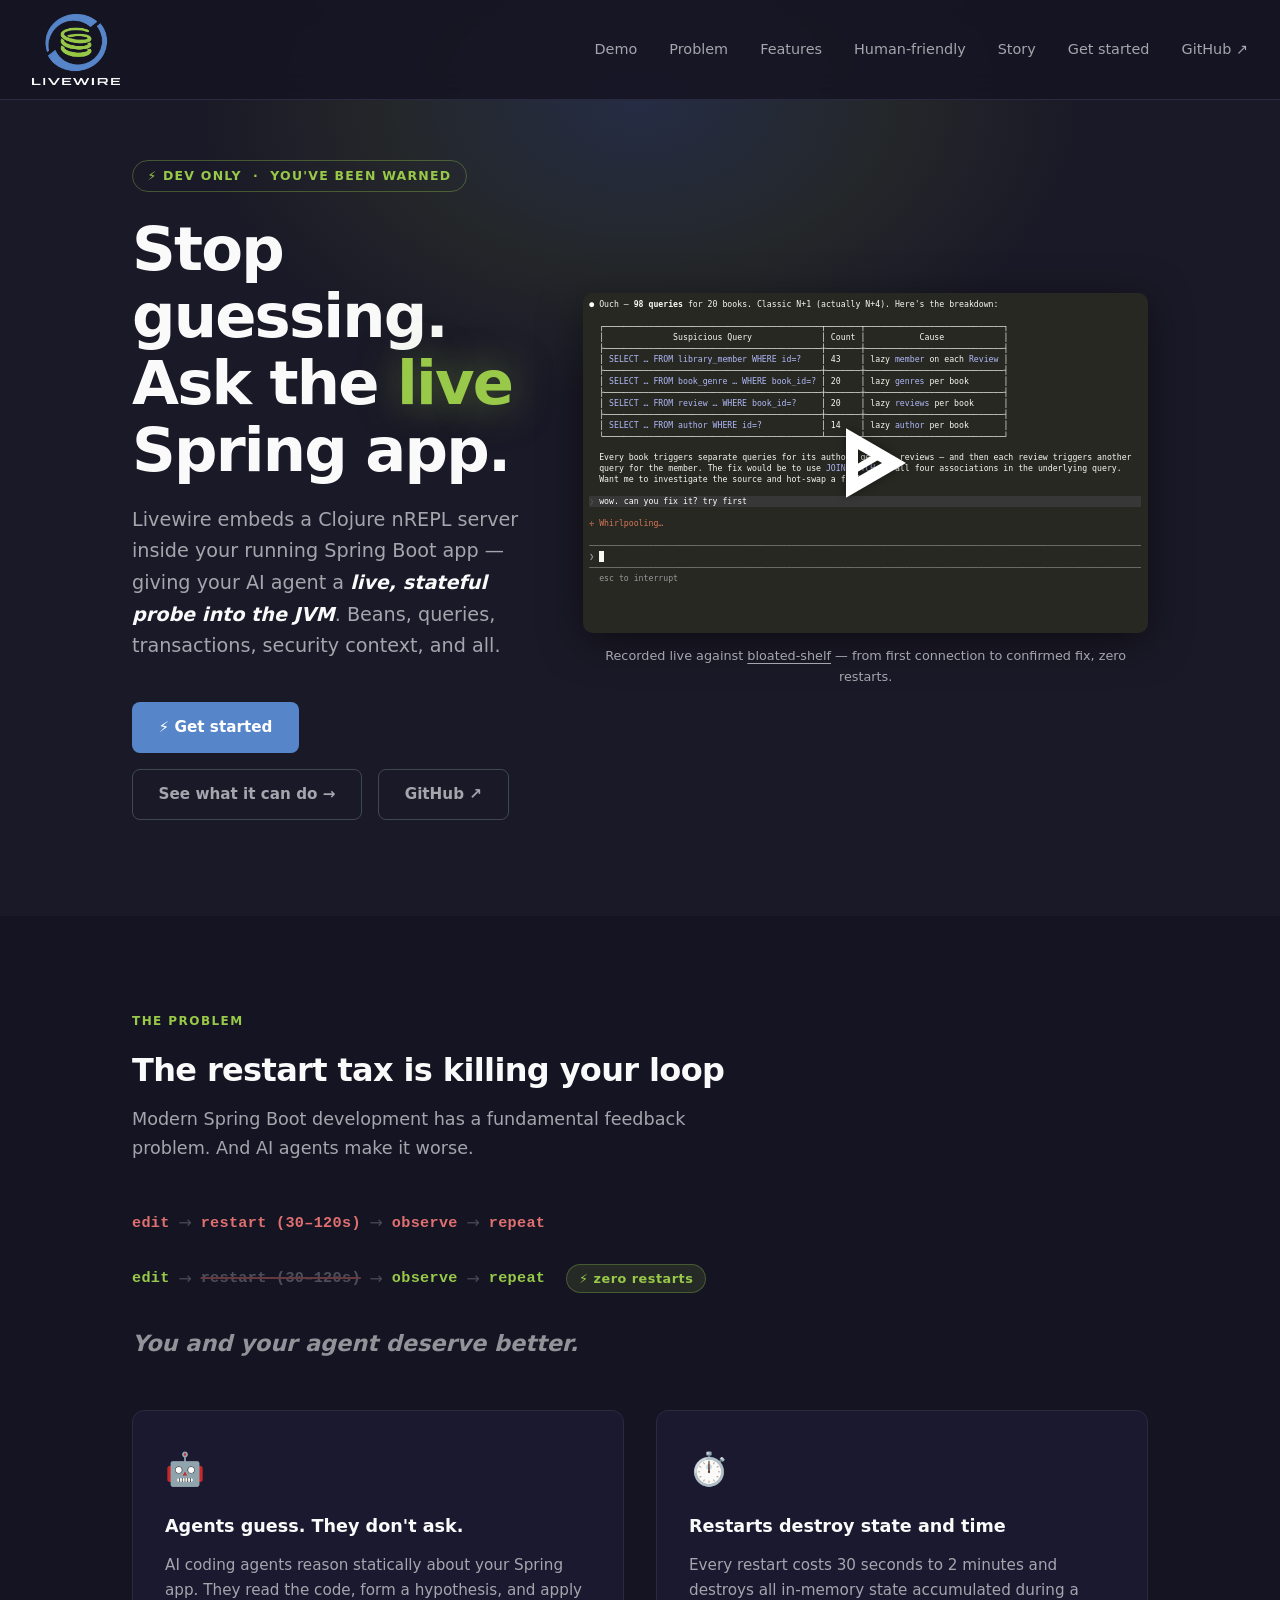
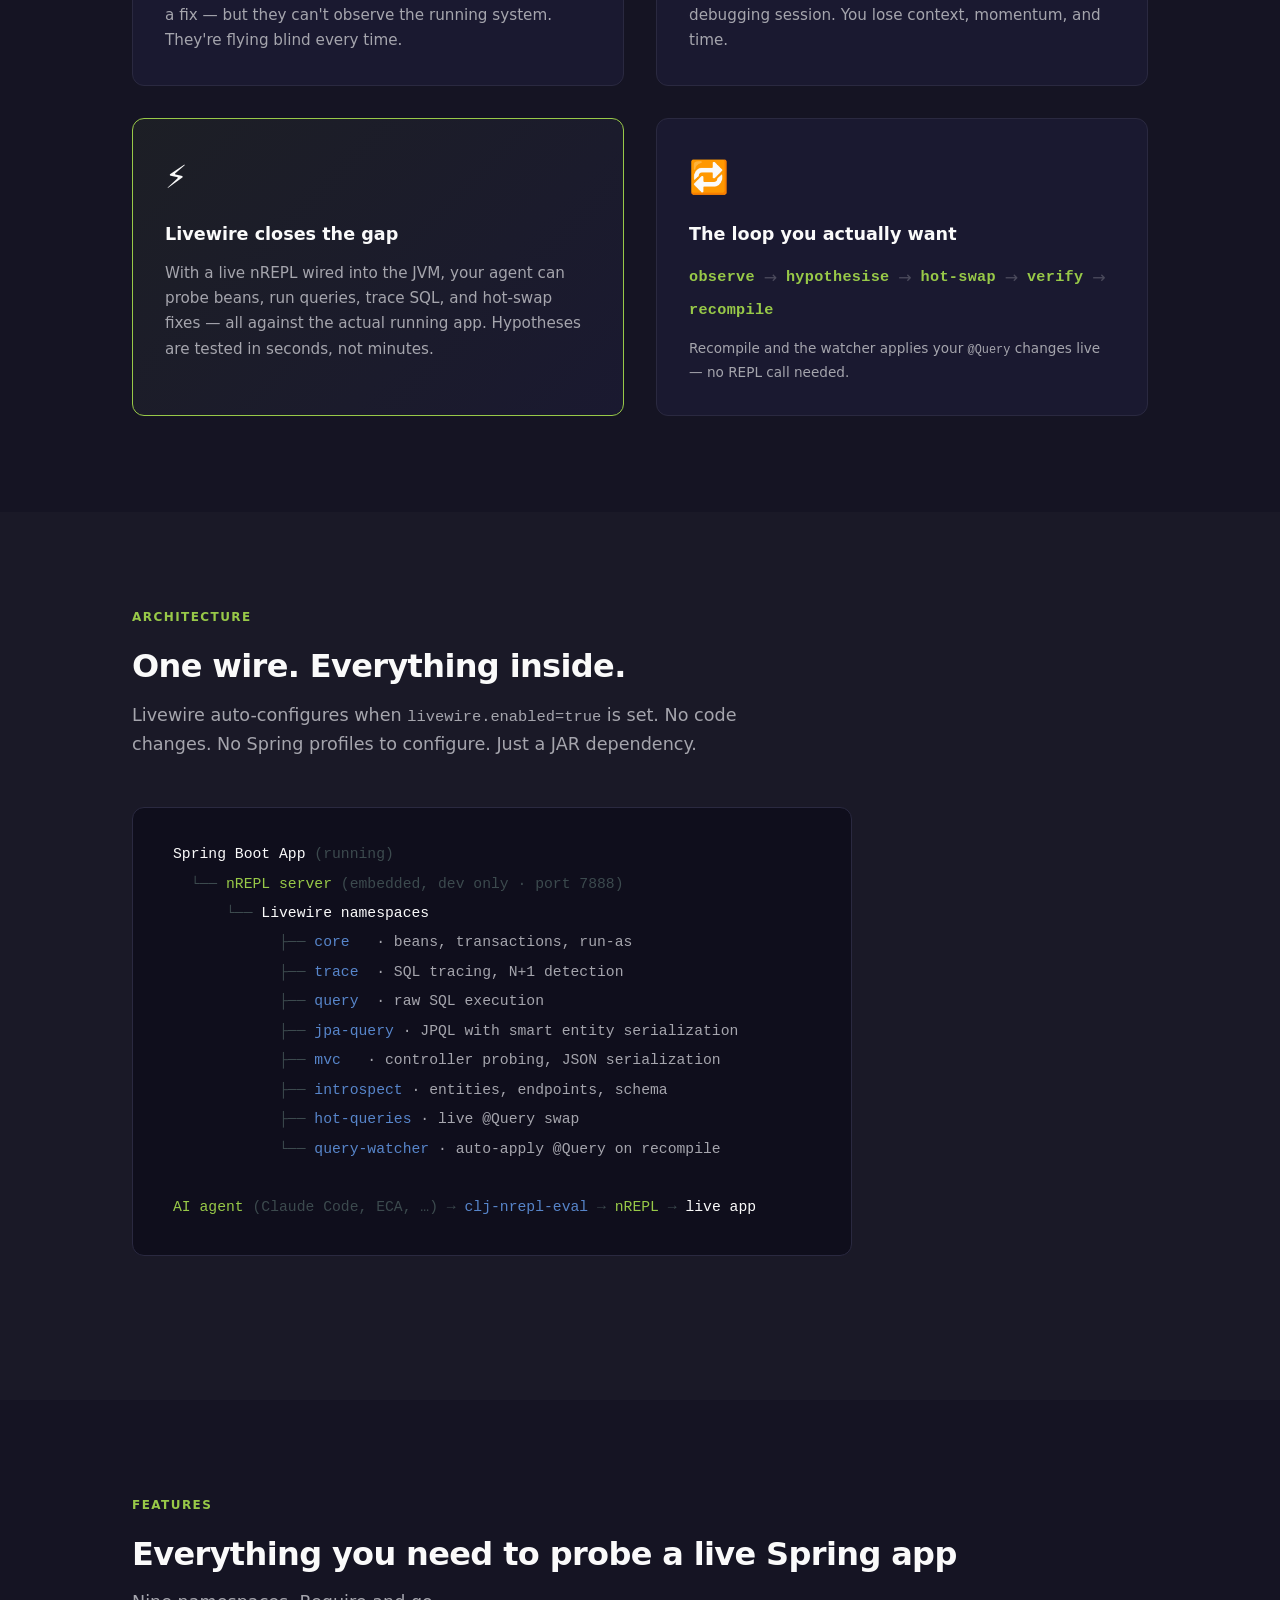
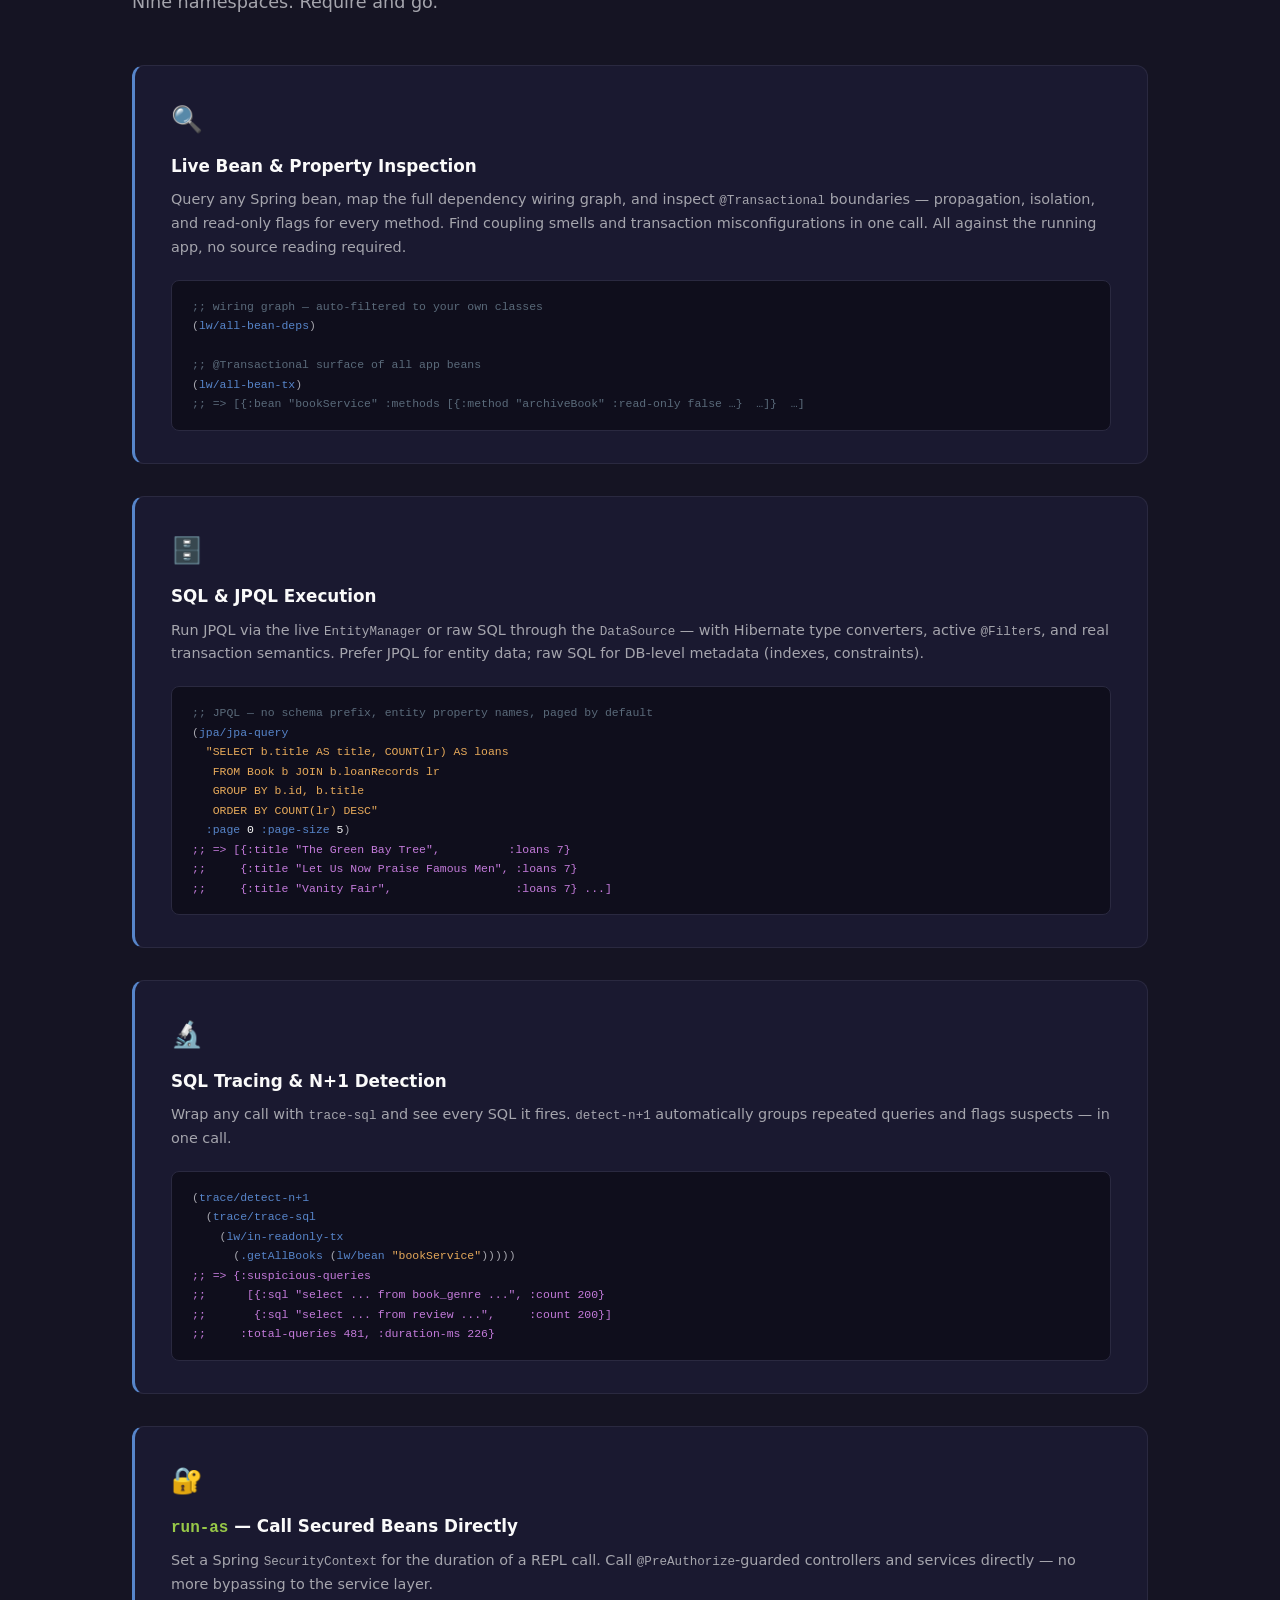
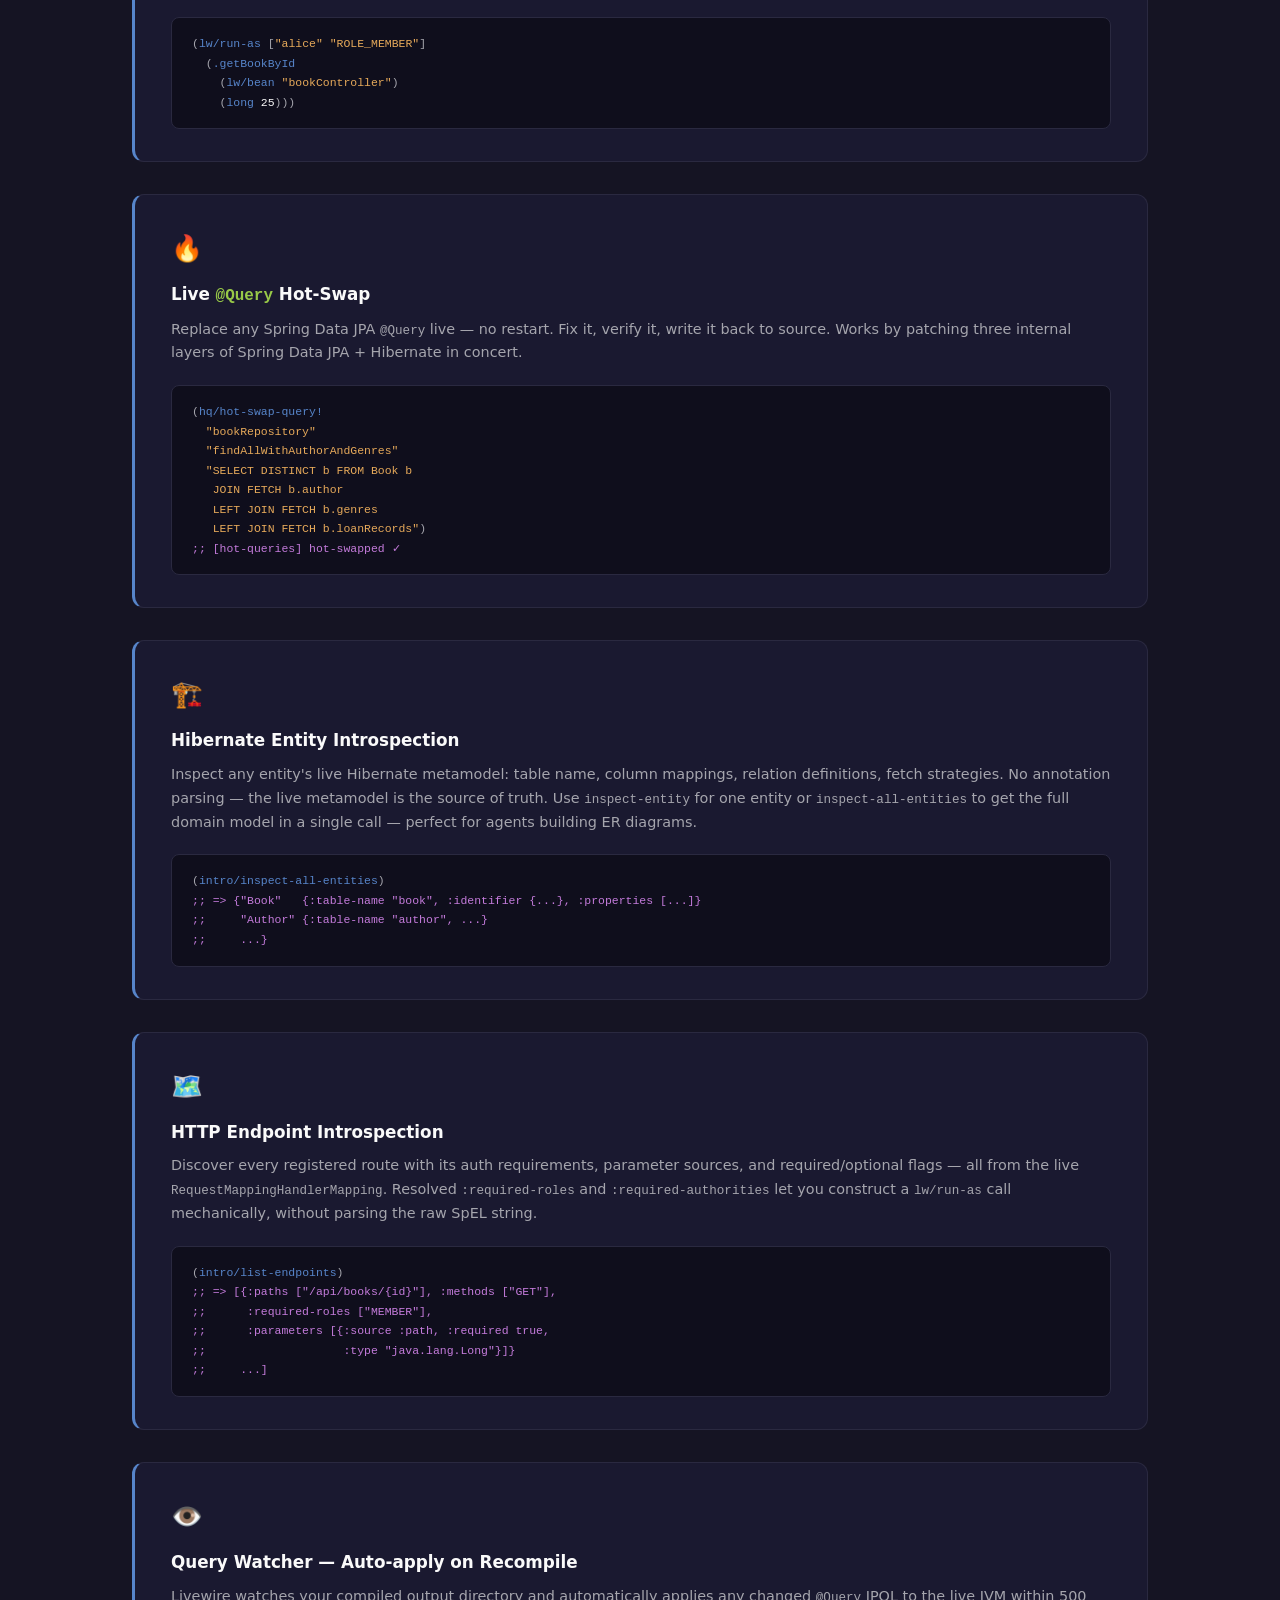
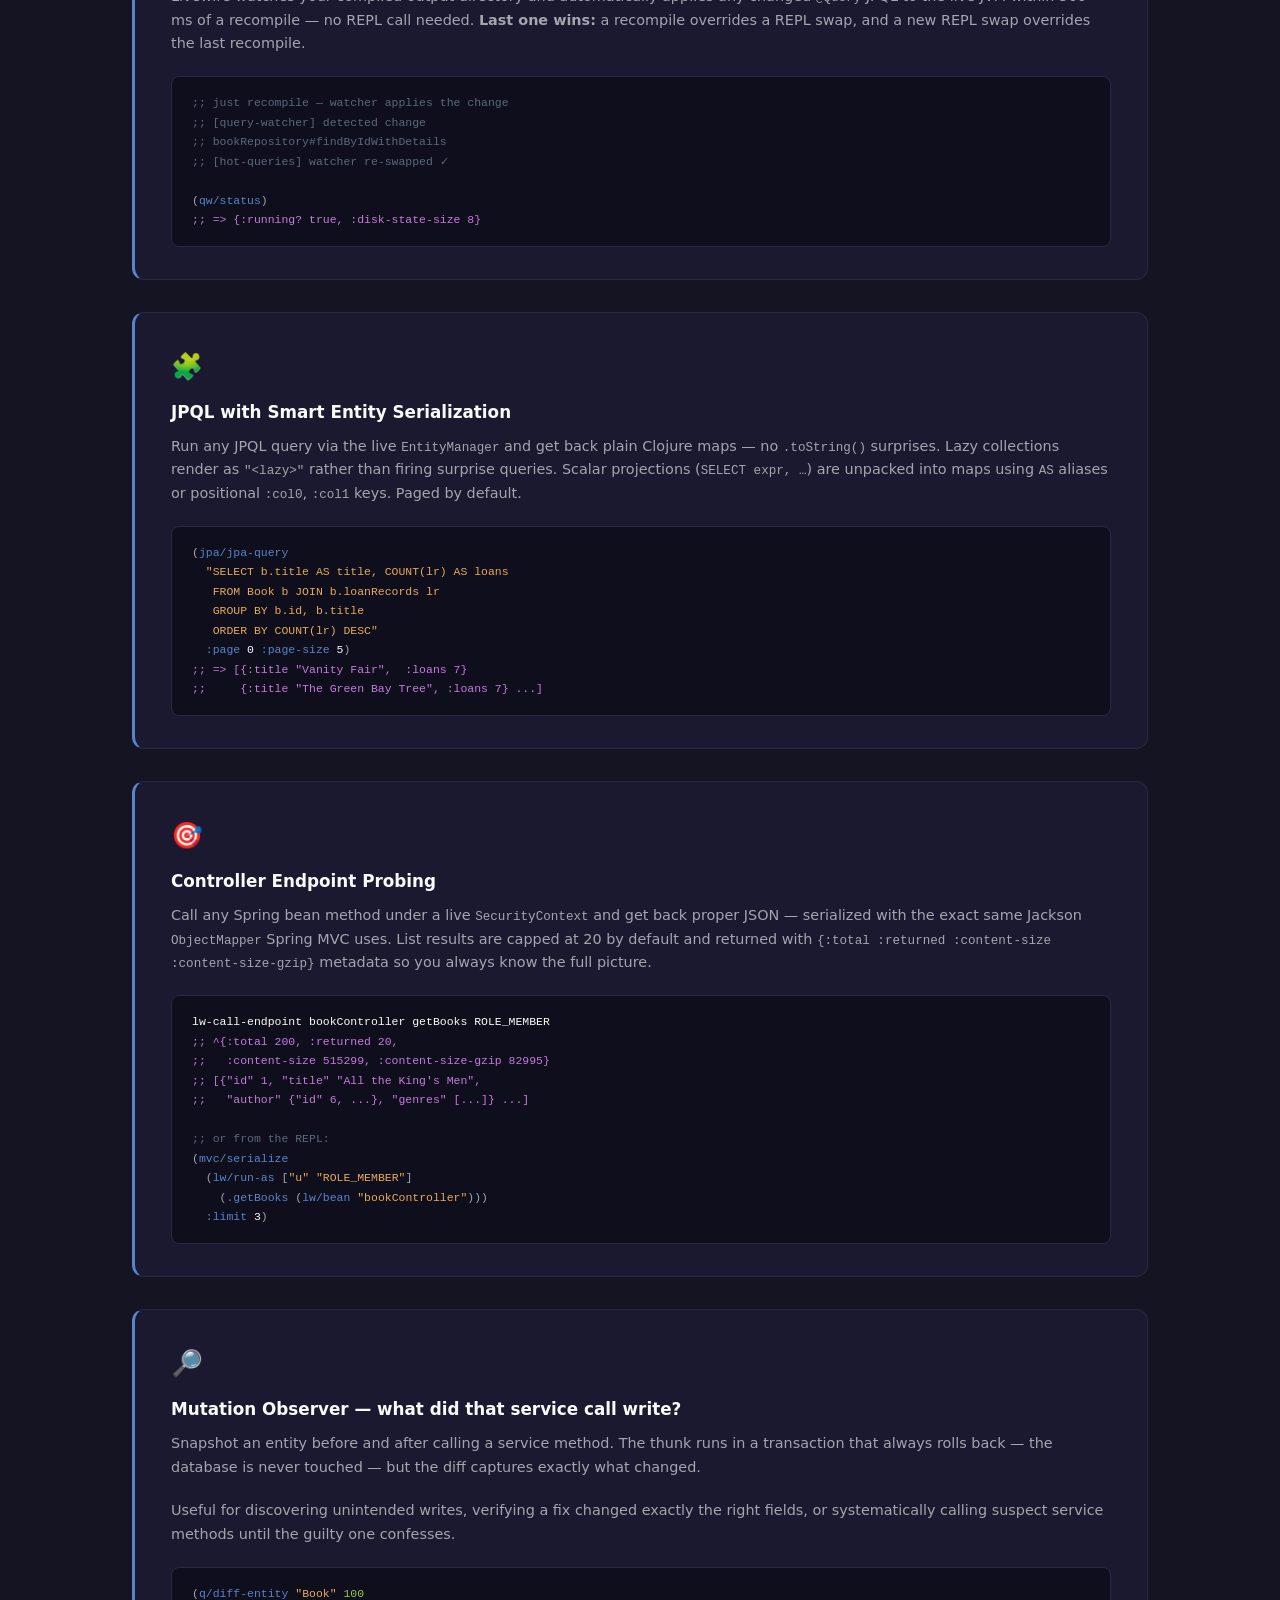
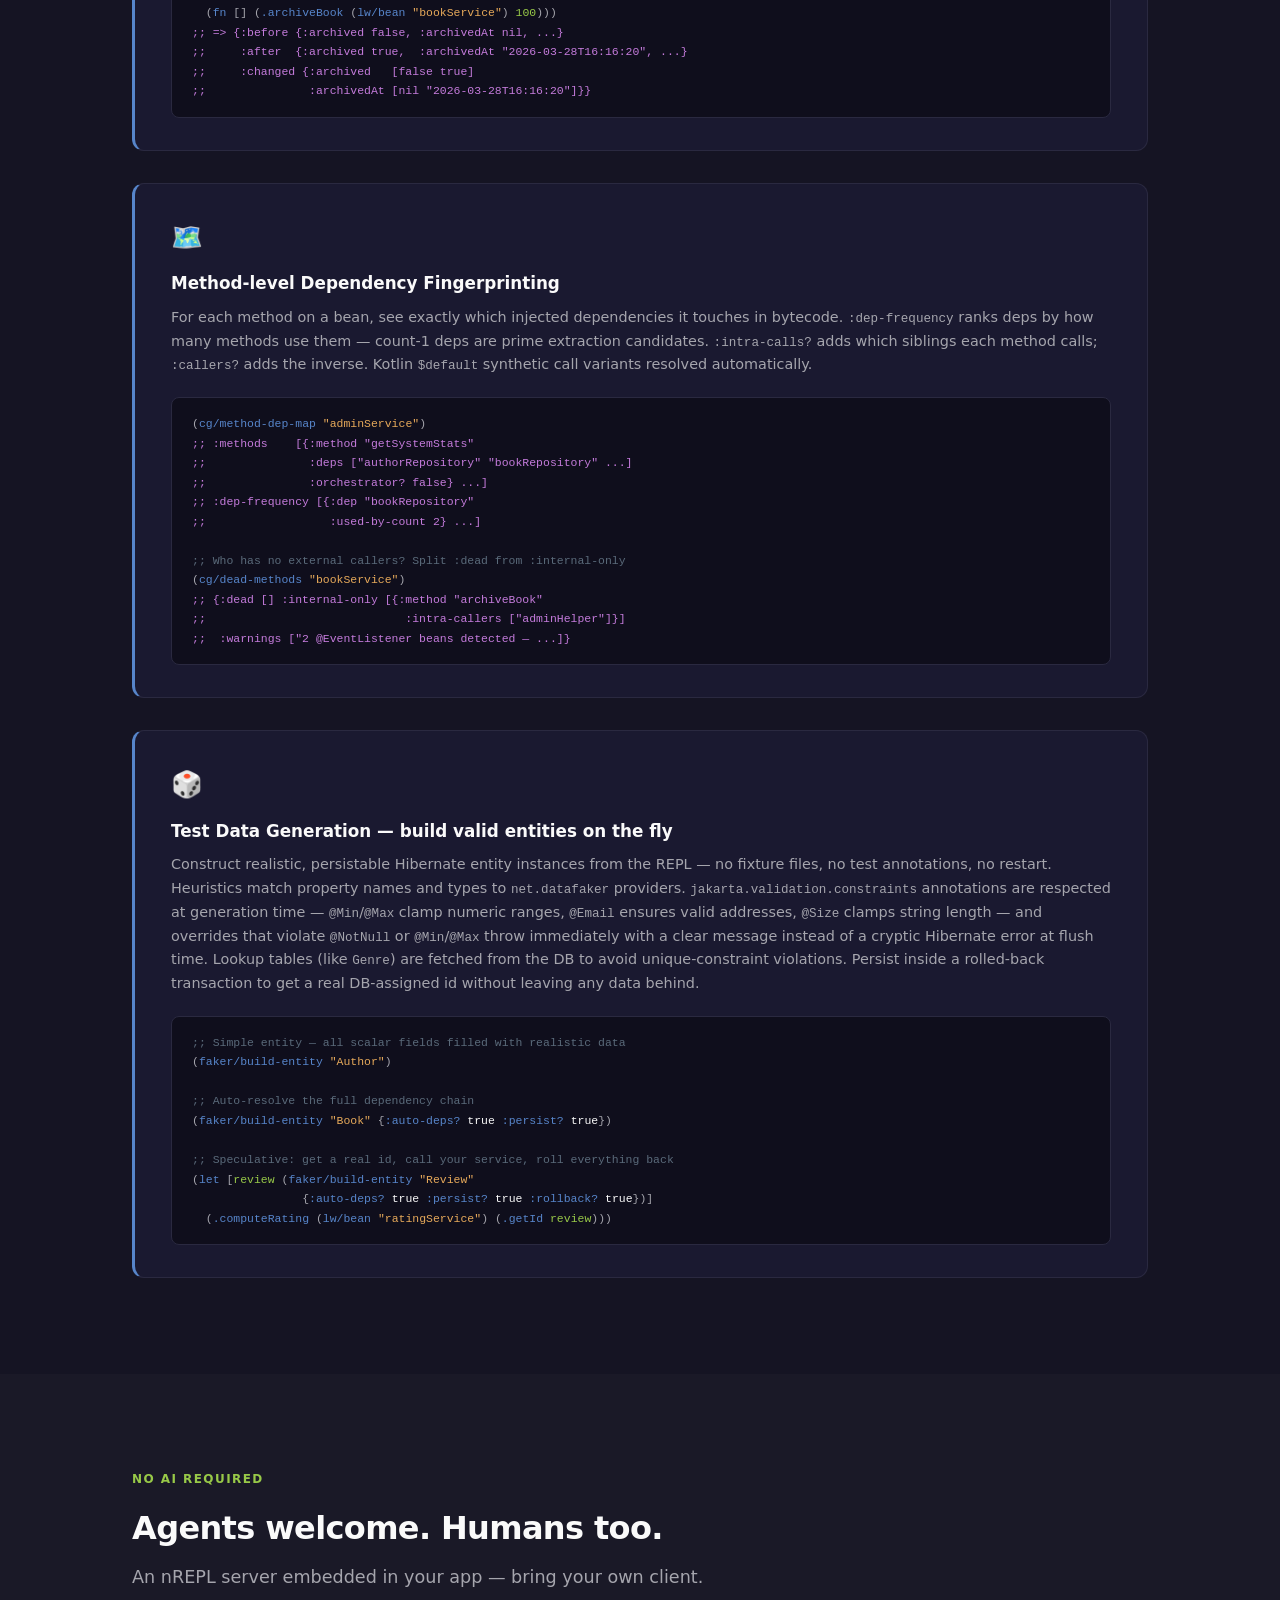
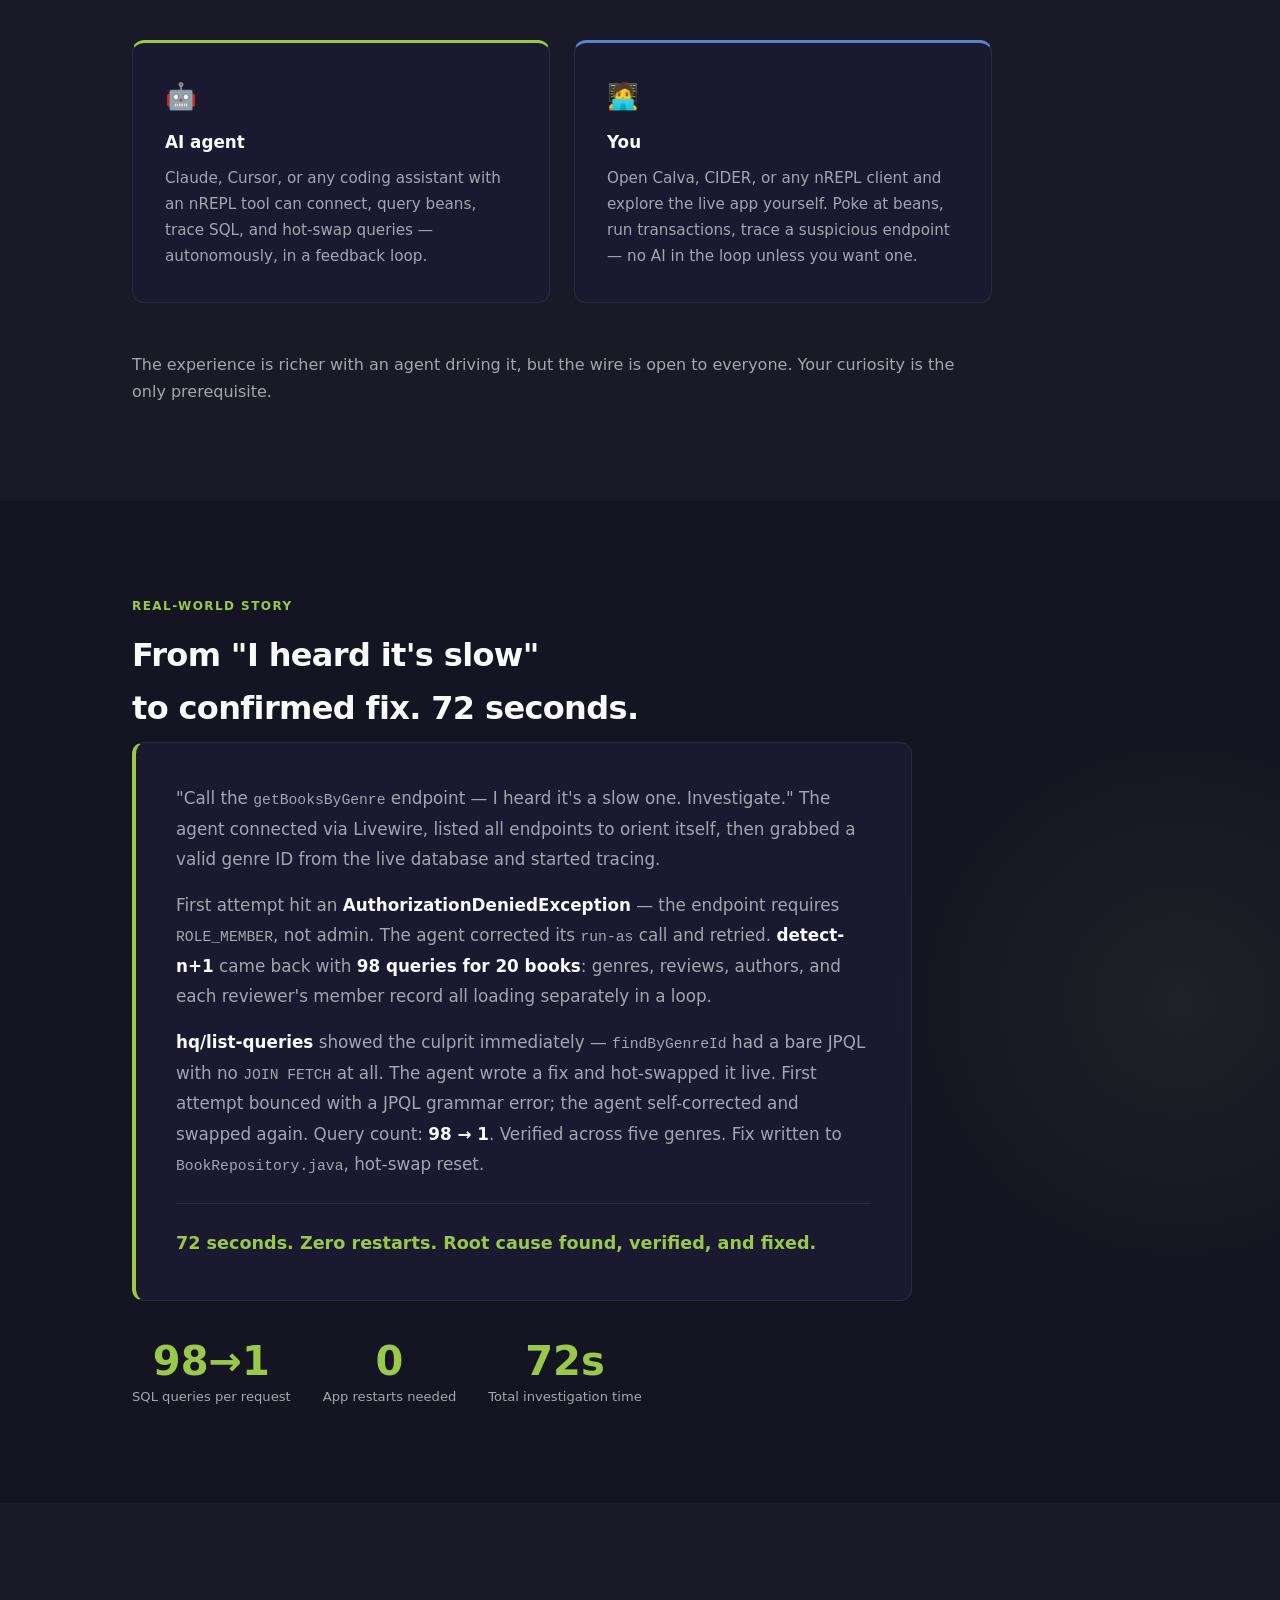
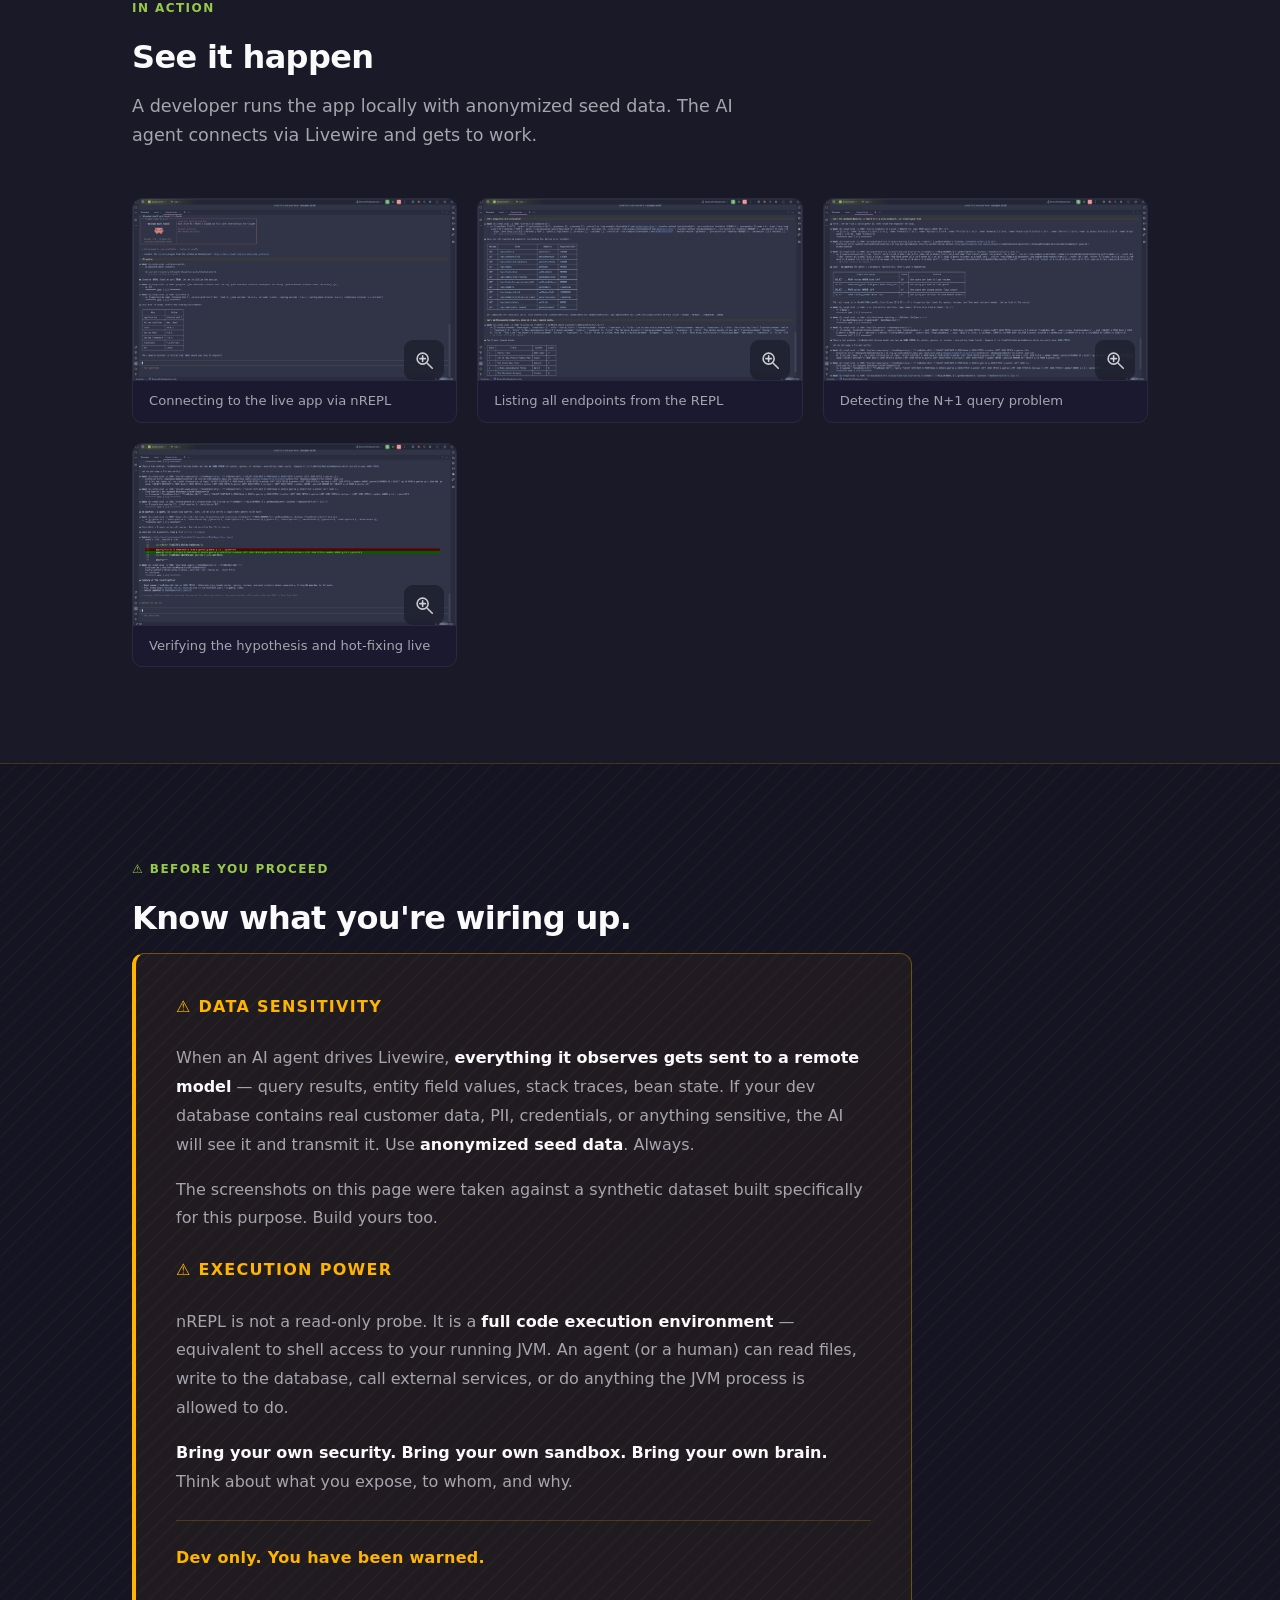
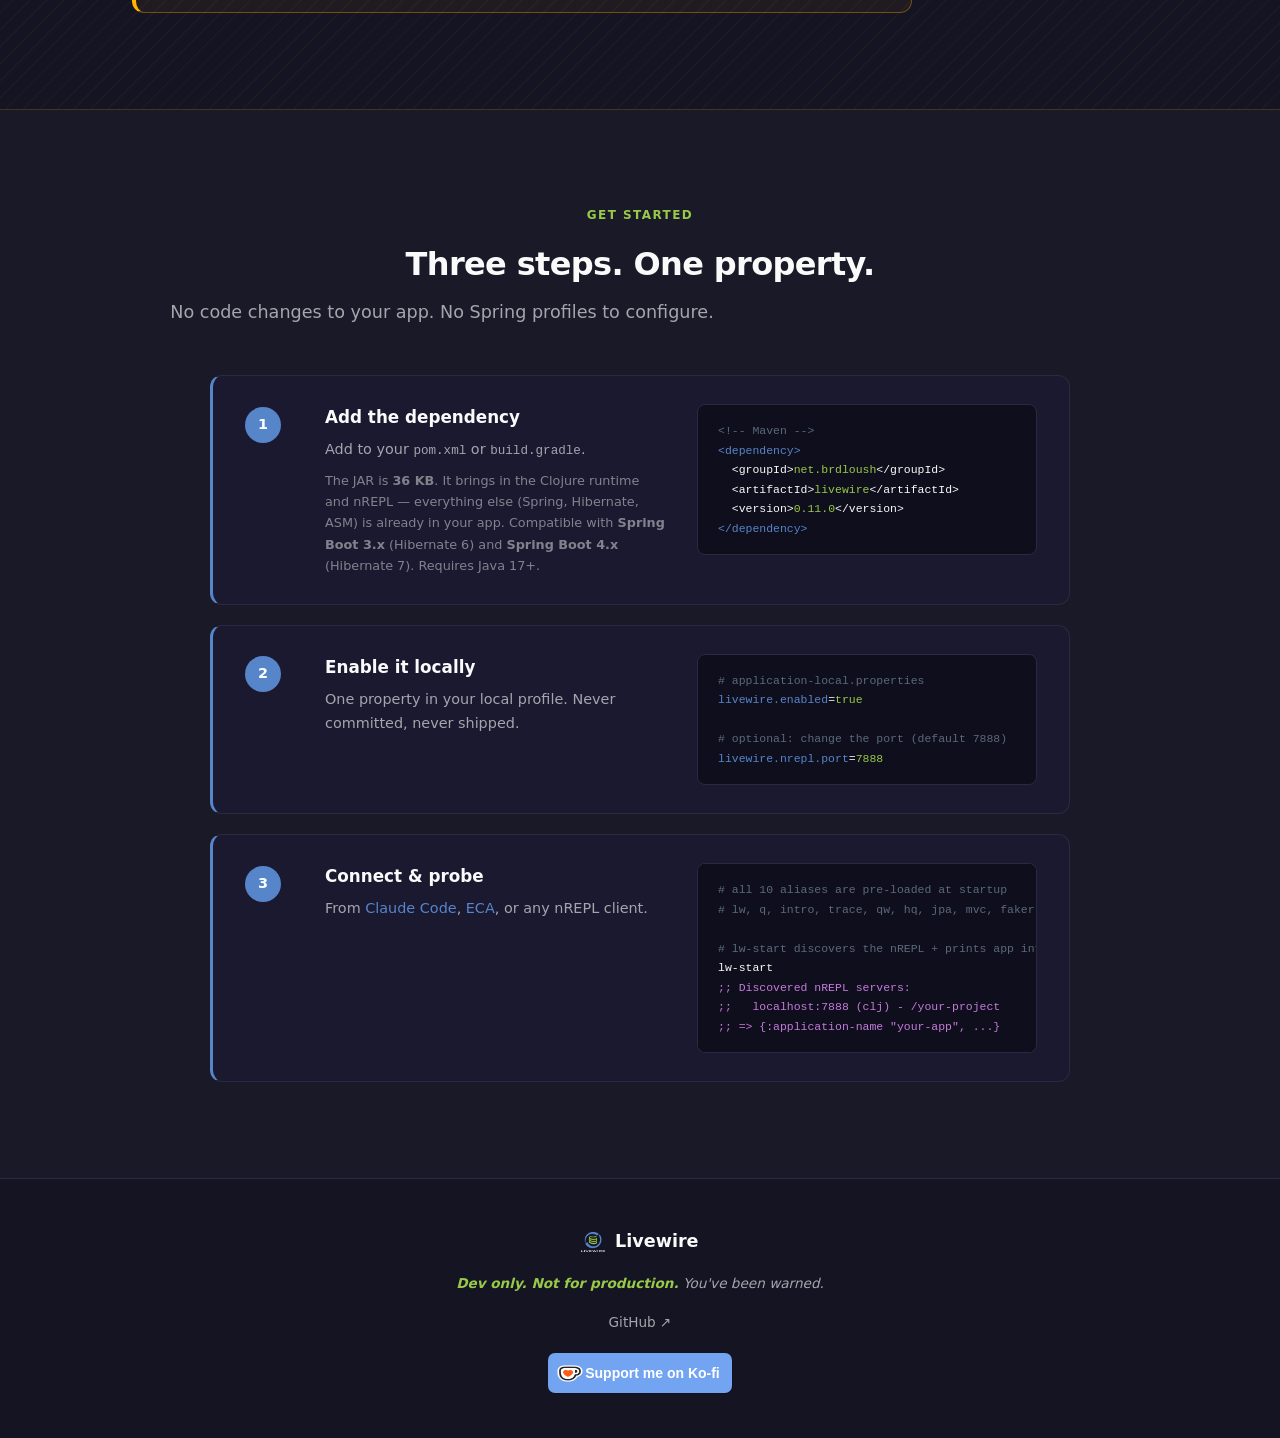
==== web/index.html @ 2fd44c51 "chore: bump version to 0.12.0-SNAPSHOT, update version strings to 0.11.0 🤖 Generated with [eca](http" ====
<!DOCTYPE html>
<html lang="en">
<head>
  <meta charset="UTF-8" />
  <meta name="viewport" content="width=device-width, initial-scale=1.0" />
  <title>Livewire — Live nREPL wire into your Spring Boot app</title>
  <link rel="stylesheet" href="css/style.css" />
  <link rel="stylesheet" href="css/asciinema-player.css" />
</head>
<body>

<!-- ── Nav ──────────────────────────────────────────────────────────── -->
<nav>
  <a class="nav-brand" href="#">
    <img src="images/logo-transparent.png" alt="Livewire logo" />
  </a>
  <button class="nav-hamburger" id="nav-hamburger" aria-label="Toggle menu">
    <span></span><span></span><span></span>
  </button>
  <ul class="nav-links" id="nav-links">
    <li><a href="#hero">Demo</a></li>
    <li><a href="#problem">Problem</a></li>
    <li><a href="#features">Features</a></li>
    <li><a href="#human">Human-friendly</a></li>
    <li><a href="#story">Story</a></li>
    <li><a href="getting-started.html">Get started</a></li>
    <li><a href="https://github.com/brdloush/livewire" target="_blank" rel="noopener">GitHub ↗</a></li>
  </ul>
</nav>

<!-- ── Hero ─────────────────────────────────────────────────────────── -->
<section id="hero">
  <div class="container">
    <div class="hero-inner">
      <div>
        <div class="hero-warning">⚡ Dev only &nbsp;·&nbsp; You've been warned</div>
        <h1 class="hero-title">
          Stop guessing.<br>
          Ask the <span class="live">live</span> Spring app.
        </h1>
        <p class="hero-tagline">
          Livewire embeds a Clojure nREPL server inside your running Spring Boot app —
          giving your AI agent a <strong>live, stateful probe into the JVM</strong>.
          Beans, queries, transactions, security context, and all.
        </p>
        <div class="hero-cta">
          <a href="getting-started.html" class="btn btn-primary">⚡ Get started</a>
          <a href="#features" class="btn btn-ghost">See what it can do →</a>
          <a href="https://github.com/brdloush/livewire" target="_blank" rel="noopener" class="btn btn-ghost">GitHub ↗</a>
        </div>
      </div>
      <div class="hero-demo-wrap">
        <div id="hero-demo"></div>
        <p class="hero-demo-caption">
          Recorded live against
          <a href="https://github.com/brdloush/bloated-shelf" target="_blank" rel="noopener">bloated-shelf</a>
          — from first connection to confirmed fix, zero restarts.
        </p>
      </div>
    </div>
  </div>
</section>

<!-- ── Problem ──────────────────────────────────────────────────────── -->
<section id="problem">
  <div class="container">
    <div class="section-label">The problem</div>
    <h2>The restart tax is killing your loop</h2>
    <p class="section-sub">
      Modern Spring Boot development has a fundamental feedback problem. And AI agents make it worse.
    </p>

    <div class="loop-arrow">
      <span class="step bad">edit</span>
      <span class="arrow">→</span>
      <span class="step bad">restart (30–120s)</span>
      <span class="arrow">→</span>
      <span class="step bad">observe</span>
      <span class="arrow">→</span>
      <span class="step bad">repeat</span>
    </div>

    <div class="loop-arrow">
      <span class="step good">edit</span>
      <span class="arrow">→</span>
      <span class="step struck">restart (30–120s)</span>
      <span class="arrow">→</span>
      <span class="step good">observe</span>
      <span class="arrow">→</span>
      <span class="step good">repeat</span>
      <span class="loop-badge">⚡ zero restarts</span>
    </div>

    <p class="problem-pivot">You and your agent deserve better.</p>

    <div class="problem-grid">
      <div class="problem-card">
        <span class="emoji">🤖</span>
        <h3>Agents guess. They don't ask.</h3>
        <p>
          AI coding agents reason statically about your Spring app. They read the code,
          form a hypothesis, and apply a fix — but they can't observe the running system.
          They're flying blind every time.
        </p>
      </div>
      <div class="problem-card">
        <span class="emoji">⏱️</span>
        <h3>Restarts destroy state and time</h3>
        <p>
          Every restart costs 30 seconds to 2 minutes and destroys all in-memory state
          accumulated during a debugging session. You lose context, momentum, and time.
        </p>
      </div>
      <div class="problem-card highlight">
        <span class="emoji">⚡</span>
        <h3>Livewire closes the gap</h3>
        <p>
          With a live nREPL wired into the JVM, your agent can probe beans, run queries,
          trace SQL, and hot-swap fixes — all against the actual running app.
          Hypotheses are tested in seconds, not minutes.
        </p>
      </div>
      <div class="problem-card">
        <span class="emoji">🔁</span>
        <h3>The loop you actually want</h3>
        <div class="loop-arrow" style="margin: 1rem 0 0;">
          <span class="step good">observe</span>
          <span class="arrow">→</span>
          <span class="step good">hypothesise</span>
          <span class="arrow">→</span>
          <span class="step good">hot-swap</span>
          <span class="arrow">→</span>
          <span class="step good">verify</span>
          <span class="arrow">→</span>
          <span class="step good">recompile</span>
        </div>
        <p style="margin-top:0.85rem; font-size:0.85rem; color:var(--muted)">Recompile and the watcher applies your <code>@Query</code> changes live — no REPL call needed.</p>
      </div>
    </div>
  </div>
</section>

<!-- ── How it works ──────────────────────────────────────────────────── -->
<section id="how">
  <div class="container">
    <div class="section-label">Architecture</div>
    <h2>One wire. Everything inside.</h2>
    <p class="section-sub">
      Livewire auto-configures when <code>livewire.enabled=true</code> is set.
      No code changes. No Spring profiles to configure. Just a JAR dependency.
    </p>

    <div class="arch-box">
      <span class="hl-text">Spring Boot App</span> <span style="color:var(--border-mid)">(running)</span><br>
      &nbsp;&nbsp;<span style="color:var(--border-mid)">└──</span> <span class="hl-green">nREPL server</span> <span style="color:var(--border-mid)">(embedded, dev only · port 7888)</span><br>
      &nbsp;&nbsp;&nbsp;&nbsp;&nbsp;&nbsp;<span style="color:var(--border-mid)">└──</span> <span class="hl-text">Livewire namespaces</span><br>
      &nbsp;&nbsp;&nbsp;&nbsp;&nbsp;&nbsp;&nbsp;&nbsp;&nbsp;&nbsp;&nbsp;&nbsp;<span style="color:var(--border-mid)">├──</span> <span class="hl-blue">core</span> &nbsp;&nbsp;· beans, transactions, run-as<br>
      &nbsp;&nbsp;&nbsp;&nbsp;&nbsp;&nbsp;&nbsp;&nbsp;&nbsp;&nbsp;&nbsp;&nbsp;<span style="color:var(--border-mid)">├──</span> <span class="hl-blue">trace</span> &nbsp;· SQL tracing, N+1 detection<br>
      &nbsp;&nbsp;&nbsp;&nbsp;&nbsp;&nbsp;&nbsp;&nbsp;&nbsp;&nbsp;&nbsp;&nbsp;<span style="color:var(--border-mid)">├──</span> <span class="hl-blue">query</span> &nbsp;· raw SQL execution<br>
      &nbsp;&nbsp;&nbsp;&nbsp;&nbsp;&nbsp;&nbsp;&nbsp;&nbsp;&nbsp;&nbsp;&nbsp;<span style="color:var(--border-mid)">├──</span> <span class="hl-blue">jpa-query</span> · JPQL with smart entity serialization<br>
      &nbsp;&nbsp;&nbsp;&nbsp;&nbsp;&nbsp;&nbsp;&nbsp;&nbsp;&nbsp;&nbsp;&nbsp;<span style="color:var(--border-mid)">├──</span> <span class="hl-blue">mvc</span> &nbsp;&nbsp;· controller probing, JSON serialization<br>
      &nbsp;&nbsp;&nbsp;&nbsp;&nbsp;&nbsp;&nbsp;&nbsp;&nbsp;&nbsp;&nbsp;&nbsp;<span style="color:var(--border-mid)">├──</span> <span class="hl-blue">introspect</span> · entities, endpoints, schema<br>
      &nbsp;&nbsp;&nbsp;&nbsp;&nbsp;&nbsp;&nbsp;&nbsp;&nbsp;&nbsp;&nbsp;&nbsp;<span style="color:var(--border-mid)">├──</span> <span class="hl-blue">hot-queries</span> · live @Query swap<br>
      &nbsp;&nbsp;&nbsp;&nbsp;&nbsp;&nbsp;&nbsp;&nbsp;&nbsp;&nbsp;&nbsp;&nbsp;<span style="color:var(--border-mid)">└──</span> <span class="hl-blue">query-watcher</span> · auto-apply @Query on recompile<br>
      <br>
      <span class="hl-green">AI agent</span> <span style="color:var(--border-mid)">(Claude Code, ECA, …) →</span> <span class="hl-blue">clj-nrepl-eval</span> <span style="color:var(--border-mid)">→</span> <span class="hl-green">nREPL</span> <span style="color:var(--border-mid)">→</span> <span class="hl-text">live app</span>
    </div>
  </div>
</section>

<!-- ── Features ──────────────────────────────────────────────────────── -->
<section id="features">
  <div class="container">
    <div class="section-label">Features</div>
    <h2>Everything you need to probe a live Spring app</h2>
    <p class="section-sub">Nine namespaces. Require and go.</p>

    <div class="features-grid">

      <div class="feature-card">
        <div class="feature-icon">🔍</div>
        <h3>Live Bean &amp; Property Inspection</h3>
        <p>Query any Spring bean, map the full dependency wiring graph, and inspect <code>@Transactional</code> boundaries — propagation, isolation, and read-only flags for every method. Find coupling smells and transaction misconfigurations in one call. All against the running app, no source reading required.</p>
        <div class="code-block"><pre><span class="c">;; wiring graph — auto-filtered to your own classes</span>
<span class="p">(</span><span class="kw">lw/all-bean-deps</span><span class="p">)</span>

<span class="c">;; @Transactional surface of all app beans</span>
<span class="p">(</span><span class="kw">lw/all-bean-tx</span><span class="p">)</span>
<span class="c">;; =&gt; [{:bean "bookService" :methods [{:method "archiveBook" :read-only false …}  …]}  …]</span></pre></div>
      </div>

      <div class="feature-card">
        <div class="feature-icon">🗄️</div>
        <h3>SQL &amp; JPQL Execution</h3>
        <p>Run JPQL via the live <code>EntityManager</code> or raw SQL through the <code>DataSource</code> — with Hibernate type converters, active <code>@Filter</code>s, and real transaction semantics. Prefer JPQL for entity data; raw SQL for DB-level metadata (indexes, constraints).</p>
        <div class="code-block"><pre><span class="c">;; JPQL — no schema prefix, entity property names, paged by default</span>
<span class="p">(</span><span class="kw">jpa/jpa-query</span>
  <span class="s">"SELECT b.title AS title, COUNT(lr) AS loans
   FROM Book b JOIN b.loanRecords lr
   GROUP BY b.id, b.title
   ORDER BY COUNT(lr) DESC"</span>
  <span class="kw">:page</span> 0 <span class="kw">:page-size</span> 5<span class="p">)</span>
<span class="r">;; => [{:title "The Green Bay Tree",          :loans 7}
;;     {:title "Let Us Now Praise Famous Men", :loans 7}
;;     {:title "Vanity Fair",                  :loans 7} ...]</span></pre></div>
      </div>

      <div class="feature-card">
        <div class="feature-icon">🔬</div>
        <h3>SQL Tracing &amp; N+1 Detection</h3>
        <p>Wrap any call with <code>trace-sql</code> and see every SQL it fires. <code>detect-n+1</code> automatically groups repeated queries and flags suspects — in one call.</p>
        <div class="code-block"><pre><span class="p">(</span><span class="kw">trace/detect-n+1</span>
  <span class="p">(</span><span class="kw">trace/trace-sql</span>
    <span class="p">(</span><span class="kw">lw/in-readonly-tx</span>
      <span class="p">(</span><span class="kw">.getAllBooks</span> <span class="p">(</span><span class="kw">lw/bean</span> <span class="s">"bookService"</span><span class="p">)))))</span>
<span class="r">;; => {:suspicious-queries
;;      [{:sql "select ... from book_genre ...", :count 200}
;;       {:sql "select ... from review ...",     :count 200}]
;;     :total-queries 481, :duration-ms 226}</span></pre></div>
      </div>

      <div class="feature-card">
        <div class="feature-icon">🔐</div>
        <h3><code>run-as</code> — Call Secured Beans Directly</h3>
        <p>Set a Spring <code>SecurityContext</code> for the duration of a REPL call. Call <code>@PreAuthorize</code>-guarded controllers and services directly — no more bypassing to the service layer.</p>
        <div class="code-block"><pre><span class="p">(</span><span class="kw">lw/run-as</span> <span class="p">[</span><span class="s">"alice"</span> <span class="s">"ROLE_MEMBER"</span><span class="p">]</span>
  <span class="p">(</span><span class="kw">.getBookById</span>
    <span class="p">(</span><span class="kw">lw/bean</span> <span class="s">"bookController"</span><span class="p">)</span>
    <span class="p">(</span><span class="kw">long</span> 25<span class="p">)))</span></pre></div>
      </div>

      <div class="feature-card">
        <div class="feature-icon">🔥</div>
        <h3>Live <code>@Query</code> Hot-Swap</h3>
        <p>Replace any Spring Data JPA <code>@Query</code> live — no restart. Fix it, verify it, write it back to source. Works by patching three internal layers of Spring Data JPA + Hibernate in concert.</p>
        <div class="code-block"><pre><span class="p">(</span><span class="kw">hq/hot-swap-query!</span>
  <span class="s">"bookRepository"</span>
  <span class="s">"findAllWithAuthorAndGenres"</span>
  <span class="s">"SELECT DISTINCT b FROM Book b
   JOIN FETCH b.author
   LEFT JOIN FETCH b.genres
   LEFT JOIN FETCH b.loanRecords"</span><span class="p">)</span>
<span class="r">;; [hot-queries] hot-swapped ✓</span></pre></div>
      </div>

      <div class="feature-card">
        <div class="feature-icon">🏗️</div>
        <h3>Hibernate Entity Introspection</h3>
        <p>Inspect any entity's live Hibernate metamodel: table name, column mappings, relation definitions, fetch strategies. No annotation parsing — the live metamodel is the source of truth. Use <code>inspect-entity</code> for one entity or <code>inspect-all-entities</code> to get the full domain model in a single call — perfect for agents building ER diagrams.</p>
        <div class="code-block"><pre><span class="p">(</span><span class="kw">intro/inspect-all-entities</span><span class="p">)</span>
<span class="r">;; => {"Book"   {:table-name "book", :identifier {...}, :properties [...]}
;;     "Author" {:table-name "author", ...}
;;     ...}</span></pre></div>
      </div>

      <div class="feature-card">
        <div class="feature-icon">🗺️</div>
        <h3>HTTP Endpoint Introspection</h3>
        <p>Discover every registered route with its auth requirements, parameter sources, and required/optional flags — all from the live <code>RequestMappingHandlerMapping</code>. Resolved <code>:required-roles</code> and <code>:required-authorities</code> let you construct a <code>lw/run-as</code> call mechanically, without parsing the raw SpEL string.</p>
        <div class="code-block"><pre><span class="p">(</span><span class="kw">intro/list-endpoints</span><span class="p">)</span>
<span class="r">;; => [{:paths ["/api/books/{id}"], :methods ["GET"],
;;      :required-roles ["MEMBER"],
;;      :parameters [{:source :path, :required true,
;;                    :type "java.lang.Long"}]}
;;     ...]</span></pre></div>
      </div>

      <div class="feature-card">
        <div class="feature-icon">👁️</div>
        <h3>Query Watcher — Auto-apply on Recompile</h3>
        <p>Livewire watches your compiled output directory and automatically applies any changed <code>@Query</code> JPQL to the live JVM within 500 ms of a recompile — no REPL call needed. <strong>Last one wins:</strong> a recompile overrides a REPL swap, and a new REPL swap overrides the last recompile.</p>
        <div class="code-block"><pre><span class="c">;; just recompile — watcher applies the change</span>
<span class="c">;; [query-watcher] detected change</span>
<span class="c">;; bookRepository#findByIdWithDetails</span>
<span class="c">;; [hot-queries] watcher re-swapped ✓</span>

<span class="p">(</span><span class="kw">qw/status</span><span class="p">)</span>
<span class="r">;; => {:running? true, :disk-state-size 8}</span></pre></div>
      </div>

      <div class="feature-card">
        <div class="feature-icon">🧩</div>
        <h3>JPQL with Smart Entity Serialization</h3>
        <p>Run any JPQL query via the live <code>EntityManager</code> and get back plain Clojure maps — no <code>.toString()</code> surprises. Lazy collections render as <code>"&lt;lazy&gt;"</code> rather than firing surprise queries. Scalar projections (<code>SELECT expr, …</code>) are unpacked into maps using <code>AS</code> aliases or positional <code>:col0</code>, <code>:col1</code> keys. Paged by default.</p>
        <div class="code-block"><pre><span class="p">(</span><span class="kw">jpa/jpa-query</span>
  <span class="s">"SELECT b.title AS title, COUNT(lr) AS loans
   FROM Book b JOIN b.loanRecords lr
   GROUP BY b.id, b.title
   ORDER BY COUNT(lr) DESC"</span>
  <span class="kw">:page</span> 0 <span class="kw">:page-size</span> 5<span class="p">)</span>
<span class="r">;; => [{:title "Vanity Fair",  :loans 7}
;;     {:title "The Green Bay Tree", :loans 7} ...]</span></pre></div>
      </div>

      <div class="feature-card">
        <div class="feature-icon">🎯</div>
        <h3>Controller Endpoint Probing</h3>
        <p>Call any Spring bean method under a live <code>SecurityContext</code> and get back proper JSON — serialized with the exact same Jackson <code>ObjectMapper</code> Spring MVC uses. List results are capped at 20 by default and returned with <code>{:total :returned :content-size :content-size-gzip}</code> metadata so you always know the full picture.</p>
        <div class="code-block"><pre>lw-call-endpoint bookController getBooks ROLE_MEMBER
<span class="r">;; ^{:total 200, :returned 20,
;;   :content-size 515299, :content-size-gzip 82995}
;; [{"id" 1, "title" "All the King's Men",
;;   "author" {"id" 6, ...}, "genres" [...]} ...]</span>

<span class="c">;; or from the REPL:</span>
<span class="p">(</span><span class="kw">mvc/serialize</span>
  <span class="p">(</span><span class="kw">lw/run-as</span> <span class="p">[</span><span class="s">"u"</span> <span class="s">"ROLE_MEMBER"</span><span class="p">]</span>
    <span class="p">(</span><span class="kw">.getBooks</span> <span class="p">(</span><span class="kw">lw/bean</span> <span class="s">"bookController"</span><span class="p">)))</span>
  <span class="kw">:limit</span> 3<span class="p">)</span></pre></div>
      </div>

      <div class="feature-card">
        <div class="feature-icon">🔎</div>
        <h3>Mutation Observer — what did that service call write?</h3>
        <p>Snapshot an entity before and after calling a service method. The thunk runs in a transaction that always rolls back — the database is never touched — but the diff captures exactly what changed.</p>
        <p>Useful for discovering unintended writes, verifying a fix changed exactly the right fields, or systematically calling suspect service methods until the guilty one confesses.</p>
        <div class="code-block"><pre><span class="p">(</span><span class="kw">q/diff-entity</span> <span class="s">"Book"</span> <span class="n">100</span>
  <span class="p">(</span><span class="kw">fn</span> <span class="p">[]</span> <span class="p">(</span><span class="kw">.archiveBook</span> <span class="p">(</span><span class="kw">lw/bean</span> <span class="s">"bookService"</span><span class="p">)</span> <span class="n">100</span><span class="p">)))</span>
<span class="r">;; => {:before {:archived false, :archivedAt nil, ...}
;;     :after  {:archived true,  :archivedAt "2026-03-28T16:16:20", ...}
;;     :changed {:archived   [false true]
;;               :archivedAt [nil "2026-03-28T16:16:20"]}}</span></pre></div>
      </div>

      <div class="feature-card">
        <div class="feature-icon">🗺️</div>
        <h3>Method-level Dependency Fingerprinting</h3>
        <p>For each method on a bean, see exactly which injected dependencies it touches in bytecode. <code>:dep-frequency</code> ranks deps by how many methods use them — count-1 deps are prime extraction candidates. <code>:intra-calls?</code> adds which siblings each method calls; <code>:callers?</code> adds the inverse. Kotlin <code>$default</code> synthetic call variants resolved automatically.</p>
        <div class="code-block"><pre><span class="p">(</span><span class="kw">cg/method-dep-map</span> <span class="s">"adminService"</span><span class="p">)</span>
<span class="r">;; :methods    [{:method "getSystemStats"
;;               :deps ["authorRepository" "bookRepository" ...]
;;               :orchestrator? false} ...]
;; :dep-frequency [{:dep "bookRepository"
;;                  :used-by-count 2} ...]</span>

<span class="c">;; Who has no external callers? Split :dead from :internal-only</span>
<span class="p">(</span><span class="kw">cg/dead-methods</span> <span class="s">"bookService"</span><span class="p">)</span>
<span class="r">;; {:dead [] :internal-only [{:method "archiveBook"
;;                             :intra-callers ["adminHelper"]}]
;;  :warnings ["2 @EventListener beans detected — ...]}</span></pre></div>
      </div>

      <div class="feature-card">
        <div class="feature-icon">🎲</div>
        <h3>Test Data Generation — build valid entities on the fly</h3>
        <p>Construct realistic, persistable Hibernate entity instances from the REPL — no fixture files, no test annotations, no restart. Heuristics match property names and types to <code>net.datafaker</code> providers. <code>jakarta.validation.constraints</code> annotations are respected at generation time — <code>@Min</code>/<code>@Max</code> clamp numeric ranges, <code>@Email</code> ensures valid addresses, <code>@Size</code> clamps string length — and overrides that violate <code>@NotNull</code> or <code>@Min</code>/<code>@Max</code> throw immediately with a clear message instead of a cryptic Hibernate error at flush time. Lookup tables (like <code>Genre</code>) are fetched from the DB to avoid unique-constraint violations. Persist inside a rolled-back transaction to get a real DB-assigned id without leaving any data behind.</p>
        <div class="code-block"><pre><span class="c">;; Simple entity — all scalar fields filled with realistic data</span>
<span class="p">(</span><span class="kw">faker/build-entity</span> <span class="s">"Author"</span><span class="p">)</span>

<span class="c">;; Auto-resolve the full dependency chain</span>
<span class="p">(</span><span class="kw">faker/build-entity</span> <span class="s">"Book"</span> <span class="p">{</span><span class="kw">:auto-deps?</span> <span class="hl-blue">true</span> <span class="kw">:persist?</span> <span class="hl-blue">true</span><span class="p">})</span>

<span class="c">;; Speculative: get a real id, call your service, roll everything back</span>
<span class="p">(</span><span class="kw">let</span> <span class="p">[</span><span class="n">review</span> <span class="p">(</span><span class="kw">faker/build-entity</span> <span class="s">"Review"</span>
                <span class="p">{</span><span class="kw">:auto-deps?</span> <span class="hl-blue">true</span> <span class="kw">:persist?</span> <span class="hl-blue">true</span> <span class="kw">:rollback?</span> <span class="hl-blue">true</span><span class="p">})]</span>
  <span class="p">(</span><span class="kw">.computeRating</span> <span class="p">(</span><span class="kw">lw/bean</span> <span class="s">"ratingService"</span><span class="p">)</span> <span class="p">(</span><span class="kw">.getId</span> <span class="n">review</span><span class="p">)))</span></pre></div>
      </div>

    </div>
  </div>
</section>

<!-- ── Human-friendly ────────────────────────────────────────────────── -->
<section id="human">
  <div class="container">
    <div class="section-label">No AI required</div>
    <h2>Agents welcome. Humans too.</h2>
    <p class="section-sub">An nREPL server embedded in your app — bring your own client.</p>

    <div class="human-block">
      <div class="human-card agent">
        <div class="card-icon">🤖</div>
        <h3>AI agent</h3>
        <p>Claude, Cursor, or any coding assistant with an nREPL tool can connect, query beans, trace SQL, and hot-swap queries — autonomously, in a feedback loop.</p>
      </div>
      <div class="human-card human">
        <div class="card-icon">🧑‍💻</div>
        <h3>You</h3>
        <p>Open Calva, CIDER, or any nREPL client and explore the live app yourself. Poke at beans, run transactions, trace a suspicious endpoint — no AI in the loop unless you want one.</p>
      </div>
    </div>

    <p class="human-tagline">The experience is richer with an agent driving it, but the wire is open to everyone. Your curiosity is the only prerequisite.</p>
  </div>
</section>

<!-- ── Story ──────────────────────────────────────────────────────────── -->
<section id="story">
  <div class="container">
    <div class="section-label">Real-world story</div>
    <h2>From "I heard it's slow"<br>to confirmed fix. 72 seconds.</h2>

    <div class="story-box">
      <p>
        "Call the <code>getBooksByGenre</code> endpoint — I heard it's a slow one. Investigate."
        The agent connected via Livewire, listed all endpoints to orient itself, then
        grabbed a valid genre ID from the live database and started tracing.
      </p>
      <p>
        First attempt hit an <strong>AuthorizationDeniedException</strong> — the endpoint
        requires <code>ROLE_MEMBER</code>, not admin. The agent corrected its
        <code>run-as</code> call and retried. <strong>detect-n+1</strong> came back
        with <strong>98 queries for 20 books</strong>: genres, reviews, authors, and each
        reviewer's member record all loading separately in a loop.
      </p>
      <p>
        <strong>hq/list-queries</strong> showed the culprit immediately —
        <code>findByGenreId</code> had a bare JPQL with no <code>JOIN FETCH</code> at all.
        The agent wrote a fix and hot-swapped it live. First attempt bounced with a
        JPQL grammar error; the agent self-corrected and swapped again. Query count:
        <strong>98 → 1</strong>. Verified across five genres. Fix written to
        <code>BookRepository.java</code>, hot-swap reset.
      </p>
      <div class="result">72 seconds. Zero restarts. Root cause found, verified, and fixed.</div>
    </div>

    <div class="story-stats">
      <div class="stat">
        <span class="stat-num">98→1</span>
        <div class="stat-label">SQL queries per request</div>
      </div>
      <div class="stat">
        <span class="stat-num">0</span>
        <div class="stat-label">App restarts needed</div>
      </div>
      <div class="stat">
        <span class="stat-num">72s</span>
        <div class="stat-label">Total investigation time</div>
      </div>
    </div>
  </div>
</section>



<!-- ── Screenshots ───────────────────────────────────────────────────── -->
<section id="screenshots">
  <div class="container">
    <div class="section-label">In action</div>
    <h2>See it happen</h2>
    <p class="section-sub">A developer runs the app locally with anonymized seed data. The AI agent connects via Livewire and gets to work.</p>

    <div class="screenshots-grid">
      <div class="screenshot-card" onclick="openLightbox(this)">
        <img src="images/01-connecting-to-nrepl.png" alt="Connecting to the nREPL" loading="lazy" />
        <div class="screenshot-zoom-icon"><svg viewBox="0 0 24 24"><circle cx="10.5" cy="10.5" r="6"/><line x1="15.5" y1="15.5" x2="21" y2="21"/><line x1="10.5" y1="7.5" x2="10.5" y2="13.5"/><line x1="7.5" y1="10.5" x2="13.5" y2="10.5"/></svg></div>
        <div class="screenshot-caption">Connecting to the live app via nREPL</div>
      </div>
      <div class="screenshot-card" onclick="openLightbox(this)">
        <img src="images/02-listing-endpoints.png" alt="Listing endpoints" loading="lazy" />
        <div class="screenshot-zoom-icon"><svg viewBox="0 0 24 24"><circle cx="10.5" cy="10.5" r="6"/><line x1="15.5" y1="15.5" x2="21" y2="21"/><line x1="10.5" y1="7.5" x2="10.5" y2="13.5"/><line x1="7.5" y1="10.5" x2="13.5" y2="10.5"/></svg></div>
        <div class="screenshot-caption">Listing all endpoints from the REPL</div>
      </div>
      <div class="screenshot-card" onclick="openLightbox(this)">
        <img src="images/03-detection-of-nplus1.png" alt="N+1 detection" loading="lazy" />
        <div class="screenshot-zoom-icon"><svg viewBox="0 0 24 24"><circle cx="10.5" cy="10.5" r="6"/><line x1="15.5" y1="15.5" x2="21" y2="21"/><line x1="10.5" y1="7.5" x2="10.5" y2="13.5"/><line x1="7.5" y1="10.5" x2="13.5" y2="10.5"/></svg></div>
        <div class="screenshot-caption">Detecting the N+1 query problem</div>
      </div>
      <div class="screenshot-card" onclick="openLightbox(this)">
        <img src="images/04-hypothesis-verification-and-fix.png" alt="Hypothesis verification and fix" loading="lazy" />
        <div class="screenshot-zoom-icon"><svg viewBox="0 0 24 24"><circle cx="10.5" cy="10.5" r="6"/><line x1="15.5" y1="15.5" x2="21" y2="21"/><line x1="10.5" y1="7.5" x2="10.5" y2="13.5"/><line x1="7.5" y1="10.5" x2="13.5" y2="10.5"/></svg></div>
        <div class="screenshot-caption">Verifying the hypothesis and hot-fixing live</div>
      </div>
    </div>
  </div>
</section>

<!-- ── Warning ───────────────────────────────────────────────────────── -->
<section id="warning">
  <div class="container">
    <div class="section-label">⚠ Before you proceed</div>
    <h2>Know what you're wiring up.</h2>

    <div class="warning-box">
      <div class="warning-title">⚠ Data sensitivity</div>
      <p>
        When an AI agent drives Livewire, <strong>everything it observes gets sent to a remote model</strong>
        — query results, entity field values, stack traces, bean state. If your dev database contains
        real customer data, PII, credentials, or anything sensitive, the AI will see it and transmit it.
        Use <strong>anonymized seed data</strong>. Always.
      </p>
      <p>
        The screenshots on this page were taken against a synthetic dataset built specifically for this purpose.
        Build yours too.
      </p>

      <div class="warning-title" style="margin-top:1.5rem">⚠ Execution power</div>
      <p>
        nREPL is not a read-only probe. It is a <strong>full code execution environment</strong>
        — equivalent to shell access to your running JVM. An agent (or a human) can read files,
        write to the database, call external services, or do anything the JVM process is allowed to do.
      </p>
      <p>
        <strong>Bring your own security.</strong>
        <strong>Bring your own sandbox.</strong>
        <strong>Bring your own brain.</strong>
        Think about what you expose, to whom, and why.
      </p>

      <div class="warning-verdict">Dev only. You have been warned.</div>
    </div>
  </div>
</section>

<!-- ── Install ───────────────────────────────────────────────────────── -->
<section id="install">
  <div class="container">
    <div class="section-label">Get started</div>
    <h2>Three steps. One property.</h2>
    <p class="section-sub">No code changes to your app. No Spring profiles to configure.</p>

    <div class="install-steps">
      <div class="install-step">
        <div class="step-num">1</div>
        <div class="install-step-body">
          <h3>Add the dependency</h3>
          <p>Add to your <code>pom.xml</code> or <code>build.gradle</code>.</p>
          <p class="install-footnote">The JAR is <strong>36 KB</strong>. It brings in the Clojure runtime and nREPL — everything else (Spring, Hibernate, ASM) is already in your app. Compatible with <strong>Spring Boot 3.x</strong> (Hibernate 6) and <strong>Spring Boot 4.x</strong> (Hibernate 7). Requires Java 17+.</p>
        </div>
        <div class="code-block"><pre><span class="c">&lt;!-- Maven --&gt;</span>
<span class="kw">&lt;dependency&gt;</span>
  &lt;groupId&gt;<span class="n">net.brdloush</span>&lt;/groupId&gt;
  &lt;artifactId&gt;<span class="n">livewire</span>&lt;/artifactId&gt;
  &lt;version&gt;<span class="n">0.11.0</span>&lt;/version&gt;
<span class="kw">&lt;/dependency&gt;</span></pre></div>
      </div>

      <div class="install-step">
        <div class="step-num">2</div>
        <div class="install-step-body">
          <h3>Enable it locally</h3>
          <p>One property in your local profile. Never committed, never shipped.</p>
        </div>
        <div class="code-block"><pre><span class="c"># application-local.properties</span>
<span class="kw">livewire.enabled</span>=<span class="n">true</span>

<span class="c"># optional: change the port (default 7888)</span>
<span class="kw">livewire.nrepl.port</span>=<span class="n">7888</span></pre></div>
      </div>

      <div class="install-step">
        <div class="step-num">3</div>
        <div class="install-step-body">
          <h3>Connect &amp; probe</h3>
          <p>From <a href="https://www.anthropic.com/claude-code" target="_blank" rel="noopener">Claude Code</a>, <a href="https://eca.dev" target="_blank" rel="noopener">ECA</a>, or any nREPL client.</p>
        </div>
        <div class="code-block"><pre><span class="c"># all 10 aliases are pre-loaded at startup</span>
<span class="c"># lw, q, intro, trace, qw, hq, jpa, mvc, faker, cg</span>

<span class="c"># lw-start discovers the nREPL + prints app info</span>
lw-start
<span class="r">;; Discovered nREPL servers:
;;   localhost:7888 (clj) - /your-project
;; => {:application-name "your-app", ...}</span></pre></div>
      </div>
    </div>
  </div>
</section>

<!-- ── Footer ────────────────────────────────────────────────────────── -->
<footer>
  <div class="container">
    <div class="footer-logo">
      <img src="images/logo-transparent.png" alt="Livewire" />
      Livewire
    </div>
    <p class="footer-warning">
      <strong>Dev only. Not for production.</strong>
      You've been warned.
    </p>
    <p style="margin-top:1rem; font-size:0.85rem;">
      <a href="https://github.com/brdloush/livewire" target="_blank" rel="noopener" style="color:var(--muted);">GitHub ↗</a>
    </p>
    <p style="margin-top:1.25rem;">
      <a href="https://ko-fi.com/A0A11W6698" target="_blank" rel="noopener"
         style="box-shadow:1px 1px 0px rgba(0,0,0,0.2);line-height:36px;min-width:150px;display:inline-block;background-color:#72a4f2;padding:2px 12px;text-align:center;border-radius:7px;color:#fff;cursor:pointer;border:0;font-family:'Quicksand',Helvetica,'Century Gothic',sans-serif;text-decoration:none;text-shadow:none;font-weight:700;font-size:14px;vertical-align:middle;">
        <img src="images/kofi-cup.png" alt="" class="kofi-fallback-img" style="height:13px;width:20px;transform:scale(1.25);vertical-align:middle;margin-right:5px;margin-bottom:3px;border:none;"/>Support me on Ko-fi
      </a>
    </p>
  </div>
</footer>

<!-- ── Lightbox ──────────────────────────────────────────────────────── -->
<div id="lightbox" role="dialog" aria-modal="true" onclick="closeLightbox()">
  <button id="lightbox-close" onclick="closeLightbox()" aria-label="Close">✕</button>
  <img id="lightbox-img" src="" alt="" onclick="closeLightbox()" />
</div>

<script src="js/asciinema-player.min.js"></script>
<script>
  AsciinemaPlayer.create(
    'screencasts/livewire-n1-investigation.cast',
    document.getElementById('hero-demo'),
    {
      theme: 'monokai',
      poster: 'npt:170',
      autoPlay: false,
      loop: false,
      idleTimeLimit: 2,
      speed: 1.5,
      fit: 'width',
      terminalFontSize: 'small'
    }
  );
</script>

<script>
  function openLightbox(card) {
    const img = card.querySelector('img');
    document.getElementById('lightbox-img').src = img.src;
    document.getElementById('lightbox-img').alt = img.alt;
    document.getElementById('lightbox').classList.add('open');
    document.body.style.overflow = 'hidden';
  }

  function closeLightbox() {
    document.getElementById('lightbox').classList.remove('open');
    document.body.style.overflow = '';
  }

  document.addEventListener('keydown', e => {
    if (e.key === 'Escape') { closeLightbox(); closeMenu(); }
  });

  const hamburger = document.getElementById('nav-hamburger');
  const navLinks  = document.getElementById('nav-links');

  function closeMenu() {
    hamburger.classList.remove('open');
    navLinks.classList.remove('open');
  }

  hamburger.addEventListener('click', () => {
    hamburger.classList.toggle('open');
    navLinks.classList.toggle('open');
  });

  // Close menu when a link is tapped
  navLinks.querySelectorAll('a').forEach(a => a.addEventListener('click', closeMenu));

  // Close menu when clicking outside the nav
  document.addEventListener('click', e => {
    if (!e.target.closest('nav')) closeMenu();
  });
</script>

</body>
</html>
---- web/css/style.css ----
/* ── Reset & Base ─────────────────────────────────────────────── */
*, *::before, *::after { box-sizing: border-box; margin: 0; padding: 0; }

:root {
  --bg:        #151423;
  --bg-card:   #1a1930;
  --bg-code:   #0f0e1c;
  --blue:      #5785CA;
  --blue-dim:  #3d6aad;
  --green:     #98C948;
  --green-dim: #7aab2f;
  --text:      #FAFAFA;
  --muted:     #A5A5AD;
  --border:    #2a2940;
  --border-mid:#3C4A4E;
}

html { scroll-behavior: smooth; }

body {
  background: var(--bg);
  color: var(--text);
  font-family: 'Segoe UI', system-ui, -apple-system, sans-serif;
  font-size: 16px;
  line-height: 1.65;
  overflow-x: hidden;
}



a { color: var(--blue); text-decoration: none; }
a:hover { color: var(--green); }

code, pre {
  font-family: 'JetBrains Mono', 'Fira Code', 'Cascadia Code', monospace;
  font-size: 0.875em;
}

/* ── Layout ───────────────────────────────────────────────────── */
.container {
  max-width: 1080px;
  margin: 0 auto;
  padding: 0 2rem;
}

section { padding: 6rem 0; scroll-margin-top: 6rem; }
section:nth-child(even) { background: rgba(255,255,255,0.018); }

h2 {
  font-size: 2rem;
  font-weight: 700;
  margin-bottom: 0.5rem;
  letter-spacing: -0.02em;
}

.section-label {
  font-size: 0.75rem;
  font-weight: 600;
  letter-spacing: 0.12em;
  text-transform: uppercase;
  color: var(--green);
  margin-bottom: 0.75rem;
}

.section-sub {
  color: var(--muted);
  font-size: 1.1rem;
  max-width: 620px;
  margin-bottom: 3rem;
}

/* ── Nav ──────────────────────────────────────────────────────── */
nav {
  position: fixed;
  top: 0; left: 0; right: 0;
  z-index: 100;
  background: rgba(21, 20, 35, 0.88);
  backdrop-filter: blur(12px);
  border-bottom: 1px solid var(--border);
  padding: 0 2rem;
  display: flex;
  align-items: center;
  justify-content: space-between;
  height: 100px;
}

.nav-brand {
  display: flex;
  align-items: center;
  gap: 0.85rem;
  font-weight: 800;
  font-size: 1.75rem;
  letter-spacing: -0.02em;
  background: linear-gradient(110deg, var(--text) 40%, var(--green) 100%);
  -webkit-background-clip: text;
  -webkit-text-fill-color: transparent;
  background-clip: text;
}

.nav-brand img {
  width: 88px;
  height: 88px;
  display: block;
  object-fit: contain;
}

.nav-links {
  display: flex;
  gap: 2rem;
  list-style: none;
  font-size: 0.9rem;
}

.nav-links a { color: var(--muted); transition: color 0.2s; }
.nav-links a:hover { color: var(--text); }

.nav-hamburger {
  display: none;
  background: none;
  border: none;
  cursor: pointer;
  padding: 0.4rem;
  color: var(--text);
  flex-direction: column;
  gap: 5px;
}
.nav-hamburger span {
  display: block;
  width: 22px;
  height: 2px;
  background: currentColor;
  border-radius: 2px;
  transition: transform 0.2s, opacity 0.2s;
}
.nav-hamburger.open span:nth-child(1) { transform: translateY(7px) rotate(45deg); }
.nav-hamburger.open span:nth-child(2) { opacity: 0; }
.nav-hamburger.open span:nth-child(3) { transform: translateY(-7px) rotate(-45deg); }

/* ── Hero ─────────────────────────────────────────────────────── */
#hero {
  min-height: 100vh;
  display: flex;
  align-items: center;
  padding: 10rem 0 6rem;
  position: relative;
  overflow: hidden;
}

#hero::before {
  content: '';
  position: absolute;
  top: -200px; left: 50%;
  transform: translateX(-50%);
  width: 900px; height: 600px;
  background: radial-gradient(ellipse at center,
    rgba(87,133,202,0.18) 0%,
    rgba(152,201,72,0.08) 40%,
    transparent 70%);
  pointer-events: none;
}

.hero-inner {
  display: grid;
  grid-template-columns: 1fr 1.4fr;
  gap: 3rem;
  align-items: center;
}

.hero-demo-wrap {
  min-width: 0; /* prevent grid blowout */
}

.hero-demo-wrap #hero-demo {
  border-radius: 10px;
  overflow: hidden;
  box-shadow: 0 8px 40px rgba(0,0,0,0.5);
}

.hero-demo-caption {
  margin-top: 0.75rem;
  font-size: 0.8rem;
  color: var(--muted);
  text-align: center;
}

.hero-demo-caption a {
  color: var(--muted);
  text-decoration: underline;
  text-underline-offset: 3px;
}

.hero-warning {
  display: inline-flex;
  align-items: center;
  gap: 0.4rem;
  font-size: 0.78rem;
  font-weight: 600;
  letter-spacing: 0.1em;
  text-transform: uppercase;
  color: var(--green);
  border: 1px solid rgba(152,201,72,0.35);
  border-radius: 999px;
  padding: 0.3rem 0.9rem;
  margin-bottom: 1.5rem;
}

.hero-title {
  font-size: clamp(2.4rem, 5vw, 3.8rem);
  font-weight: 800;
  line-height: 1.1;
  letter-spacing: -0.03em;
  margin-bottom: 1.25rem;
}

.hero-title .live {
  color: var(--green);
  text-shadow: 0 0 40px rgba(152,201,72,0.5);
}

.hero-title .wire {
  color: var(--blue);
}

.hero-tagline {
  font-size: 1.2rem;
  color: var(--muted);
  margin-bottom: 2.5rem;
  max-width: 560px;
}

.hero-tagline strong {
  color: var(--text);
  font-style: italic;
}

.hero-cta {
  display: flex;
  gap: 1rem;
  flex-wrap: wrap;
}

.btn {
  display: inline-flex;
  align-items: center;
  gap: 0.5rem;
  padding: 0.75rem 1.6rem;
  border-radius: 8px;
  font-weight: 600;
  font-size: 0.95rem;
  transition: all 0.2s;
  cursor: pointer;
}

.btn-primary {
  background: var(--blue);
  color: #fff;
  border: 1px solid transparent;
}
.btn-primary:hover {
  background: var(--blue-dim);
  color: #fff;
  box-shadow: 0 0 24px rgba(152,201,72,0.35);
  border-color: var(--green);
}

.btn-ghost {
  background: transparent;
  color: var(--muted);
  border: 1px solid var(--border-mid);
}
.btn-ghost:hover {
  color: var(--text);
  border-color: var(--blue);
}

/* ── Problem ──────────────────────────────────────────────────── */
.problem-grid {
  display: grid;
  grid-template-columns: 1fr 1fr;
  gap: 2rem;
  margin-top: 3rem;
}

.problem-card {
  background: var(--bg-card);
  border: 1px solid var(--border);
  border-radius: 12px;
  padding: 2rem;
}

.problem-card h3 {
  font-size: 1.1rem;
  margin-bottom: 0.75rem;
  color: var(--text);
}

.problem-card p { color: var(--muted); font-size: 0.95rem; }

.problem-card .emoji {
  font-size: 2rem;
  margin-bottom: 1rem;
  display: block;
}

.problem-card.highlight {
  border-color: var(--green);
  background: linear-gradient(135deg, rgba(152,201,72,0.06), var(--bg-card));
}

.loop-arrow {
  display: flex;
  align-items: center;
  gap: 0.55rem;
  margin: 1.75rem 0;
  flex-wrap: wrap;
  row-gap: 0.5rem;
}

.loop-arrow .step {
  font-family: monospace;
  font-size: 0.95rem;
  font-weight: 700;
  letter-spacing: 0.02em;
  white-space: nowrap;
}

.loop-arrow .step.bad   { color: #e07070; }
.loop-arrow .step.good  { color: var(--green); }
.loop-arrow .step.struck {
  color: var(--muted);
  opacity: 0.4;
  text-decoration: line-through;
  text-decoration-color: #e07070;
  text-decoration-thickness: 2px;
}

.loop-badge {
  margin-left: 0.75rem;
  background: rgba(152, 201, 72, 0.12);
  color: var(--green);
  border: 1px solid rgba(152, 201, 72, 0.3);
  border-radius: 999px;
  padding: 0.2rem 0.75rem;
  font-size: 0.8rem;
  font-weight: 700;
  letter-spacing: 0.04em;
  white-space: nowrap;
}

.loop-arrow .arrow {
  color: var(--muted);
  opacity: 0.35;
  font-size: 1rem;
  line-height: 1;
  user-select: none;
}

.problem-pivot {
  font-size: 1.4rem;
  font-weight: 700;
  color: var(--text);
  opacity: 0.55;
  margin: 2rem 0 2.5rem;
  font-style: italic;
}

/* ── Architecture ─────────────────────────────────────────────── */
.arch-box {
  background: var(--bg-code);
  border: 1px solid var(--border);
  border-radius: 12px;
  padding: 2rem 2.5rem;
  font-family: monospace;
  font-size: 0.92rem;
  line-height: 2;
  color: var(--muted);
  max-width: 720px;
  margin: 3rem 0;
  overflow-x: auto;
  white-space: nowrap;
}

.arch-box .hl-green { color: var(--green); }
.arch-box .hl-blue  { color: var(--blue); }
.arch-box .hl-text  { color: var(--text); }

/* ── Features ─────────────────────────────────────────────────── */
.features-grid {
  display: grid;
  grid-template-columns: repeat(2, 1fr);
  gap: 2rem;
  margin-top: 3rem;
}

.feature-card {
  background: var(--bg-card);
  border: 1px solid var(--border);
  border-left: 3px solid var(--blue);
  border-radius: 12px;
  padding: 2rem 2.25rem;
  transition: border-color 0.2s, box-shadow 0.2s;
  min-width: 0; /* prevent grid blowout */
}

.feature-card:hover {
  border-left-color: var(--green);
  box-shadow: 0 4px 32px rgba(87,133,202,0.1);
}

.feature-icon {
  font-size: 1.6rem;
  margin-bottom: 0.75rem;
}

.feature-card h3 {
  font-size: 1.05rem;
  font-weight: 700;
  margin-bottom: 0.5rem;
}

.feature-card h3 code {
  color: var(--green);
  font-size: 0.95em;
}

.feature-card p {
  color: var(--muted);
  font-size: 0.9rem;
  margin-bottom: 1.25rem;
}

/* ── Code blocks ──────────────────────────────────────────────── */
.code-block {
  background: var(--bg-code);
  border: 1px solid var(--border);
  border-radius: 8px;
  padding: 1rem 1.25rem;
  overflow-x: auto;
  font-size: 0.82rem;
  line-height: 1.7;
  min-width: 0;
}

.code-block pre {
  margin: 0;
  white-space: pre;
  min-width: 0;
}

.code-block .c  { color: #5a6a7a; }   /* comments */
.code-block .kw { color: var(--blue); }/* keywords / fn names */
.code-block .s  { color: #e6a95a; }   /* strings */
.code-block .n  { color: var(--green); }/* numbers / special vals */
.code-block .p  { color: var(--muted); }/* punctuation */
.code-block .r  { color: #c47bdb; }   /* result output */

/* ── Human-friendly ───────────────────────────────────────────── */
.human-block {
  display: grid;
  grid-template-columns: 1fr 1fr;
  gap: 1.5rem;
  max-width: 860px;
  margin: 3rem 0;
}
.human-card {
  background: var(--bg-card);
  border: 1px solid var(--border);
  border-radius: 12px;
  padding: 2rem;
}
.human-card.agent { border-top: 3px solid var(--green); }
.human-card.human { border-top: 3px solid var(--blue); }
.human-card h3 {
  font-size: 1.05rem;
  margin-bottom: 0.6rem;
  color: var(--text);
}
.human-card p {
  font-size: 0.95rem;
  color: var(--muted);
  line-height: 1.7;
}
.human-card .card-icon {
  font-size: 1.6rem;
  margin-bottom: 0.75rem;
}
.human-tagline {
  max-width: 860px;
  font-size: 1rem;
  color: var(--muted);
  line-height: 1.7;
  margin-bottom: 0;
}
@media (max-width: 768px) {
  .human-block { grid-template-columns: 1fr; }
}

/* ── Story ────────────────────────────────────────────────────── */
#story { position: relative; overflow: hidden; }

#story::before {
  content: '';
  position: absolute;
  right: -200px; top: 50%;
  transform: translateY(-50%);
  width: 600px; height: 600px;
  background: radial-gradient(circle, rgba(152,201,72,0.07) 0%, transparent 70%);
  pointer-events: none;
}

.story-box {
  background: var(--bg-card);
  border: 1px solid var(--border);
  border-left: 4px solid var(--green);
  border-radius: 12px;
  padding: 2.5rem;
  max-width: 780px;
  font-size: 1.05rem;
  line-height: 1.8;
}

.story-box p { color: var(--muted); margin-bottom: 1rem; }
.story-box p:last-child { margin-bottom: 0; }
.story-box strong { color: var(--text); }
.story-box .result {
  margin-top: 1.5rem;
  padding-top: 1.5rem;
  border-top: 1px solid var(--border);
  font-weight: 700;
  font-size: 1.1rem;
  color: var(--green);
}

.story-stats {
  display: flex;
  gap: 2rem;
  margin-top: 2.5rem;
  flex-wrap: wrap;
}

.stat {
  text-align: center;
}

.stat-num {
  font-size: 2.5rem;
  font-weight: 800;
  color: var(--green);
  line-height: 1;
  display: block;
}

.stat-label {
  font-size: 0.82rem;
  color: var(--muted);
  margin-top: 0.3rem;
}

/* ── Screenshots ──────────────────────────────────────────────── */
.screenshots-grid {
  display: grid;
  grid-template-columns: repeat(auto-fit, minmax(280px, 1fr));
  gap: 1.25rem;
  margin-top: 3rem;
}

.screenshot-card {
  background: var(--bg-card);
  border: 1px solid var(--border);
  border-radius: 10px;
  overflow: hidden;
  transition: transform 0.2s, box-shadow 0.2s;
  cursor: zoom-in;
  position: relative;
}

.screenshot-card:hover {
  transform: translateY(-3px);
  box-shadow: 0 8px 32px rgba(87,133,202,0.15);
}

.screenshot-card img {
  width: 100%;
  aspect-ratio: 16 / 9;
  object-fit: cover;
  object-position: top left;
  display: block;
  border-bottom: 1px solid var(--border);
}

.screenshot-caption {
  padding: 0.6rem 1rem;
  font-size: 0.82rem;
  color: var(--muted);
}

.screenshot-zoom-icon {
  position: absolute;
  bottom: 2.6rem;
  right: 0.75rem;
  width: 40px;
  height: 40px;
  background: rgba(21, 20, 35, 0.65);
  backdrop-filter: blur(4px);
  border-radius: 9px;
  display: flex;
  align-items: center;
  justify-content: center;
  opacity: 0.8;
  transition: opacity 0.2s;
  pointer-events: none;
}

.screenshot-card:hover .screenshot-zoom-icon {
  opacity: 1;
}

.screenshot-zoom-icon svg {
  width: 22px;
  height: 22px;
  stroke: rgba(255,255,255,0.95);
  fill: none;
  stroke-width: 1.75;
  stroke-linecap: round;
  stroke-linejoin: round;
}

/* ── Lightbox ─────────────────────────────────────────────────── */
#lightbox {
  display: none;
  position: fixed;
  inset: 0;
  z-index: 1000;
  background: rgba(10, 9, 20, 0.92);
  backdrop-filter: blur(8px);
  align-items: center;
  justify-content: center;
  cursor: zoom-out;
}

#lightbox.open { display: flex; }

#lightbox img {
  max-width: 92vw;
  max-height: 88vh;
  border-radius: 10px;
  box-shadow: 0 24px 80px rgba(0,0,0,0.7);
  object-fit: contain;
}

#lightbox-close {
  position: fixed;
  top: 1.25rem;
  right: 1.5rem;
  background: none;
  border: none;
  color: var(--muted);
  font-size: 2rem;
  line-height: 1;
  cursor: pointer;
  transition: color 0.15s;
}

#lightbox-close:hover { color: var(--text); }

/* ── Warning ──────────────────────────────────────────────────── */
#warning {
  background: repeating-linear-gradient(
    -45deg,
    rgba(255,180,0,0.03) 0px,
    rgba(255,180,0,0.03) 2px,
    transparent 2px,
    transparent 12px
  );
  border-top: 1px solid rgba(255,180,0,0.2);
  border-bottom: 1px solid rgba(255,180,0,0.2);
}

.warning-box {
  border: 1px solid rgba(255,180,0,0.35);
  border-left: 4px solid #ffb400;
  border-radius: 12px;
  background: rgba(255,180,0,0.05);
  padding: 2.5rem;
  max-width: 780px;
}

.warning-box .warning-title {
  font-size: 1rem;
  font-weight: 700;
  color: #ffb400;
  letter-spacing: 0.08em;
  text-transform: uppercase;
  margin-bottom: 1.5rem;
}

.warning-box p {
  color: var(--muted);
  font-size: 1rem;
  line-height: 1.8;
  margin-bottom: 1rem;
}

.warning-box p:last-child { margin-bottom: 0; }
.warning-box strong { color: var(--text); }

.warning-verdict {
  margin-top: 1.5rem;
  padding-top: 1.5rem;
  border-top: 1px solid rgba(255,180,0,0.2);
  color: #ffb400;
  font-weight: 700;
  font-size: 1rem;
  letter-spacing: 0.02em;
}

/* ── Install ──────────────────────────────────────────────────── */
#install { text-align: center; }

.install-steps {
  display: flex;
  flex-direction: column;
  gap: 1.25rem;
  margin-top: 3rem;
  text-align: left;
  max-width: 860px;
  margin-left: auto;
  margin-right: auto;
}

.install-step {
  display: grid;
  grid-template-columns: 48px 1fr 1fr;
  gap: 1.5rem 2rem;
  align-items: start;
  background: var(--bg-card);
  border: 1px solid var(--border);
  border-left: 3px solid var(--blue);
  border-radius: 12px;
  padding: 1.75rem 2rem;
  transition: border-color 0.2s;
  min-width: 0;
}

.install-step-body,
.install-step .code-block { min-width: 0; }

.install-step:hover { border-left-color: var(--green); }

.step-num {
  display: flex;
  align-items: center;
  justify-content: center;
  width: 36px; height: 36px;
  background: var(--blue);
  color: #fff;
  border-radius: 50%;
  font-size: 0.9rem;
  font-weight: 700;
  flex-shrink: 0;
  margin-top: 0.15rem;
}

.install-step-body h3 {
  font-size: 1.05rem;
  font-weight: 700;
  margin-bottom: 0.4rem;
  color: var(--text);
}

.install-step-body p {
  color: var(--muted);
  font-size: 0.9rem;
  margin: 0;
}

.install-footnote {
  margin-top: 0.5rem !important;
  font-size: 0.8rem !important;
  color: var(--muted);
  opacity: 0.75;
}

.install-step .code-block {
  margin: 0;
}

/* ── Footer ───────────────────────────────────────────────────── */
footer {
  border-top: 1px solid var(--border);
  padding: 3rem 0;
  text-align: center;
}

.footer-logo {
  display: flex;
  align-items: center;
  justify-content: center;
  gap: 0.6rem;
  font-weight: 700;
  font-size: 1.1rem;
  margin-bottom: 1rem;
}

.footer-logo img { width: 24px; }

.footer-warning {
  font-size: 0.85rem;
  color: var(--muted);
  font-style: italic;
}

.footer-warning strong { color: var(--green); }

/* ── Responsive ───────────────────────────────────────────────── */

/* Wide laptop — feature cards drop to 1 col below ~1280px */
@media (max-width: 1280px) {
  .features-grid { grid-template-columns: 1fr; }
}

/* Tablet landscape — ~1024px */
@media (max-width: 1024px) {
  nav { height: 80px; }
  section { scroll-margin-top: 5rem; }
  .nav-brand img { width: 64px; height: 64px; }
  .nav-brand { font-size: 1.45rem; }
  .hero-title { font-size: 2.8rem; }
  .install-step { grid-template-columns: 48px 1fr; }
  .install-step .code-block { grid-column: 1 / -1; }
}

/* Tablet portrait — ~768px */
@media (max-width: 768px) {
  nav { height: 64px; }
  section { scroll-margin-top: 4.5rem; }
  .nav-brand img { width: 44px; height: 44px; }
  .nav-brand { font-size: 1.25rem; }
  .nav-hamburger { display: flex; }
  .nav-links {
    display: none;
    position: fixed;
    top: 64px;
    left: 0; right: 0;
    background: rgba(21, 20, 35, 0.97);
    backdrop-filter: blur(12px);
    border-bottom: 1px solid var(--border);
    flex-direction: column;
    gap: 0;
    padding: 0.5rem 0 1rem;
    z-index: 99;
  }
  .nav-links.open { display: flex; }
  .nav-links li { padding: 0; }
  .nav-links a { display: block; padding: 0.85rem 1.5rem; font-size: 1rem; }
  .hero-inner { grid-template-columns: 1fr; }
  .hero-demo-wrap { order: 2; }
  .hero-title { font-size: 2.2rem; }
  #hero { padding: 7rem 0 4rem; }
  .problem-grid { grid-template-columns: 1fr; }
  .problem-pivot { font-size: 1.15rem; }
  .install-steps { max-width: 100%; }
}

/* Phone — ~480px */
@media (max-width: 480px) {
  nav { height: 64px; padding: 0 1.25rem; }
  .nav-brand img { width: 44px; height: 44px; }
  .nav-brand { font-size: 1.1rem; gap: 0.75rem; }
  .hero-title { font-size: 1.75rem; }
  #hero { padding: 5.5rem 0 3rem; }
  h2 { font-size: 1.75rem; }
  .section-sub { font-size: 0.95rem; }
  .loop-arrow { gap: 0.35rem; }
  .loop-arrow .step { font-size: 0.8rem; }
  .loop-badge { font-size: 0.72rem; padding: 0.15rem 0.55rem; }
  .problem-pivot { font-size: 1rem; }
  .feature-card { padding: 1.5rem; }
  .install-step { padding: 1.25rem; }
  .screenshots-grid { grid-template-columns: 1fr; }
  .arch-box { padding: 1.25rem 1.75rem; font-size: 0.8rem; line-height: 1.8; }
}

/* ── Ko-fi fallback button ────────────────────────────────────── */
@keyframes kofi-wiggle {
  0%,60%        { transform: rotate(0)      scale(1);    }
  75%           { transform: rotate(0)      scale(1.12); }
  80%           { transform: rotate(0)      scale(1.1);  }
  84%, 92%      { transform: rotate(-10deg) scale(1.1);  }
  88%, 96%      { transform: rotate(10deg)  scale(1.1);  }
  100%          { transform: rotate(0)      scale(1);    }
}
.kofi-fallback-img { animation: kofi-wiggle 3s infinite; }
---- web/css/asciinema-player.css ----
.ap-default-term-ff {
  --term-font-family: "Cascadia Code", "Source Code Pro", Menlo, Consolas, "DejaVu Sans Mono", monospace, "Symbols Nerd Font";
}
div.ap-wrapper {
  outline: none;
  height: 100%;
  display: flex;
  justify-content: center;
}
div.ap-wrapper .title-bar {
  display: none;
  top: -78px;
  transition: top 0.15s linear;
  position: absolute;
  left: 0;
  right: 0;
  box-sizing: content-box;
  font-size: 20px;
  line-height: 1em;
  padding: 15px;
  font-family: sans-serif;
  color: white;
  background-color: rgba(0, 0, 0, 0.8);
}
div.ap-wrapper .title-bar img {
  vertical-align: middle;
  height: 48px;
  margin-right: 16px;
}
div.ap-wrapper .title-bar a {
  color: white;
  text-decoration: underline;
}
div.ap-wrapper .title-bar a:hover {
  text-decoration: none;
}
div.ap-wrapper:fullscreen {
  background-color: #000;
  width: 100%;
  align-items: center;
}
div.ap-wrapper:fullscreen .title-bar {
  display: initial;
}
div.ap-wrapper:fullscreen.hud .title-bar {
  top: 0;
}
div.ap-wrapper div.ap-player {
  text-align: left;
  display: inline-block;
  padding: 0px;
  position: relative;
  box-sizing: content-box;
  overflow: hidden;
  max-width: 100%;
  border-radius: 4px;
  font-size: 15px;
  background-color: var(--term-color-background);
}
.ap-player {
  --term-color-foreground: #ffffff;
  --term-color-background: #000000;
  --term-color-0: var(--term-color-foreground);
  --term-color-1: var(--term-color-foreground);
  --term-color-2: var(--term-color-foreground);
  --term-color-3: var(--term-color-foreground);
  --term-color-4: var(--term-color-foreground);
  --term-color-5: var(--term-color-foreground);
  --term-color-6: var(--term-color-foreground);
  --term-color-7: var(--term-color-foreground);
  --term-color-8: var(--term-color-0);
  --term-color-9: var(--term-color-1);
  --term-color-10: var(--term-color-2);
  --term-color-11: var(--term-color-3);
  --term-color-12: var(--term-color-4);
  --term-color-13: var(--term-color-5);
  --term-color-14: var(--term-color-6);
  --term-color-15: var(--term-color-7);
}
div.ap-term {
  position: relative;
  font-family: var(--term-font-family);
  border-width: 0.75em;
  border-radius: 0;
  border-style: solid;
  border-color: var(--term-color-background);
  box-sizing: content-box;
}
div.ap-term canvas {
  position: absolute;
  inset: 0;
  display: block;
  width: 100%;
  height: 100%;
}
div.ap-term svg.ap-term-symbols {
  position: absolute;
  inset: 0;
  display: block;
  width: 100%;
  height: 100%;
  overflow: hidden;
  pointer-events: none;
}
div.ap-term svg.ap-term-symbols use {
  color: var(--term-color-foreground);
}
div.ap-term svg.ap-term-symbols:not(.ap-blink) .ap-blink {
  opacity: 0;
}
div.ap-term pre.ap-term-text {
  position: absolute;
  inset: 0;
  box-sizing: content-box;
  overflow: hidden;
  padding: 0;
  margin: 0px;
  display: block;
  white-space: pre;
  word-wrap: normal;
  word-break: normal;
  cursor: text;
  color: var(--term-color-foreground);
  outline: none;
  line-height: var(--term-line-height);
  font-family: inherit;
  font-size: inherit;
  font-variant-ligatures: none;
  border: 0;
  border-radius: 0;
  background-color: transparent !important;
}
pre.ap-term-text .ap-line {
  display: block;
  width: 100%;
  height: var(--term-line-height);
  position: absolute;
  top: calc(100% * var(--row) / var(--term-rows));
  letter-spacing: normal;
  overflow: hidden;
}
pre.ap-term-text .ap-line span {
  position: absolute;
  left: calc(100% * var(--offset) / var(--term-cols));
  padding: 0;
  display: inline-block;
  height: 100%;
}
pre.ap-term-text:not(.ap-blink) .ap-line .ap-blink {
  color: transparent;
  border-color: transparent;
}
pre.ap-term-text .ap-bold {
  font-weight: bold;
}
pre.ap-term-text .ap-faint {
  opacity: 0.5;
}
pre.ap-term-text .ap-underline {
  text-decoration: underline;
}
pre.ap-term-text .ap-italic {
  font-style: italic;
}
pre.ap-term-text .ap-strike {
  text-decoration: line-through;
}
.ap-line span {
  color: var(--term-color-foreground);
}
div.ap-player div.ap-control-bar {
  width: 100%;
  height: 32px;
  display: flex;
  justify-content: space-between;
  align-items: stretch;
  color: var(--term-color-foreground);
  box-sizing: content-box;
  line-height: 1;
  position: absolute;
  bottom: 0;
  left: 0;
  opacity: 0;
  transition: opacity 0.15s linear;
  user-select: none;
  border-top: 2px solid color-mix(in oklab, var(--term-color-background) 80%, var(--term-color-foreground));
  z-index: 30;
}
div.ap-player div.ap-control-bar * {
  box-sizing: inherit;
}
div.ap-control-bar svg.ap-icon path {
  fill: var(--term-color-foreground);
}
div.ap-control-bar span.ap-button {
  display: flex;
  flex: 0 0 auto;
  cursor: pointer;
}
div.ap-control-bar span.ap-playback-button {
  width: 12px;
  height: 12px;
  padding: 10px;
  margin: 0 0 0 2px;
}
div.ap-control-bar span.ap-playback-button svg {
  height: 12px;
  width: 12px;
}
div.ap-control-bar span.ap-timer {
  display: flex;
  flex: 0 0 auto;
  min-width: 50px;
  margin: 0 10px;
  height: 100%;
  text-align: center;
  font-size: 13px;
  line-height: 100%;
  cursor: default;
}
div.ap-control-bar span.ap-timer span {
  font-family: var(--term-font-family);
  font-size: inherit;
  font-weight: 600;
  margin: auto;
}
div.ap-control-bar span.ap-timer .ap-time-remaining {
  display: none;
}
div.ap-control-bar span.ap-timer:hover .ap-time-elapsed {
  display: none;
}
div.ap-control-bar span.ap-timer:hover .ap-time-remaining {
  display: flex;
}
div.ap-control-bar .ap-progressbar {
  display: block;
  flex: 1 1 auto;
  height: 100%;
  padding: 0 10px;
}
div.ap-control-bar .ap-progressbar .ap-bar {
  display: block;
  position: relative;
  cursor: default;
  height: 100%;
  font-size: 0;
}
div.ap-control-bar .ap-progressbar .ap-bar .ap-gutter {
  display: block;
  position: absolute;
  top: 15px;
  left: 0;
  right: 0;
  height: 3px;
}
div.ap-control-bar .ap-progressbar .ap-bar .ap-gutter-empty {
  background-color: color-mix(in oklab, var(--term-color-foreground) 20%, var(--term-color-background));
}
div.ap-control-bar .ap-progressbar .ap-bar .ap-gutter-full {
  width: 100%;
  transform-origin: left center;
  background-color: var(--term-color-foreground);
  border-radius: 3px;
}
div.ap-control-bar.ap-seekable .ap-progressbar .ap-bar {
  cursor: pointer;
}
div.ap-control-bar .ap-fullscreen-button {
  width: 14px;
  height: 14px;
  padding: 9px;
  margin: 0 2px 0 4px;
}
div.ap-control-bar .ap-fullscreen-button svg {
  width: 14px;
  height: 14px;
}
div.ap-control-bar .ap-fullscreen-button svg.ap-icon-fullscreen-on {
  display: inline;
}
div.ap-control-bar .ap-fullscreen-button svg.ap-icon-fullscreen-off {
  display: none;
}
div.ap-control-bar .ap-fullscreen-button .ap-tooltip {
  right: 5px;
  left: initial;
  transform: none;
}
div.ap-control-bar .ap-kbd-button {
  height: 14px;
  padding: 9px;
  margin: 0 0 0 4px;
}
div.ap-control-bar .ap-kbd-button svg {
  width: 26px;
  height: 14px;
}
div.ap-control-bar .ap-kbd-button .ap-tooltip {
  right: 5px;
  left: initial;
  transform: none;
}
div.ap-control-bar .ap-speaker-button {
  width: 19px;
  padding: 6px 9px;
  margin: 0 0 0 4px;
  position: relative;
}
div.ap-control-bar .ap-speaker-button svg {
  width: 19px;
}
div.ap-control-bar .ap-speaker-button .ap-tooltip {
  left: -50%;
  transform: none;
}
div.ap-wrapper.ap-hud .ap-control-bar {
  opacity: 1;
}
div.ap-wrapper:fullscreen .ap-fullscreen-button svg.ap-icon-fullscreen-on {
  display: none;
}
div.ap-wrapper:fullscreen .ap-fullscreen-button svg.ap-icon-fullscreen-off {
  display: inline;
}
span.ap-progressbar span.ap-marker-container {
  display: block;
  top: 0;
  bottom: 0;
  width: 21px;
  position: absolute;
  margin-left: -10px;
}
span.ap-marker-container span.ap-marker {
  display: block;
  top: 13px;
  bottom: 12px;
  left: 7px;
  right: 7px;
  background-color: color-mix(in oklab, var(--term-color-foreground) 33%, var(--term-color-background));
  position: absolute;
  transition: top 0.1s, bottom 0.1s, left 0.1s, right 0.1s, background-color 0.1s;
  border-radius: 50%;
}
span.ap-marker-container span.ap-marker.ap-marker-past {
  background-color: var(--term-color-foreground);
}
span.ap-marker-container span.ap-marker:hover,
span.ap-marker-container:hover span.ap-marker {
  background-color: var(--term-color-foreground);
  top: 11px;
  bottom: 10px;
  left: 5px;
  right: 5px;
}
.ap-tooltip-container span.ap-tooltip {
  visibility: hidden;
  background-color: var(--term-color-foreground);
  color: var(--term-color-background);
  font-family: var(--term-font-family);
  font-weight: bold;
  text-align: center;
  padding: 0 0.5em;
  border-radius: 4px;
  position: absolute;
  z-index: 1;
  white-space: nowrap;
  /* Prevents the text from wrapping and makes sure the tooltip width adapts to the text length */
  font-size: 13px;
  line-height: 2em;
  bottom: 100%;
  left: 50%;
  transform: translateX(-50%);
}
.ap-tooltip-container:hover span.ap-tooltip {
  visibility: visible;
}
.ap-player .ap-overlay {
  z-index: 10;
  background-repeat: no-repeat;
  background-position: center;
  position: absolute;
  top: 0;
  left: 0;
  right: 0;
  bottom: 0;
  display: flex;
  justify-content: center;
  align-items: center;
}
.ap-player .ap-overlay-start {
  cursor: pointer;
}
.ap-player .ap-overlay-start .ap-play-button {
  font-size: 0px;
  position: absolute;
  left: 0;
  top: 0;
  right: 0;
  bottom: 0;
  text-align: center;
  color: white;
  height: 80px;
  max-height: 66%;
  margin: auto;
}
.ap-player .ap-overlay-start .ap-play-button div {
  height: 100%;
}
.ap-player .ap-overlay-start .ap-play-button div span {
  height: 100%;
  display: block;
}
.ap-player .ap-overlay-start .ap-play-button div span svg {
  height: 100%;
  display: inline-block;
}
.ap-player .ap-overlay-start .ap-play-button svg {
  filter: drop-shadow(0px 0px 5px rgba(0, 0, 0, 0.4));
}
.ap-player .ap-overlay-loading .ap-loader {
  width: 48px;
  height: 48px;
  border-radius: 50%;
  display: inline-block;
  position: relative;
  border: 10px solid;
  border-color: rgba(255, 255, 255, 0.3) rgba(255, 255, 255, 0.5) rgba(255, 255, 255, 0.7) #ffffff;
  border-color: color-mix(in srgb, var(--term-color-foreground) 30%, var(--term-color-background)) color-mix(in srgb, var(--term-color-foreground) 50%, var(--term-color-background)) color-mix(in srgb, var(--term-color-foreground) 70%, var(--term-color-background)) color-mix(in srgb, var(--term-color-foreground) 100%, var(--term-color-background));
  box-sizing: border-box;
  animation: ap-loader-rotation 1s linear infinite;
}
.ap-player .ap-overlay-info {
  background-color: var(--term-color-background);
}
.ap-player .ap-overlay-info span {
  font-family: var(--term-font-family);
  font-size: 2em;
  font-weight: bold;
  color: var(--term-color-background);
  background-color: var(--term-color-foreground);
  padding: 0.5em 0.75em;
  text-transform: uppercase;
}
.ap-player .ap-overlay-help {
  background-color: rgba(0, 0, 0, 0.8);
  container-type: inline-size;
}
.ap-player .ap-overlay-help > div {
  font-family: var(--term-font-family);
  max-width: 85%;
  max-height: 85%;
  font-size: 18px;
  color: var(--term-color-foreground);
  box-sizing: border-box;
  margin-bottom: 32px;
}
.ap-player .ap-overlay-help > div div {
  padding: calc(min(4cqw, 40px));
  font-size: calc(min(1.9cqw, 18px));
  background-color: var(--term-color-background);
  border: 1px solid color-mix(in oklab, var(--term-color-background) 90%, var(--term-color-foreground));
  border-radius: 6px;
}
.ap-player .ap-overlay-help > div div p {
  font-weight: bold;
  margin: 0 0 2em 0;
}
.ap-player .ap-overlay-help > div div ul {
  list-style: none;
  padding: 0;
}
.ap-player .ap-overlay-help > div div ul li {
  margin: 0 0 0.75em 0;
}
.ap-player .ap-overlay-help > div div kbd {
  color: var(--term-color-background);
  background-color: var(--term-color-foreground);
  padding: 0.2em 0.5em;
  border-radius: 0.2em;
  font-family: inherit;
  font-size: 0.85em;
  border: none;
  margin: 0;
}
.ap-player .ap-overlay-error span {
  font-size: 8em;
}
.ap-player .slide-enter-active {
  transition: opacity 0.2s;
}
.ap-player .slide-enter-active.ap-was-playing {
  transition: top 0.2s ease-out, opacity 0.2s;
}
.ap-player .slide-exit-active {
  transition: top 0.2s ease-in, opacity 0.2s;
}
.ap-player .slide-enter {
  top: -50%;
  opacity: 0;
}
.ap-player .slide-enter-to {
  top: 0%;
}
.ap-player .slide-enter,
.ap-player .slide-enter-to,
.ap-player .slide-exit,
.ap-player .slide-exit-to {
  bottom: auto;
  height: 100%;
}
.ap-player .slide-exit {
  top: 0%;
}
.ap-player .slide-exit-to {
  top: -50%;
  opacity: 0;
}
@keyframes ap-loader-rotation {
  0% {
    transform: rotate(0deg);
  }
  100% {
    transform: rotate(360deg);
  }
}
.asciinema-player-theme-asciinema {
  --term-color-foreground: #cccccc;
  --term-color-background: #121314;
  --term-color-0: #000000;
  --term-color-1: #dd3c69;
  --term-color-2: #4ebf22;
  --term-color-3: #ddaf3c;
  --term-color-4: #26b0d7;
  --term-color-5: #b954e1;
  --term-color-6: #54e1b9;
  --term-color-7: #d9d9d9;
  --term-color-8: #4d4d4d;
  --term-color-9: #dd3c69;
  --term-color-10: #4ebf22;
  --term-color-11: #ddaf3c;
  --term-color-12: #26b0d7;
  --term-color-13: #b954e1;
  --term-color-14: #54e1b9;
  --term-color-15: #ffffff;
}
/*
  Based on Dracula: https://draculatheme.com
 */
.asciinema-player-theme-dracula {
  --term-color-foreground: #f8f8f2;
  --term-color-background: #282a36;
  --term-color-0: #21222c;
  --term-color-1: #ff5555;
  --term-color-2: #50fa7b;
  --term-color-3: #f1fa8c;
  --term-color-4: #bd93f9;
  --term-color-5: #ff79c6;
  --term-color-6: #8be9fd;
  --term-color-7: #f8f8f2;
  --term-color-8: #6272a4;
  --term-color-9: #ff6e6e;
  --term-color-10: #69ff94;
  --term-color-11: #ffffa5;
  --term-color-12: #d6acff;
  --term-color-13: #ff92df;
  --term-color-14: #a4ffff;
  --term-color-15: #ffffff;
}
/* Based on Monokai from base16 collection - https://github.com/chriskempson/base16 */
.asciinema-player-theme-monokai {
  --term-color-foreground: #f8f8f2;
  --term-color-background: #272822;
  --term-color-0: #272822;
  --term-color-1: #f92672;
  --term-color-2: #a6e22e;
  --term-color-3: #f4bf75;
  --term-color-4: #66d9ef;
  --term-color-5: #ae81ff;
  --term-color-6: #a1efe4;
  --term-color-7: #f8f8f2;
  --term-color-8: #75715e;
  --term-color-15: #f9f8f5;
}
/*
  Based on Nord: https://github.com/arcticicestudio/nord
  Via: https://github.com/neilotoole/asciinema-theme-nord
 */
.asciinema-player-theme-nord {
  --term-color-foreground: #eceff4;
  --term-color-background: #2e3440;
  --term-color-0: #3b4252;
  --term-color-1: #bf616a;
  --term-color-2: #a3be8c;
  --term-color-3: #ebcb8b;
  --term-color-4: #81a1c1;
  --term-color-5: #b48ead;
  --term-color-6: #88c0d0;
  --term-color-7: #eceff4;
}
.asciinema-player-theme-seti {
  --term-color-foreground: #cacecd;
  --term-color-background: #111213;
  --term-color-0: #323232;
  --term-color-1: #c22832;
  --term-color-2: #8ec43d;
  --term-color-3: #e0c64f;
  --term-color-4: #43a5d5;
  --term-color-5: #8b57b5;
  --term-color-6: #8ec43d;
  --term-color-7: #eeeeee;
  --term-color-15: #ffffff;
}
/*
  Based on Solarized Dark: https://ethanschoonover.com/solarized/
 */
.asciinema-player-theme-solarized-dark {
  --term-color-foreground: #839496;
  --term-color-background: #002b36;
  --term-color-0: #073642;
  --term-color-1: #dc322f;
  --term-color-2: #859900;
  --term-color-3: #b58900;
  --term-color-4: #268bd2;
  --term-color-5: #d33682;
  --term-color-6: #2aa198;
  --term-color-7: #eee8d5;
  --term-color-8: #002b36;
  --term-color-9: #cb4b16;
  --term-color-10: #586e75;
  --term-color-11: #657b83;
  --term-color-12: #839496;
  --term-color-13: #6c71c4;
  --term-color-14: #93a1a1;
  --term-color-15: #fdf6e3;
}
/*
  Based on Solarized Light: https://ethanschoonover.com/solarized/
 */
.asciinema-player-theme-solarized-light {
  --term-color-foreground: #657b83;
  --term-color-background: #fdf6e3;
  --term-color-0: #073642;
  --term-color-1: #dc322f;
  --term-color-2: #859900;
  --term-color-3: #b58900;
  --term-color-4: #268bd2;
  --term-color-5: #d33682;
  --term-color-6: #2aa198;
  --term-color-7: #eee8d5;
  --term-color-8: #002b36;
  --term-color-9: #cb4b16;
  --term-color-10: #586e75;
  --term-color-11: #657c83;
  --term-color-12: #839496;
  --term-color-13: #6c71c4;
  --term-color-14: #93a1a1;
  --term-color-15: #fdf6e3;
}
.asciinema-player-theme-solarized-light .ap-overlay-start .ap-play-button svg .ap-play-btn-fill {
  fill: var(--term-color-1);
}
.asciinema-player-theme-solarized-light .ap-overlay-start .ap-play-button svg .ap-play-btn-stroke {
  stroke: var(--term-color-1);
}
/*
  Based on Tango: https://en.wikipedia.org/wiki/Tango_Desktop_Project
 */
.asciinema-player-theme-tango {
  --term-color-foreground: #cccccc;
  --term-color-background: #121314;
  --term-color-0: #000000;
  --term-color-1: #cc0000;
  --term-color-2: #4e9a06;
  --term-color-3: #c4a000;
  --term-color-4: #3465a4;
  --term-color-5: #75507b;
  --term-color-6: #06989a;
  --term-color-7: #d3d7cf;
  --term-color-8: #555753;
  --term-color-9: #ef2929;
  --term-color-10: #8ae234;
  --term-color-11: #fce94f;
  --term-color-12: #729fcf;
  --term-color-13: #ad7fa8;
  --term-color-14: #34e2e2;
  --term-color-15: #eeeeec;
}
/*
  Based on gruvbox: https://github.com/morhetz/gruvbox
 */
.asciinema-player-theme-gruvbox-dark {
  --term-color-foreground: #fbf1c7;
  --term-color-background: #282828;
  --term-color-0: #282828;
  --term-color-1: #cc241d;
  --term-color-2: #98971a;
  --term-color-3: #d79921;
  --term-color-4: #458588;
  --term-color-5: #b16286;
  --term-color-6: #689d6a;
  --term-color-7: #a89984;
  --term-color-8: #7c6f65;
  --term-color-9: #fb4934;
  --term-color-10: #b8bb26;
  --term-color-11: #fabd2f;
  --term-color-12: #83a598;
  --term-color-13: #d3869b;
  --term-color-14: #8ec07c;
  --term-color-15: #fbf1c7;
}
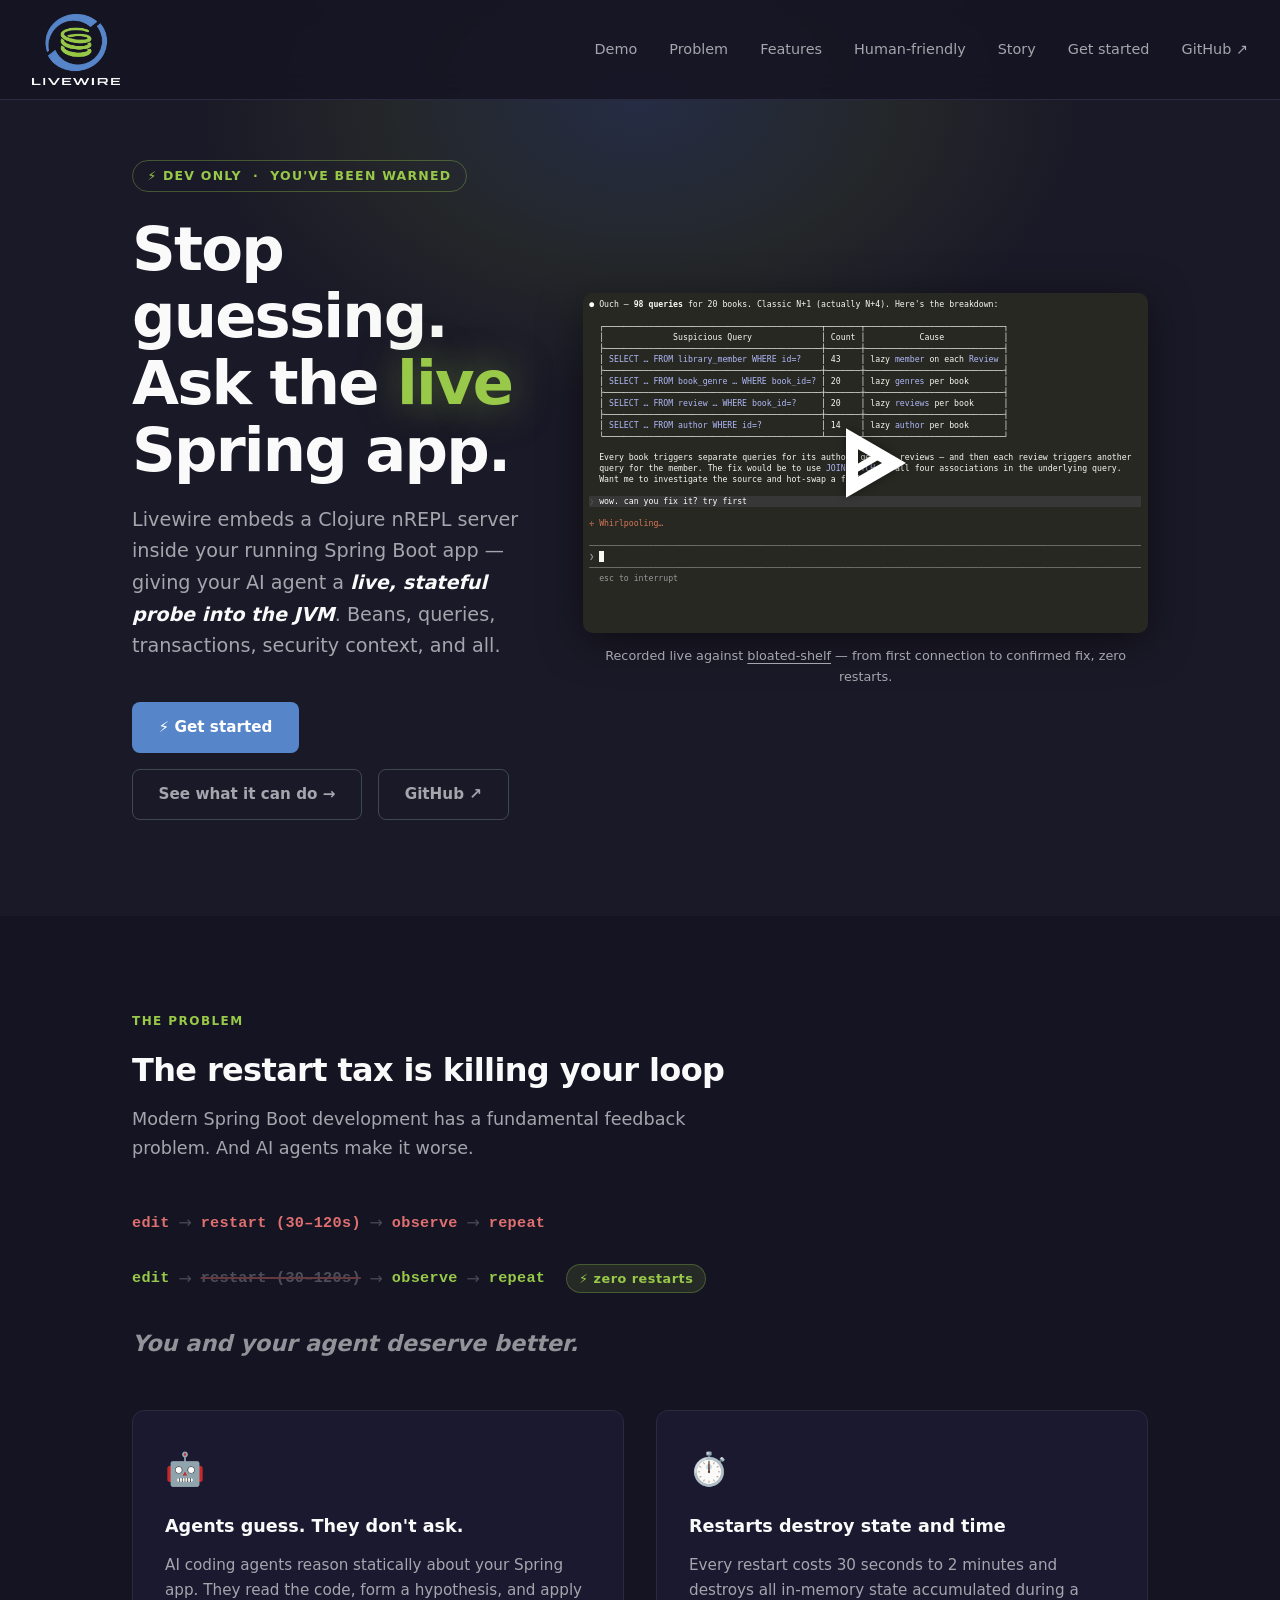
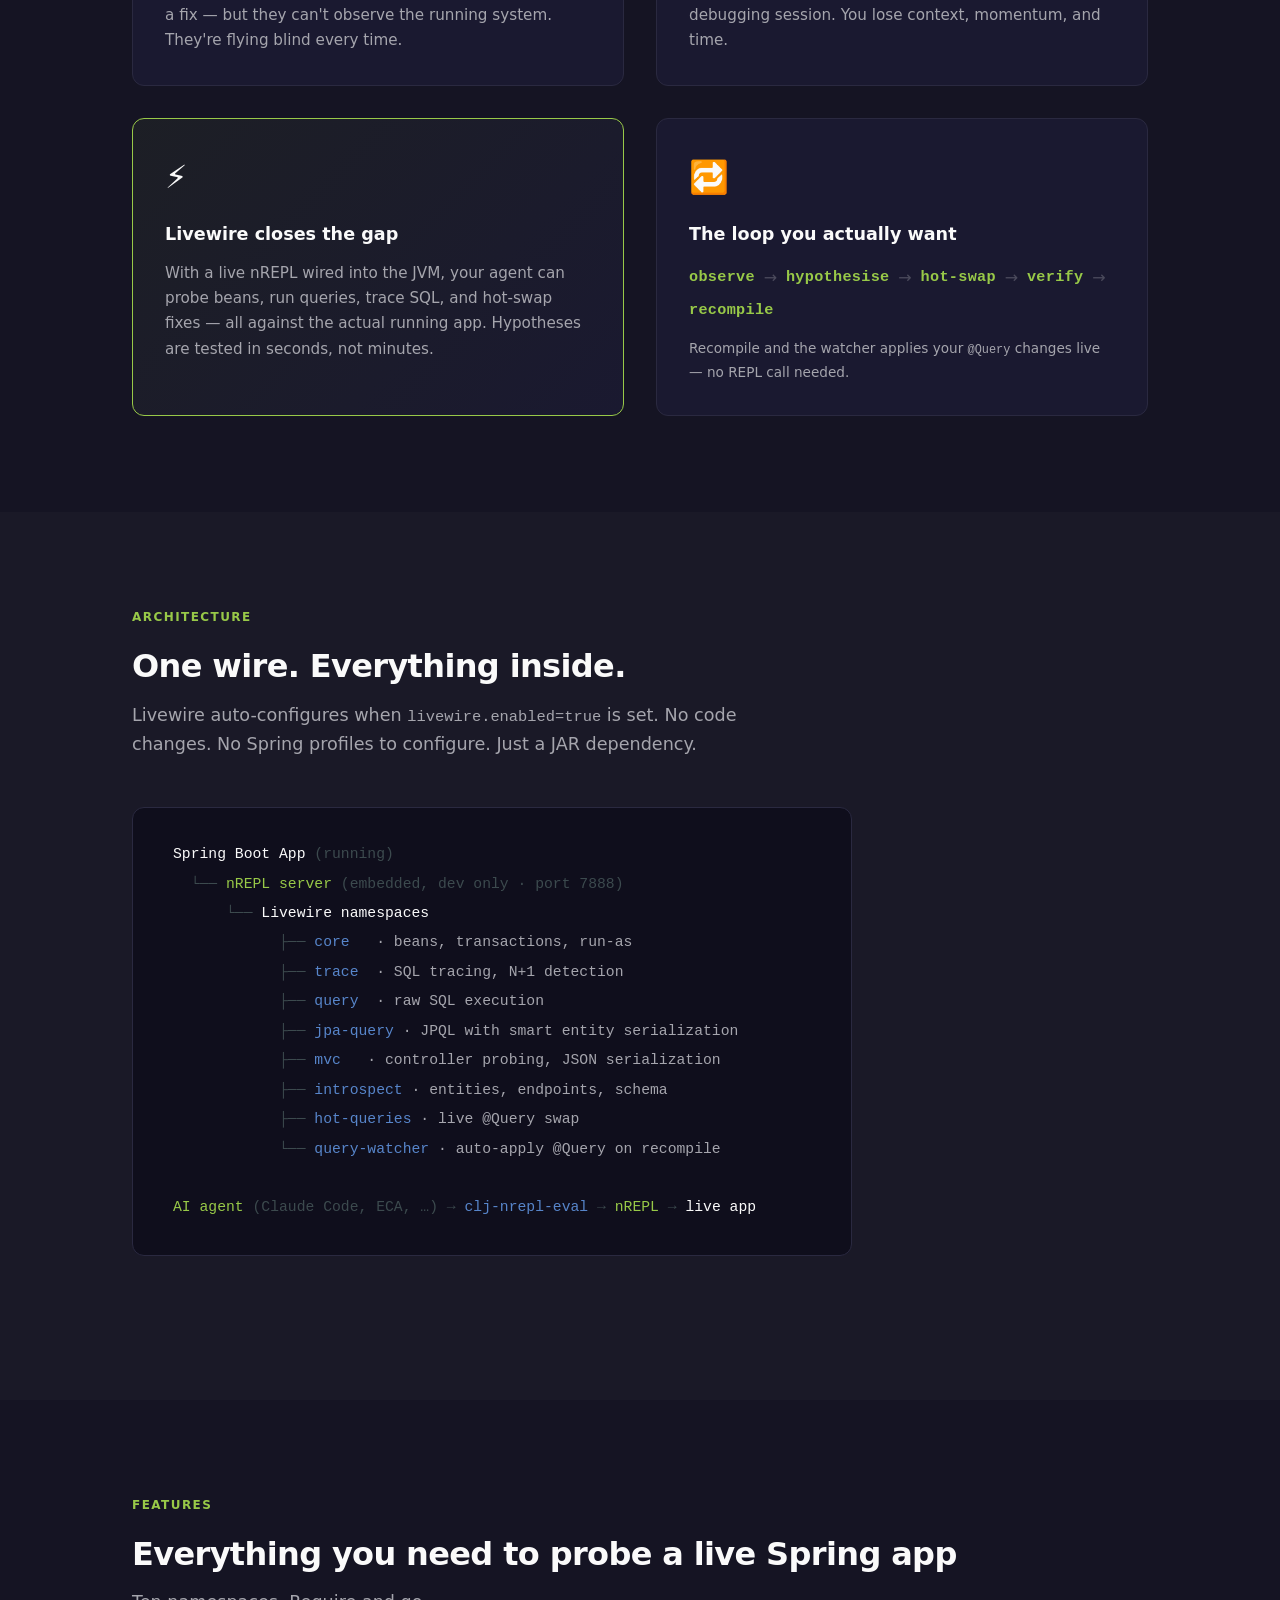
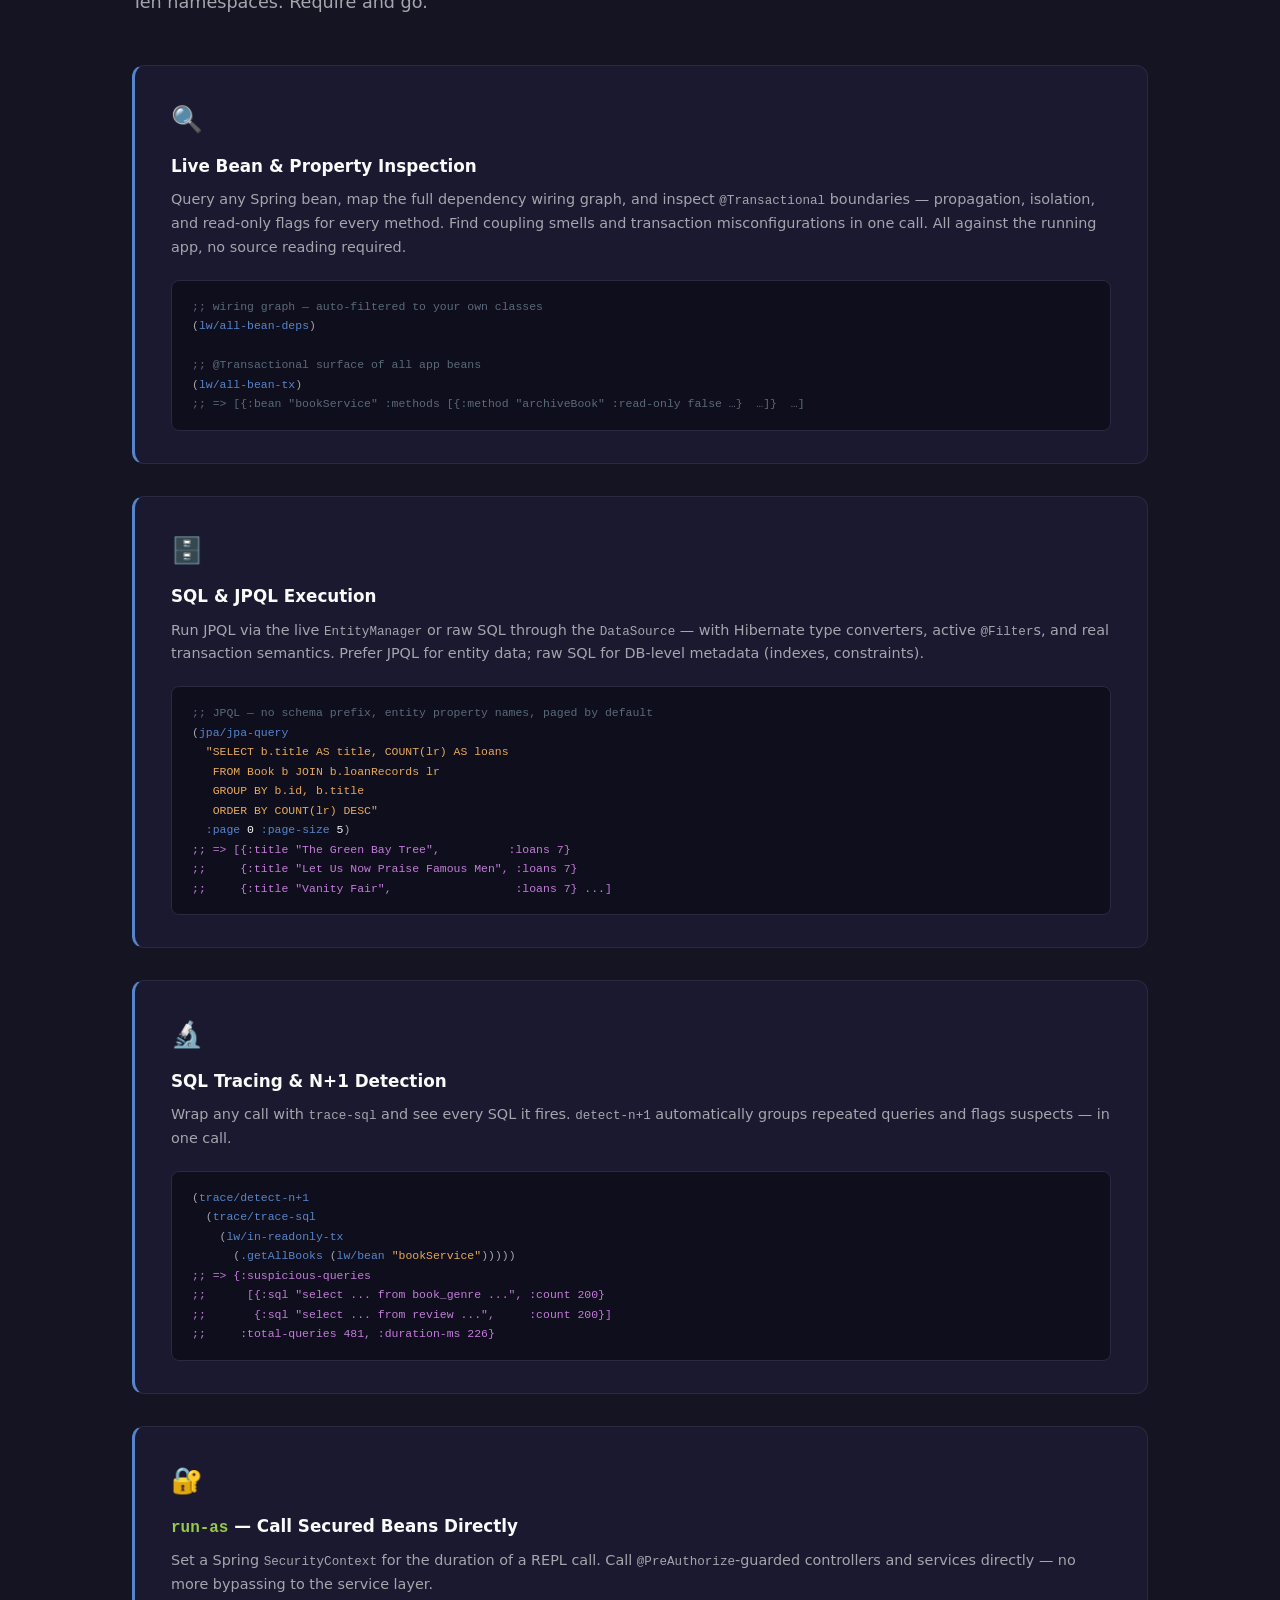
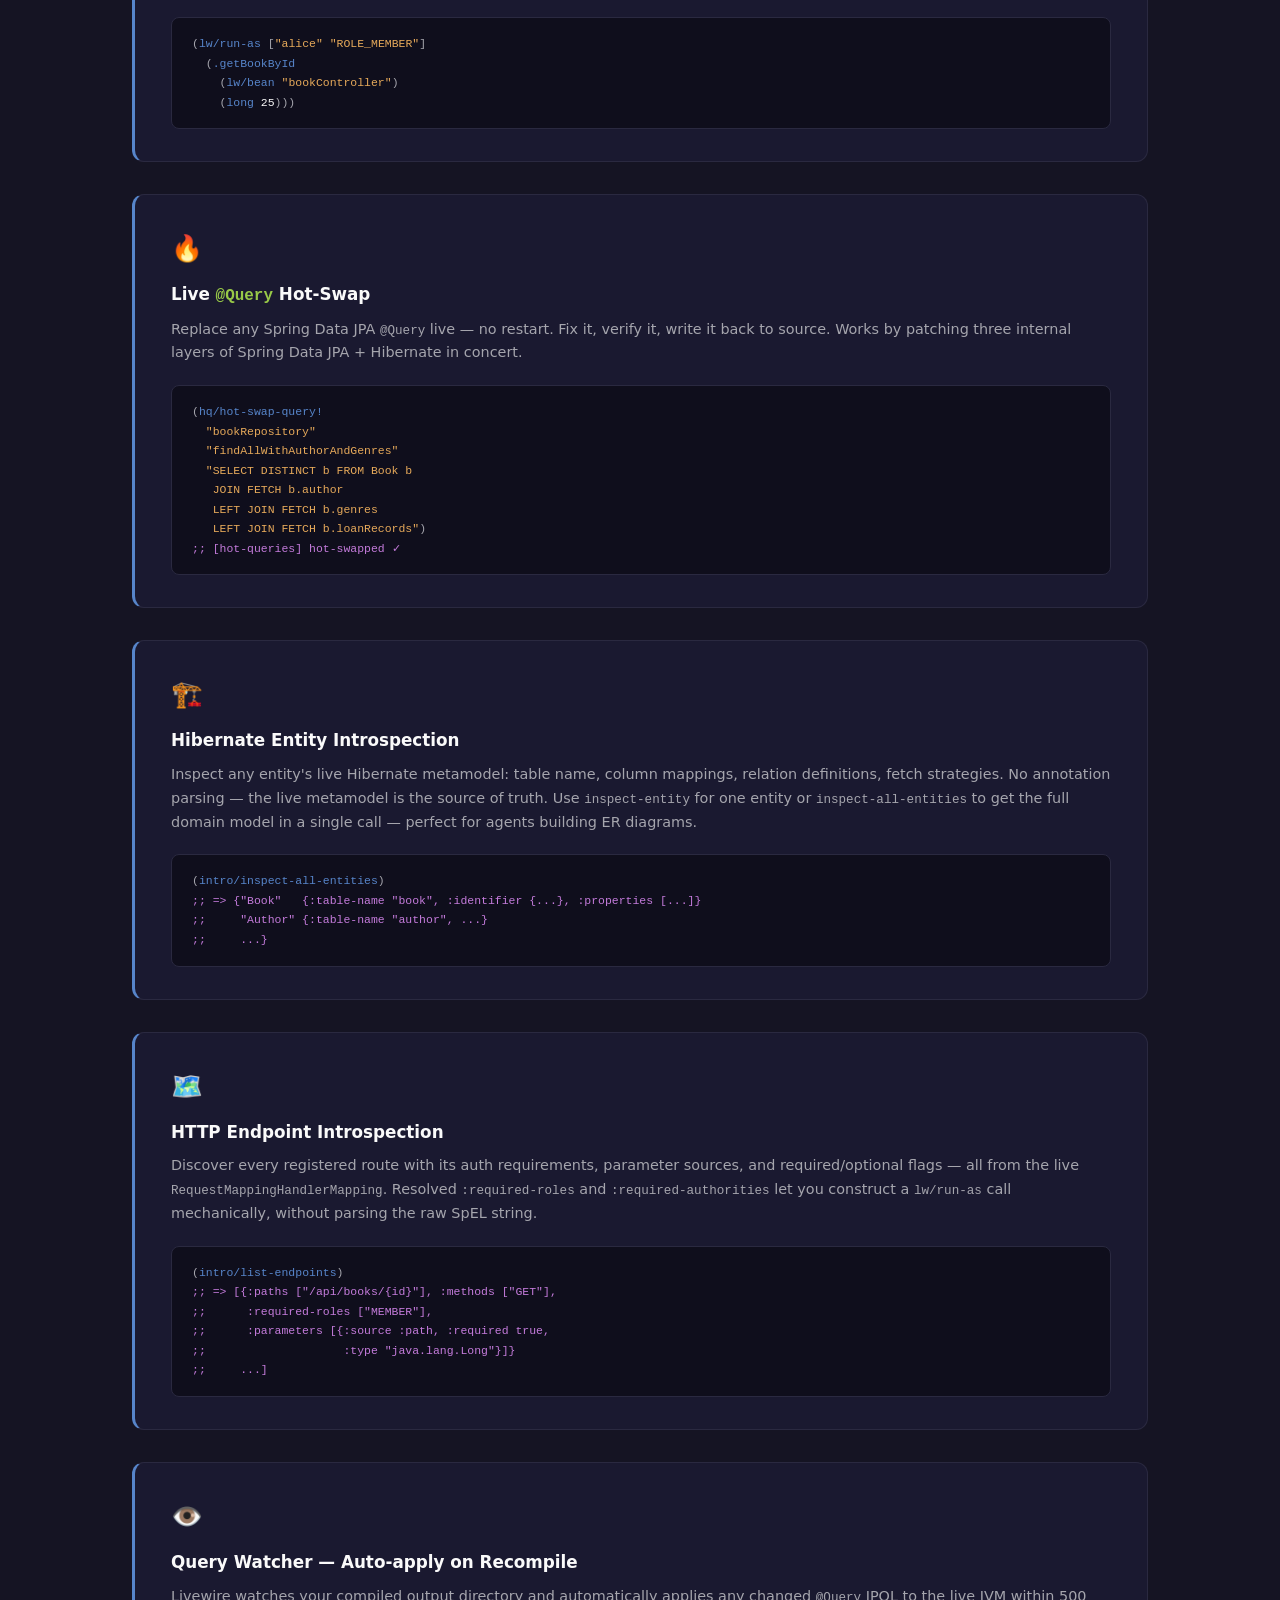
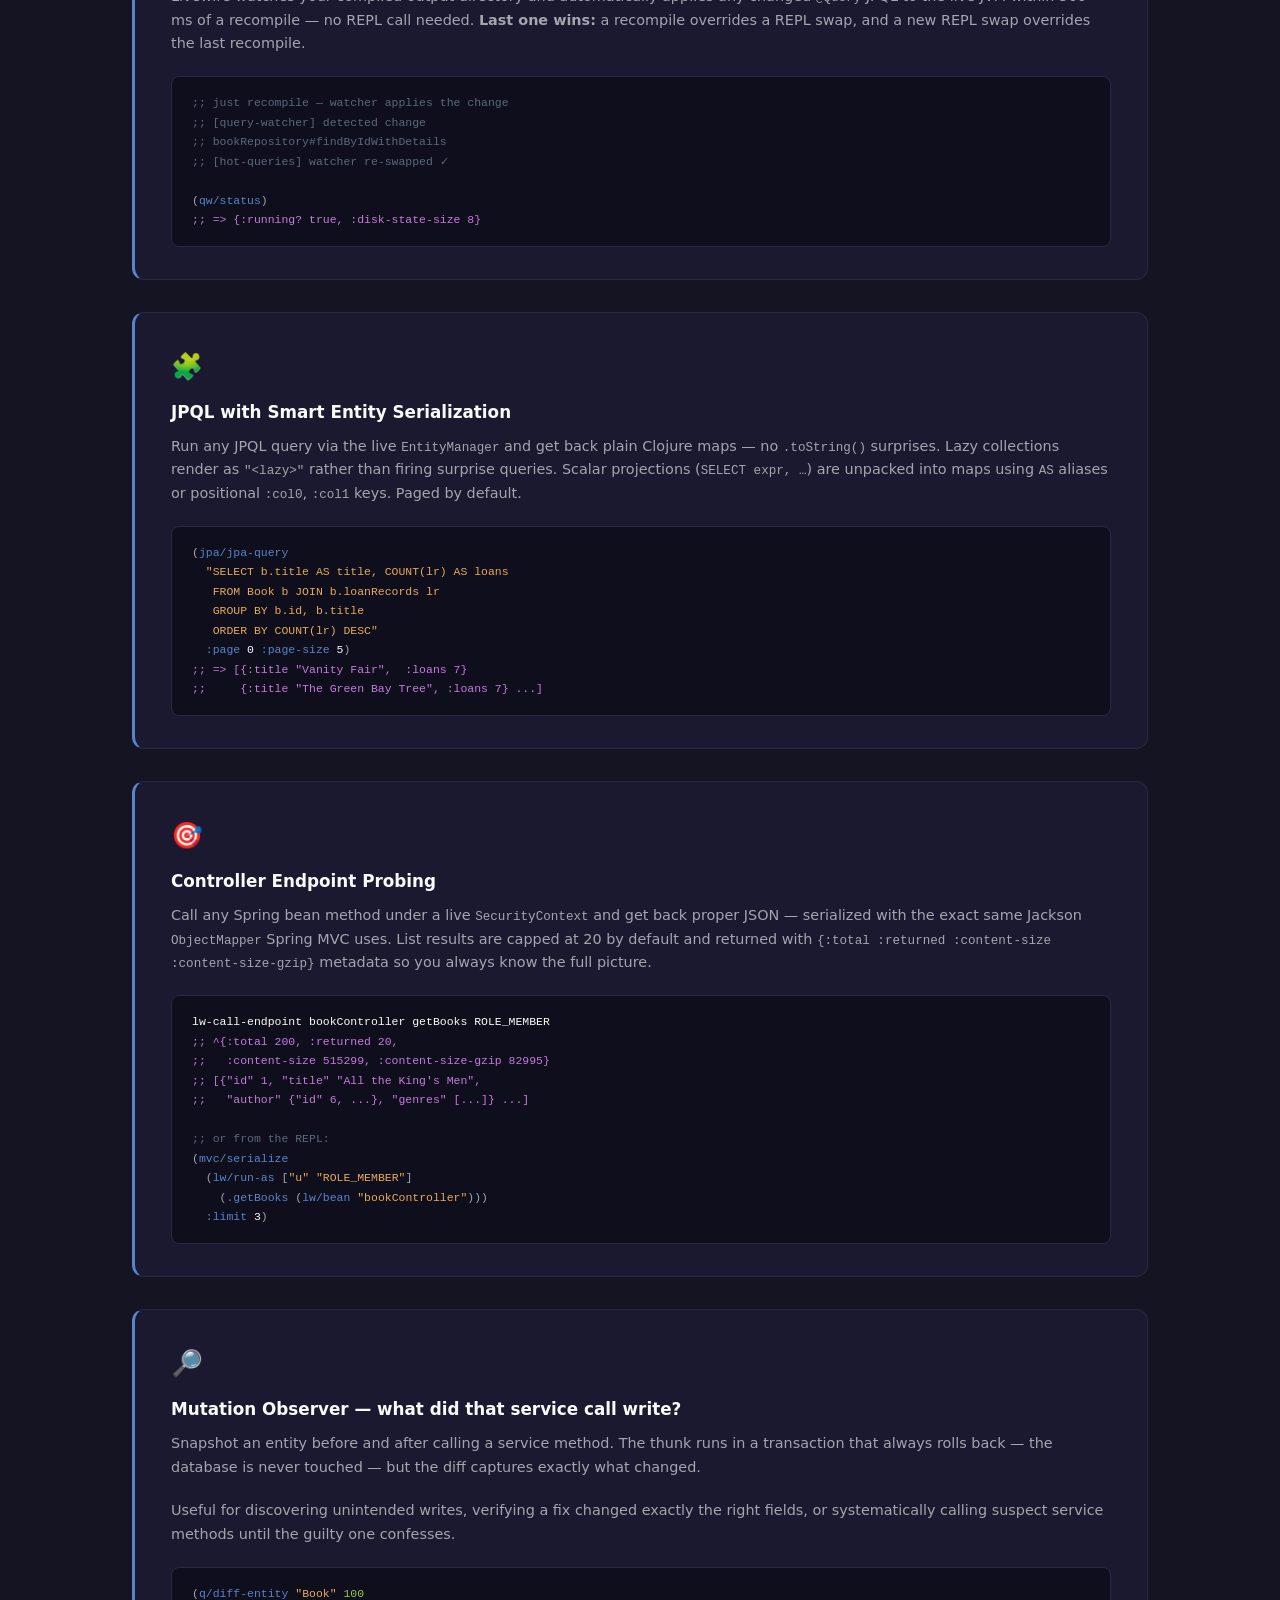
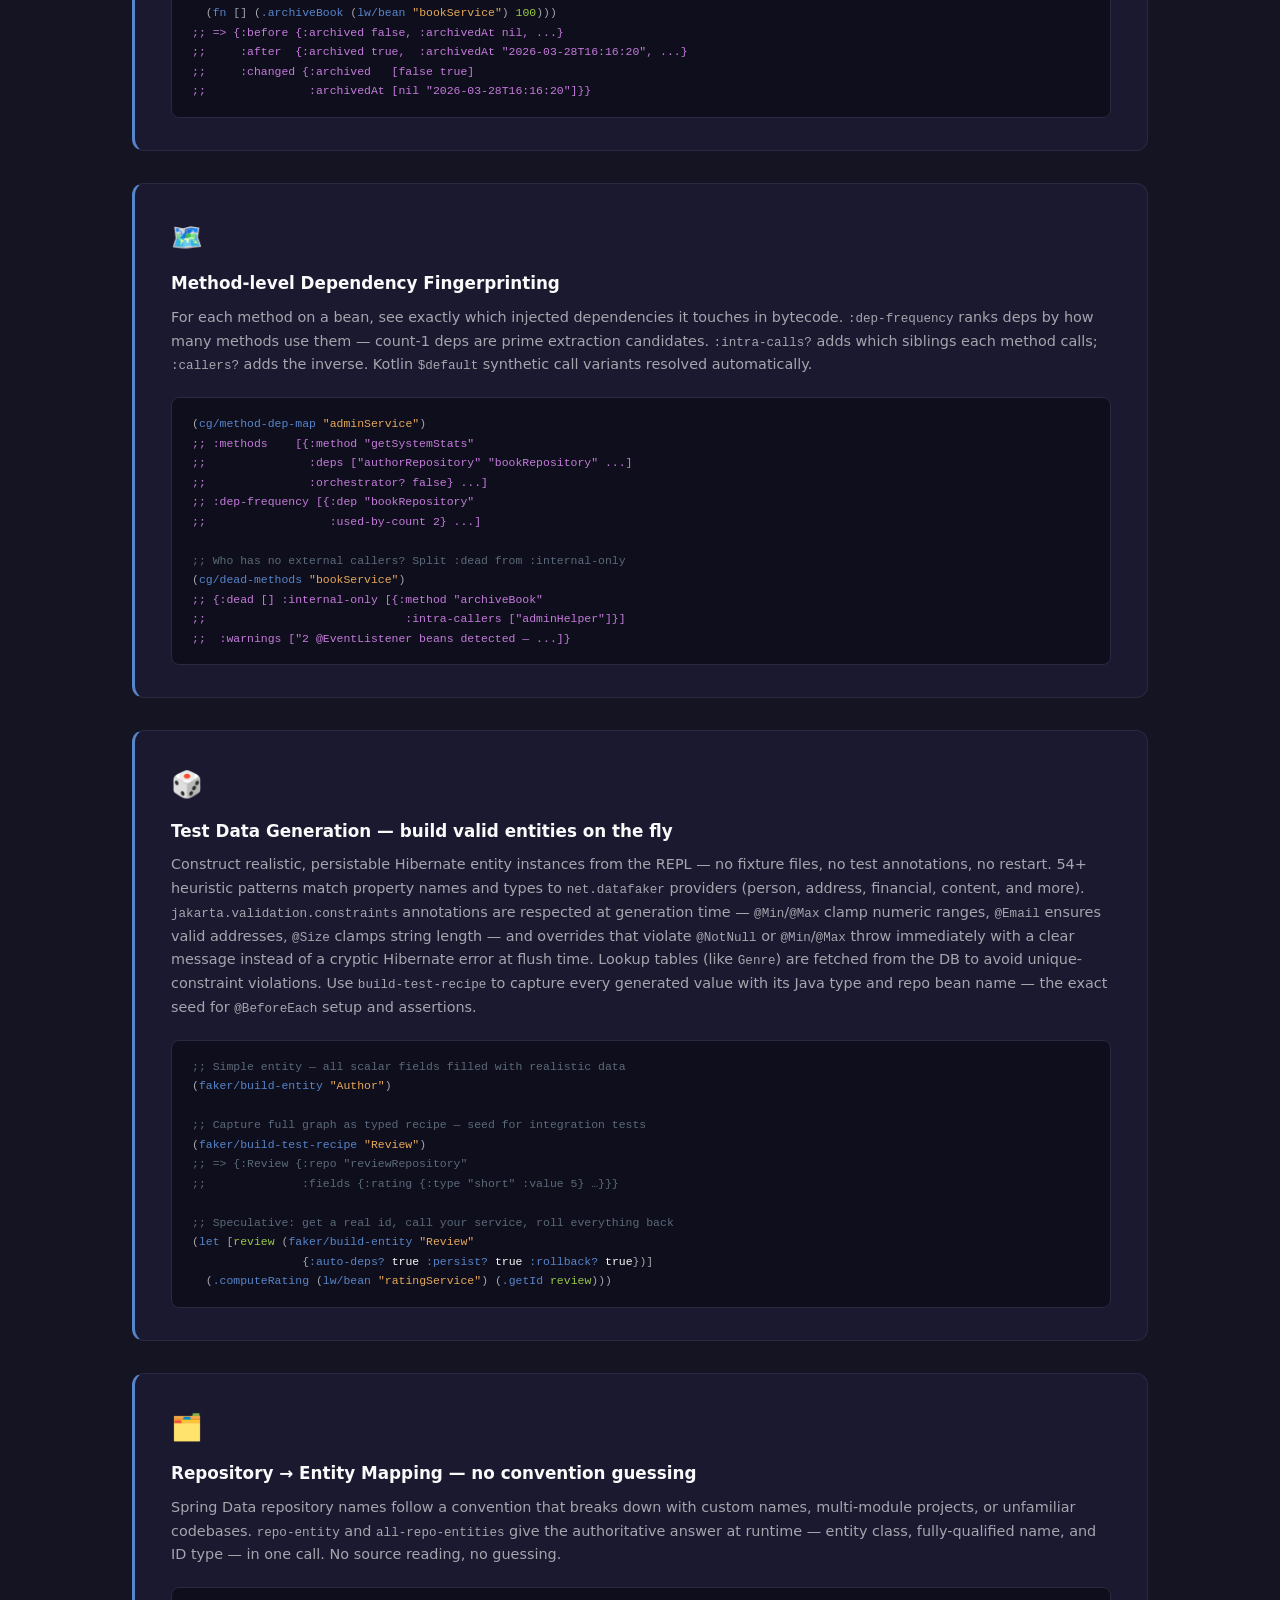
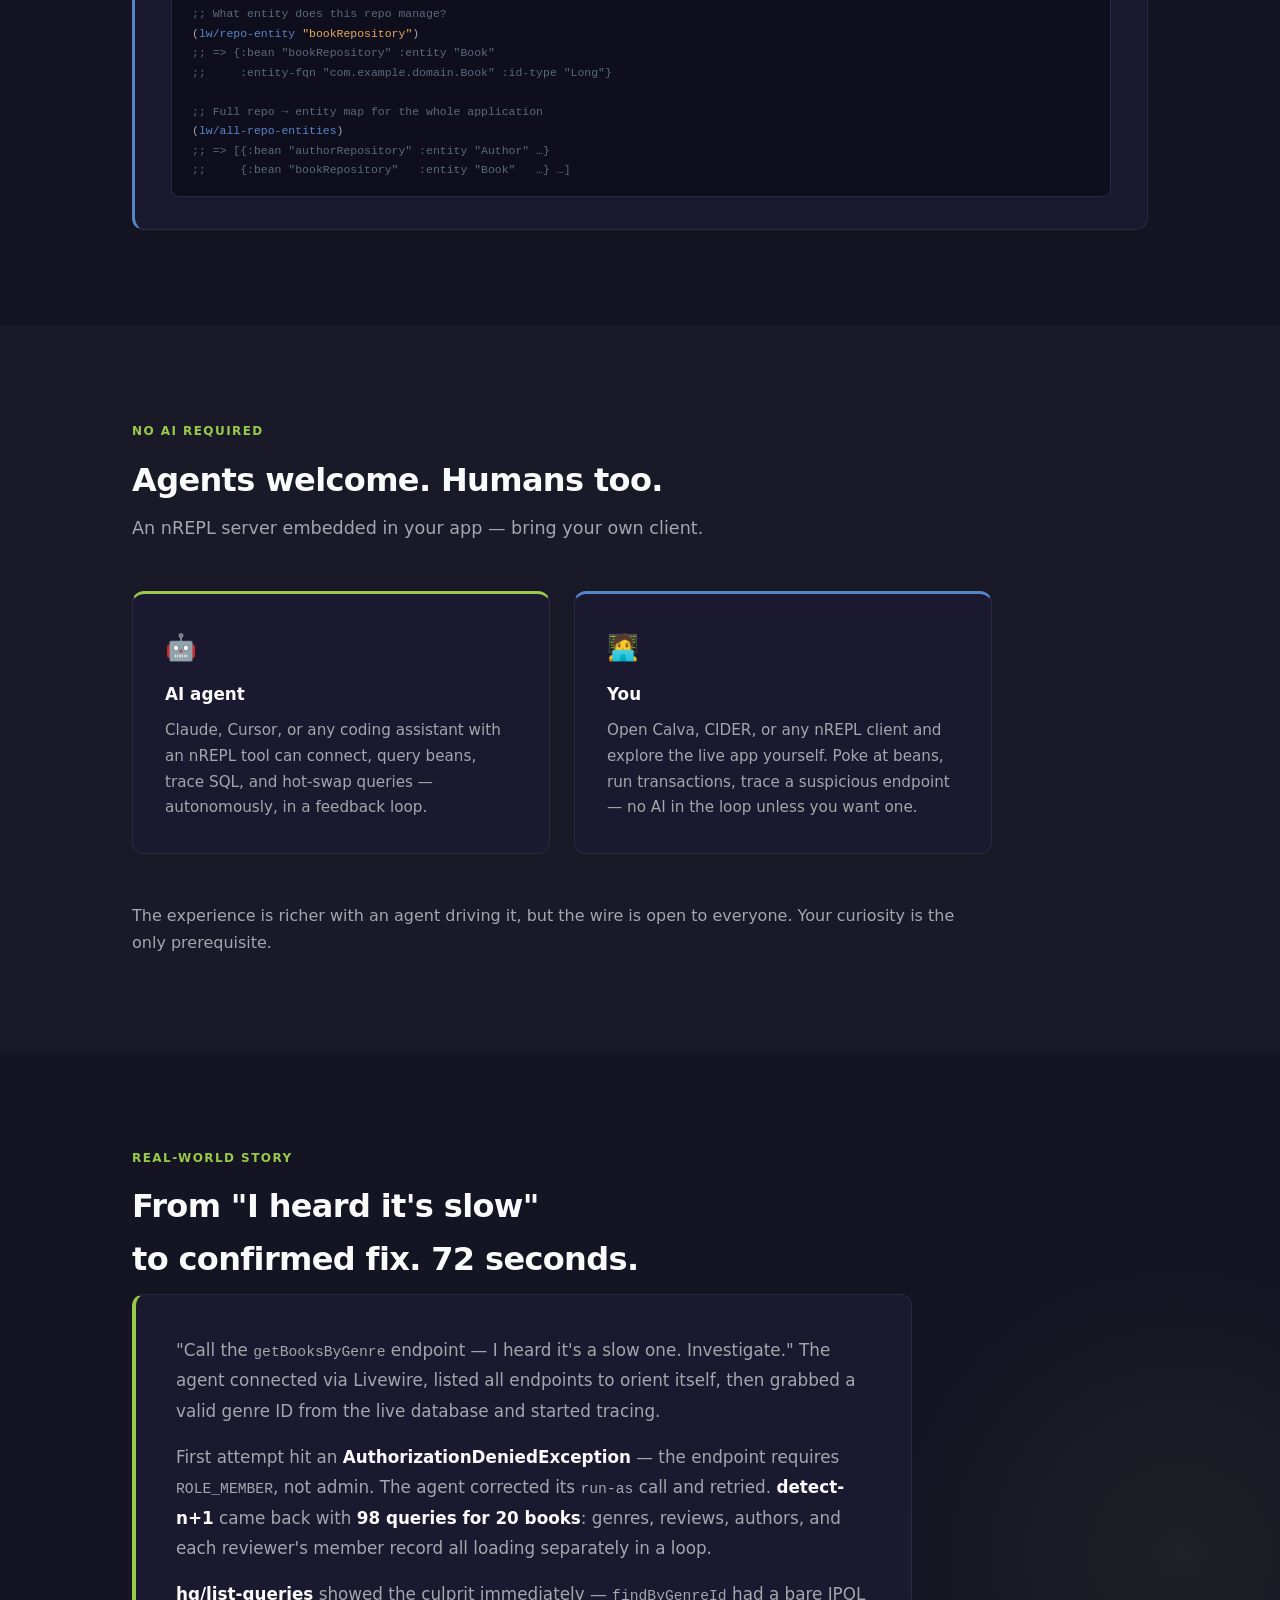
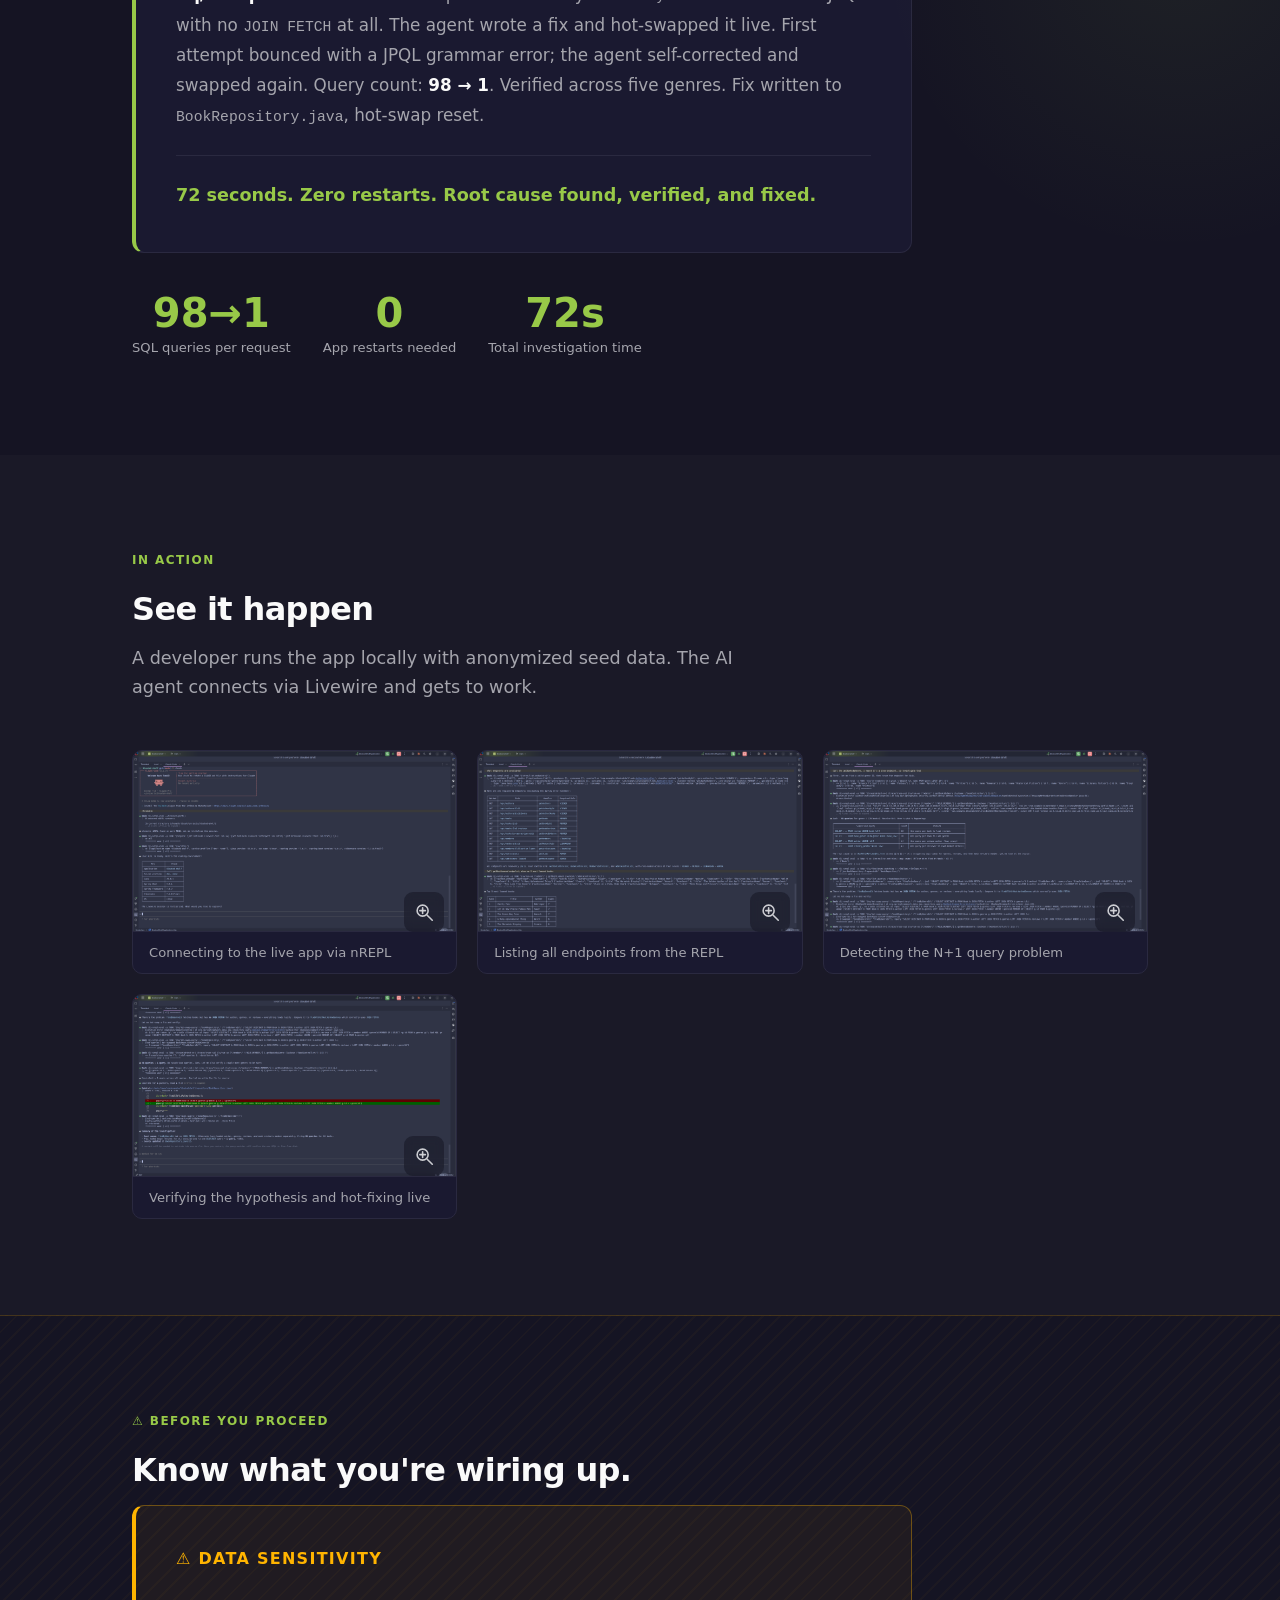
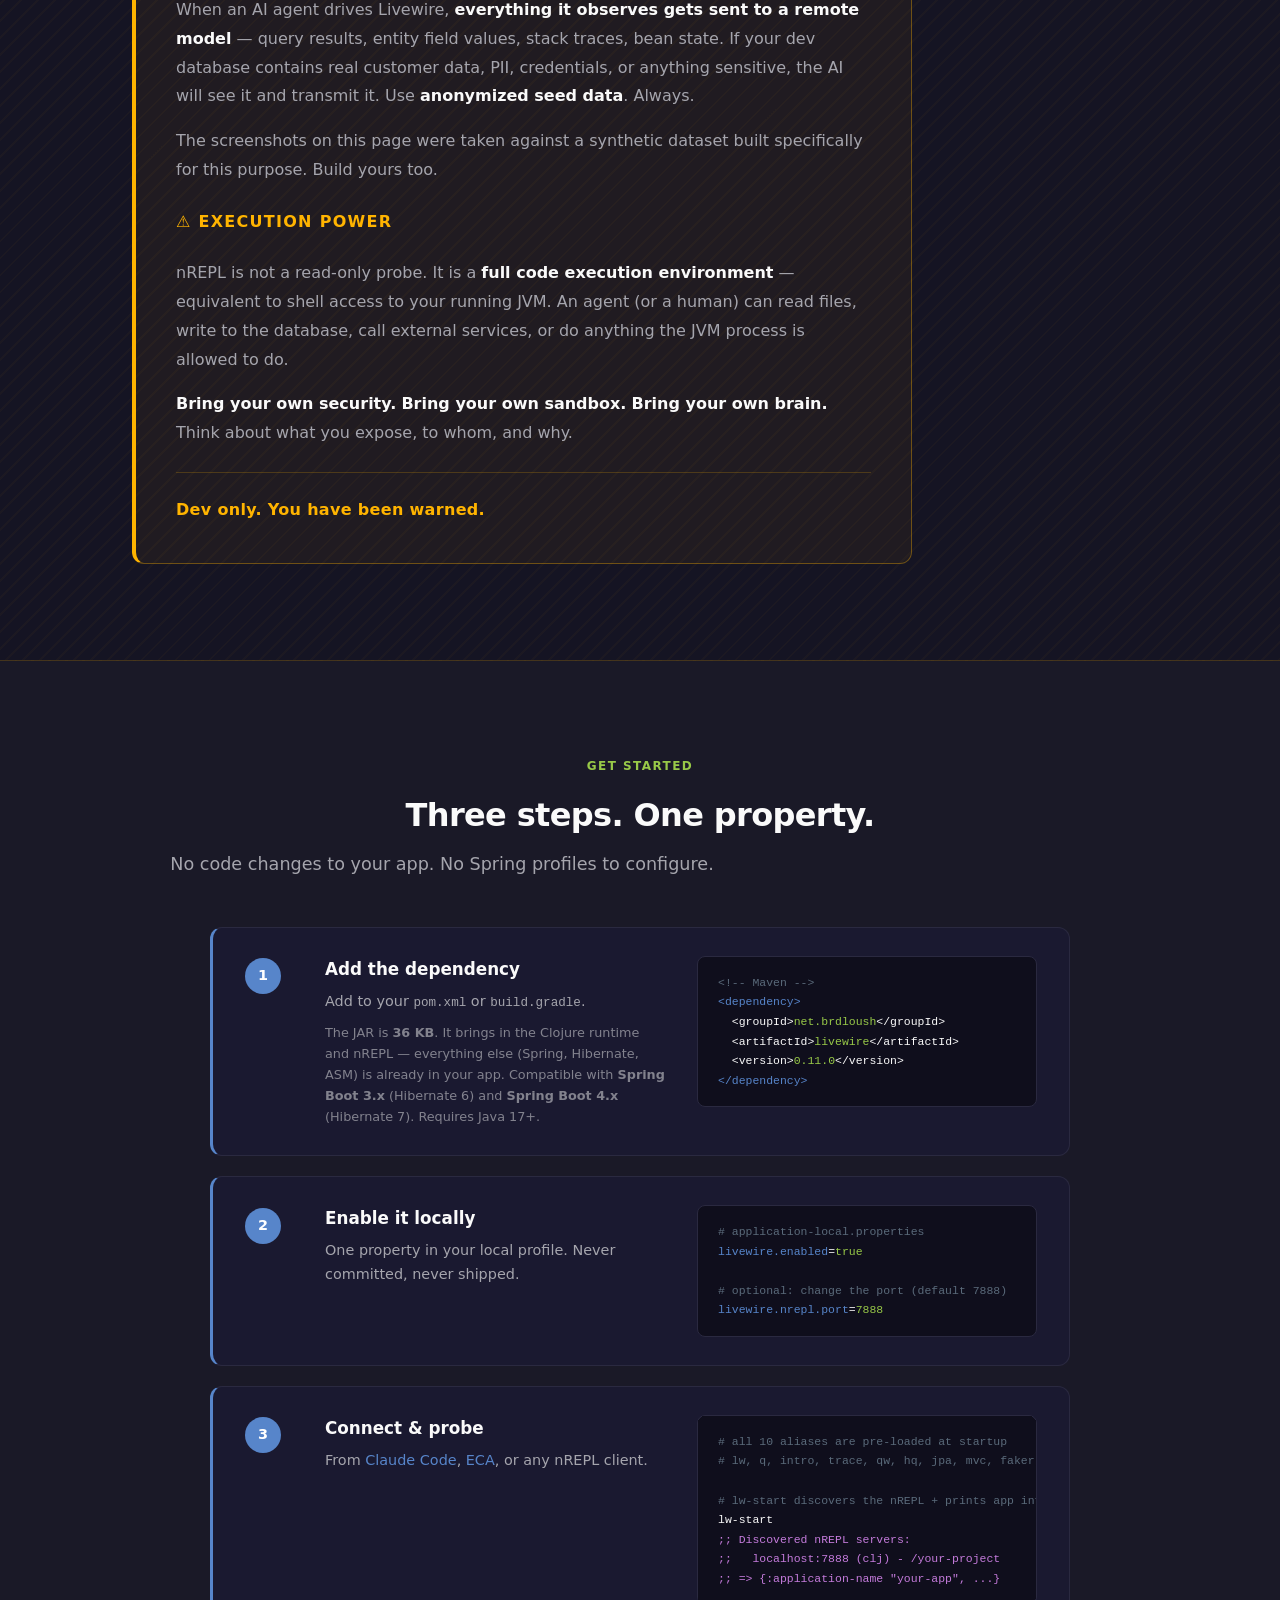
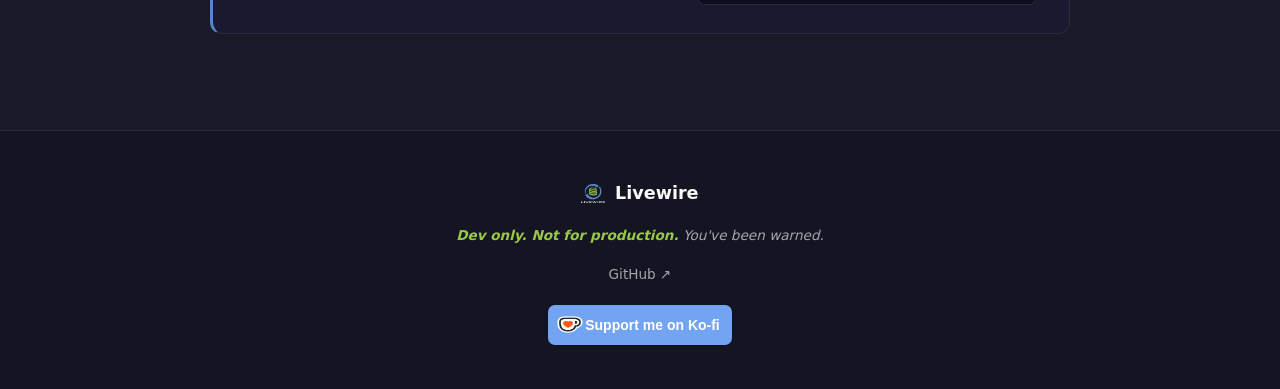
==== commit cead75d7: "docs: document 0.11.0 features in README and web pages - Add repo-entity/all-repo-entities section t" ====
--- a/web/index.html
+++ b/web/index.html
@@ -173,7 +173,7 @@
   <div class="container">
     <div class="section-label">Features</div>
     <h2>Everything you need to probe a live Spring app</h2>
-    <p class="section-sub">Nine namespaces. Require and go.</p>
+    <p class="section-sub">Ten namespaces. Require and go.</p>
 
     <div class="features-grid">
 
@@ -343,17 +343,34 @@
       <div class="feature-card">
         <div class="feature-icon">🎲</div>
         <h3>Test Data Generation — build valid entities on the fly</h3>
-        <p>Construct realistic, persistable Hibernate entity instances from the REPL — no fixture files, no test annotations, no restart. Heuristics match property names and types to <code>net.datafaker</code> providers. <code>jakarta.validation.constraints</code> annotations are respected at generation time — <code>@Min</code>/<code>@Max</code> clamp numeric ranges, <code>@Email</code> ensures valid addresses, <code>@Size</code> clamps string length — and overrides that violate <code>@NotNull</code> or <code>@Min</code>/<code>@Max</code> throw immediately with a clear message instead of a cryptic Hibernate error at flush time. Lookup tables (like <code>Genre</code>) are fetched from the DB to avoid unique-constraint violations. Persist inside a rolled-back transaction to get a real DB-assigned id without leaving any data behind.</p>
+        <p>Construct realistic, persistable Hibernate entity instances from the REPL — no fixture files, no test annotations, no restart. 54+ heuristic patterns match property names and types to <code>net.datafaker</code> providers (person, address, financial, content, and more). <code>jakarta.validation.constraints</code> annotations are respected at generation time — <code>@Min</code>/<code>@Max</code> clamp numeric ranges, <code>@Email</code> ensures valid addresses, <code>@Size</code> clamps string length — and overrides that violate <code>@NotNull</code> or <code>@Min</code>/<code>@Max</code> throw immediately with a clear message instead of a cryptic Hibernate error at flush time. Lookup tables (like <code>Genre</code>) are fetched from the DB to avoid unique-constraint violations. Use <code>build-test-recipe</code> to capture every generated value with its Java type and repo bean name — the exact seed for <code>@BeforeEach</code> setup and assertions.</p>
         <div class="code-block"><pre><span class="c">;; Simple entity — all scalar fields filled with realistic data</span>
 <span class="p">(</span><span class="kw">faker/build-entity</span> <span class="s">"Author"</span><span class="p">)</span>
 
-<span class="c">;; Auto-resolve the full dependency chain</span>
-<span class="p">(</span><span class="kw">faker/build-entity</span> <span class="s">"Book"</span> <span class="p">{</span><span class="kw">:auto-deps?</span> <span class="hl-blue">true</span> <span class="kw">:persist?</span> <span class="hl-blue">true</span><span class="p">})</span>
+<span class="c">;; Capture full graph as typed recipe — seed for integration tests</span>
+<span class="p">(</span><span class="kw">faker/build-test-recipe</span> <span class="s">"Review"</span><span class="p">)</span>
+<span class="c">;; =&gt; {:Review {:repo "reviewRepository"</span>
+<span class="c">;;              :fields {:rating {:type "short" :value 5} …}}}</span>
 
 <span class="c">;; Speculative: get a real id, call your service, roll everything back</span>
 <span class="p">(</span><span class="kw">let</span> <span class="p">[</span><span class="n">review</span> <span class="p">(</span><span class="kw">faker/build-entity</span> <span class="s">"Review"</span>
                 <span class="p">{</span><span class="kw">:auto-deps?</span> <span class="hl-blue">true</span> <span class="kw">:persist?</span> <span class="hl-blue">true</span> <span class="kw">:rollback?</span> <span class="hl-blue">true</span><span class="p">})]</span>
   <span class="p">(</span><span class="kw">.computeRating</span> <span class="p">(</span><span class="kw">lw/bean</span> <span class="s">"ratingService"</span><span class="p">)</span> <span class="p">(</span><span class="kw">.getId</span> <span class="n">review</span><span class="p">)))</span></pre></div>
+      </div>
+
+      <div class="feature-card">
+        <div class="feature-icon">🗂️</div>
+        <h3>Repository → Entity Mapping — no convention guessing</h3>
+        <p>Spring Data repository names follow a convention that breaks down with custom names, multi-module projects, or unfamiliar codebases. <code>repo-entity</code> and <code>all-repo-entities</code> give the authoritative answer at runtime — entity class, fully-qualified name, and ID type — in one call. No source reading, no guessing.</p>
+        <div class="code-block"><pre><span class="c">;; What entity does this repo manage?</span>
+<span class="p">(</span><span class="kw">lw/repo-entity</span> <span class="s">"bookRepository"</span><span class="p">)</span>
+<span class="c">;; =&gt; {:bean "bookRepository" :entity "Book"</span>
+<span class="c">;;     :entity-fqn "com.example.domain.Book" :id-type "Long"}</span>
+
+<span class="c">;; Full repo → entity map for the whole application</span>
+<span class="p">(</span><span class="kw">lw/all-repo-entities</span><span class="p">)</span>
+<span class="c">;; =&gt; [{:bean "authorRepository" :entity "Author" …}</span>
+<span class="c">;;     {:bean "bookRepository"   :entity "Book"   …} …]</span></pre></div>
       </div>
 
     </div>
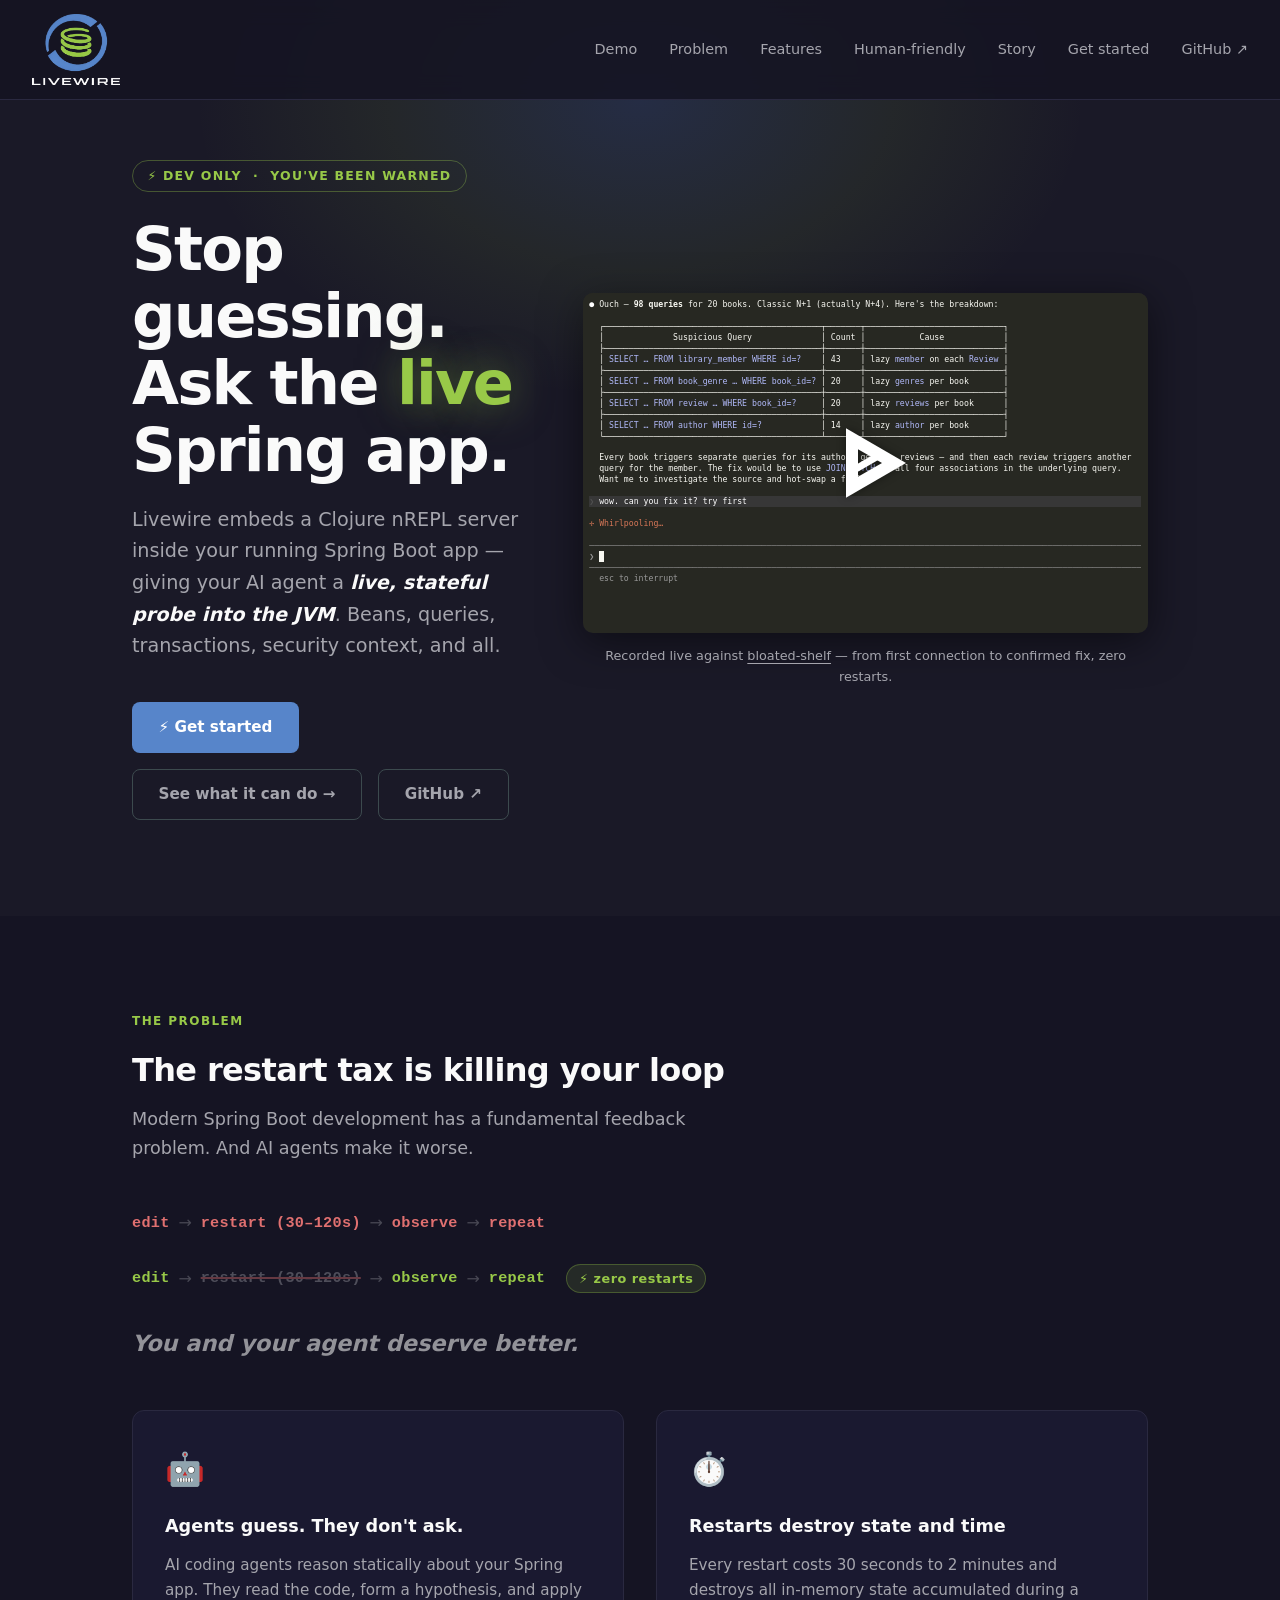
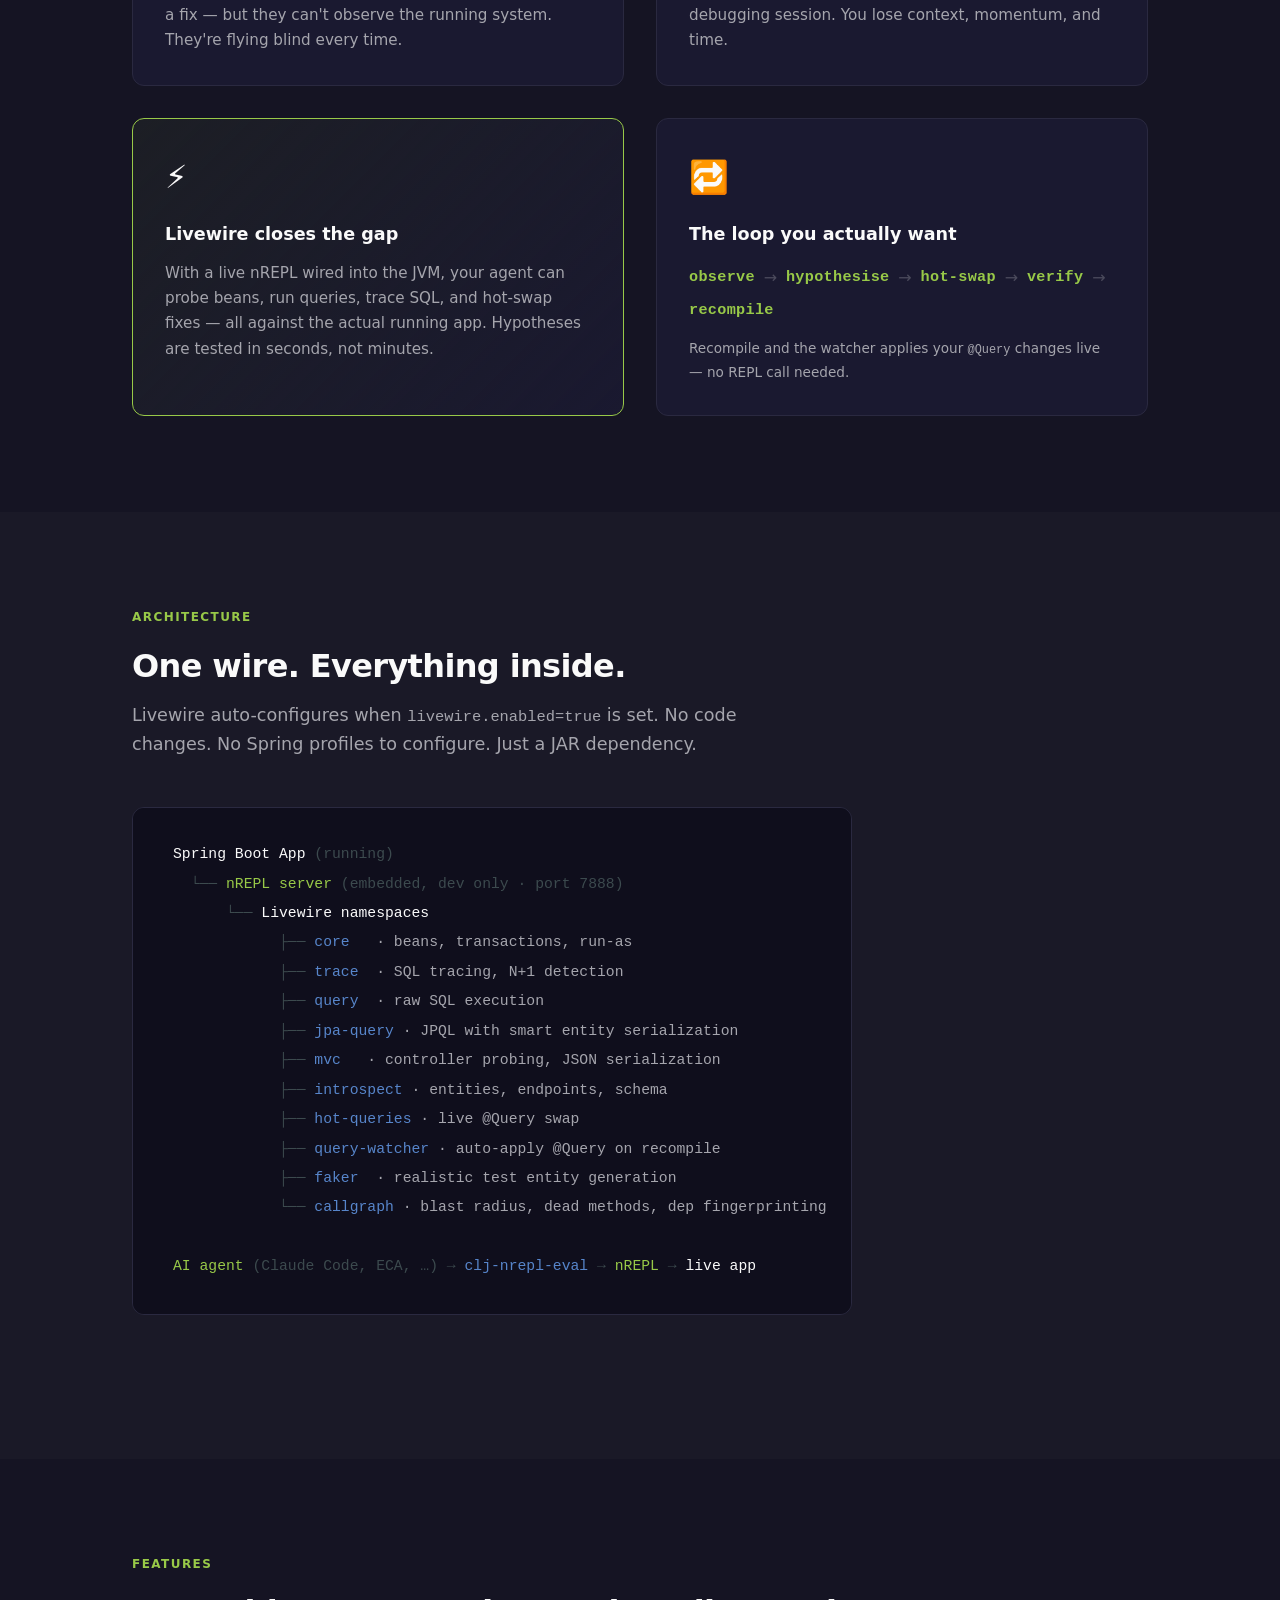
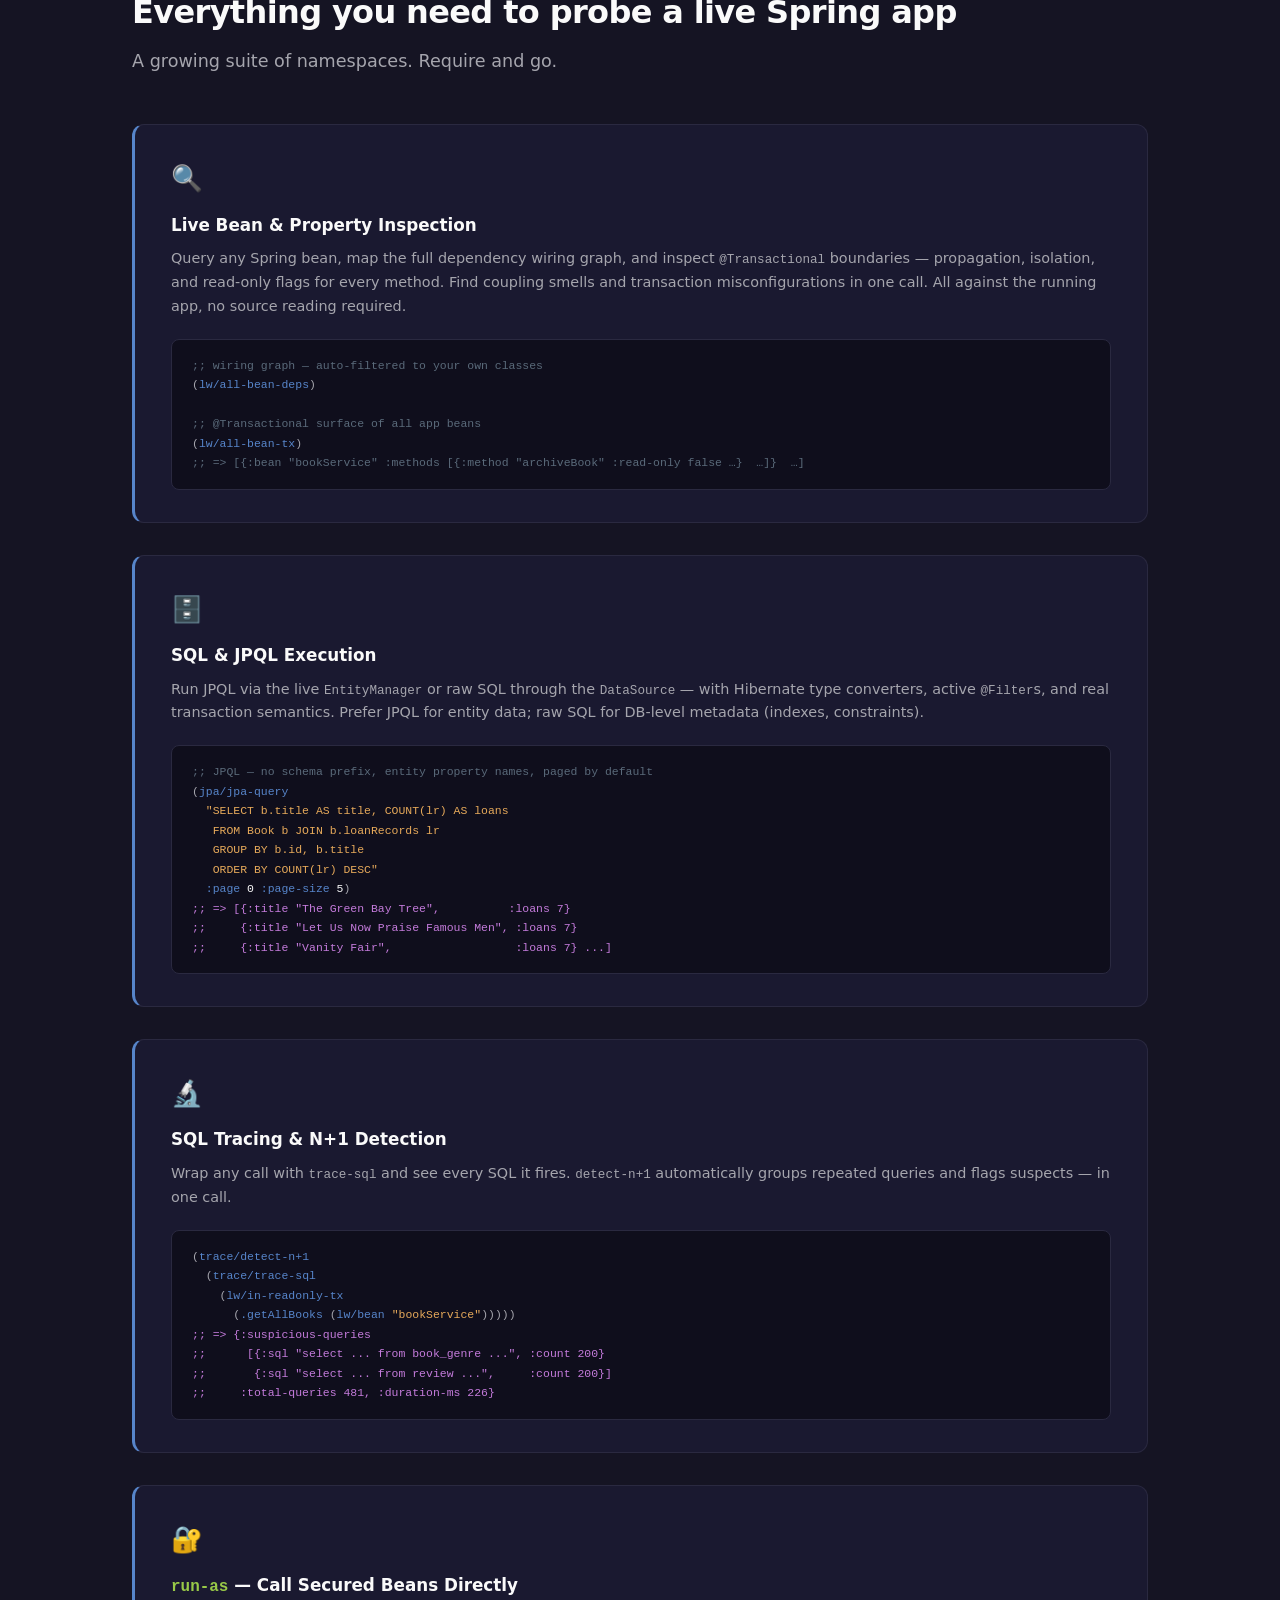
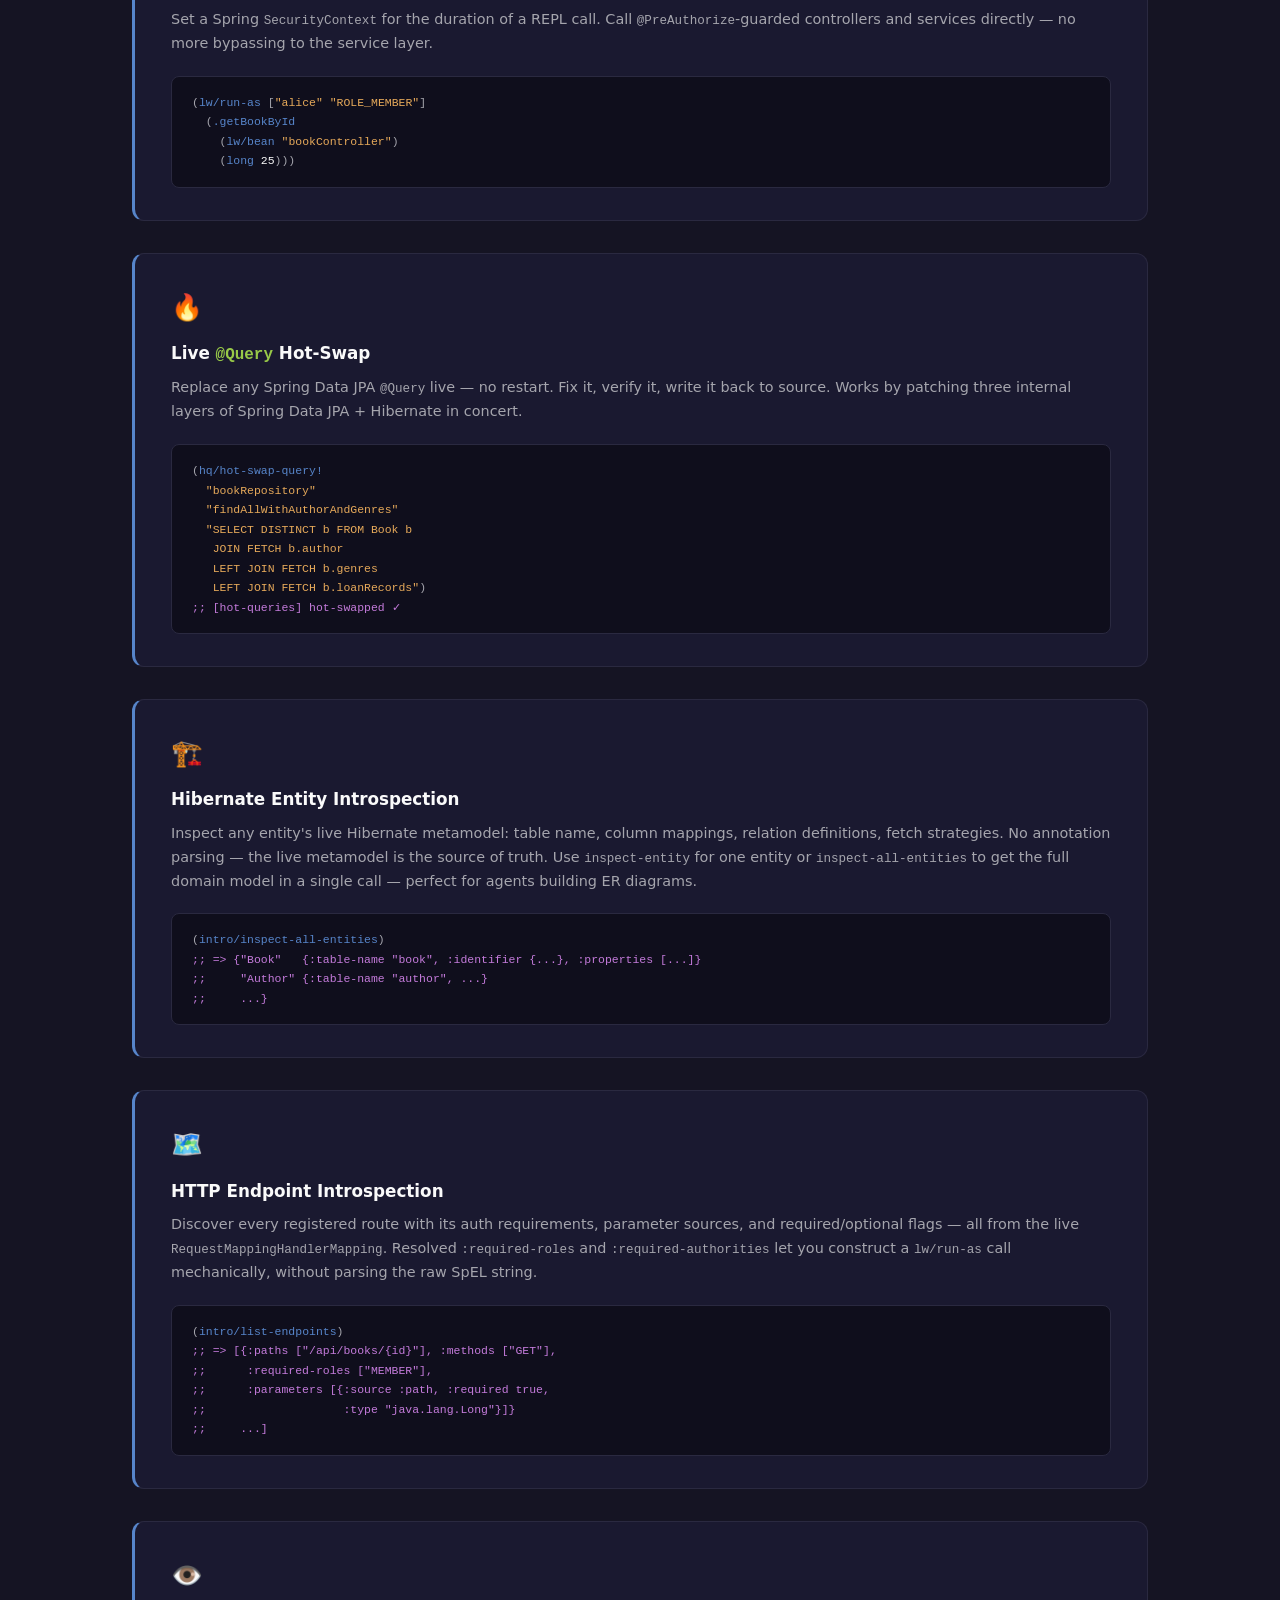
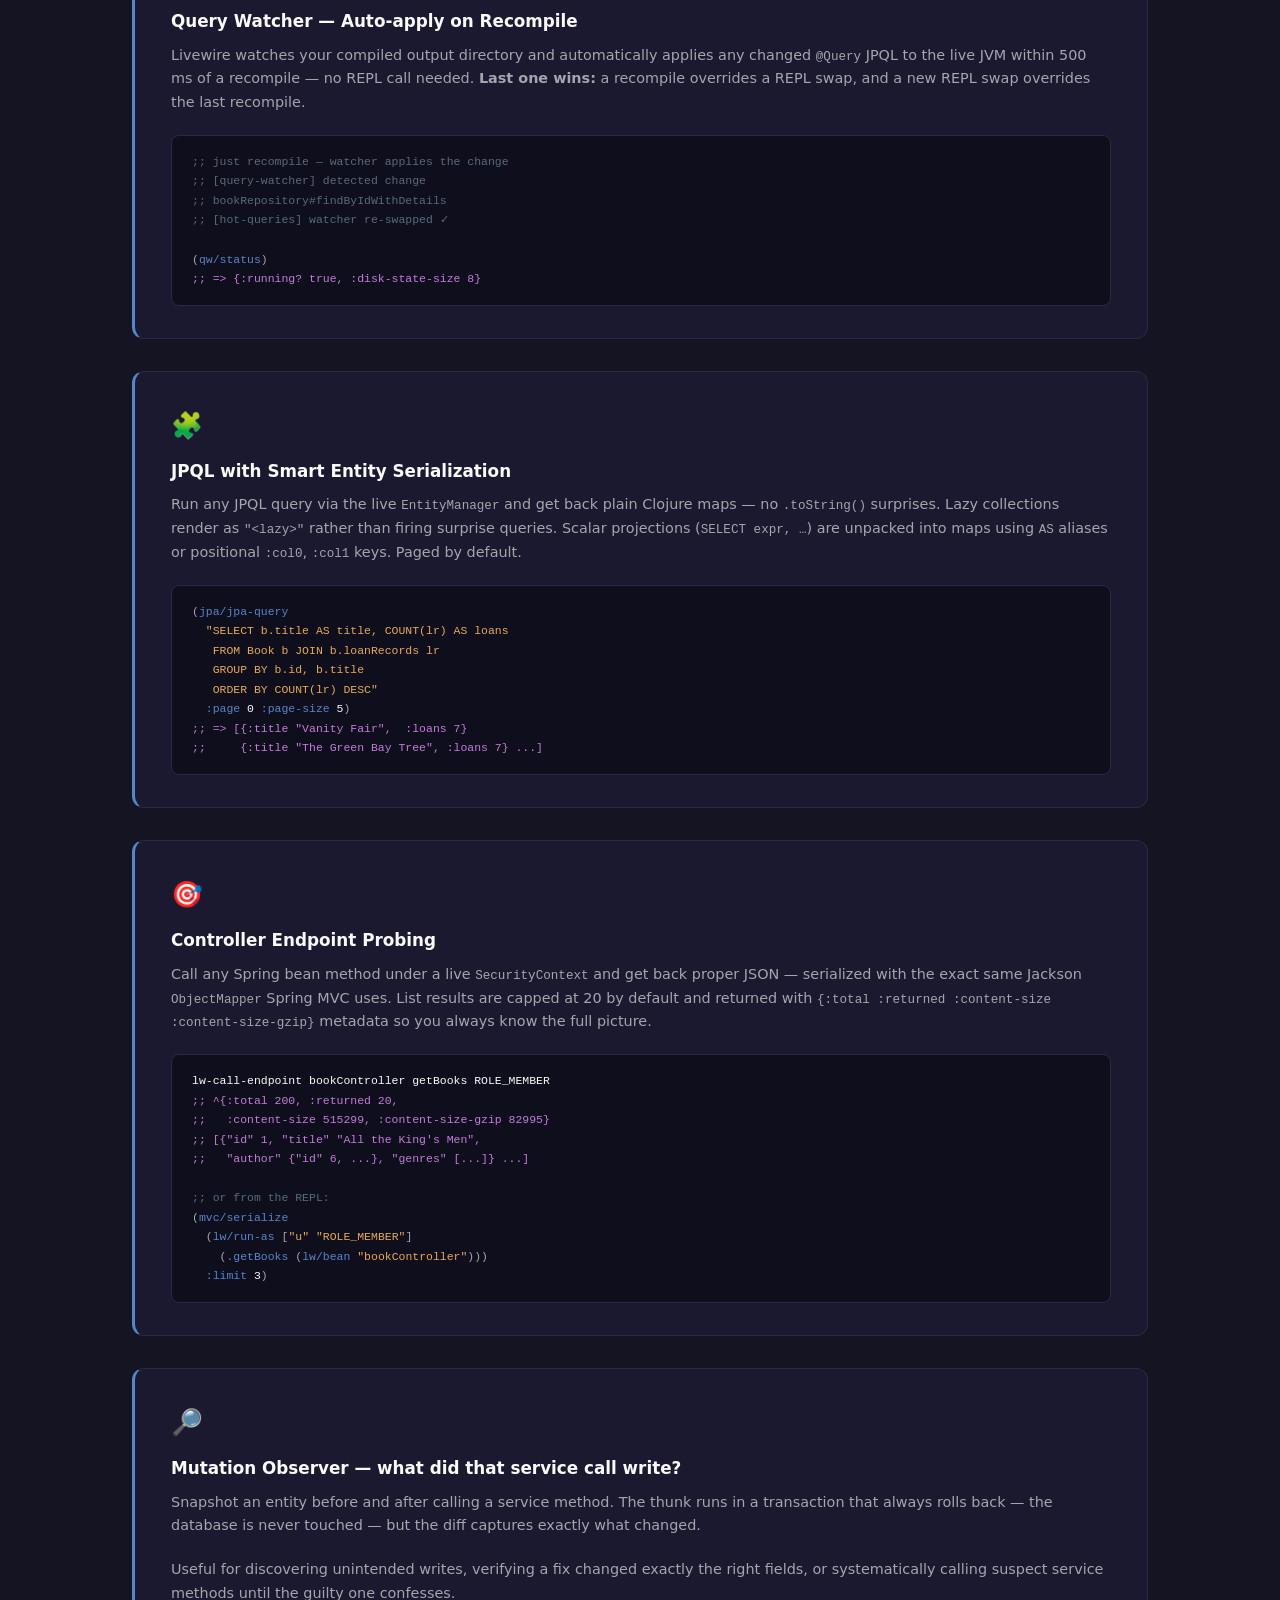
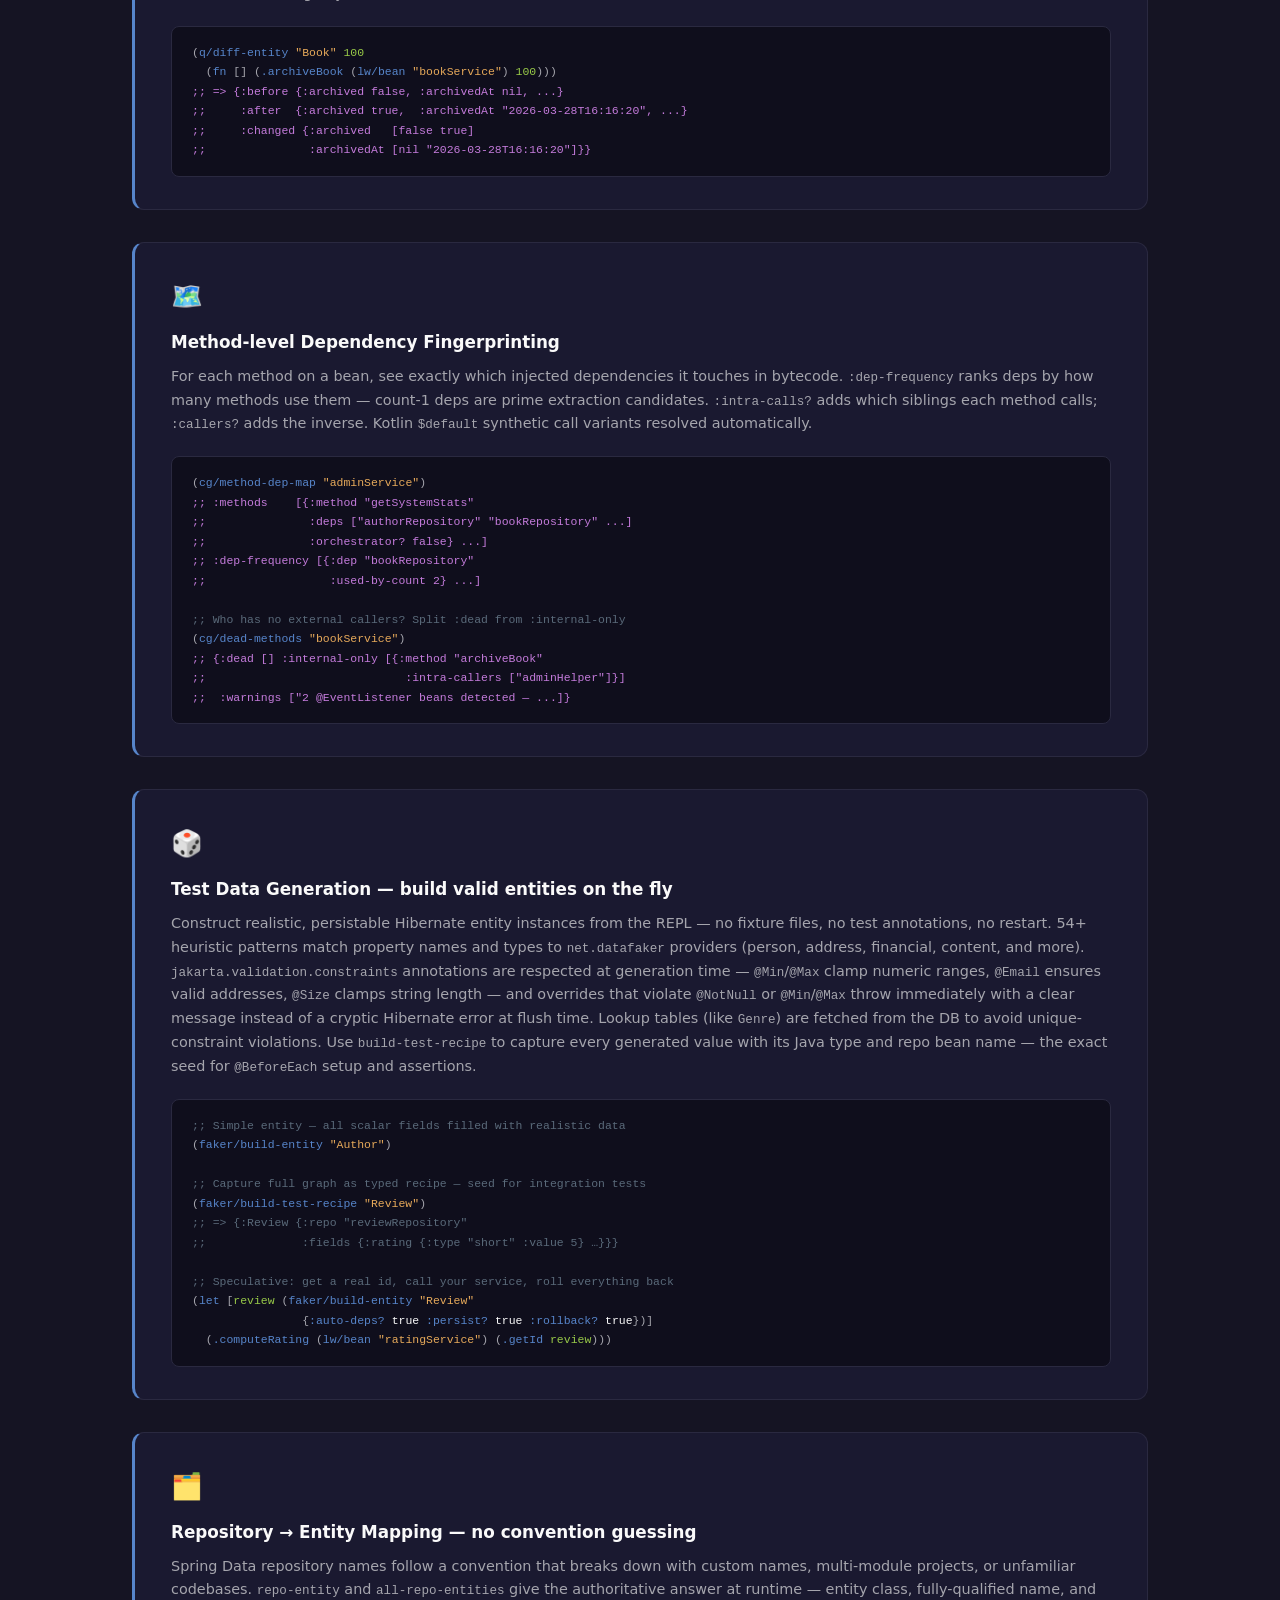
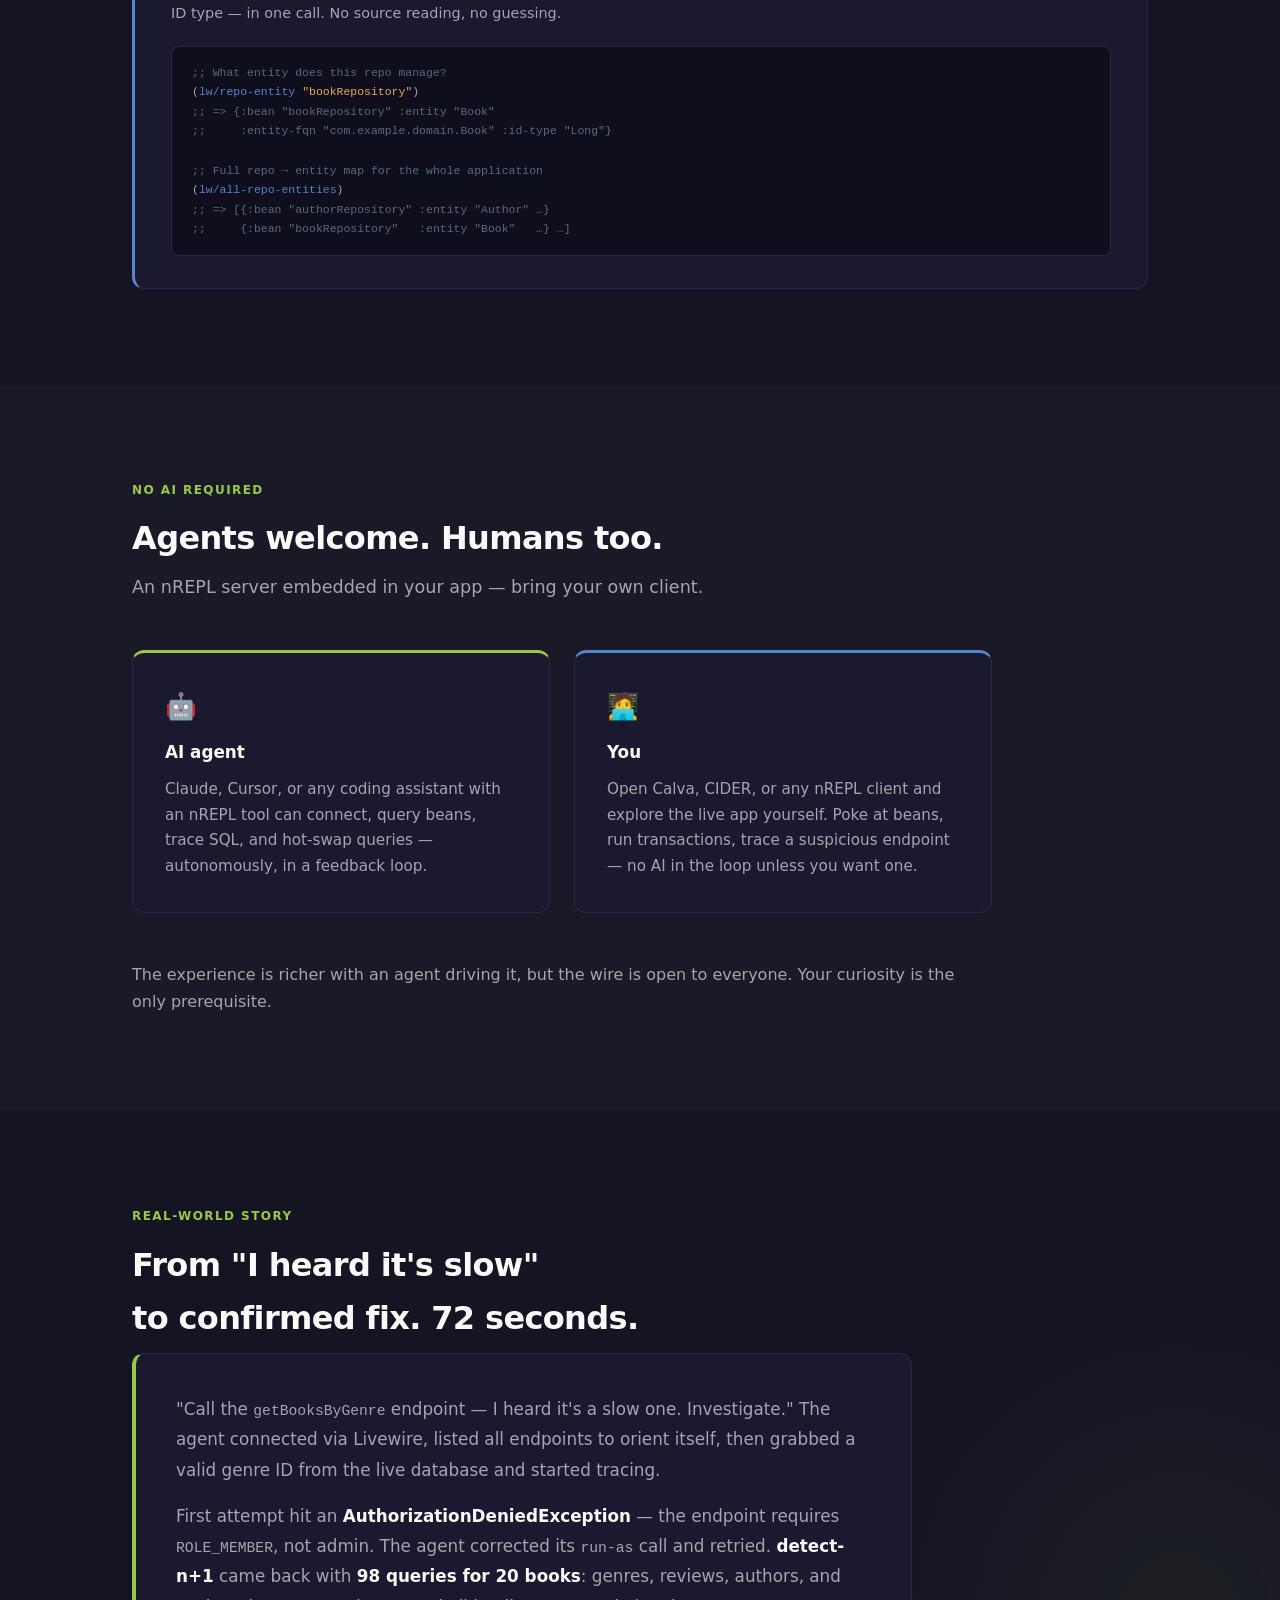
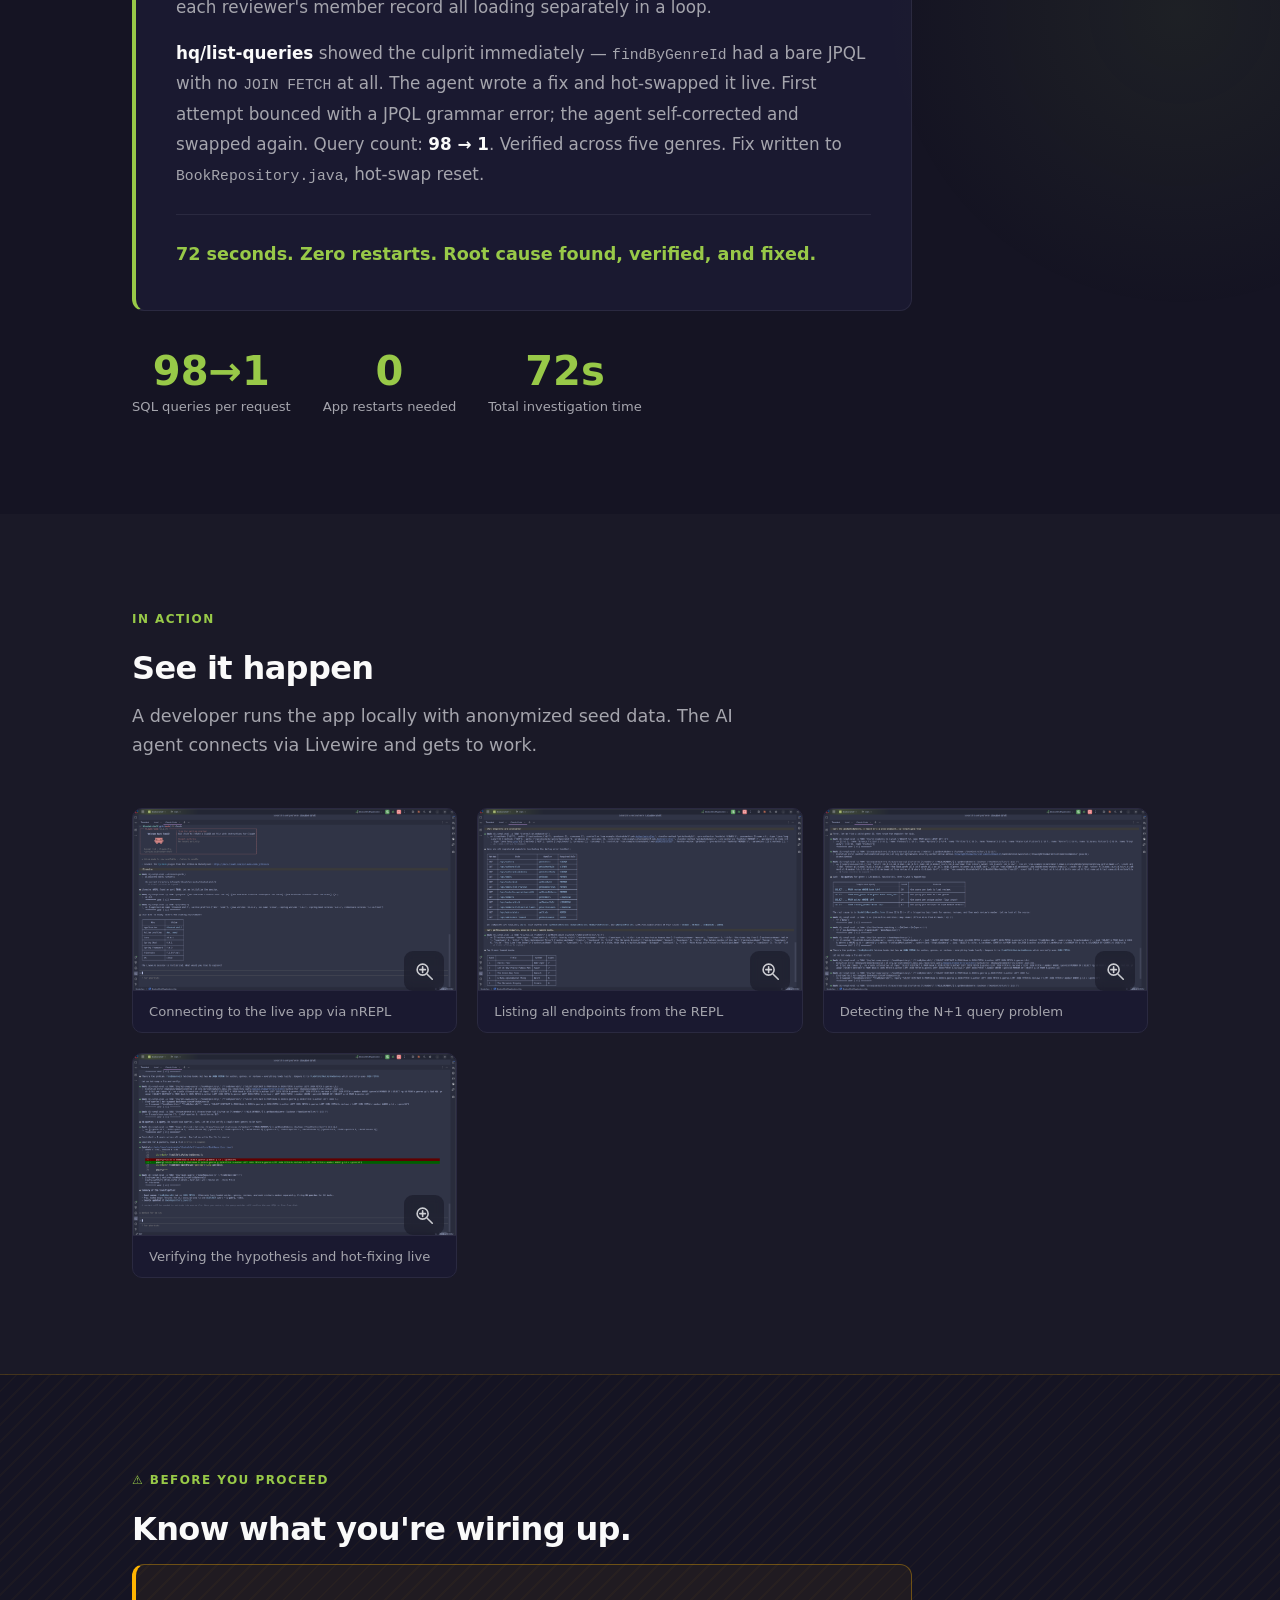
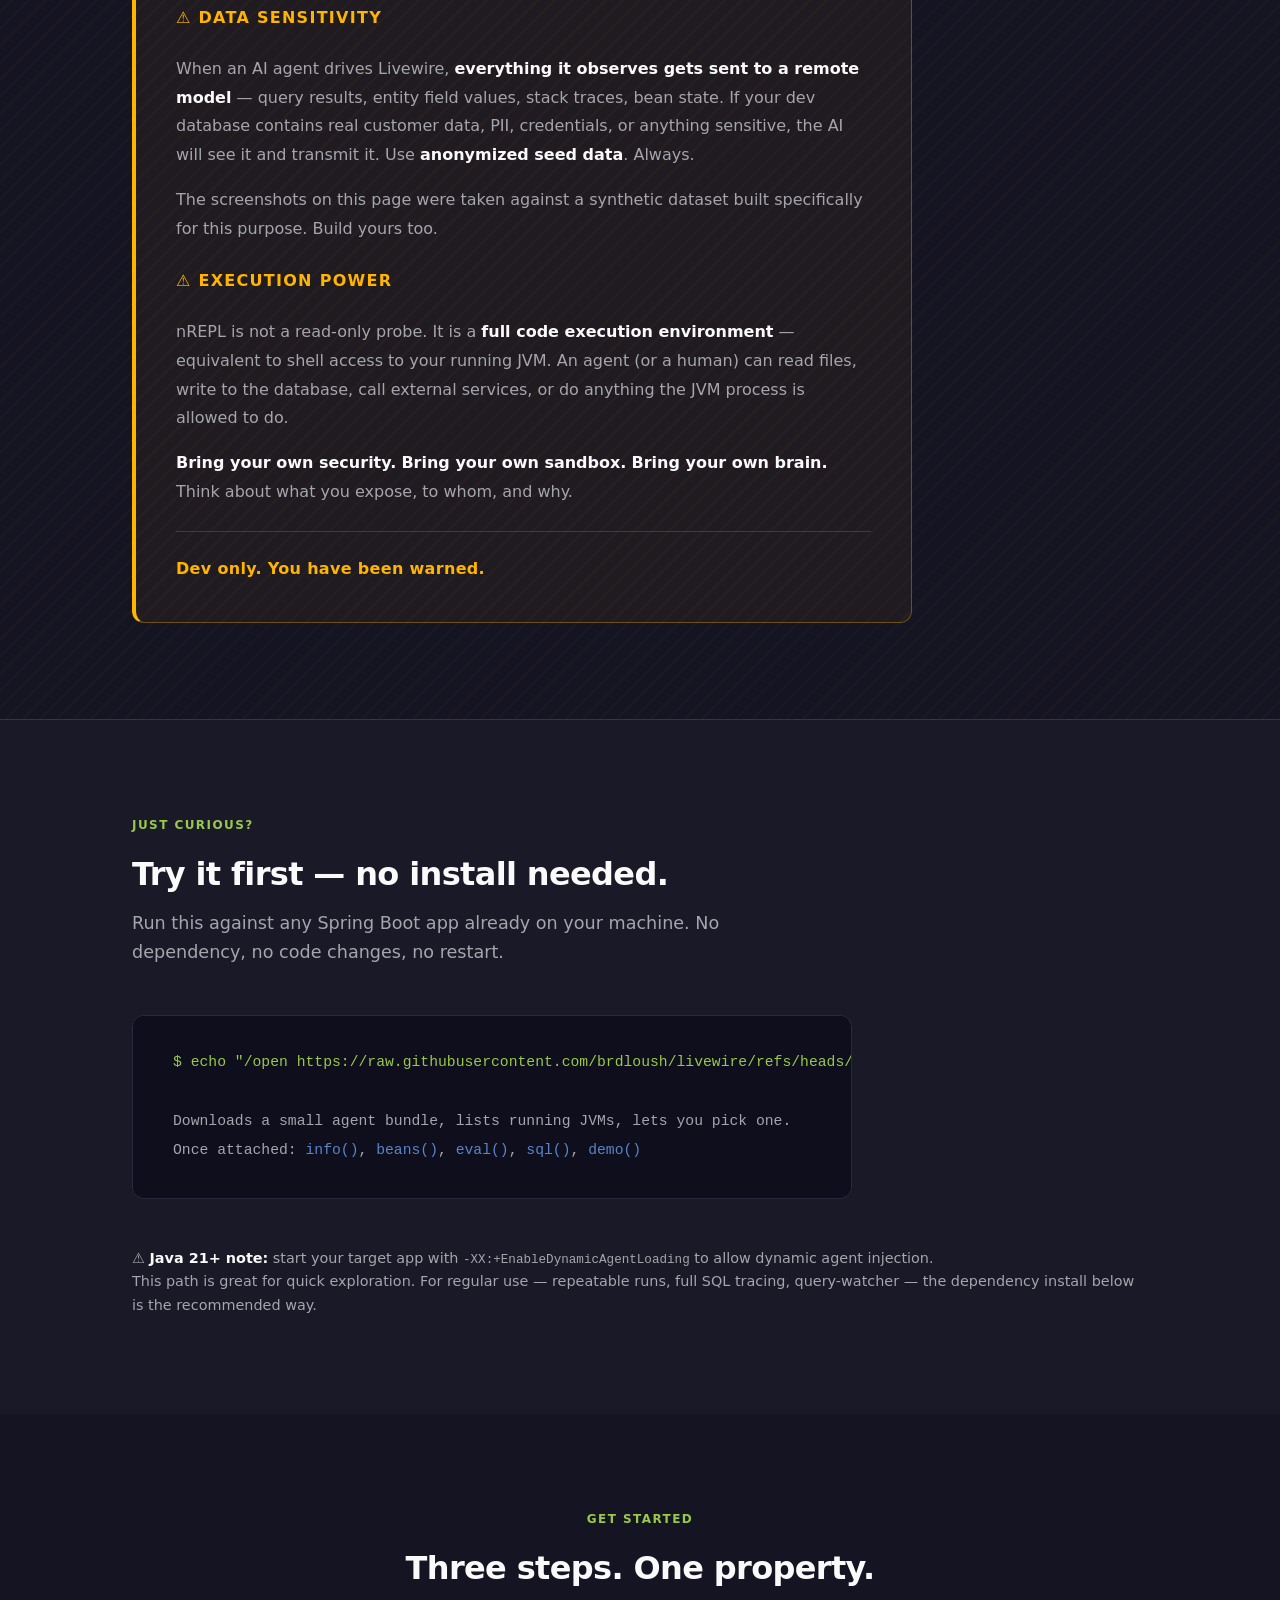
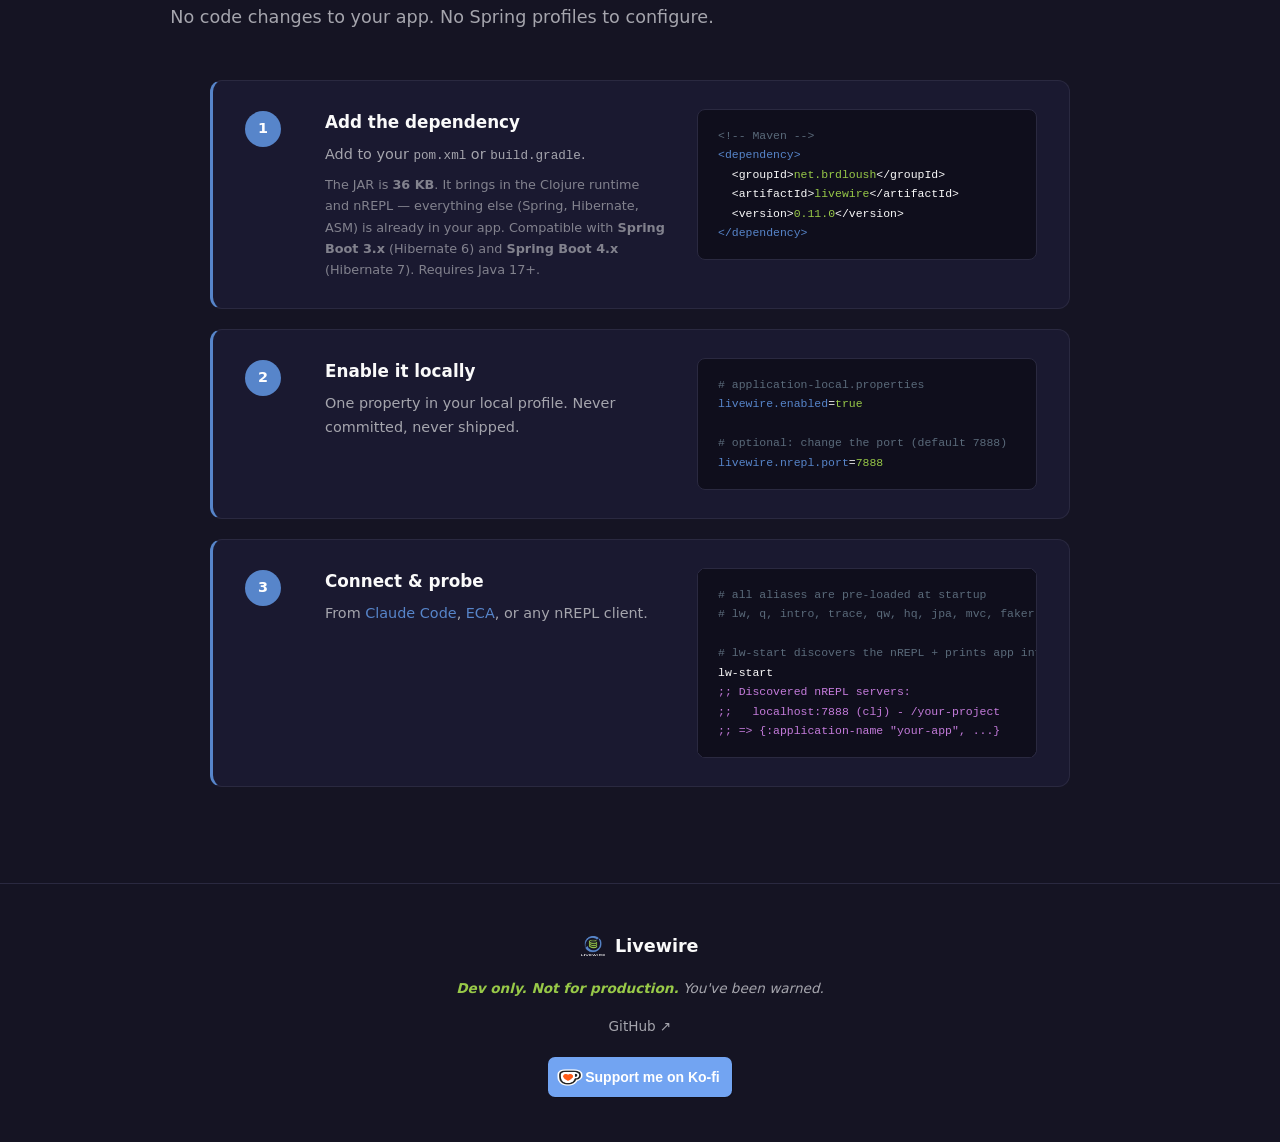
==== commit 34bc3664: "docs: update README and web pages for 28-commit changes - Remove concrete namespace counts throughou" ====
--- a/web/index.html
+++ b/web/index.html
@@ -161,7 +161,9 @@
       &nbsp;&nbsp;&nbsp;&nbsp;&nbsp;&nbsp;&nbsp;&nbsp;&nbsp;&nbsp;&nbsp;&nbsp;<span style="color:var(--border-mid)">├──</span> <span class="hl-blue">mvc</span> &nbsp;&nbsp;· controller probing, JSON serialization<br>
       &nbsp;&nbsp;&nbsp;&nbsp;&nbsp;&nbsp;&nbsp;&nbsp;&nbsp;&nbsp;&nbsp;&nbsp;<span style="color:var(--border-mid)">├──</span> <span class="hl-blue">introspect</span> · entities, endpoints, schema<br>
       &nbsp;&nbsp;&nbsp;&nbsp;&nbsp;&nbsp;&nbsp;&nbsp;&nbsp;&nbsp;&nbsp;&nbsp;<span style="color:var(--border-mid)">├──</span> <span class="hl-blue">hot-queries</span> · live @Query swap<br>
-      &nbsp;&nbsp;&nbsp;&nbsp;&nbsp;&nbsp;&nbsp;&nbsp;&nbsp;&nbsp;&nbsp;&nbsp;<span style="color:var(--border-mid)">└──</span> <span class="hl-blue">query-watcher</span> · auto-apply @Query on recompile<br>
+      &nbsp;&nbsp;&nbsp;&nbsp;&nbsp;&nbsp;&nbsp;&nbsp;&nbsp;&nbsp;&nbsp;&nbsp;<span style="color:var(--border-mid)">├──</span> <span class="hl-blue">query-watcher</span> · auto-apply @Query on recompile<br>
+      &nbsp;&nbsp;&nbsp;&nbsp;&nbsp;&nbsp;&nbsp;&nbsp;&nbsp;&nbsp;&nbsp;&nbsp;<span style="color:var(--border-mid)">├──</span> <span class="hl-blue">faker</span> &nbsp;· realistic test entity generation<br>
+      &nbsp;&nbsp;&nbsp;&nbsp;&nbsp;&nbsp;&nbsp;&nbsp;&nbsp;&nbsp;&nbsp;&nbsp;<span style="color:var(--border-mid)">└──</span> <span class="hl-blue">callgraph</span> · blast radius, dead methods, dep fingerprinting<br>
       <br>
       <span class="hl-green">AI agent</span> <span style="color:var(--border-mid)">(Claude Code, ECA, …) →</span> <span class="hl-blue">clj-nrepl-eval</span> <span style="color:var(--border-mid)">→</span> <span class="hl-green">nREPL</span> <span style="color:var(--border-mid)">→</span> <span class="hl-text">live app</span>
     </div>
@@ -173,7 +175,7 @@
   <div class="container">
     <div class="section-label">Features</div>
     <h2>Everything you need to probe a live Spring app</h2>
-    <p class="section-sub">Ten namespaces. Require and go.</p>
+    <p class="section-sub">A growing suite of namespaces. Require and go.</p>
 
     <div class="features-grid">
 
@@ -519,6 +521,30 @@
   </div>
 </section>
 
+<!-- ── Zero-install try-it ────────────────────────────────────────────── -->
+<section id="try-it">
+  <div class="container">
+    <div class="section-label">Just curious?</div>
+    <h2>Try it first — no install needed.</h2>
+    <p class="section-sub">
+      Run this against any Spring Boot app already on your machine.
+      No dependency, no code changes, no restart.
+    </p>
+    <div class="arch-box" style="margin-top: 1.5rem;">
+      <span class="hl-green">$ echo "/open https://raw.githubusercontent.com/brdloush/livewire/refs/heads/main/attach.jsh" | jshell</span><br>
+      <br>
+      <span style="color:var(--muted)">Downloads a small agent bundle, lists running JVMs, lets you pick one.</span><br>
+      <span style="color:var(--muted)">Once attached: <span class="hl-blue">info()</span>, <span class="hl-blue">beans()</span>, <span class="hl-blue">eval()</span>, <span class="hl-blue">sql()</span>, <span class="hl-blue">demo()</span></span>
+    </div>
+    <p style="margin-top: 1.25rem; color: var(--muted); font-size: 0.9rem;">
+      ⚠️ <strong style="color: var(--text)">Java 21+ note:</strong> start your target app with
+      <code>-XX:+EnableDynamicAgentLoading</code> to allow dynamic agent injection.<br>
+      This path is great for quick exploration. For regular use — repeatable runs,
+      full SQL tracing, query-watcher — the dependency install below is the recommended way.
+    </p>
+  </div>
+</section>
+
 <!-- ── Install ───────────────────────────────────────────────────────── -->
 <section id="install">
   <div class="container">
@@ -561,7 +587,7 @@
           <h3>Connect &amp; probe</h3>
           <p>From <a href="https://www.anthropic.com/claude-code" target="_blank" rel="noopener">Claude Code</a>, <a href="https://eca.dev" target="_blank" rel="noopener">ECA</a>, or any nREPL client.</p>
         </div>
-        <div class="code-block"><pre><span class="c"># all 10 aliases are pre-loaded at startup</span>
+        <div class="code-block"><pre><span class="c"># all aliases are pre-loaded at startup</span>
 <span class="c"># lw, q, intro, trace, qw, hq, jpa, mvc, faker, cg</span>
 
 <span class="c"># lw-start discovers the nREPL + prints app info</span>
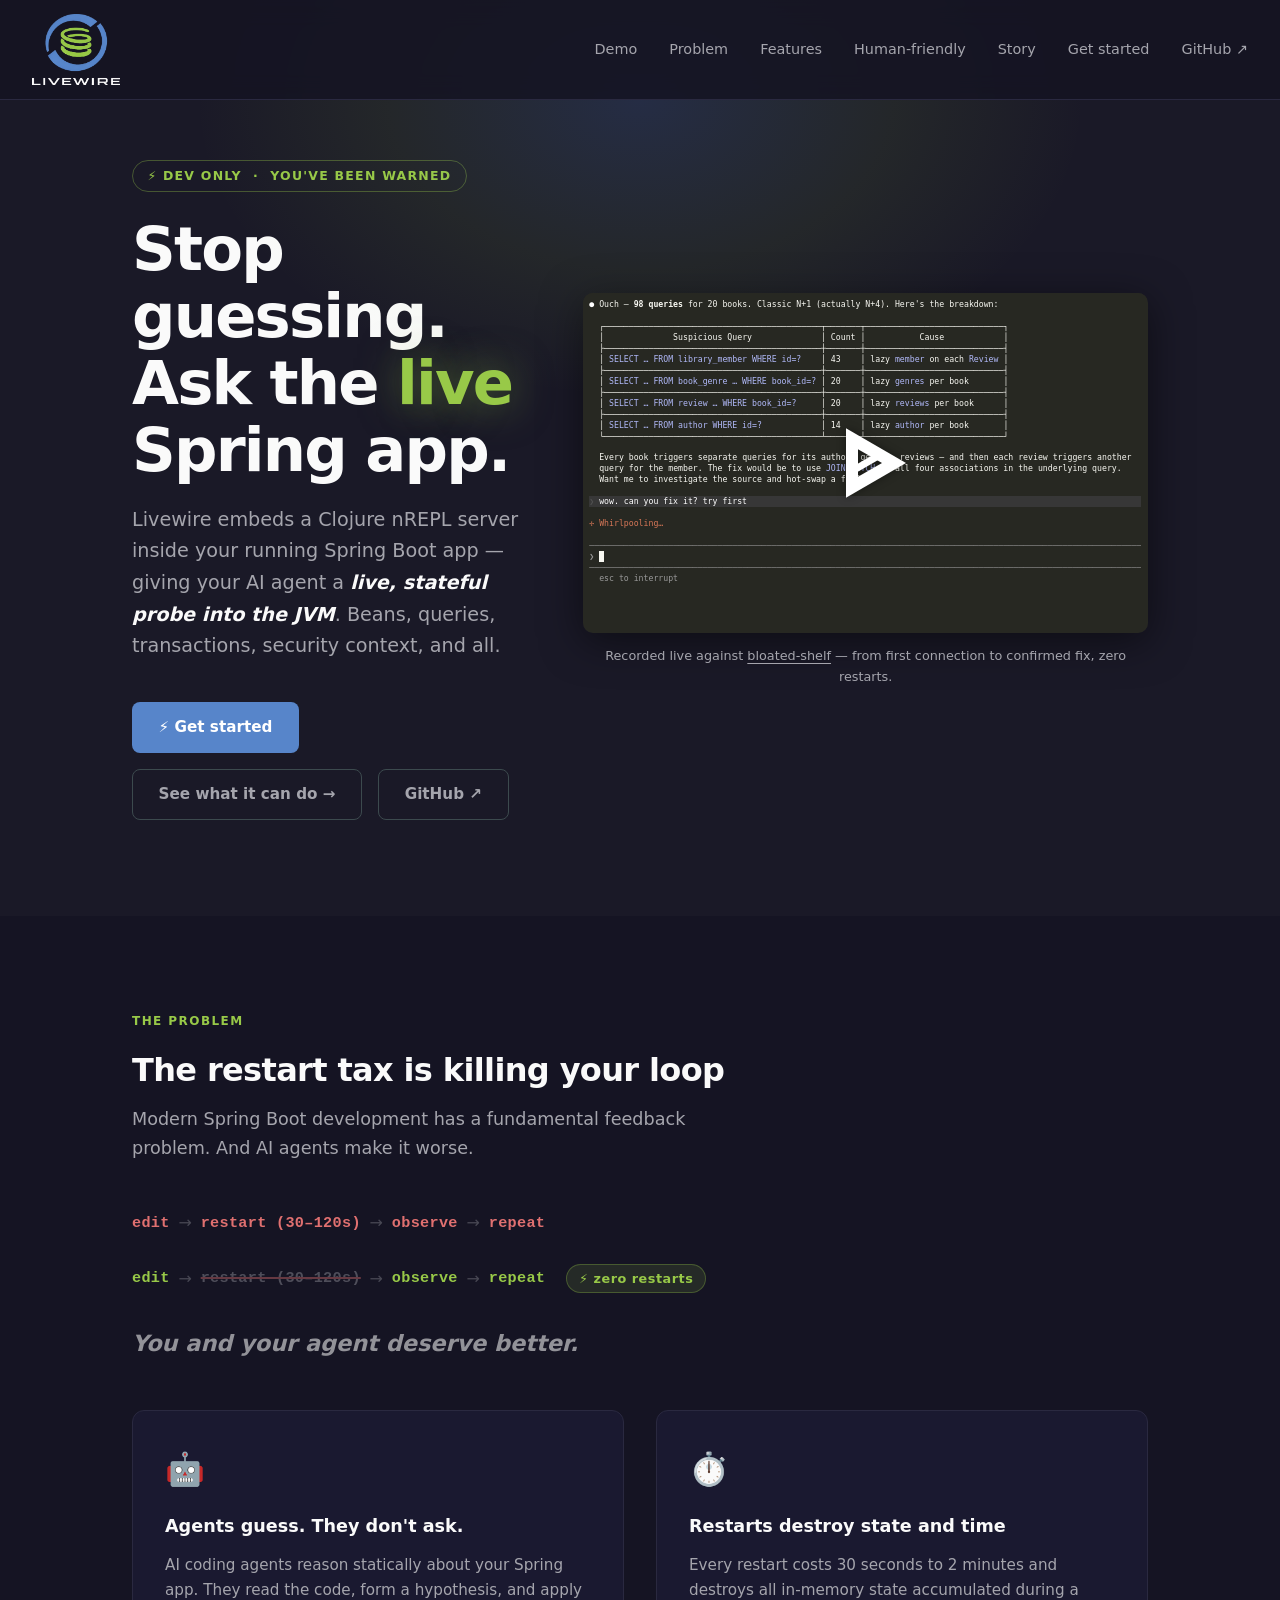
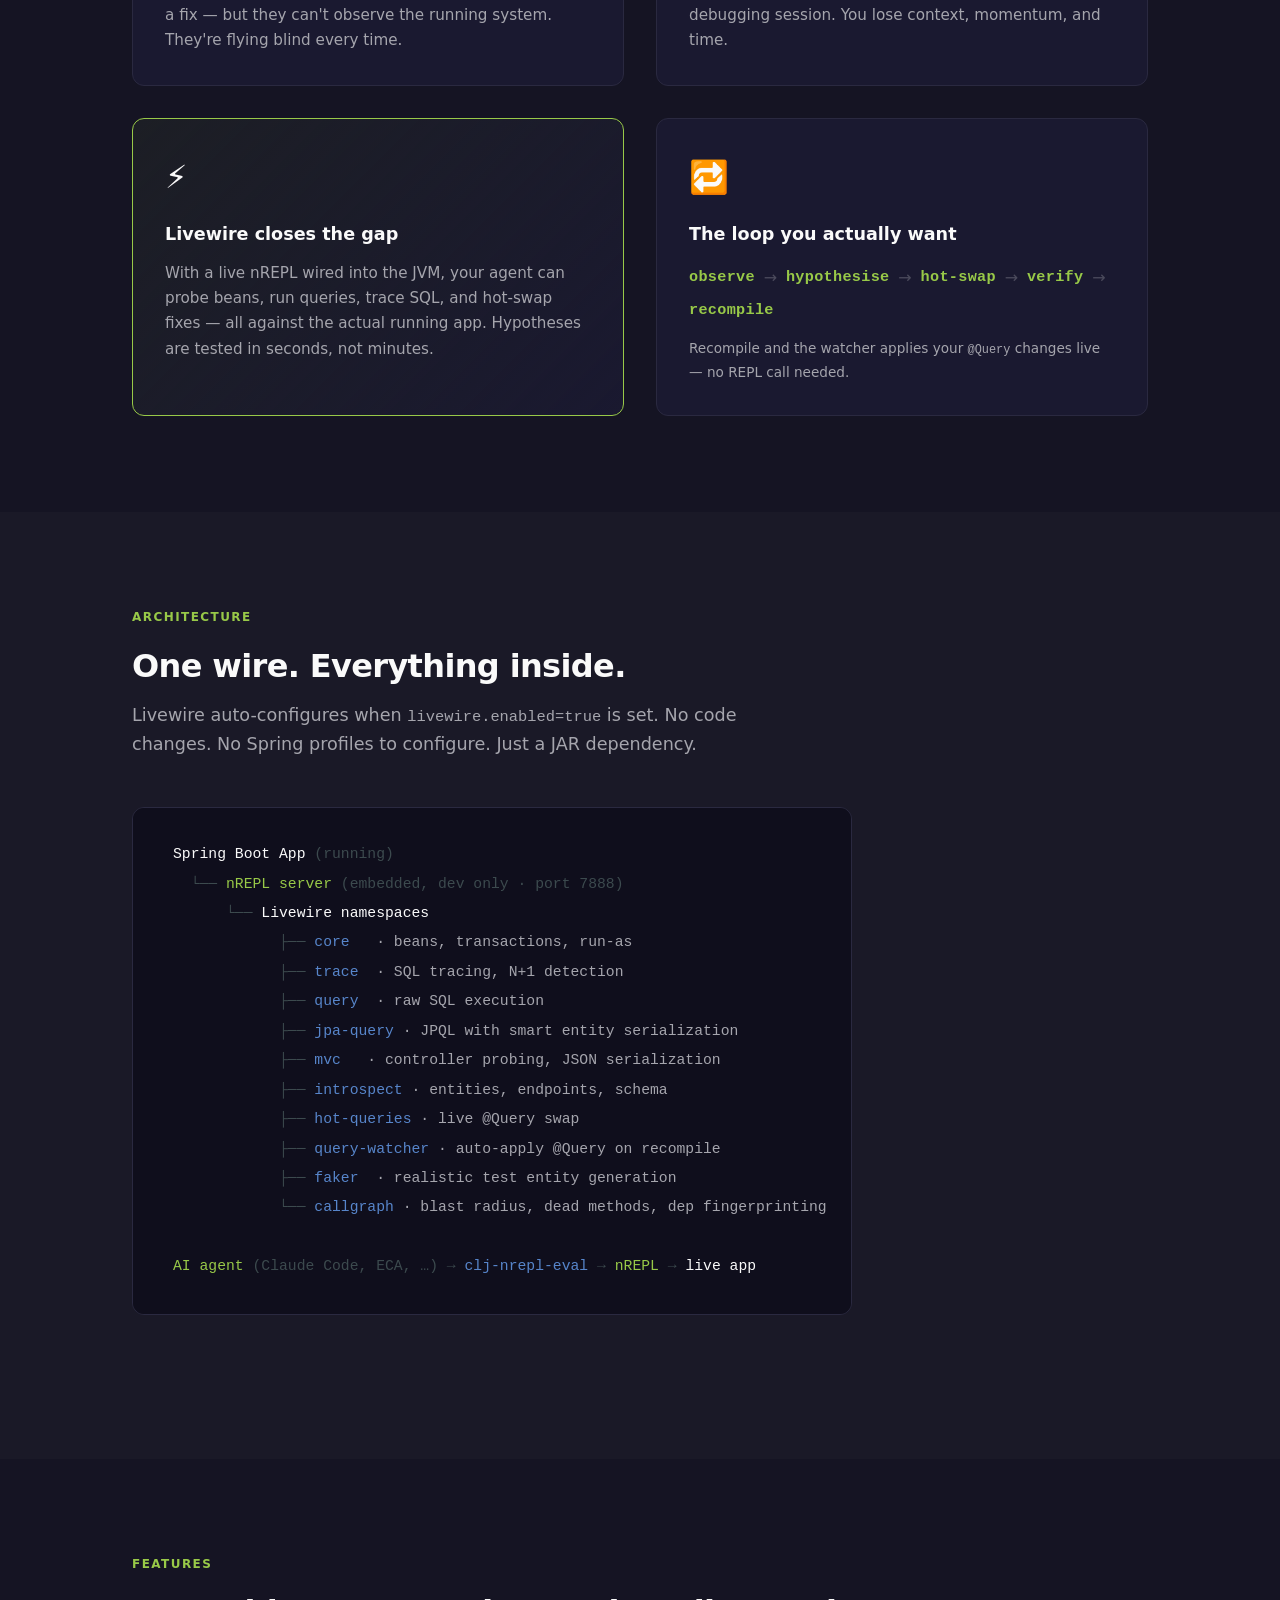
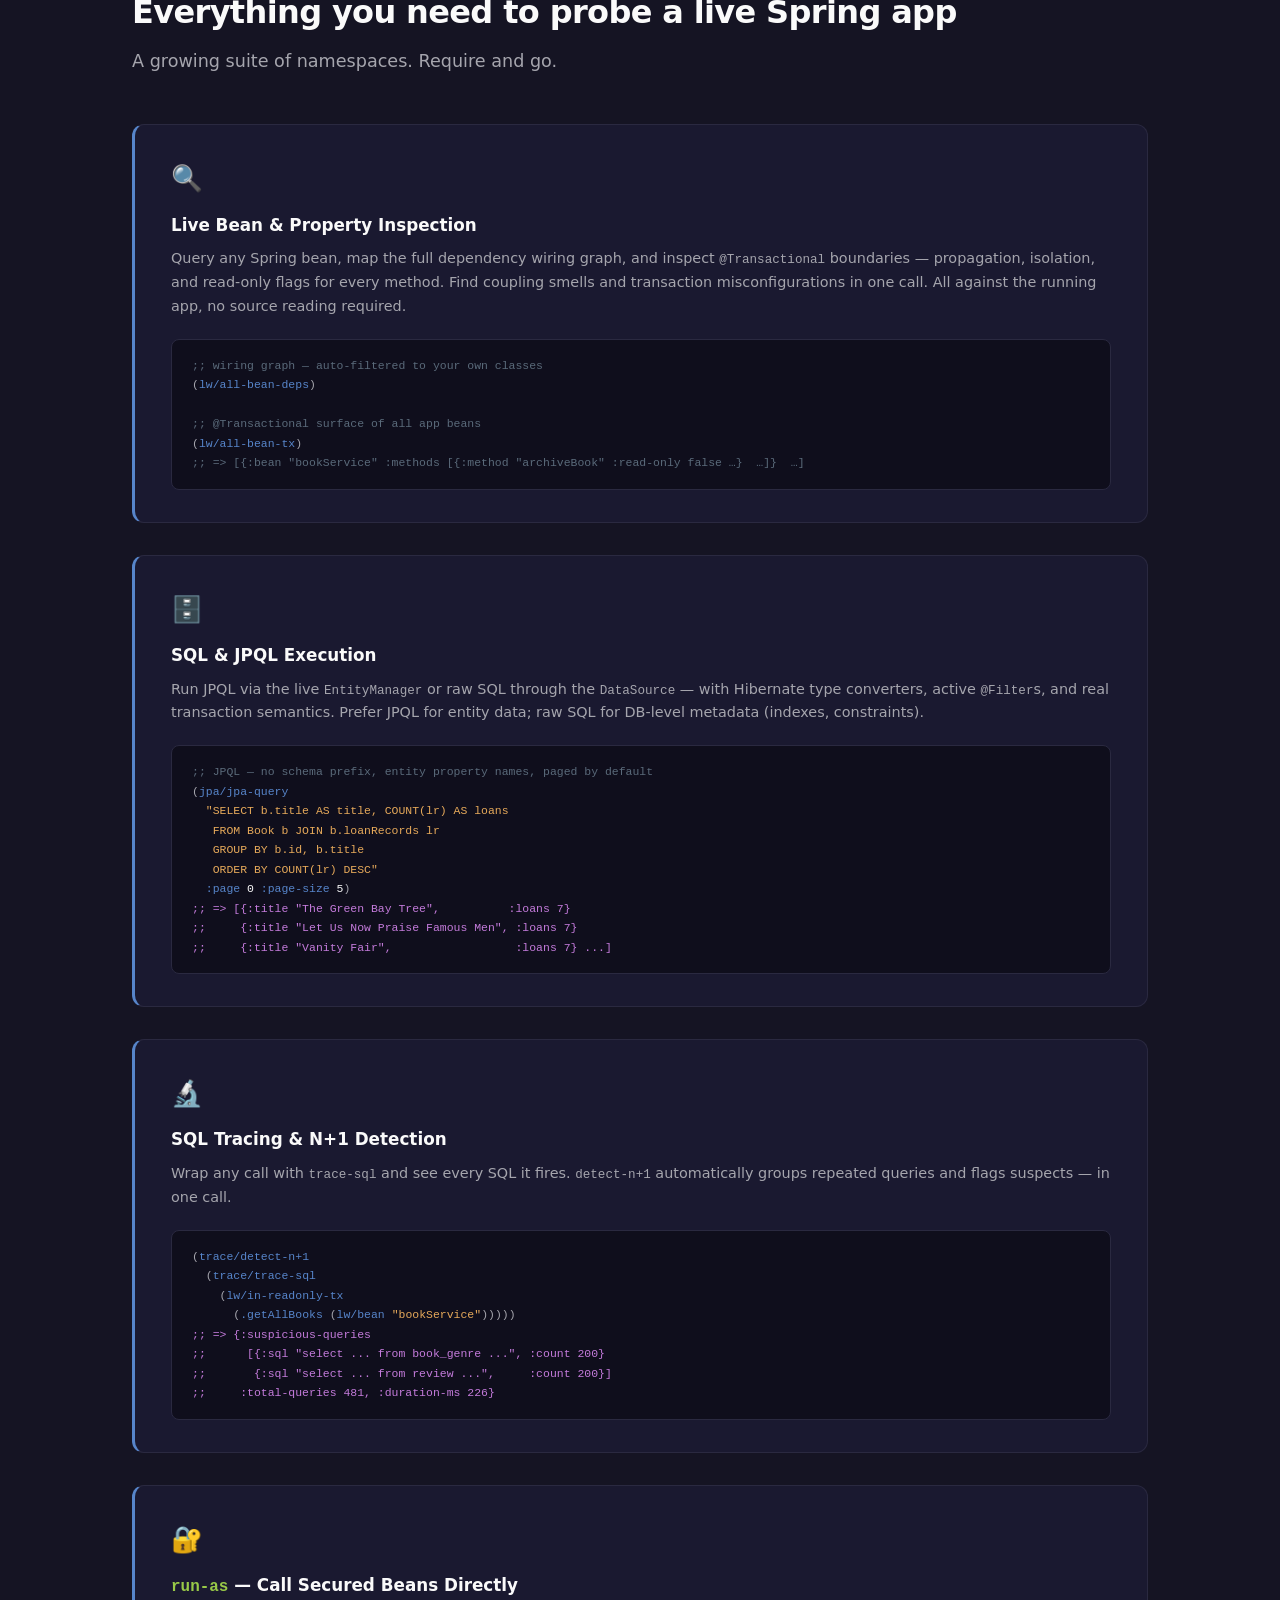
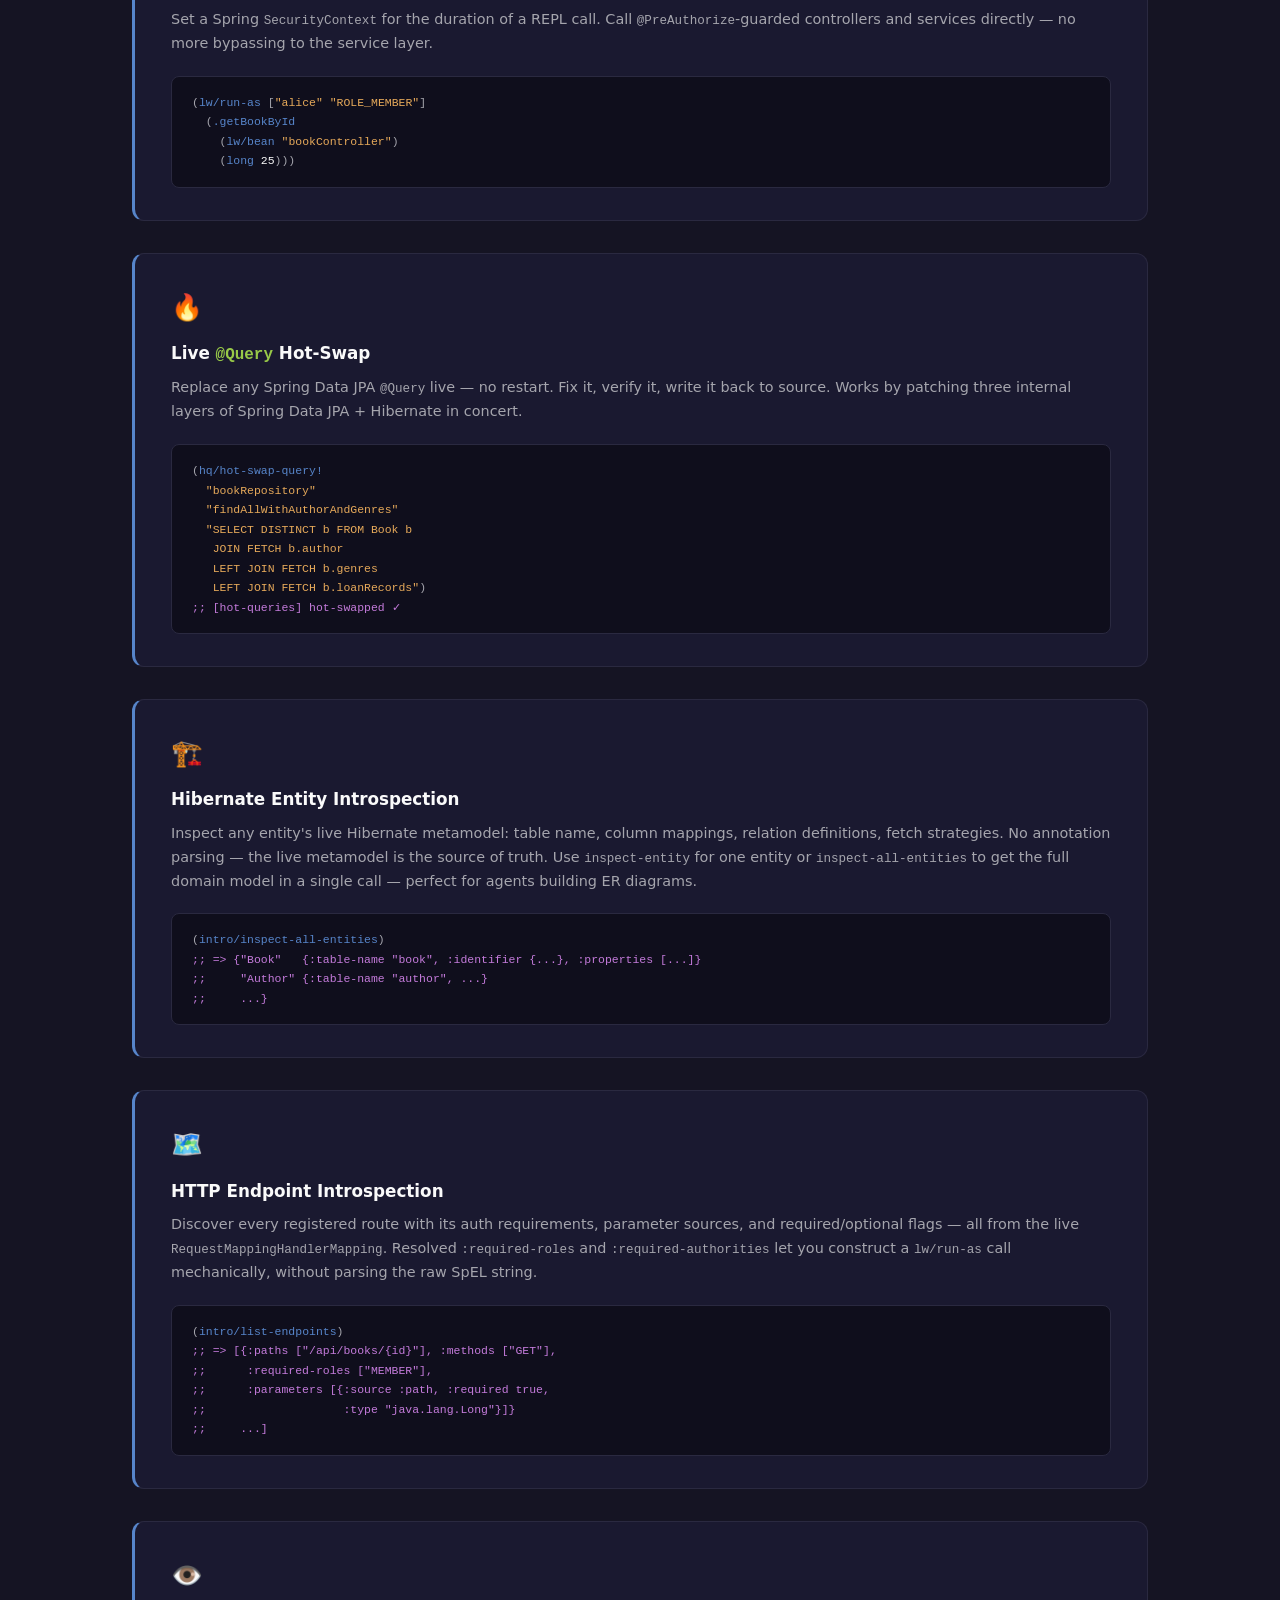
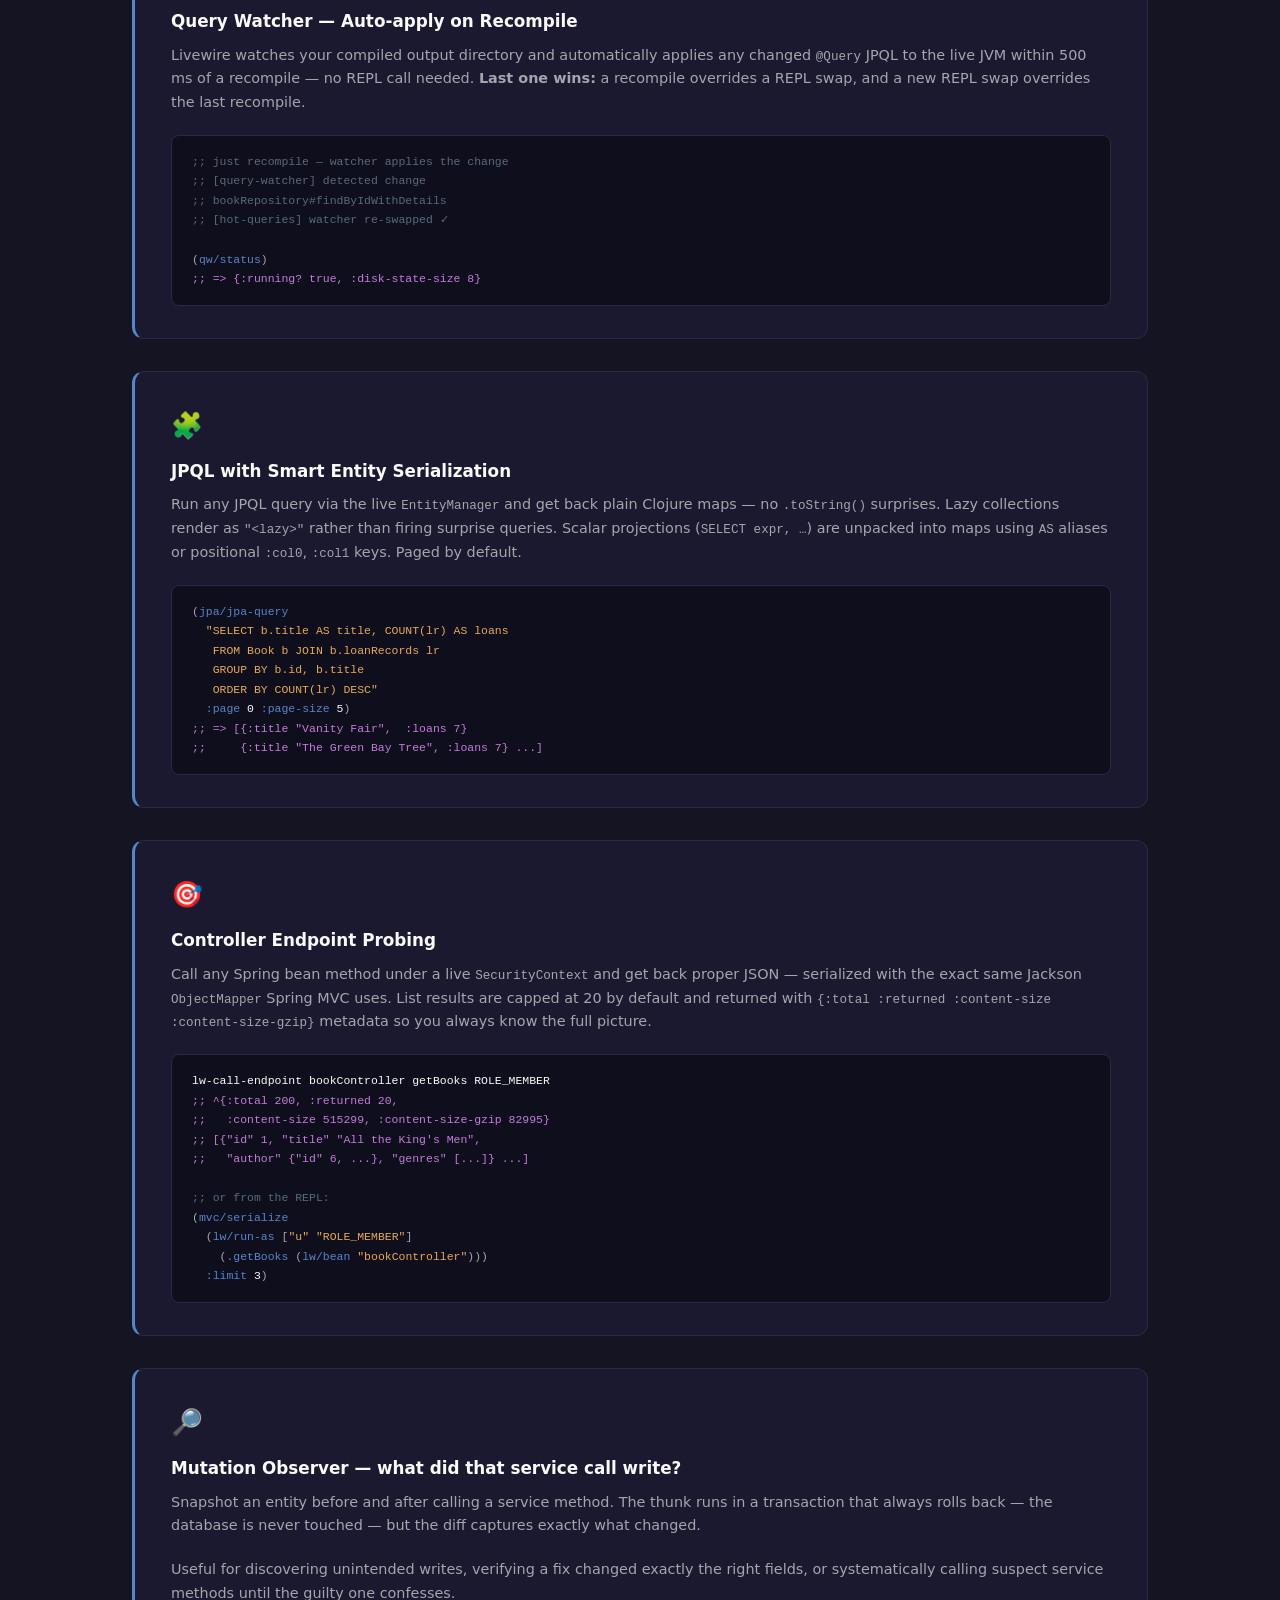
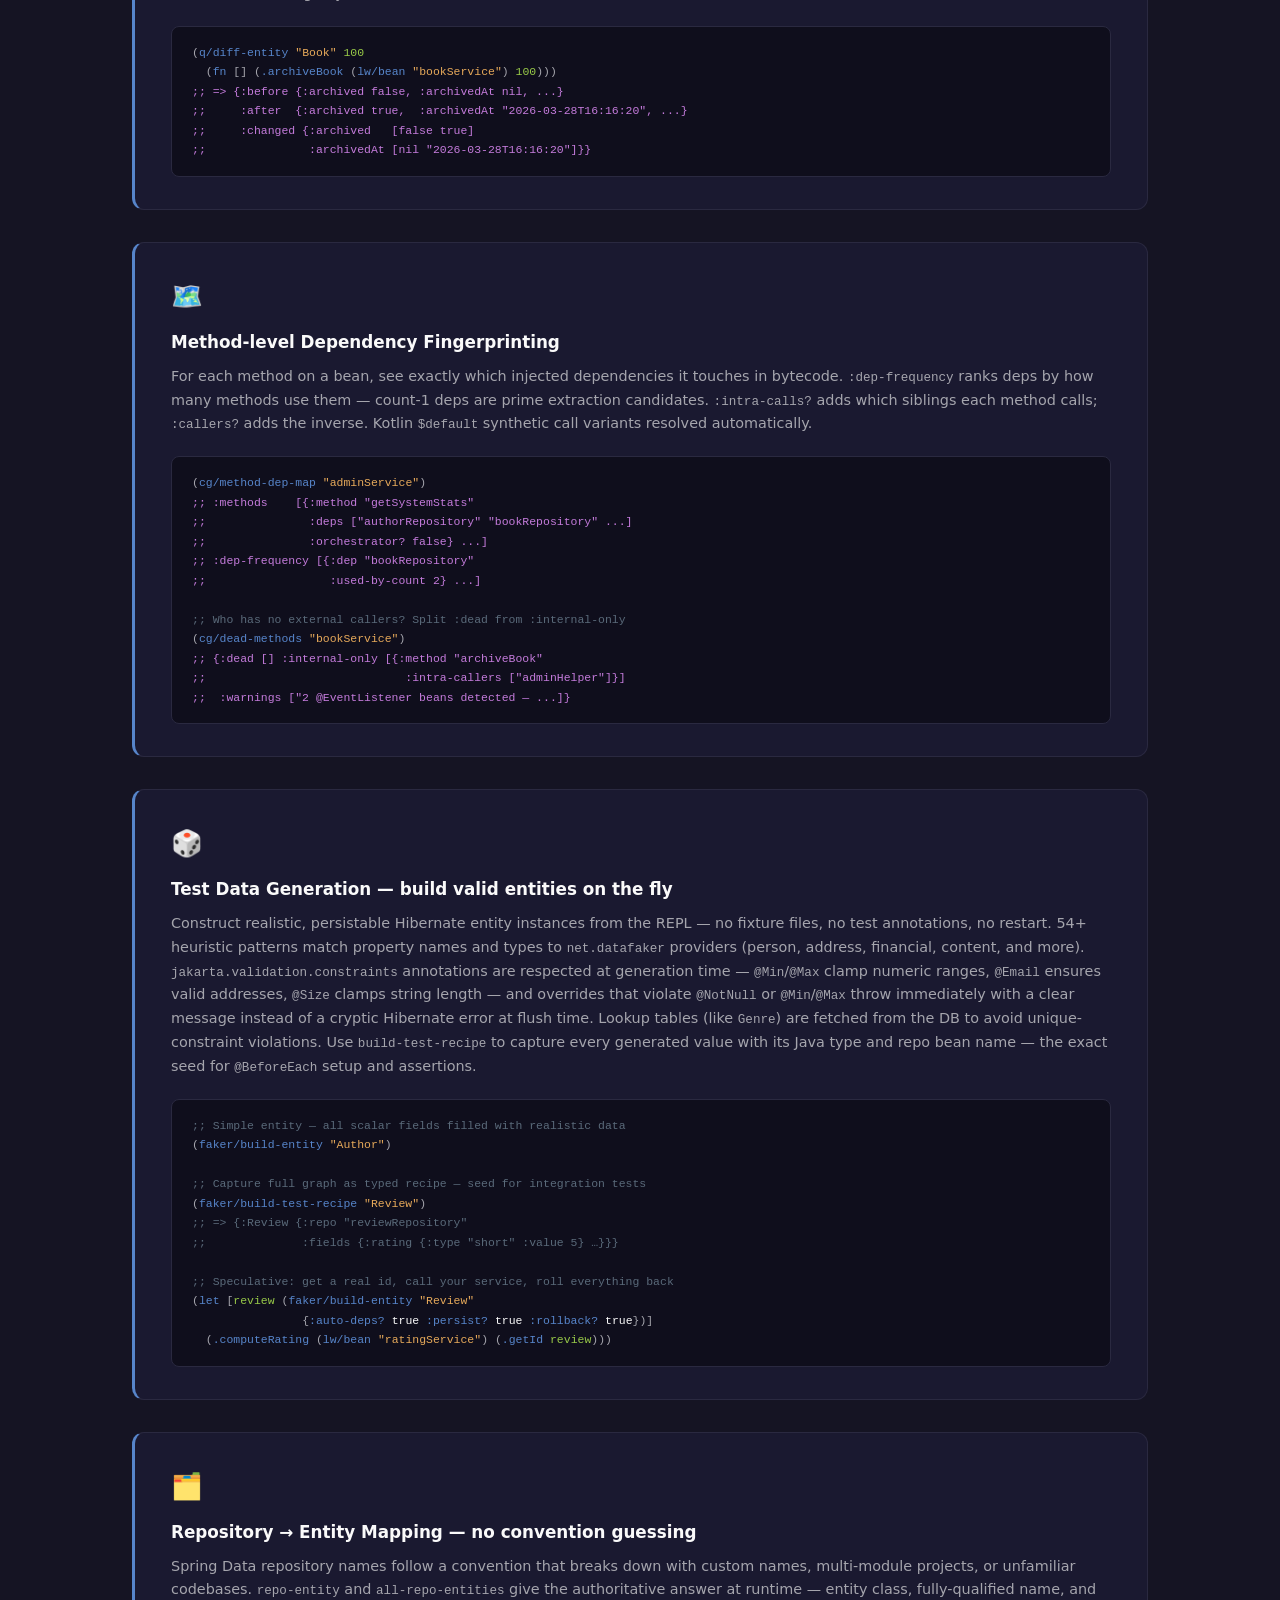
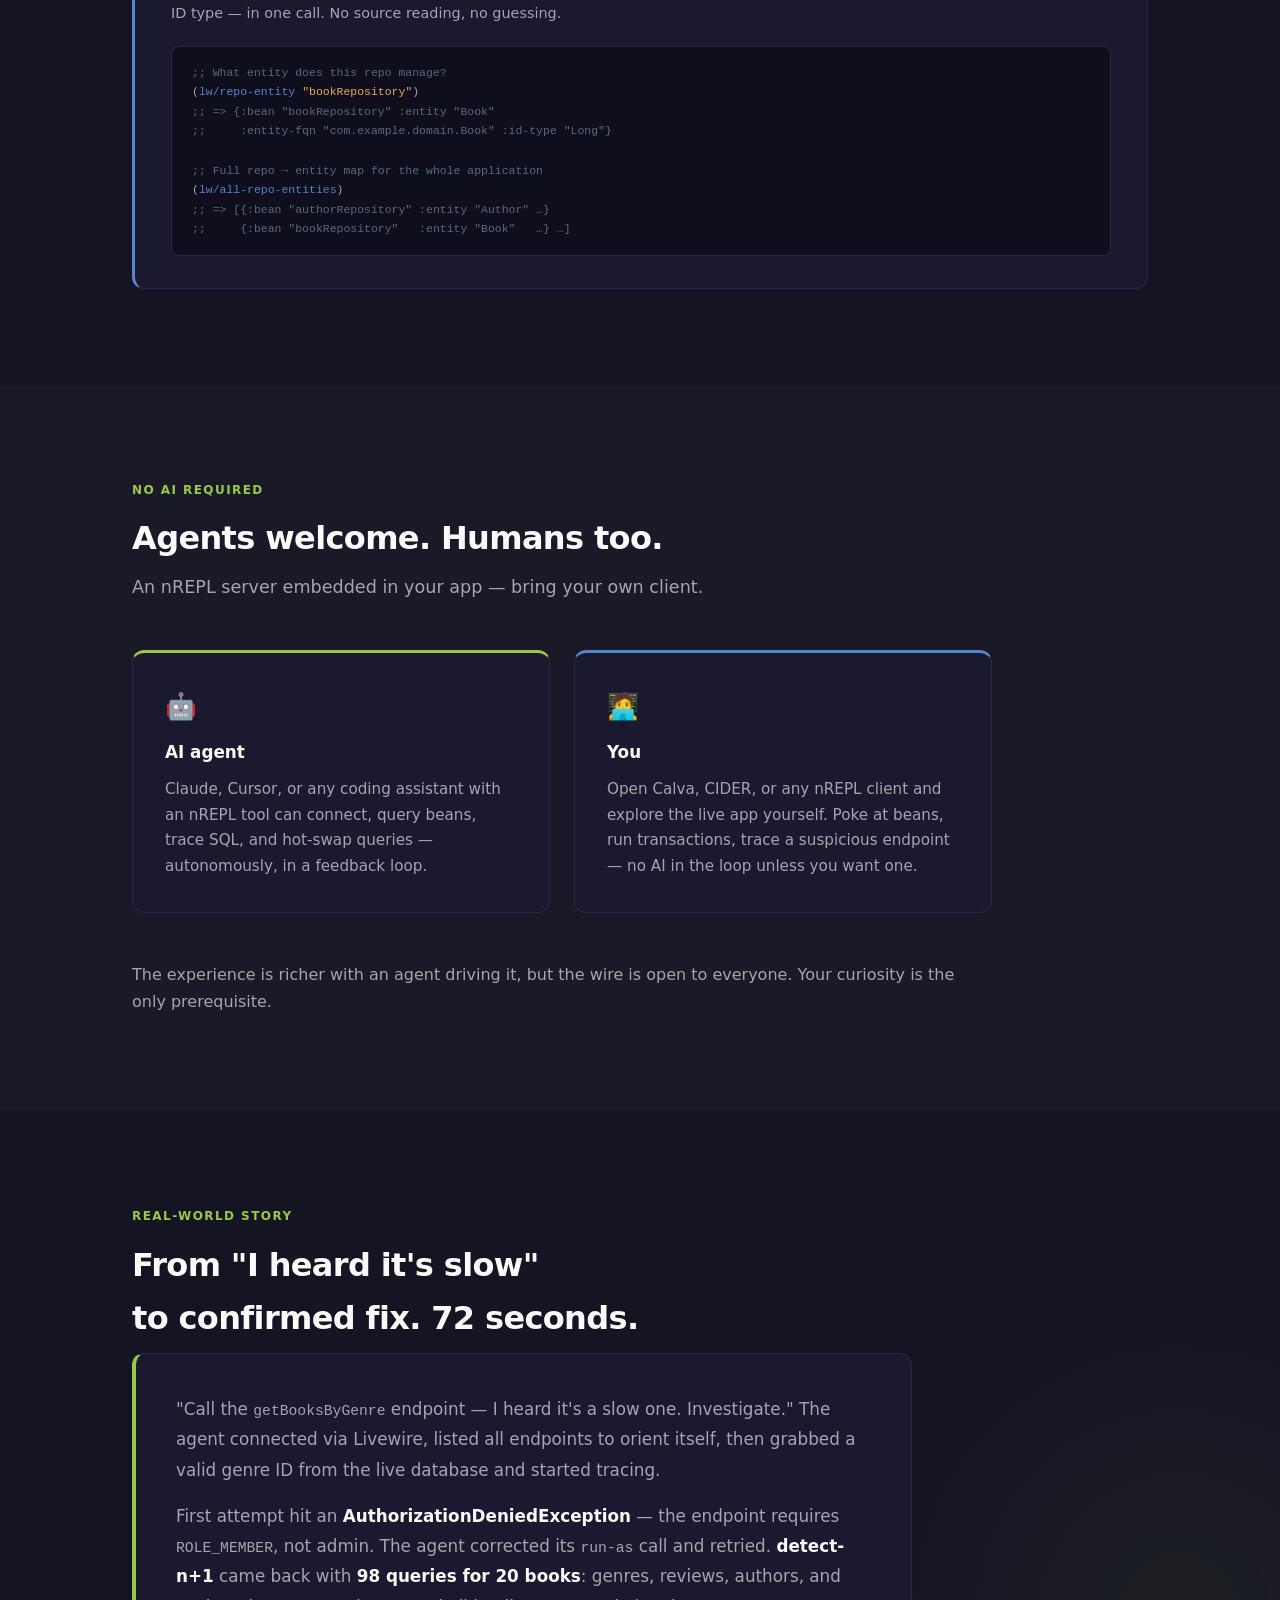
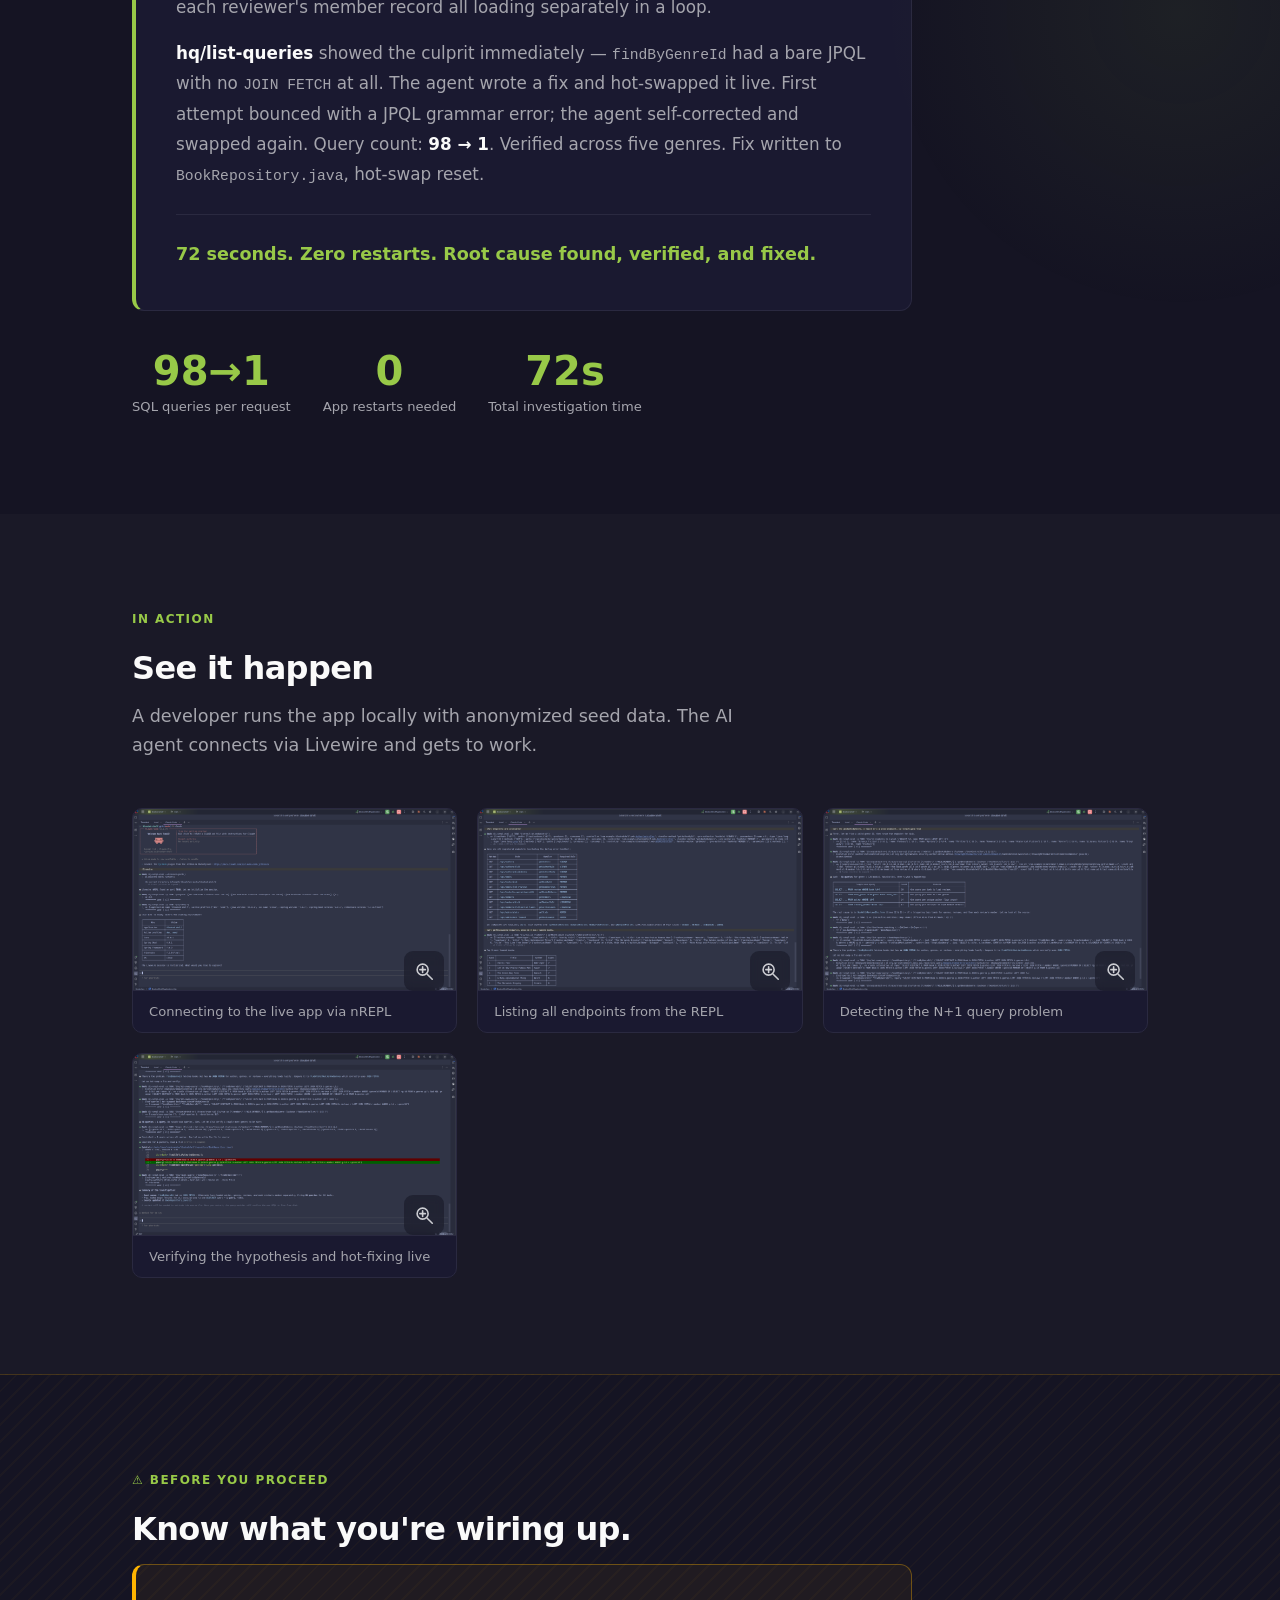
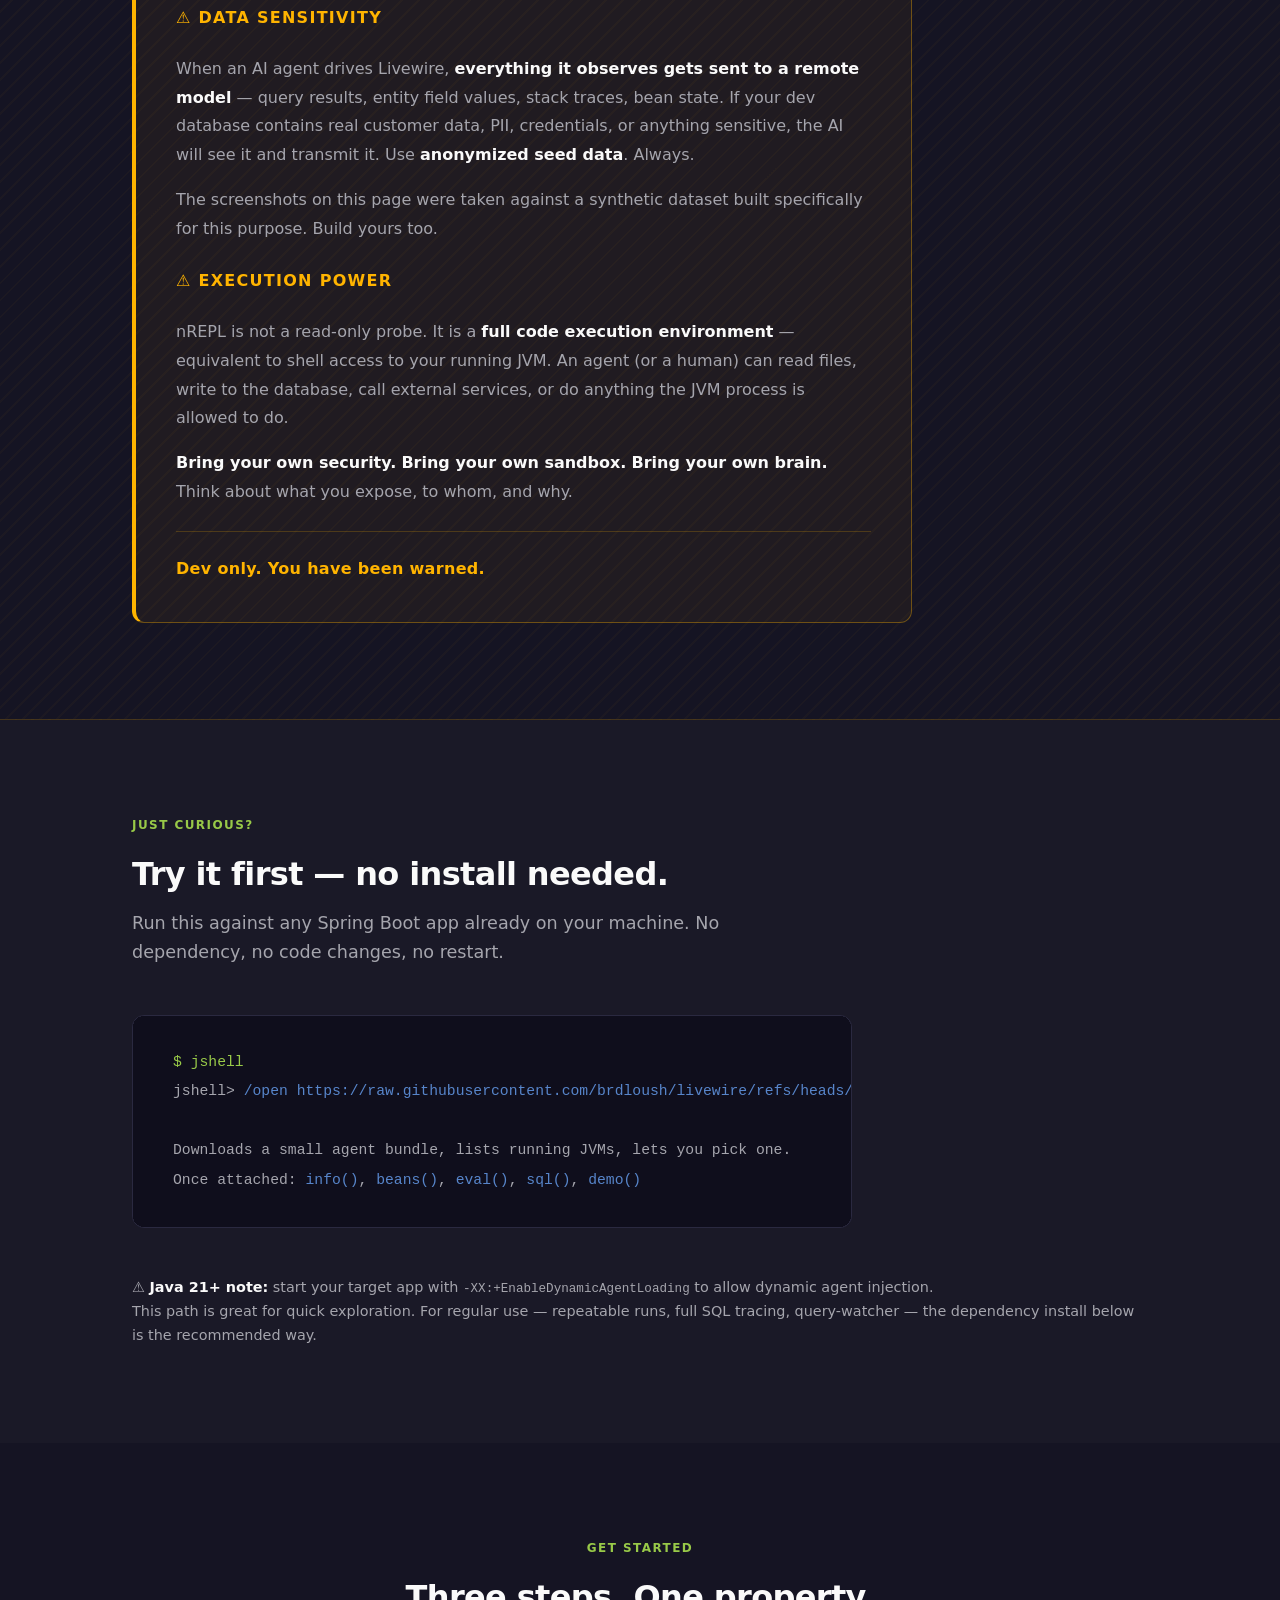
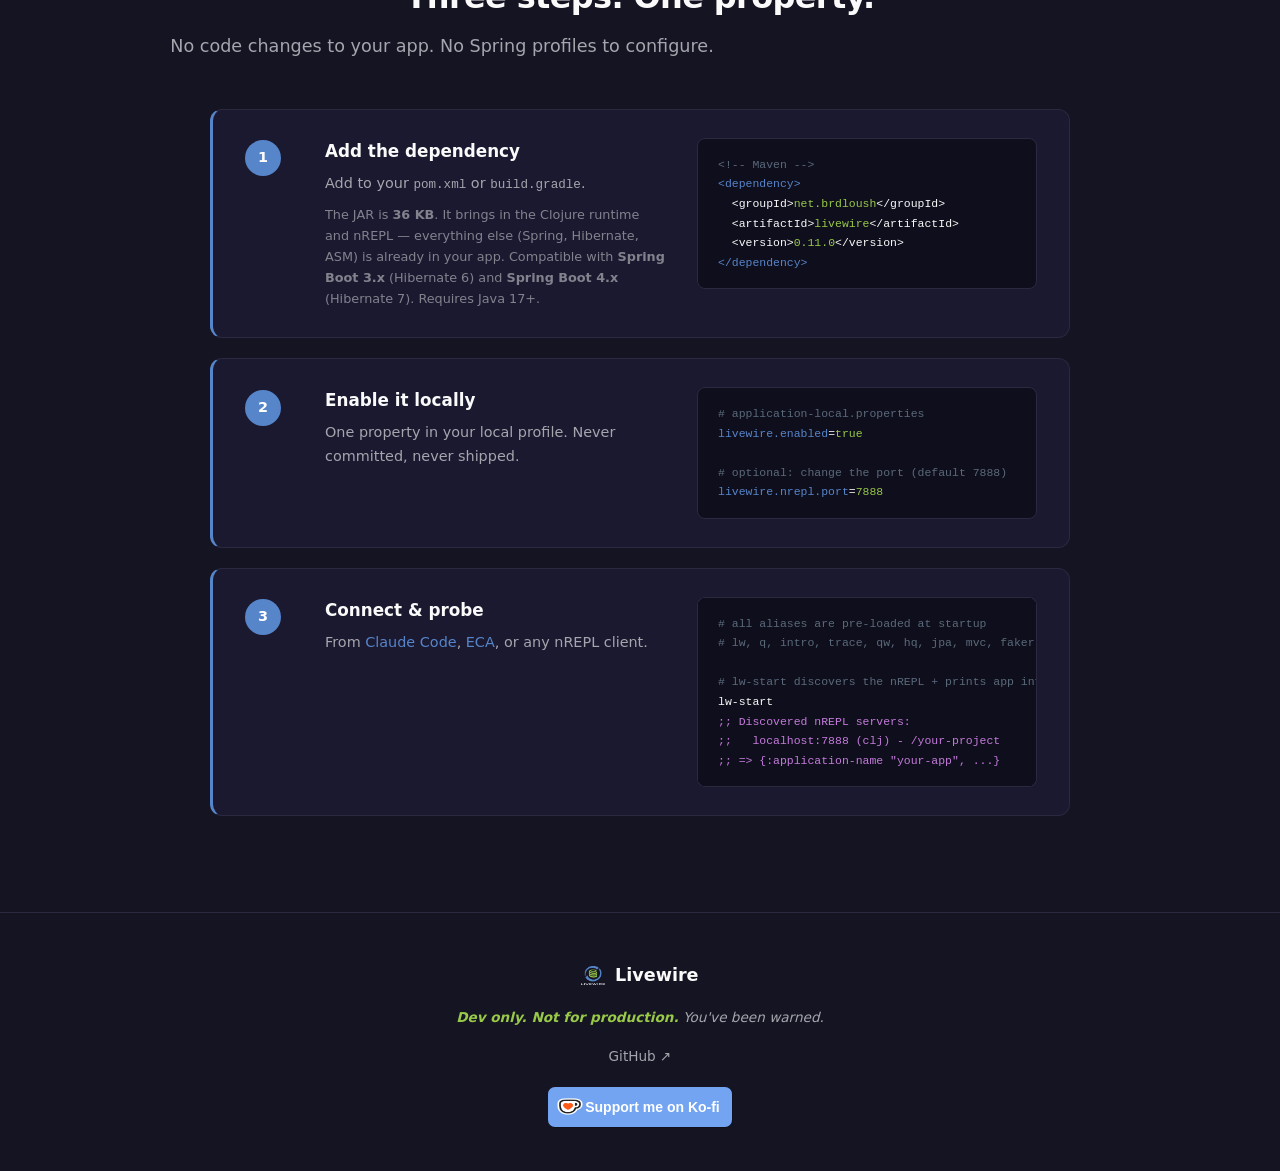
==== commit be318d11: "fix: correct jshell zero-install instructions The echo pipe approach exits immediately after loading" ====
--- a/web/index.html
+++ b/web/index.html
@@ -531,7 +531,8 @@
       No dependency, no code changes, no restart.
     </p>
     <div class="arch-box" style="margin-top: 1.5rem;">
-      <span class="hl-green">$ echo "/open https://raw.githubusercontent.com/brdloush/livewire/refs/heads/main/attach.jsh" | jshell</span><br>
+      <span class="hl-green">$ jshell</span><br>
+      <span style="color:var(--muted)">jshell&gt; </span><span class="hl-blue">/open https://raw.githubusercontent.com/brdloush/livewire/refs/heads/main/attach.jsh</span><br>
       <br>
       <span style="color:var(--muted)">Downloads a small agent bundle, lists running JVMs, lets you pick one.</span><br>
       <span style="color:var(--muted)">Once attached: <span class="hl-blue">info()</span>, <span class="hl-blue">beans()</span>, <span class="hl-blue">eval()</span>, <span class="hl-blue">sql()</span>, <span class="hl-blue">demo()</span></span>
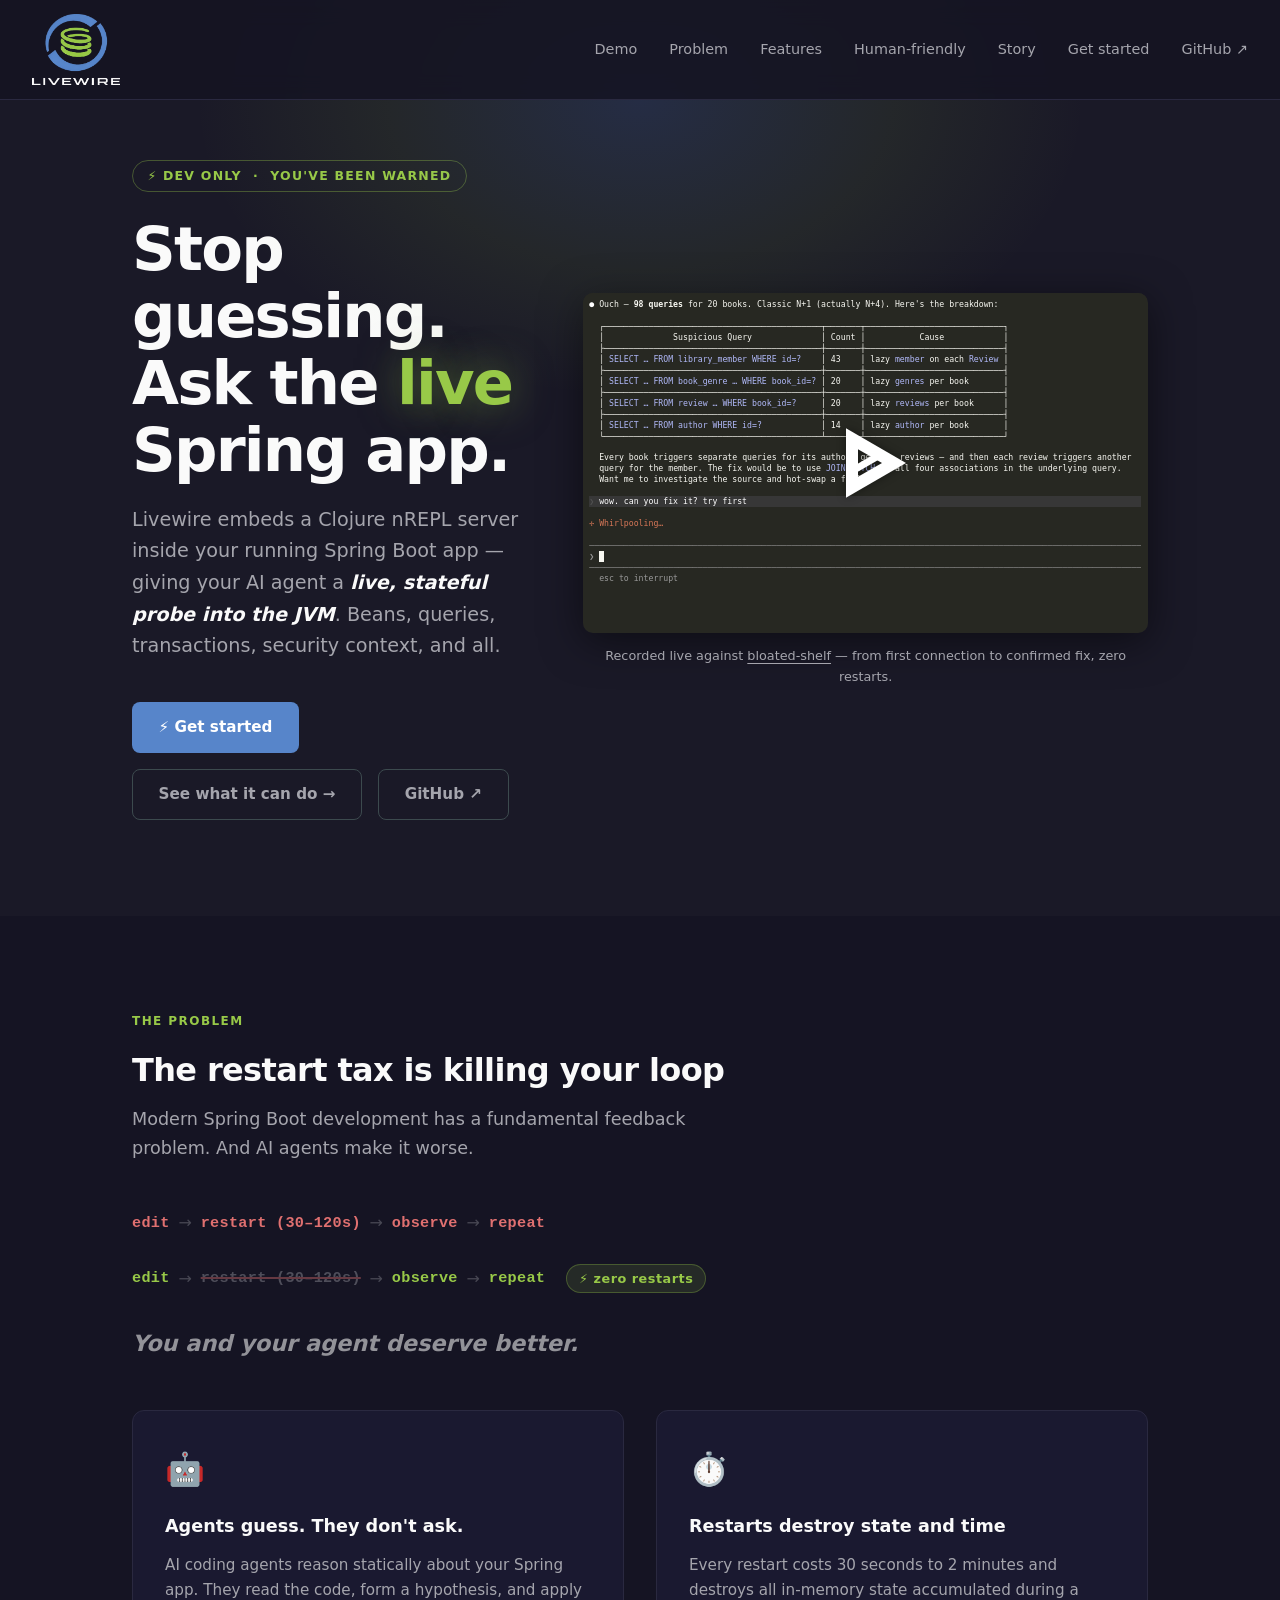
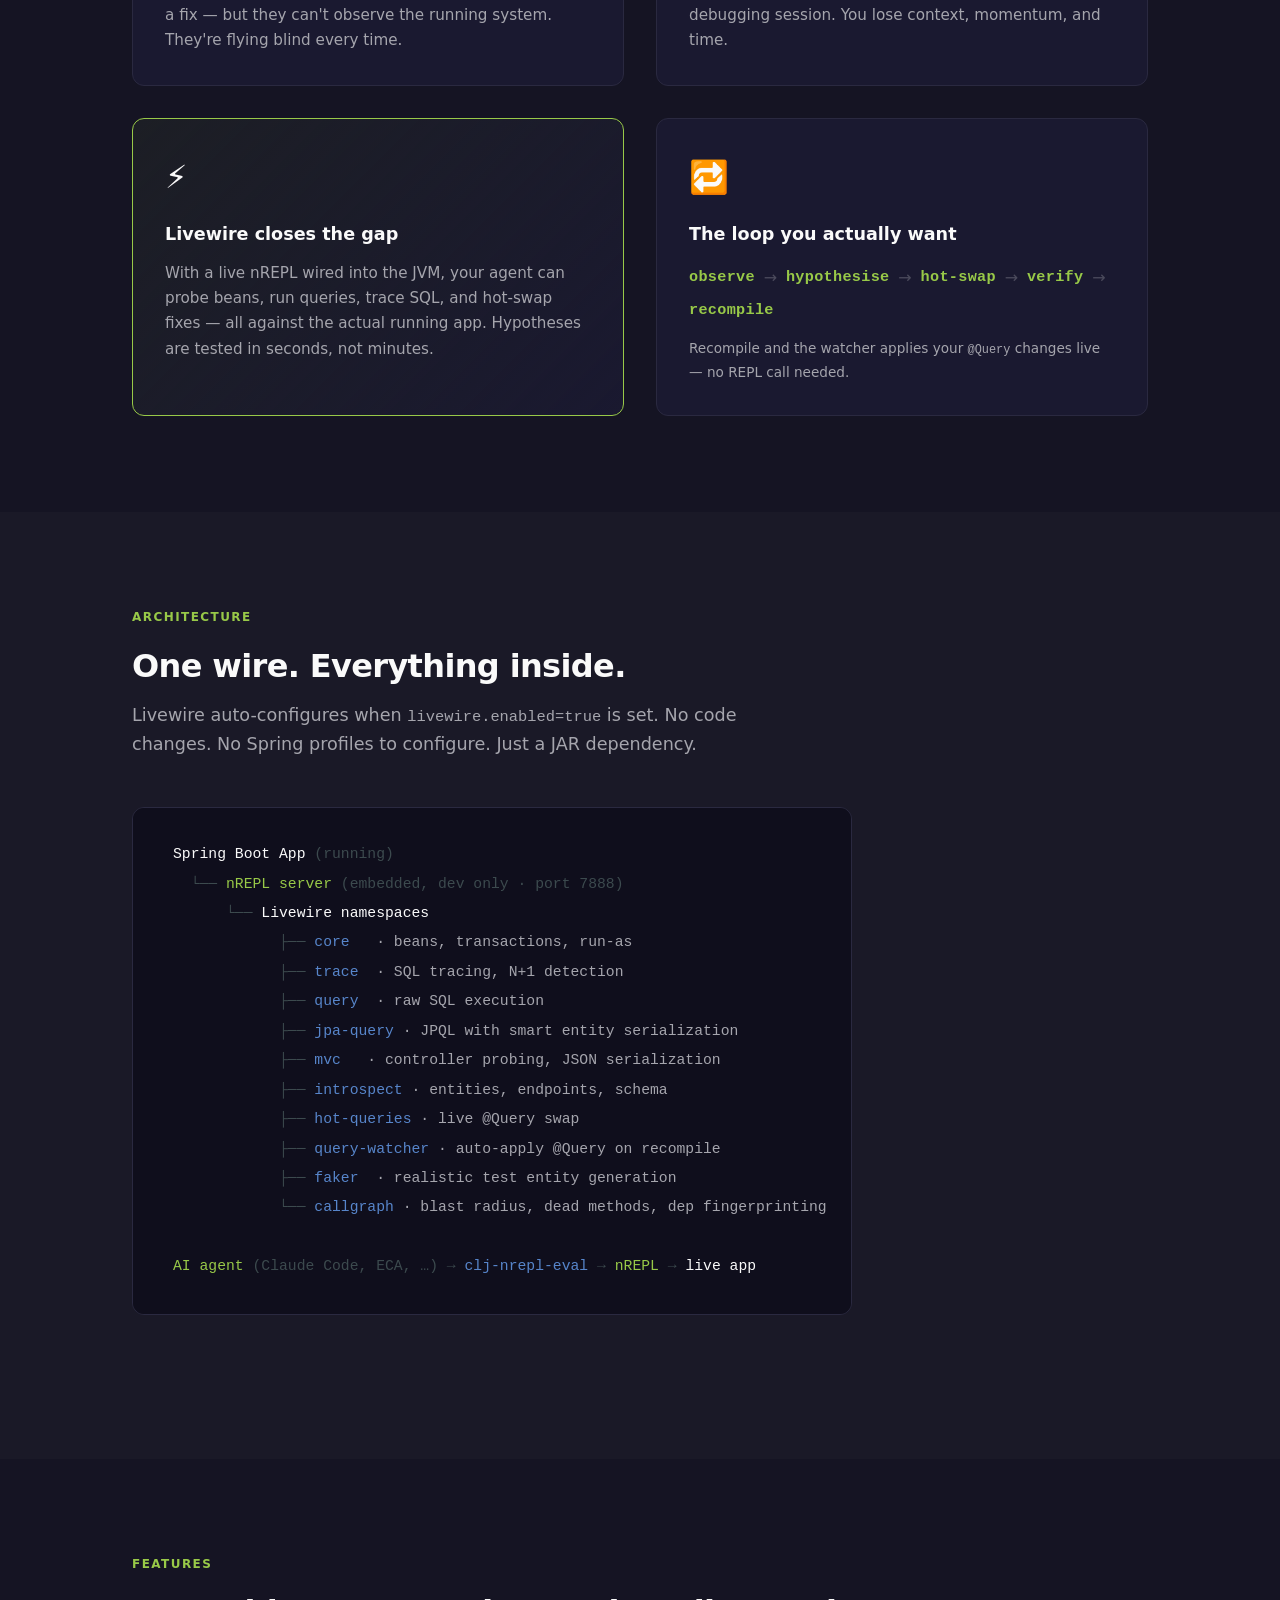
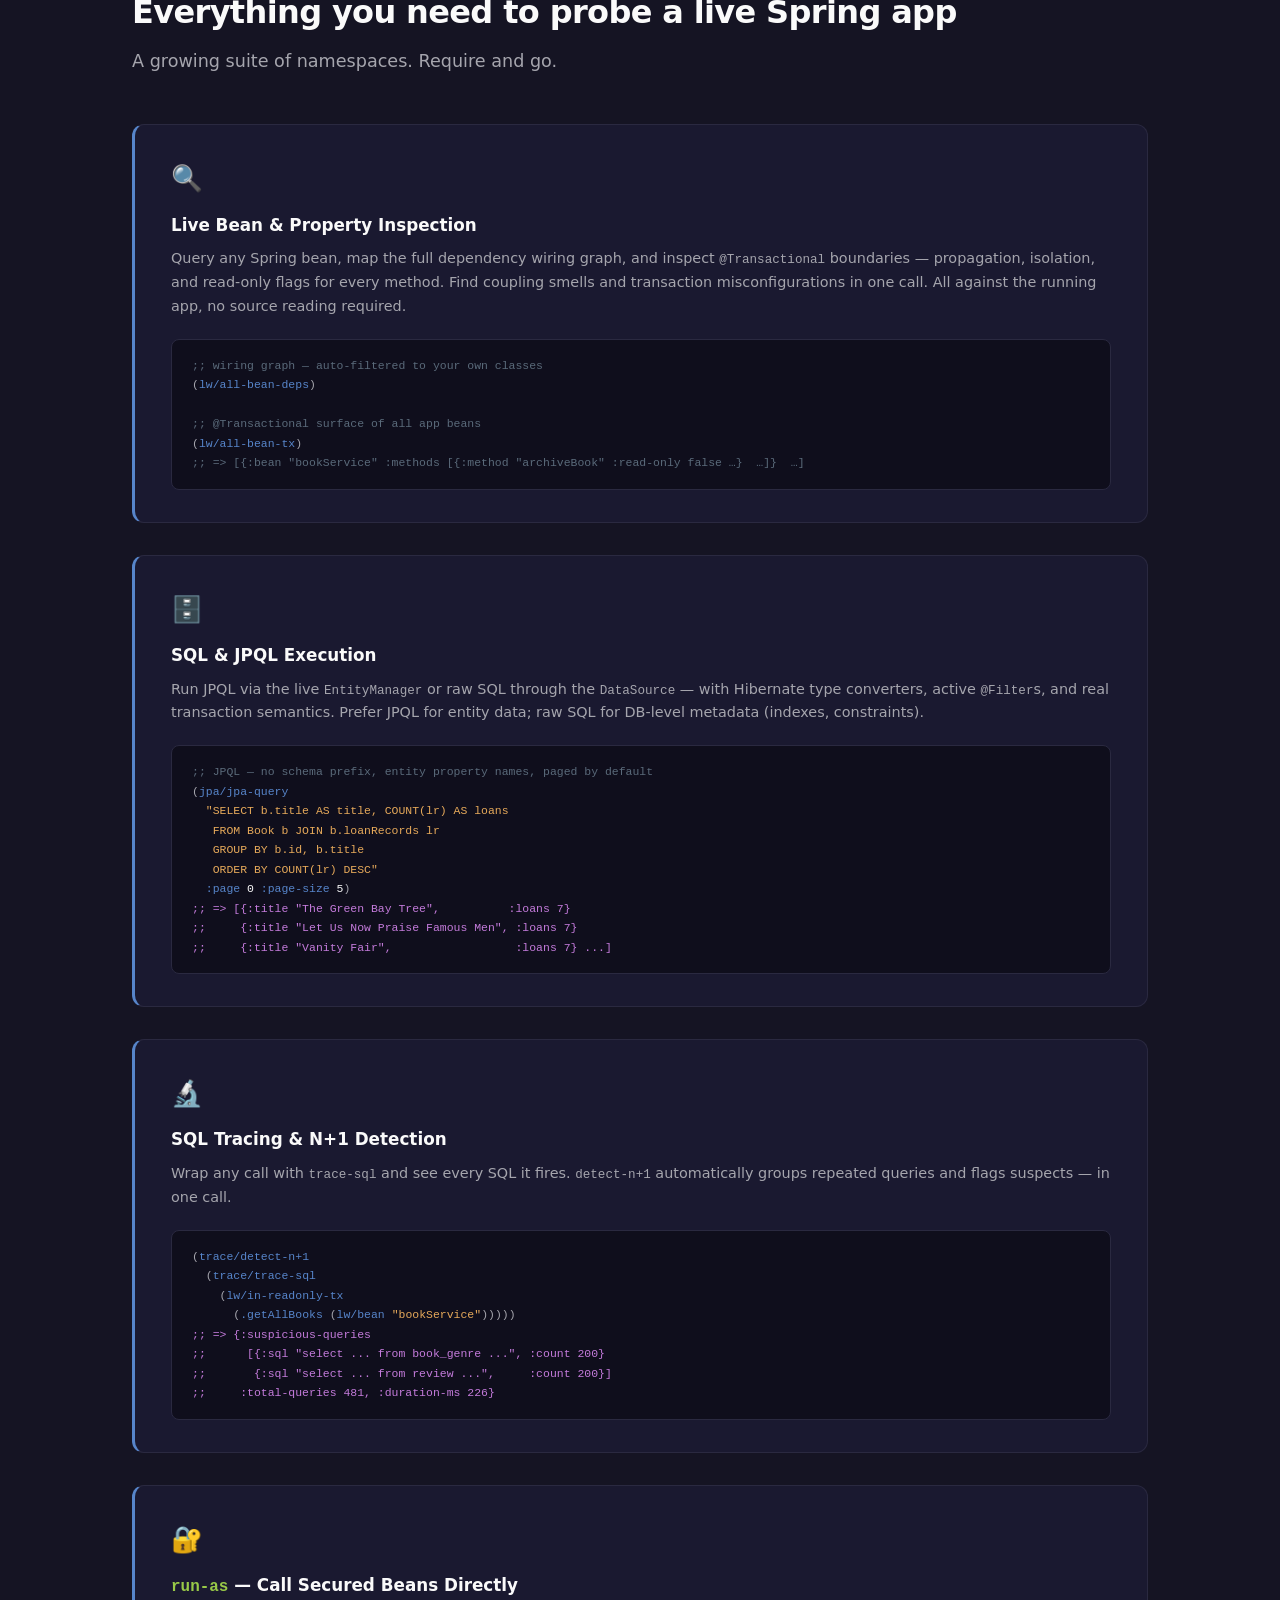
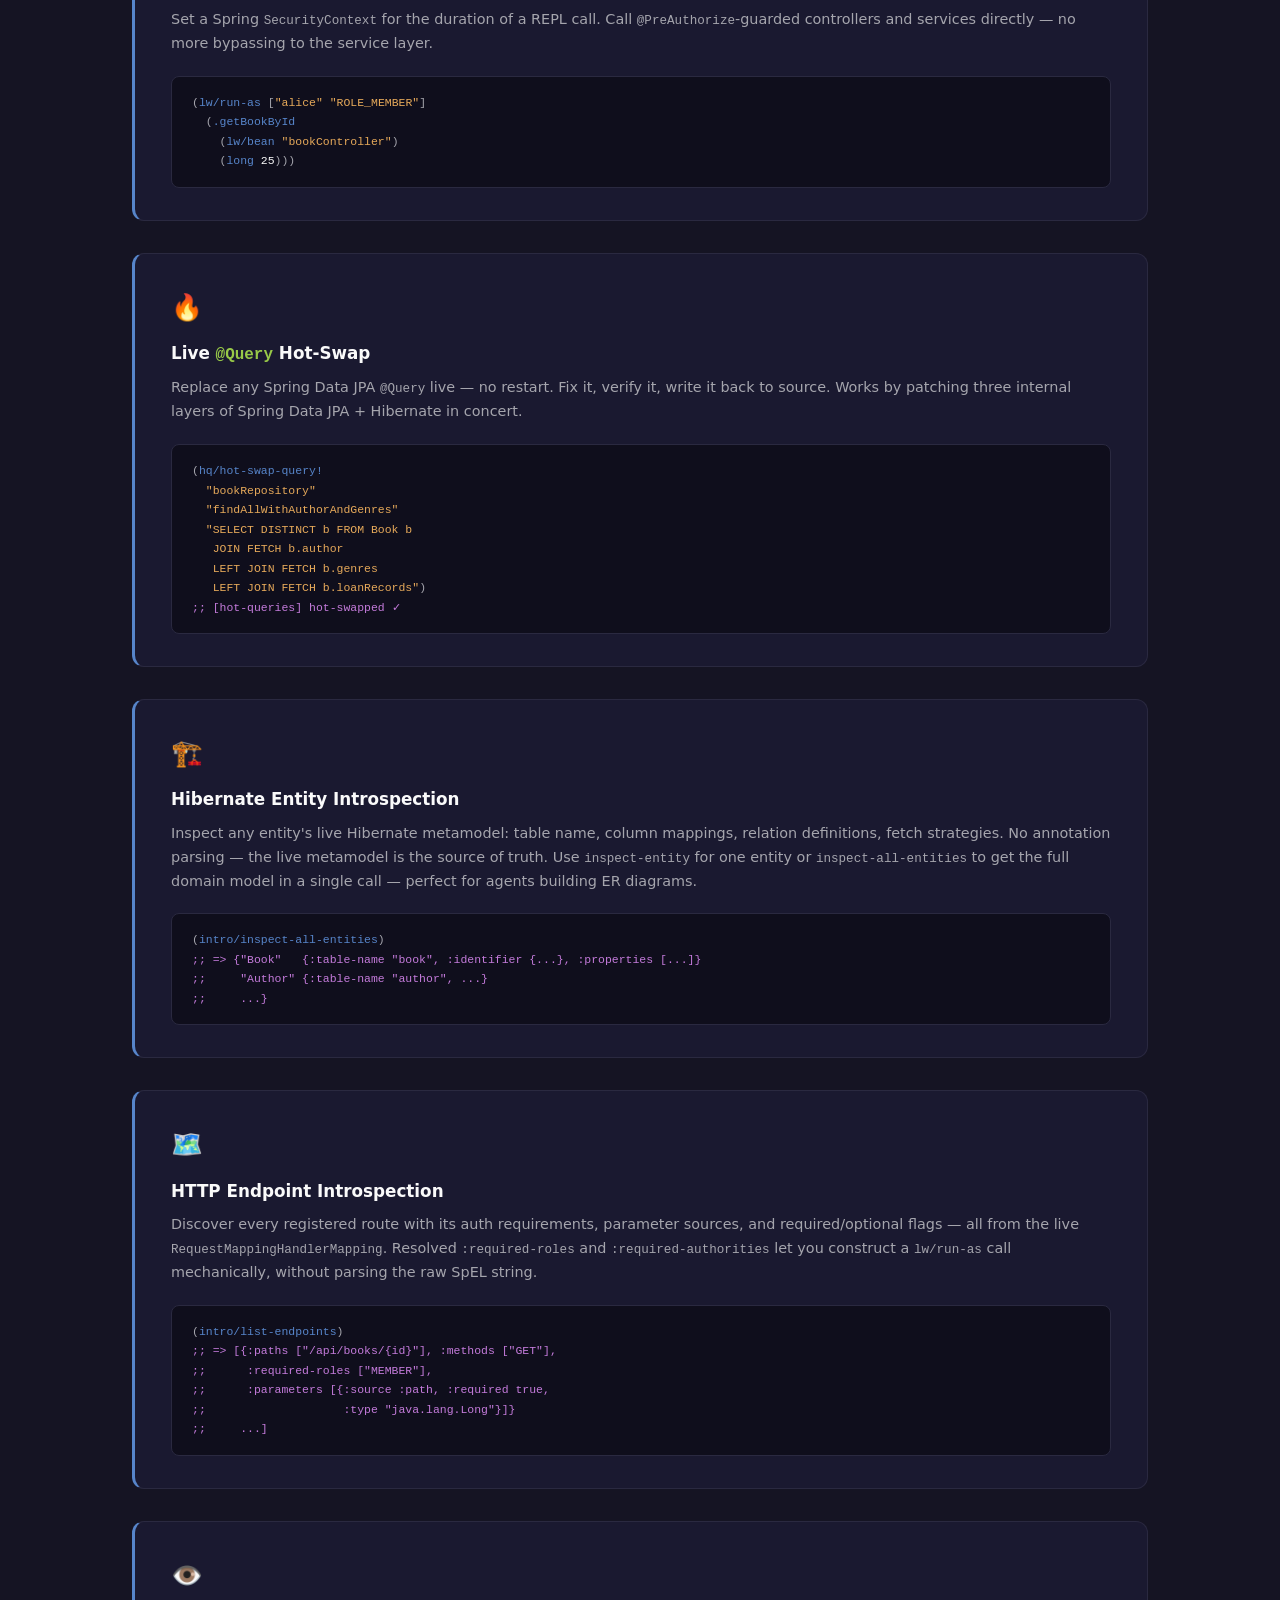
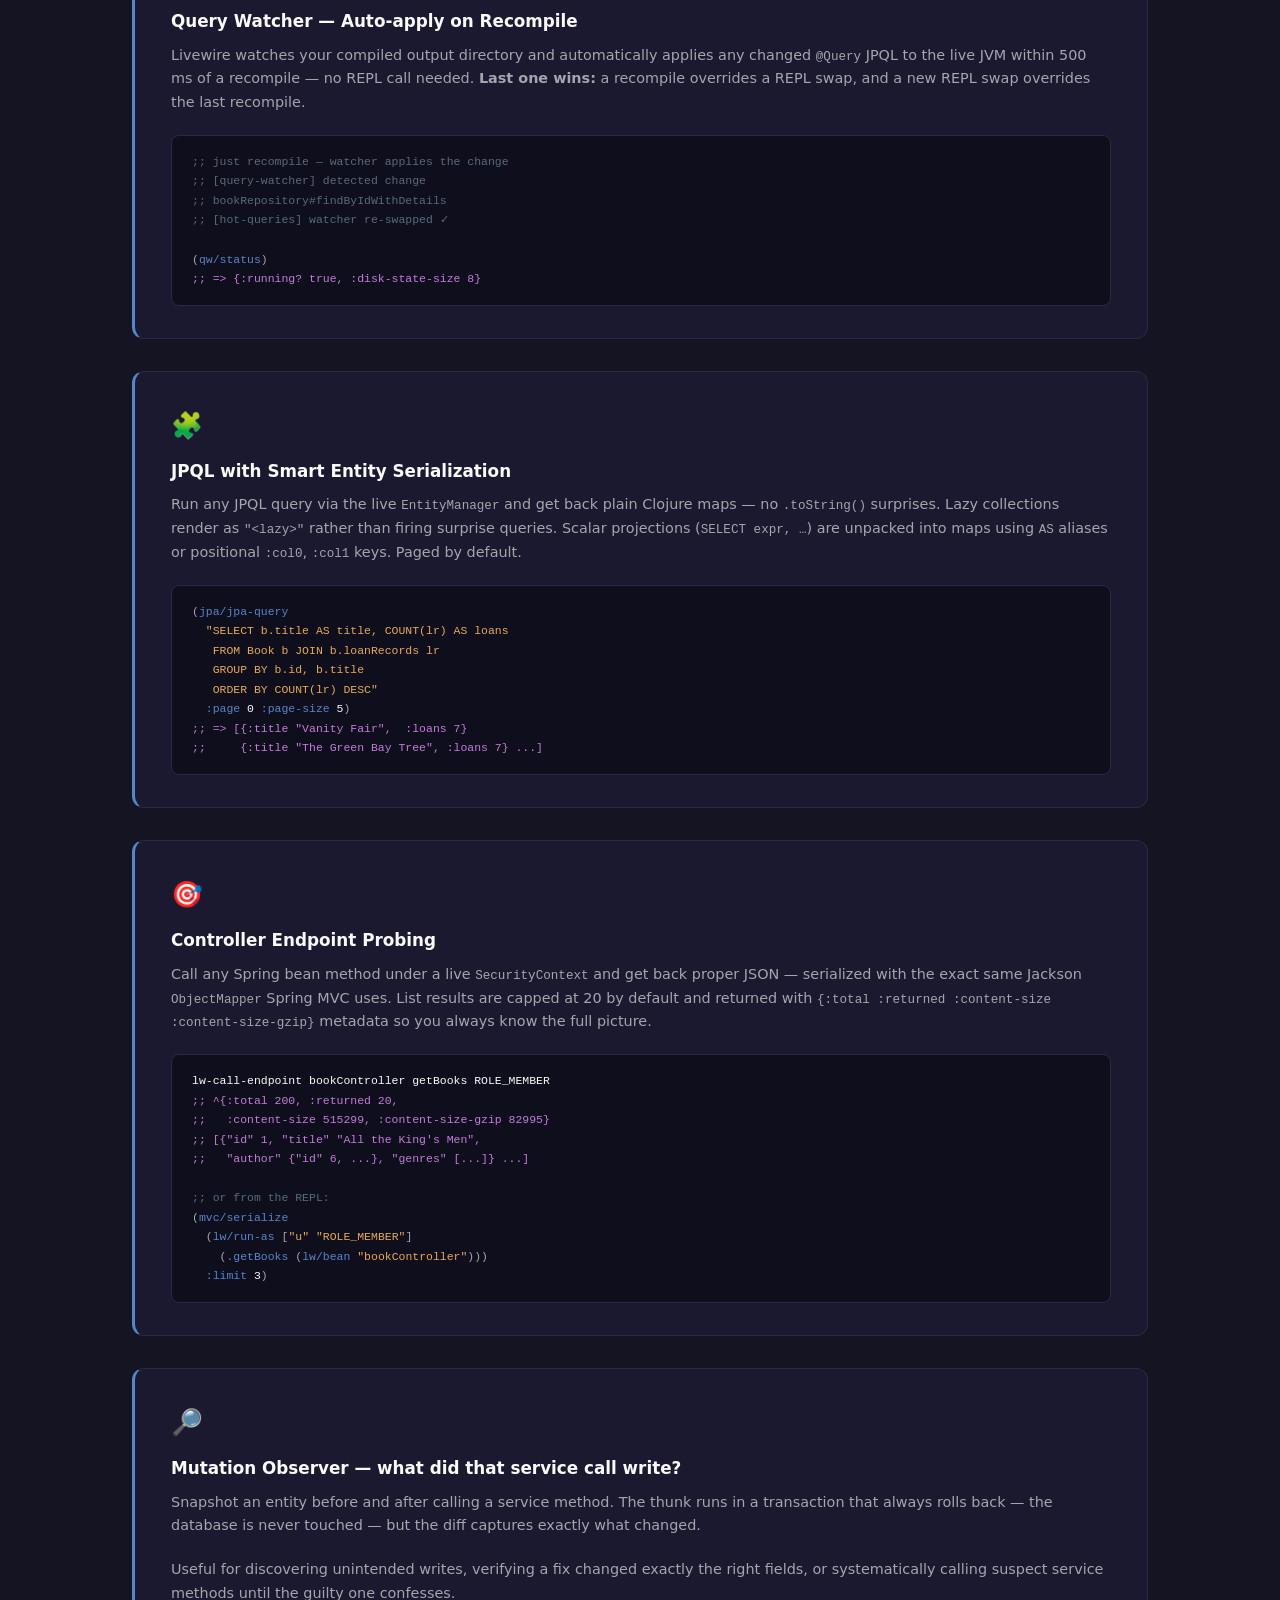
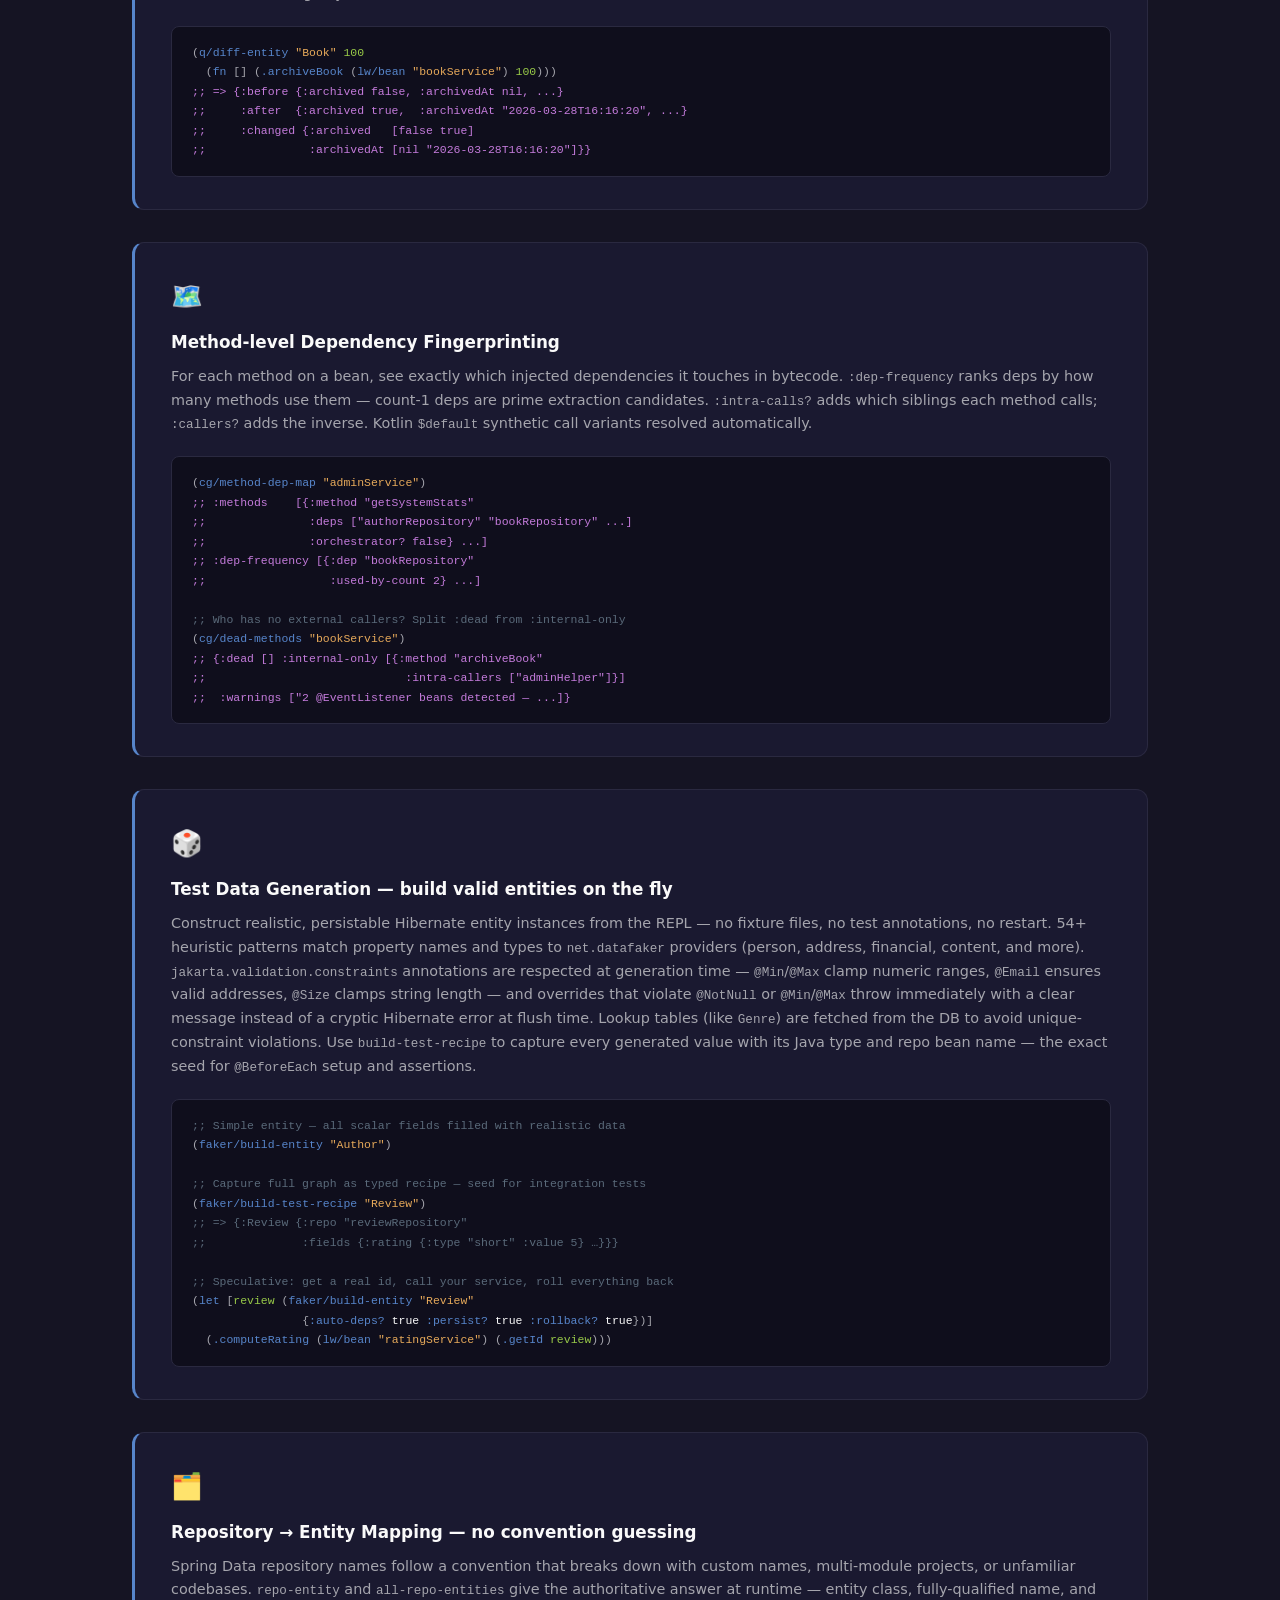
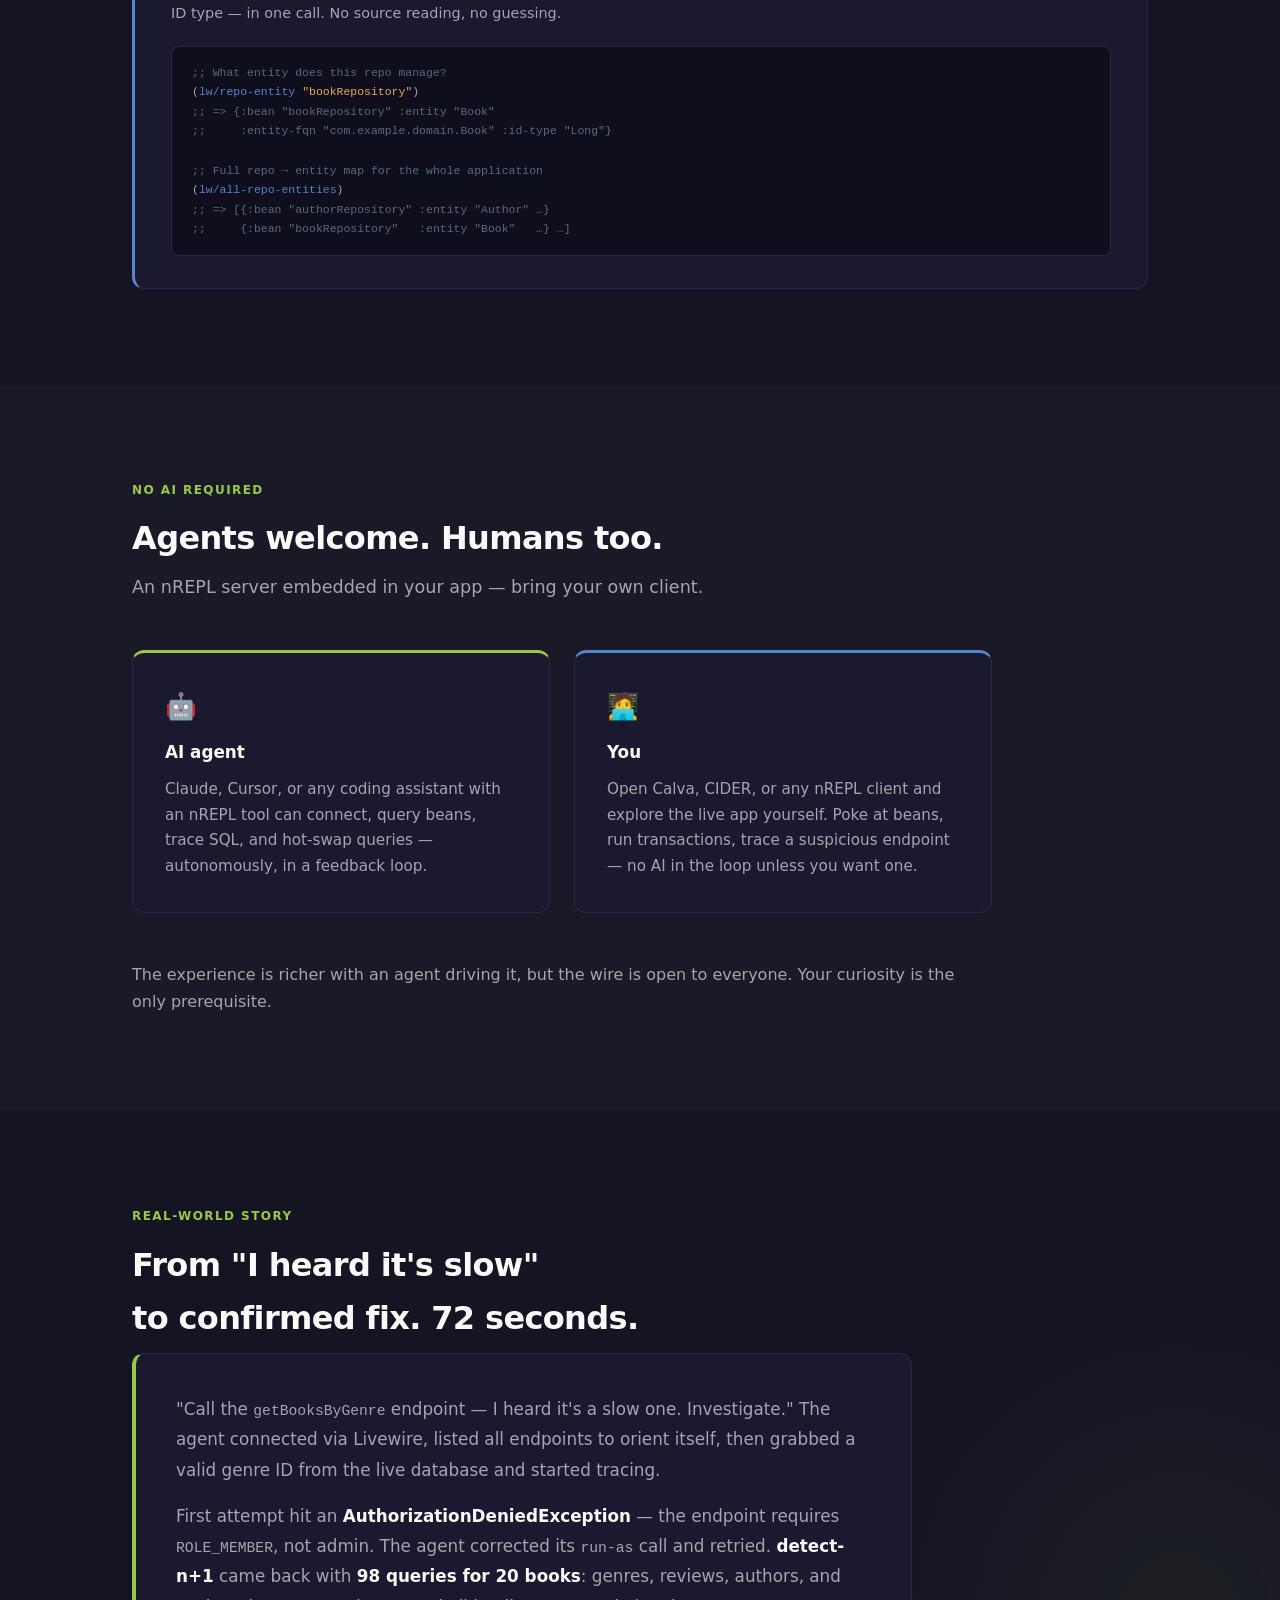
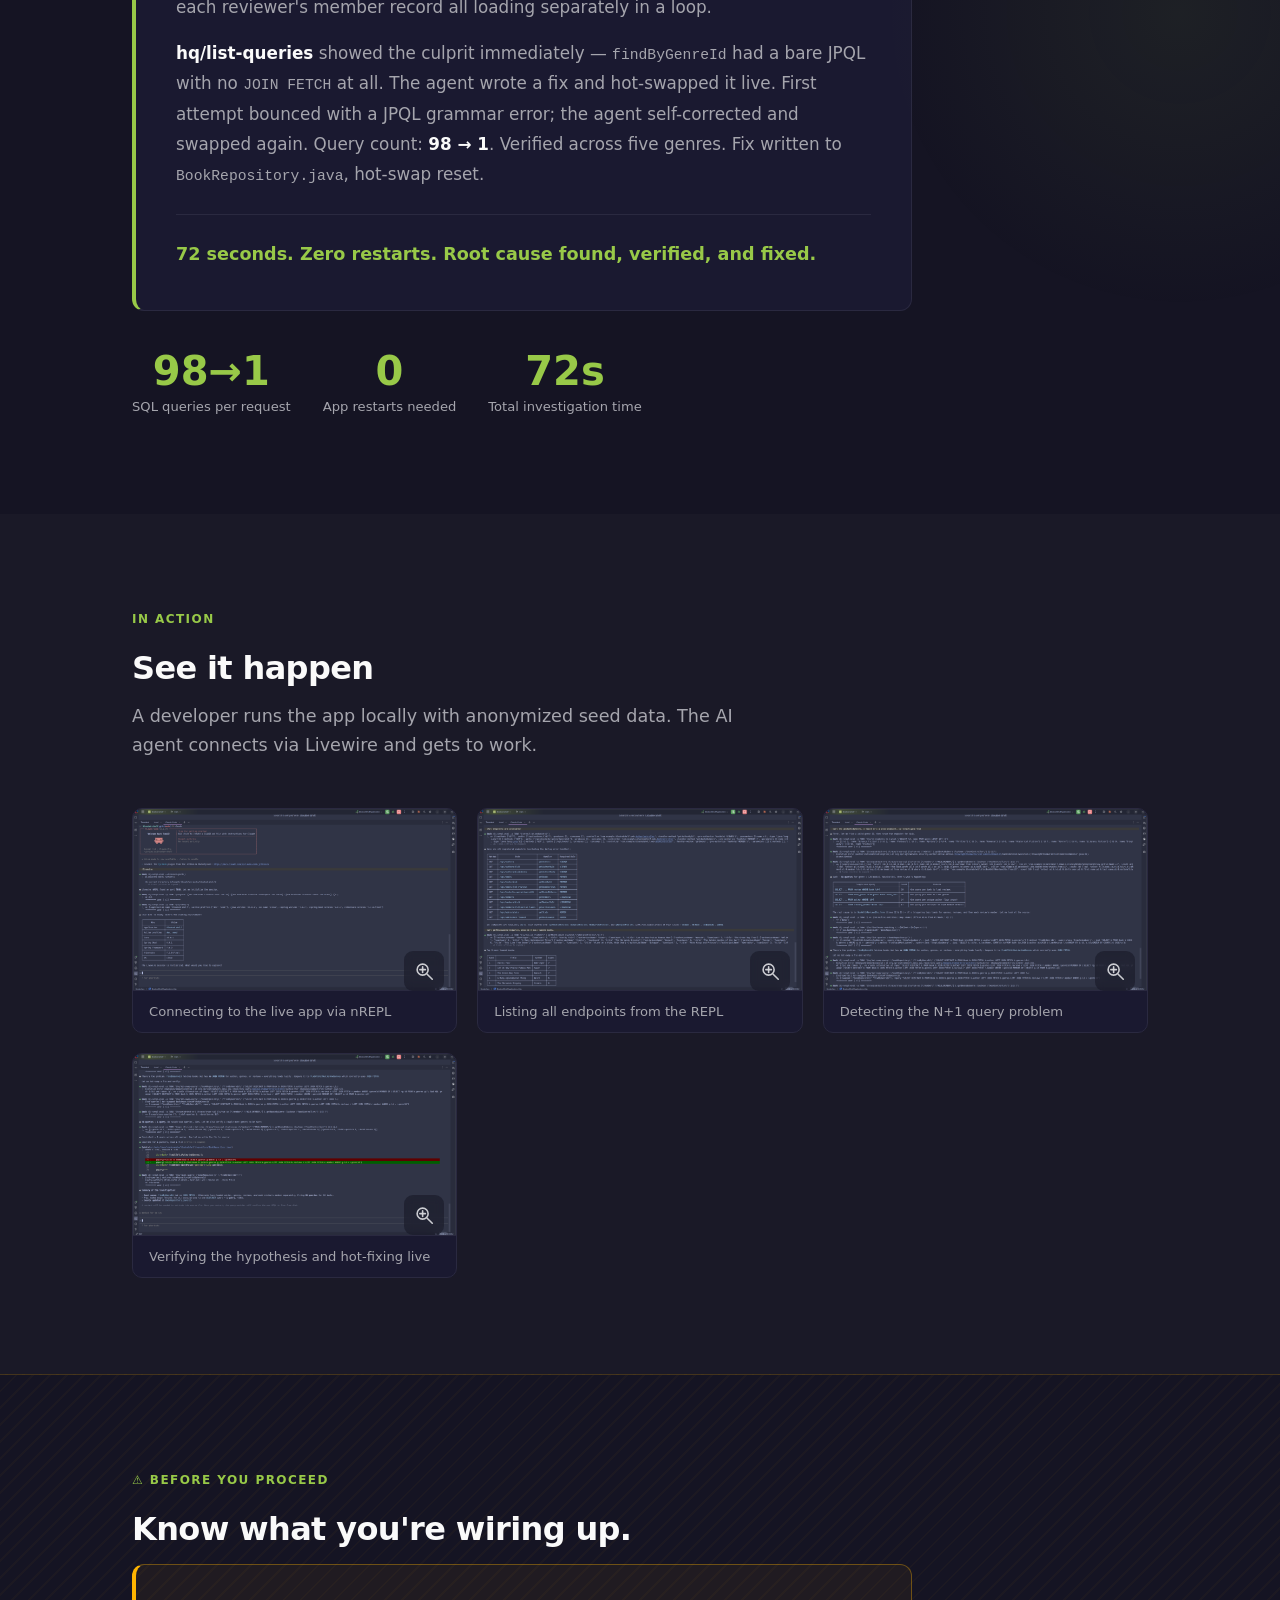
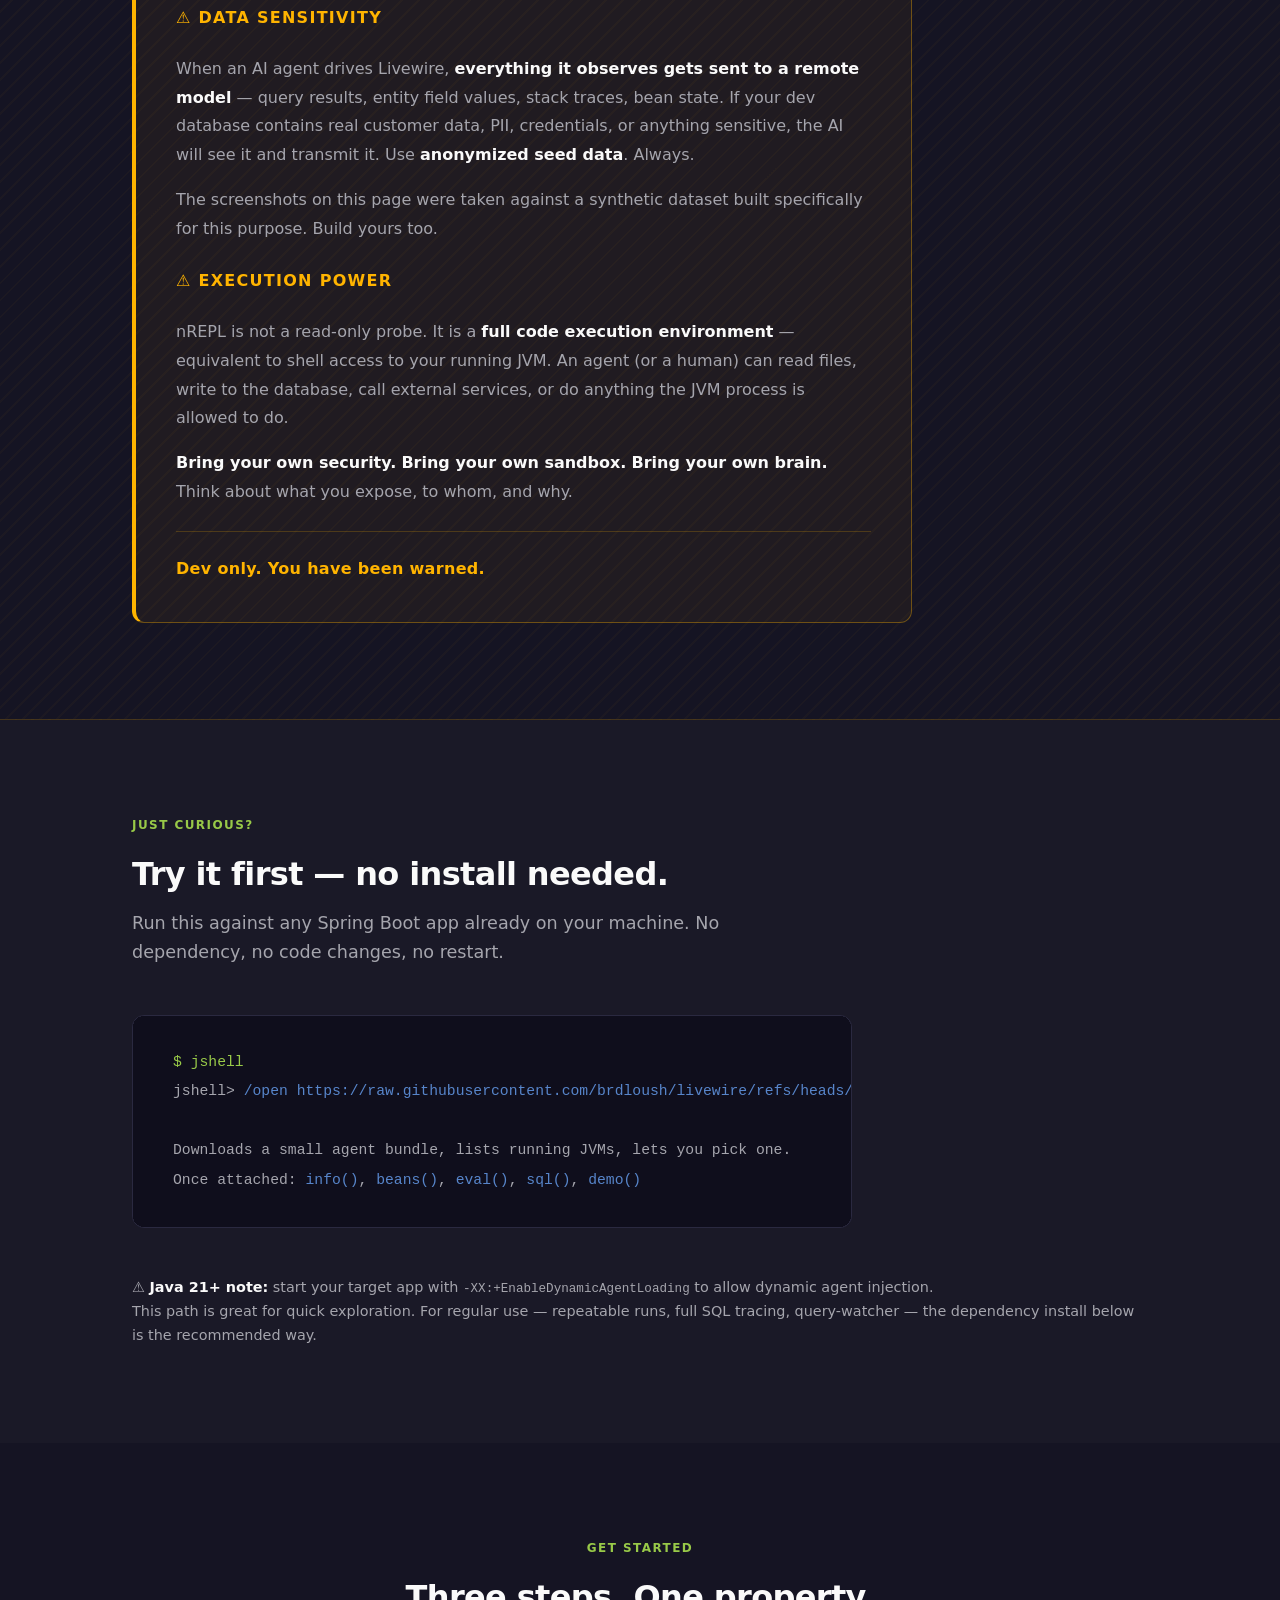
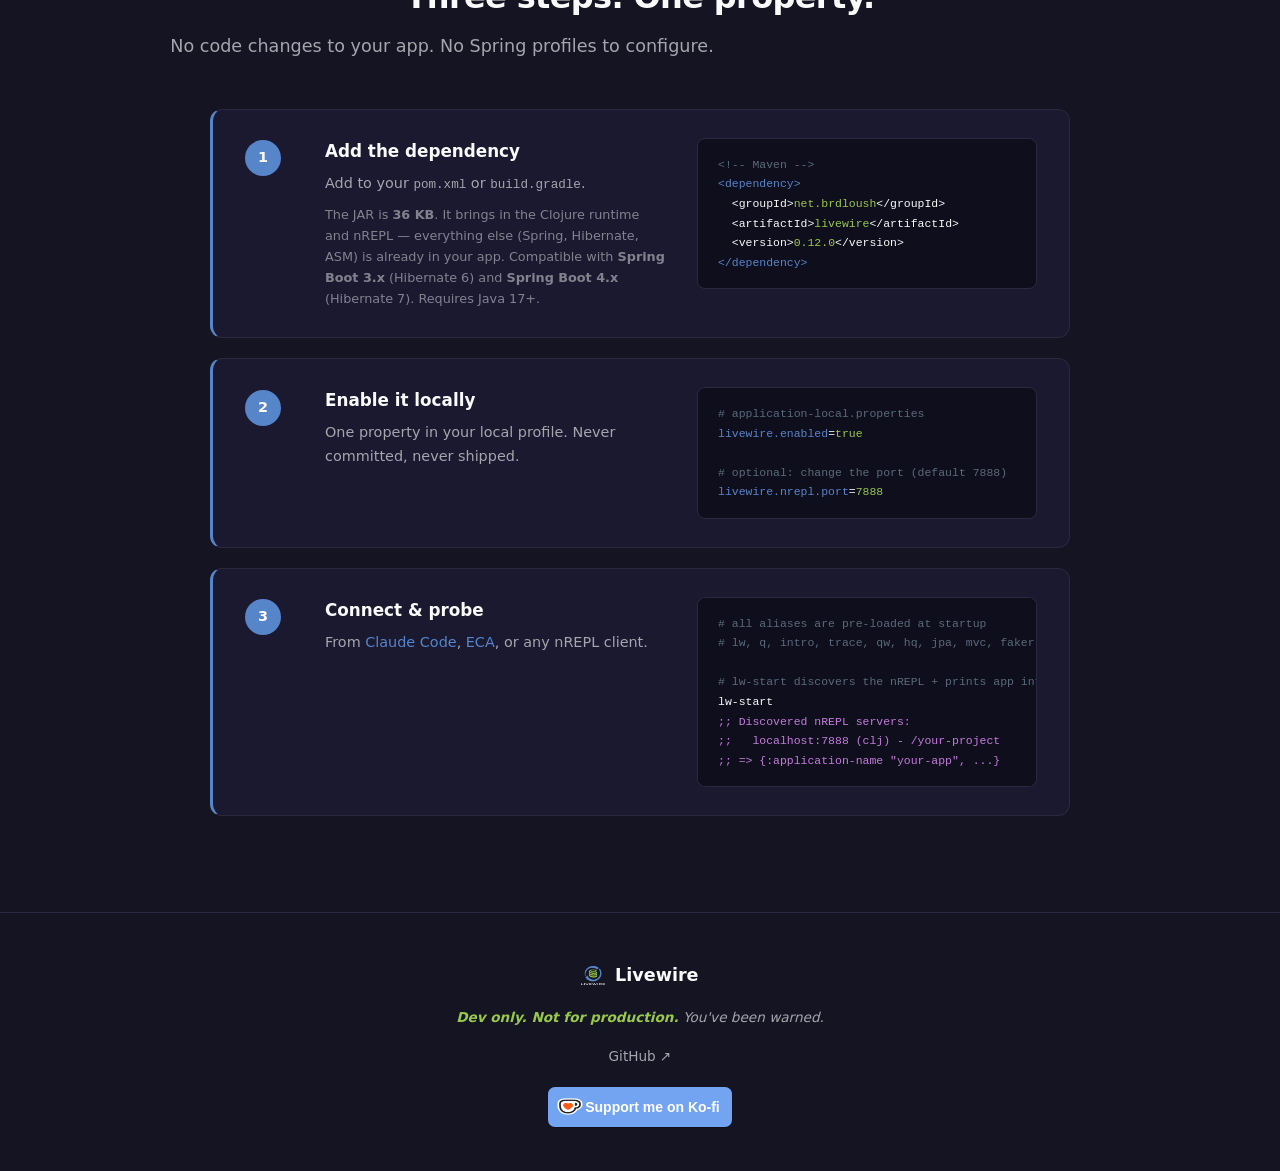
==== commit 942dcd1a: "chore: bump version to 0.13.0-SNAPSHOT, update version strings to 0.12.0 - project.clj, attach/build" ====
--- a/web/index.html
+++ b/web/index.html
@@ -565,7 +565,7 @@
 <span class="kw">&lt;dependency&gt;</span>
   &lt;groupId&gt;<span class="n">net.brdloush</span>&lt;/groupId&gt;
   &lt;artifactId&gt;<span class="n">livewire</span>&lt;/artifactId&gt;
-  &lt;version&gt;<span class="n">0.11.0</span>&lt;/version&gt;
+  &lt;version&gt;<span class="n">0.12.0</span>&lt;/version&gt;
 <span class="kw">&lt;/dependency&gt;</span></pre></div>
       </div>
 
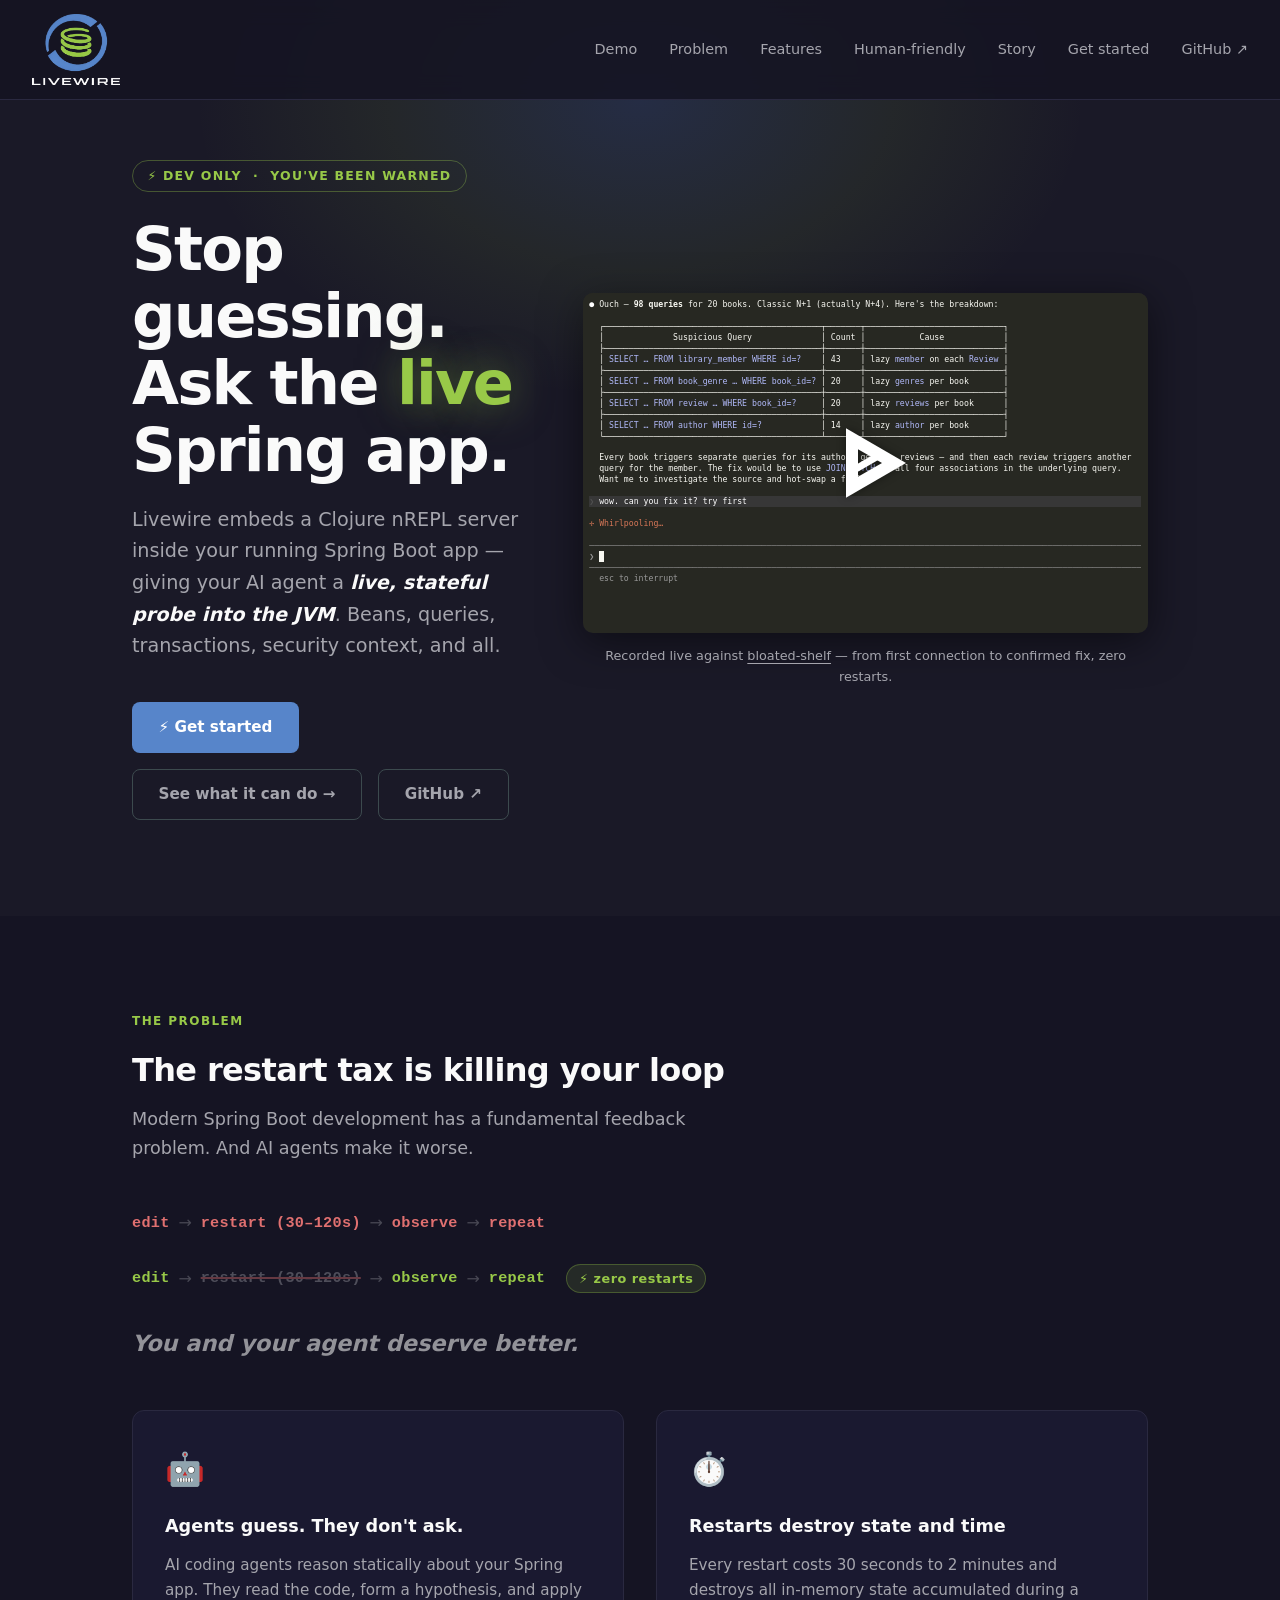
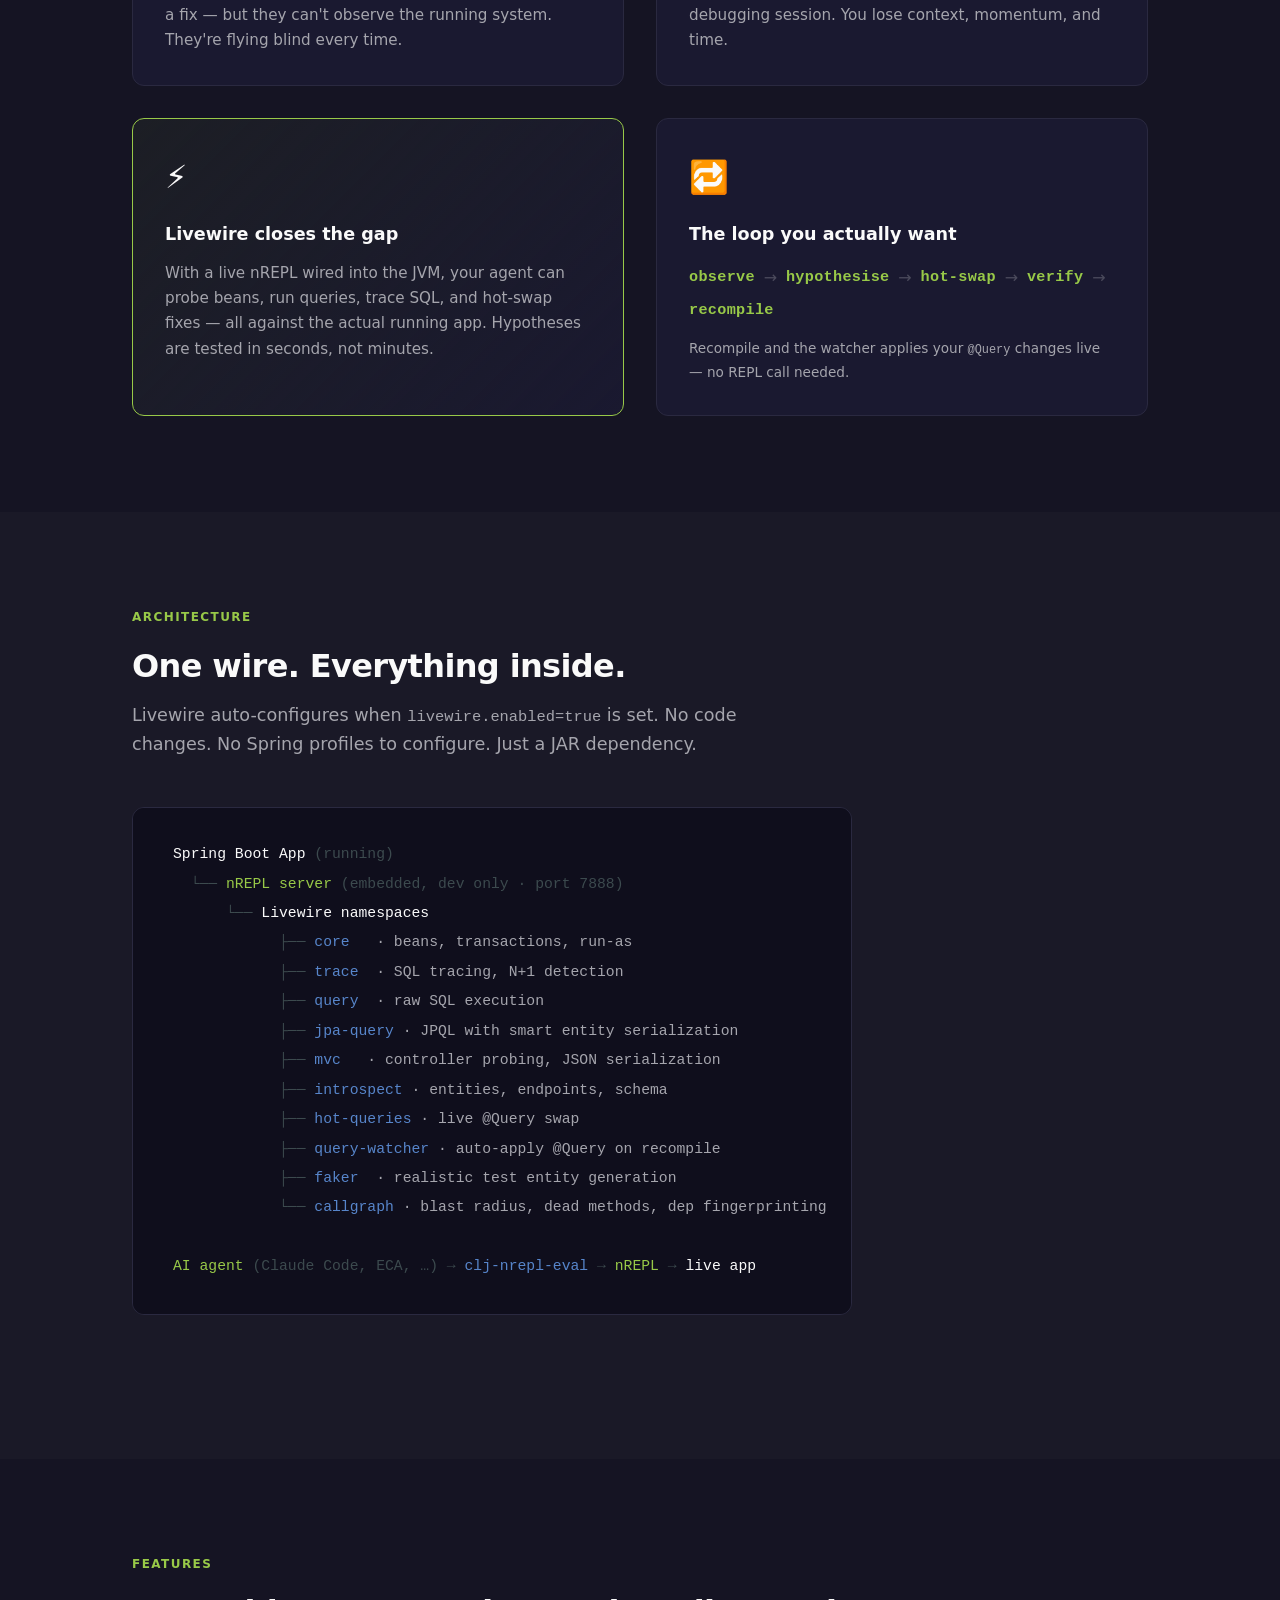
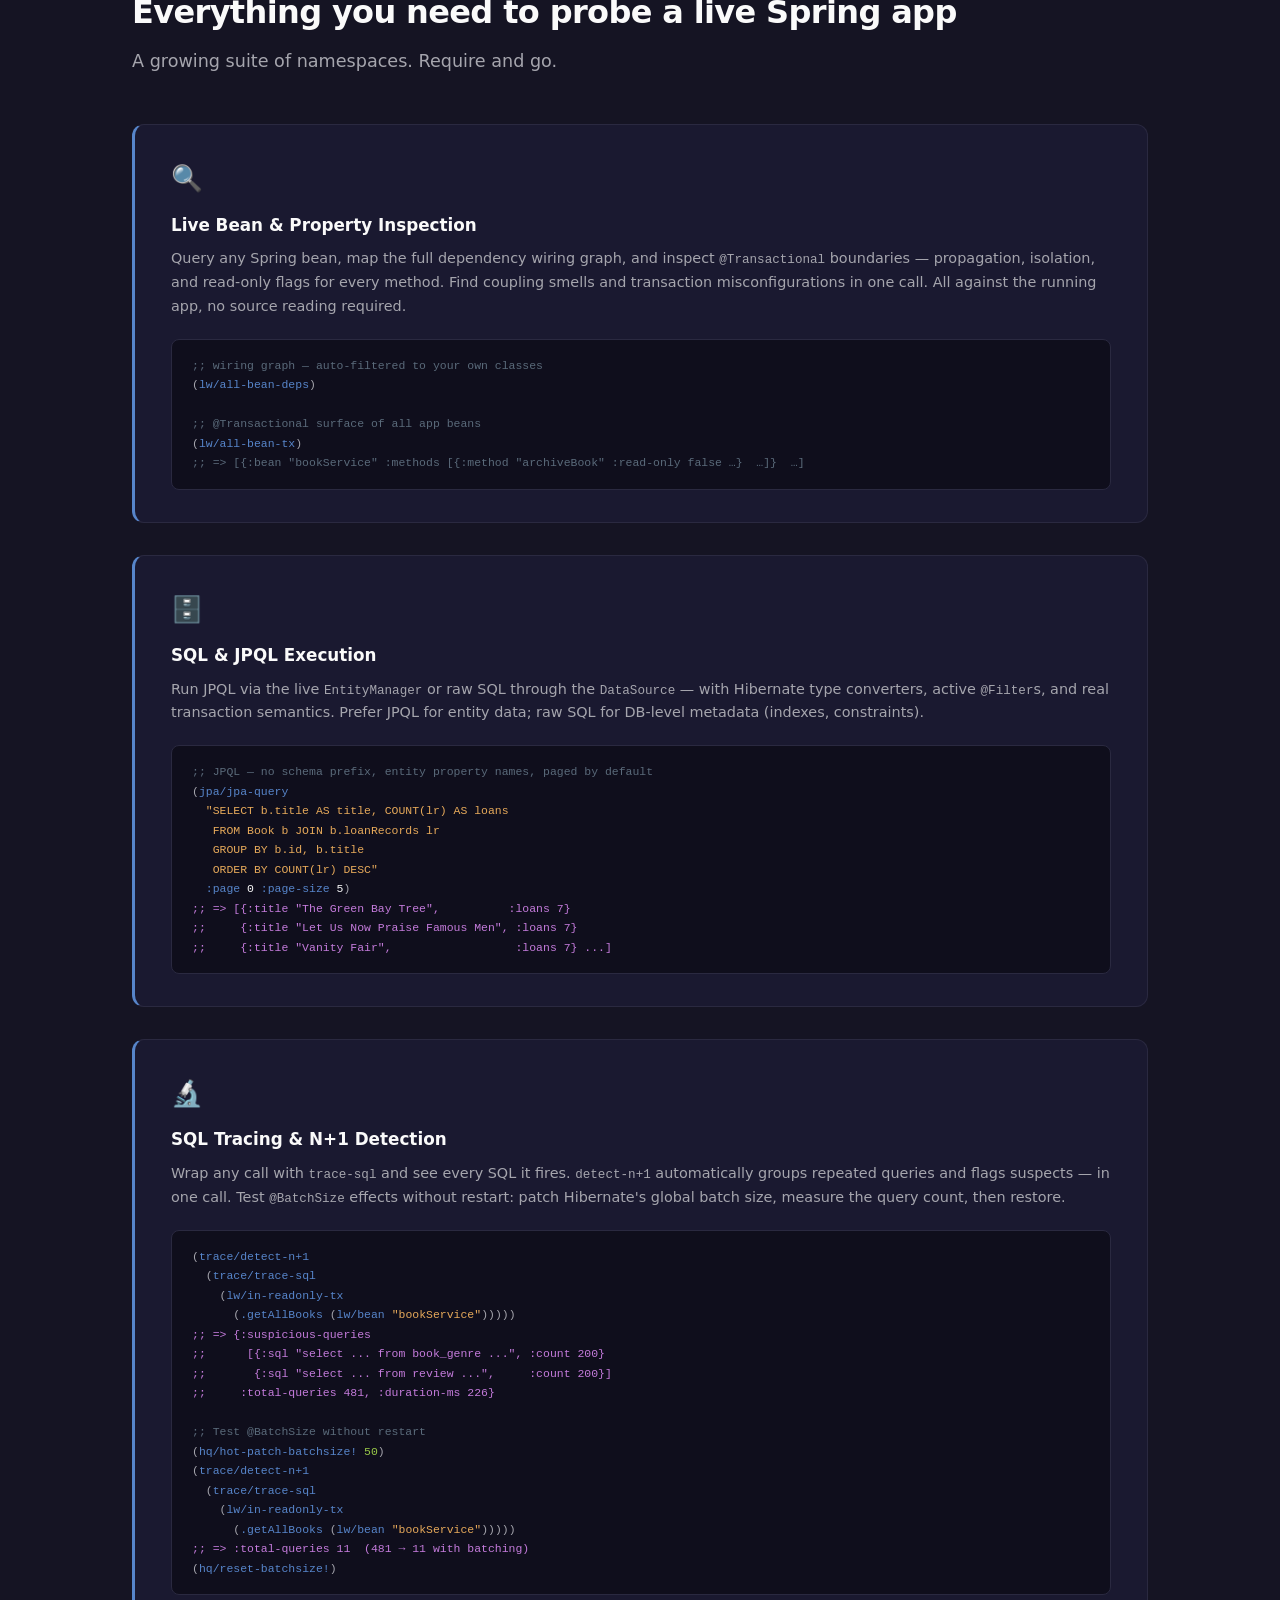
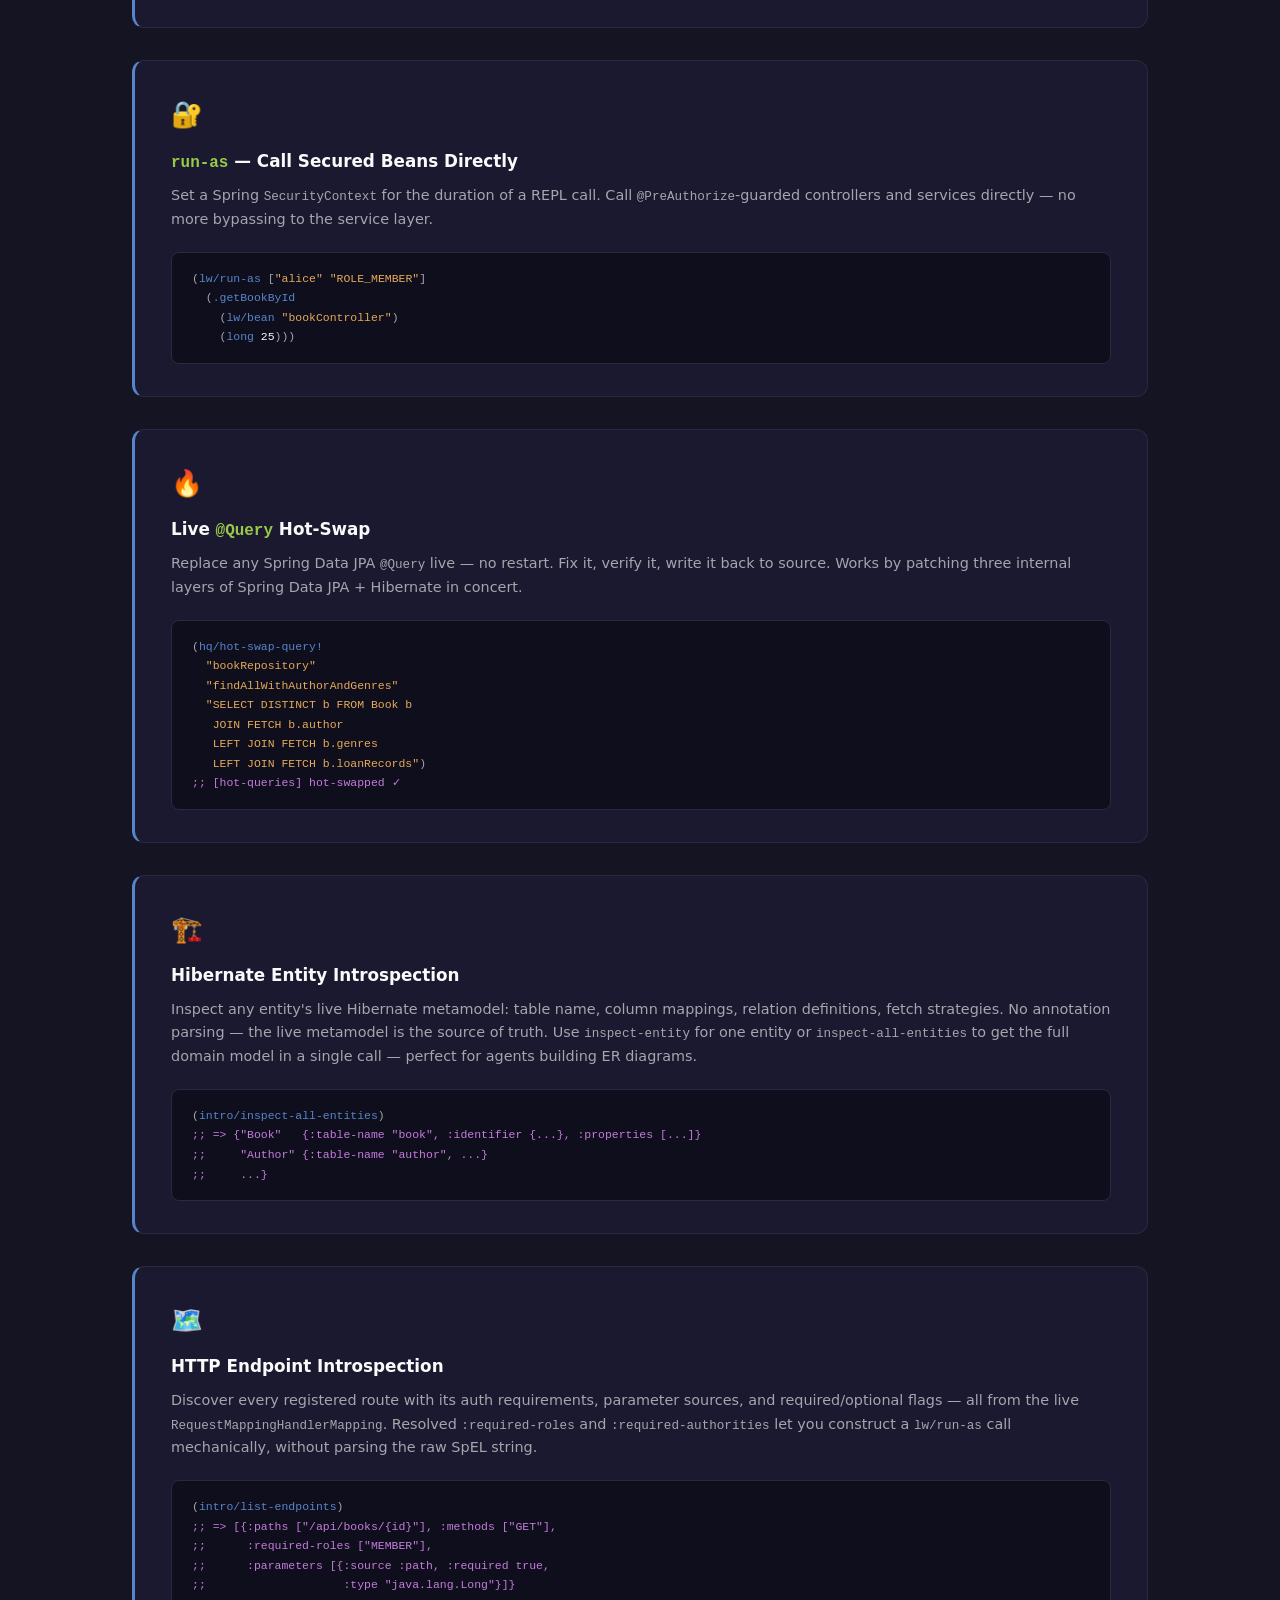
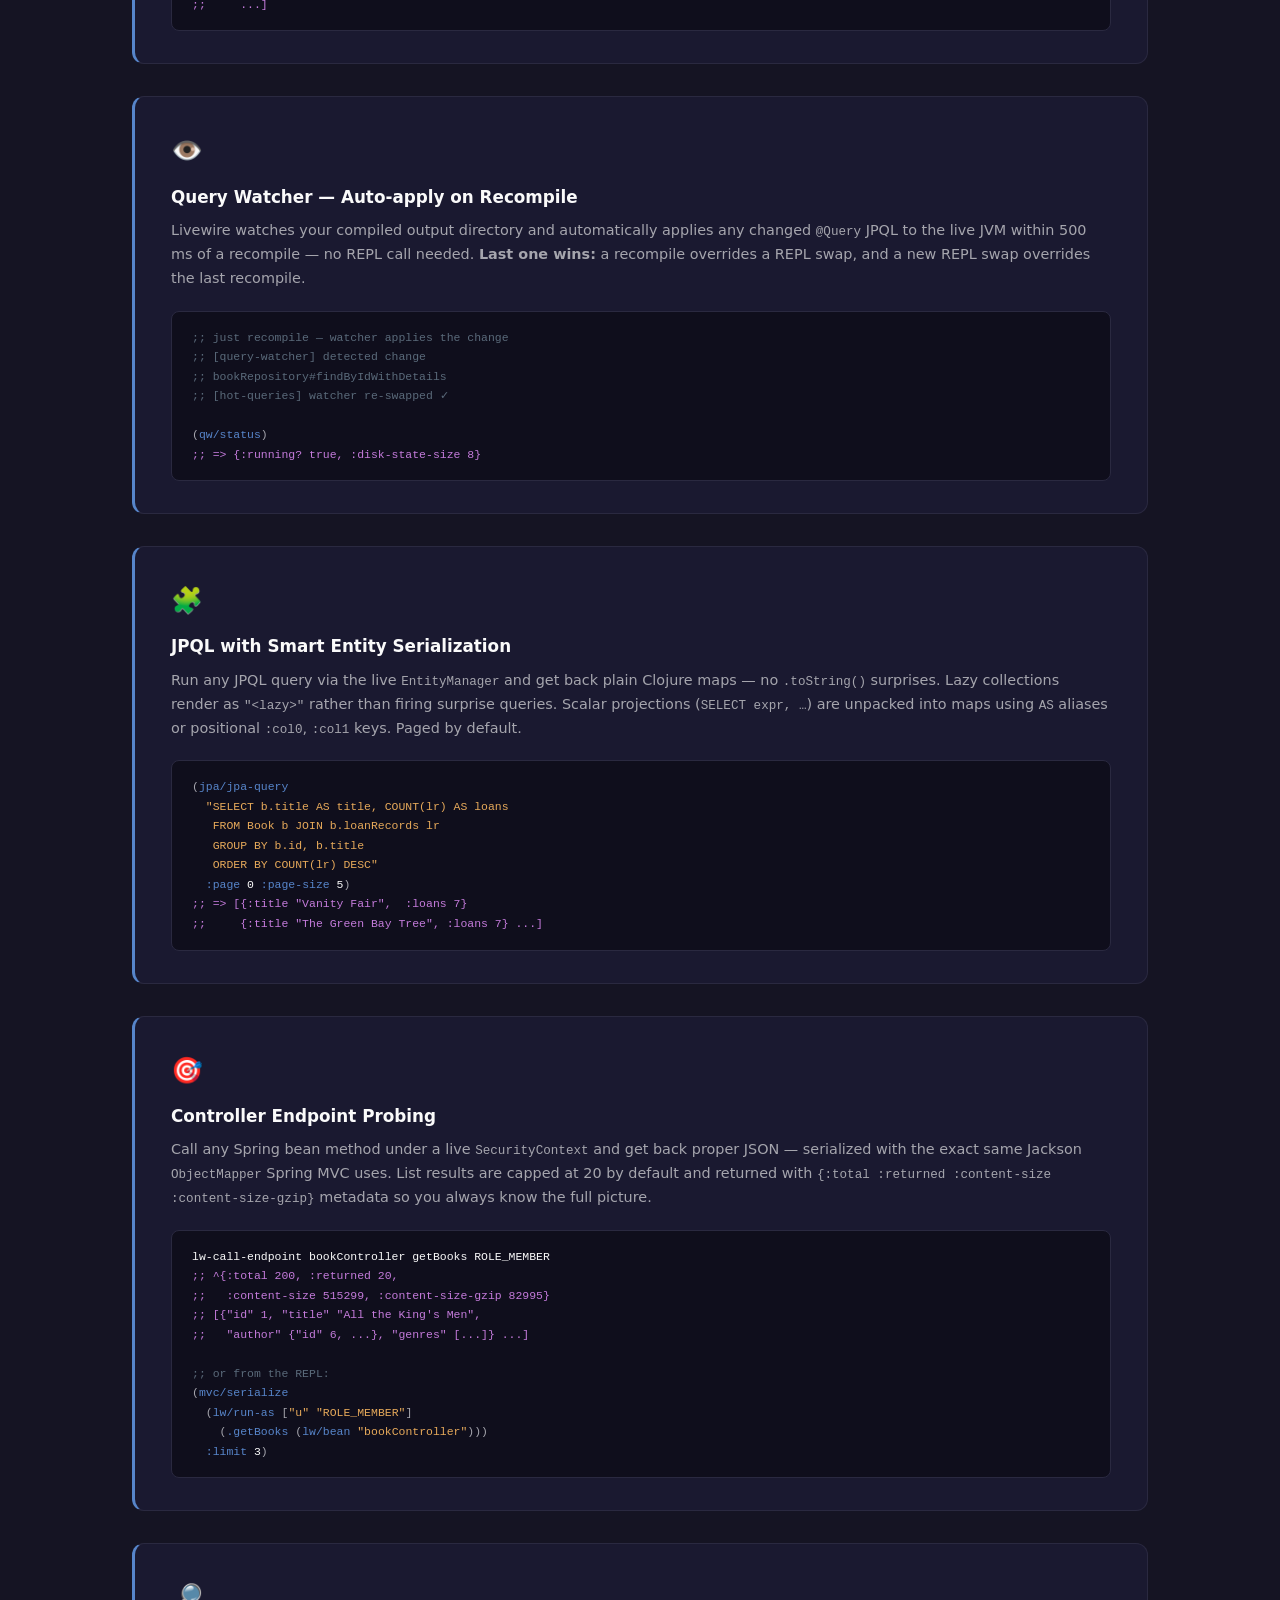
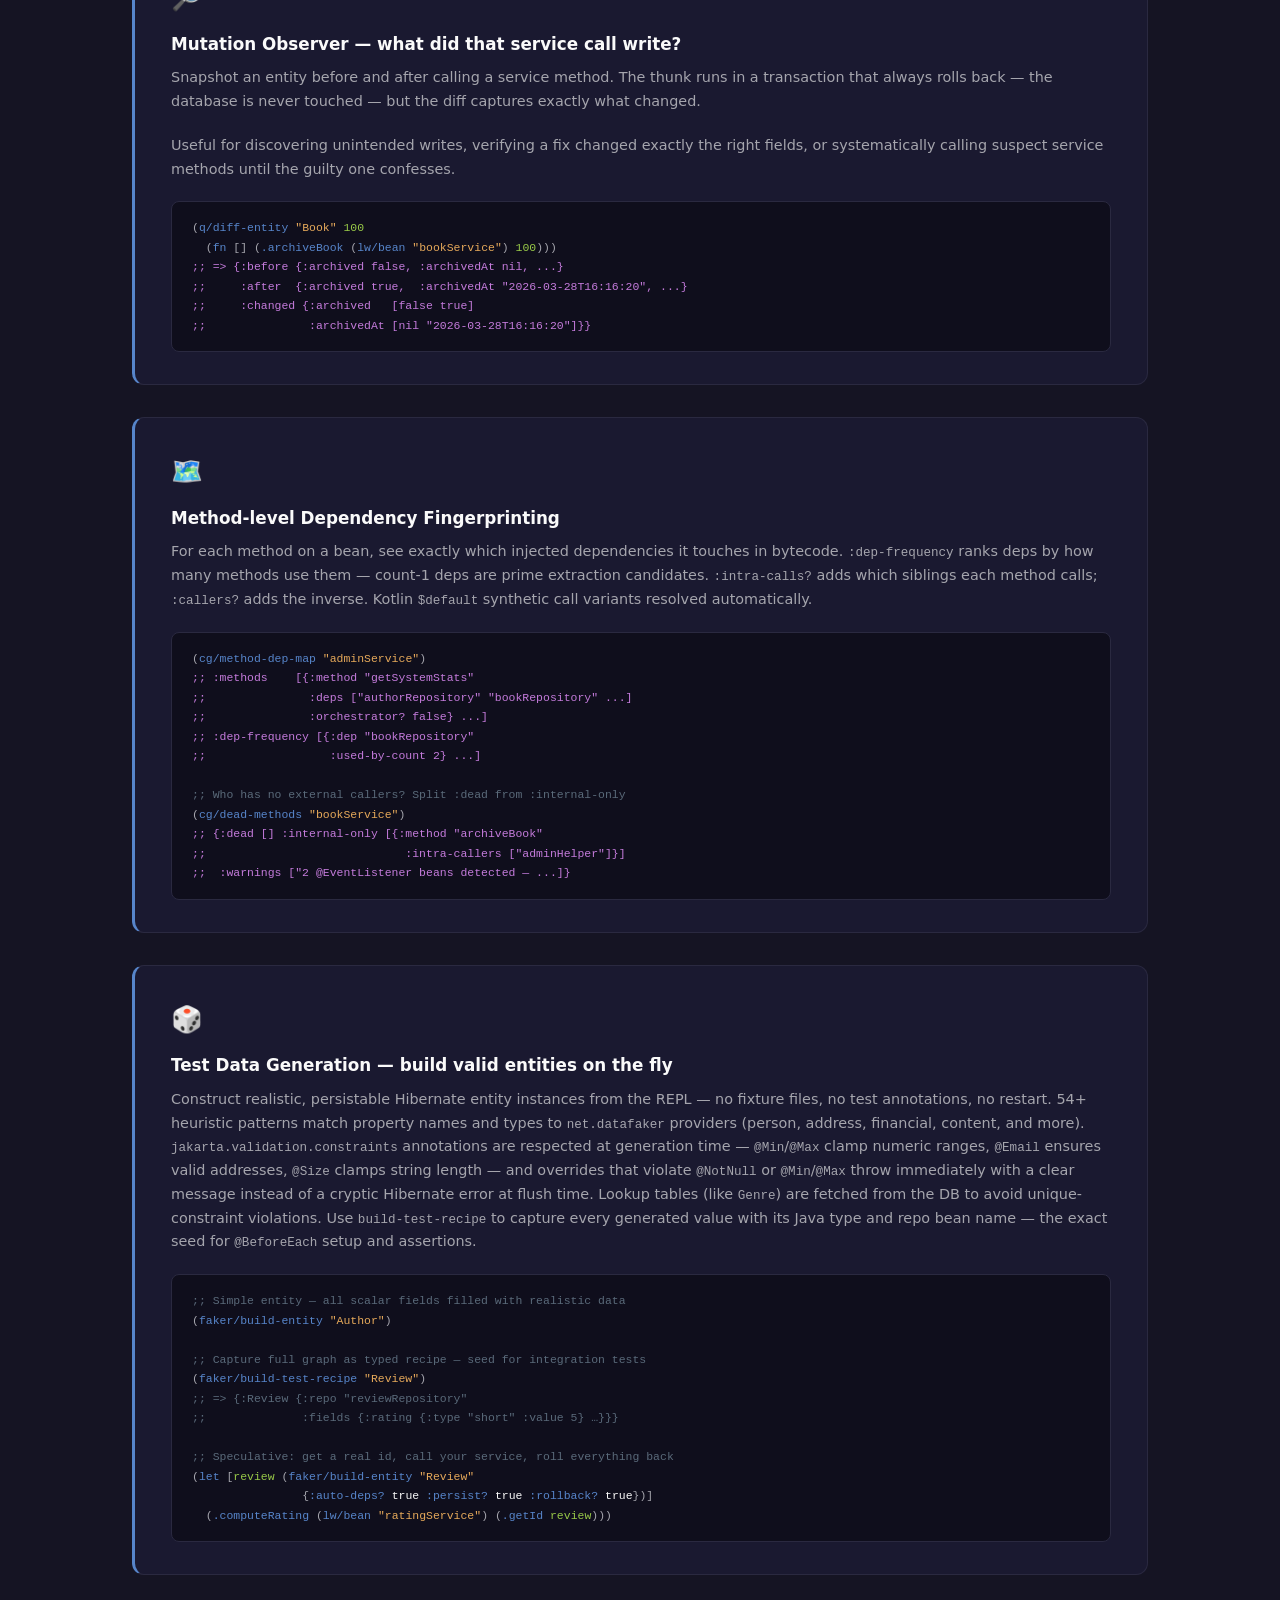
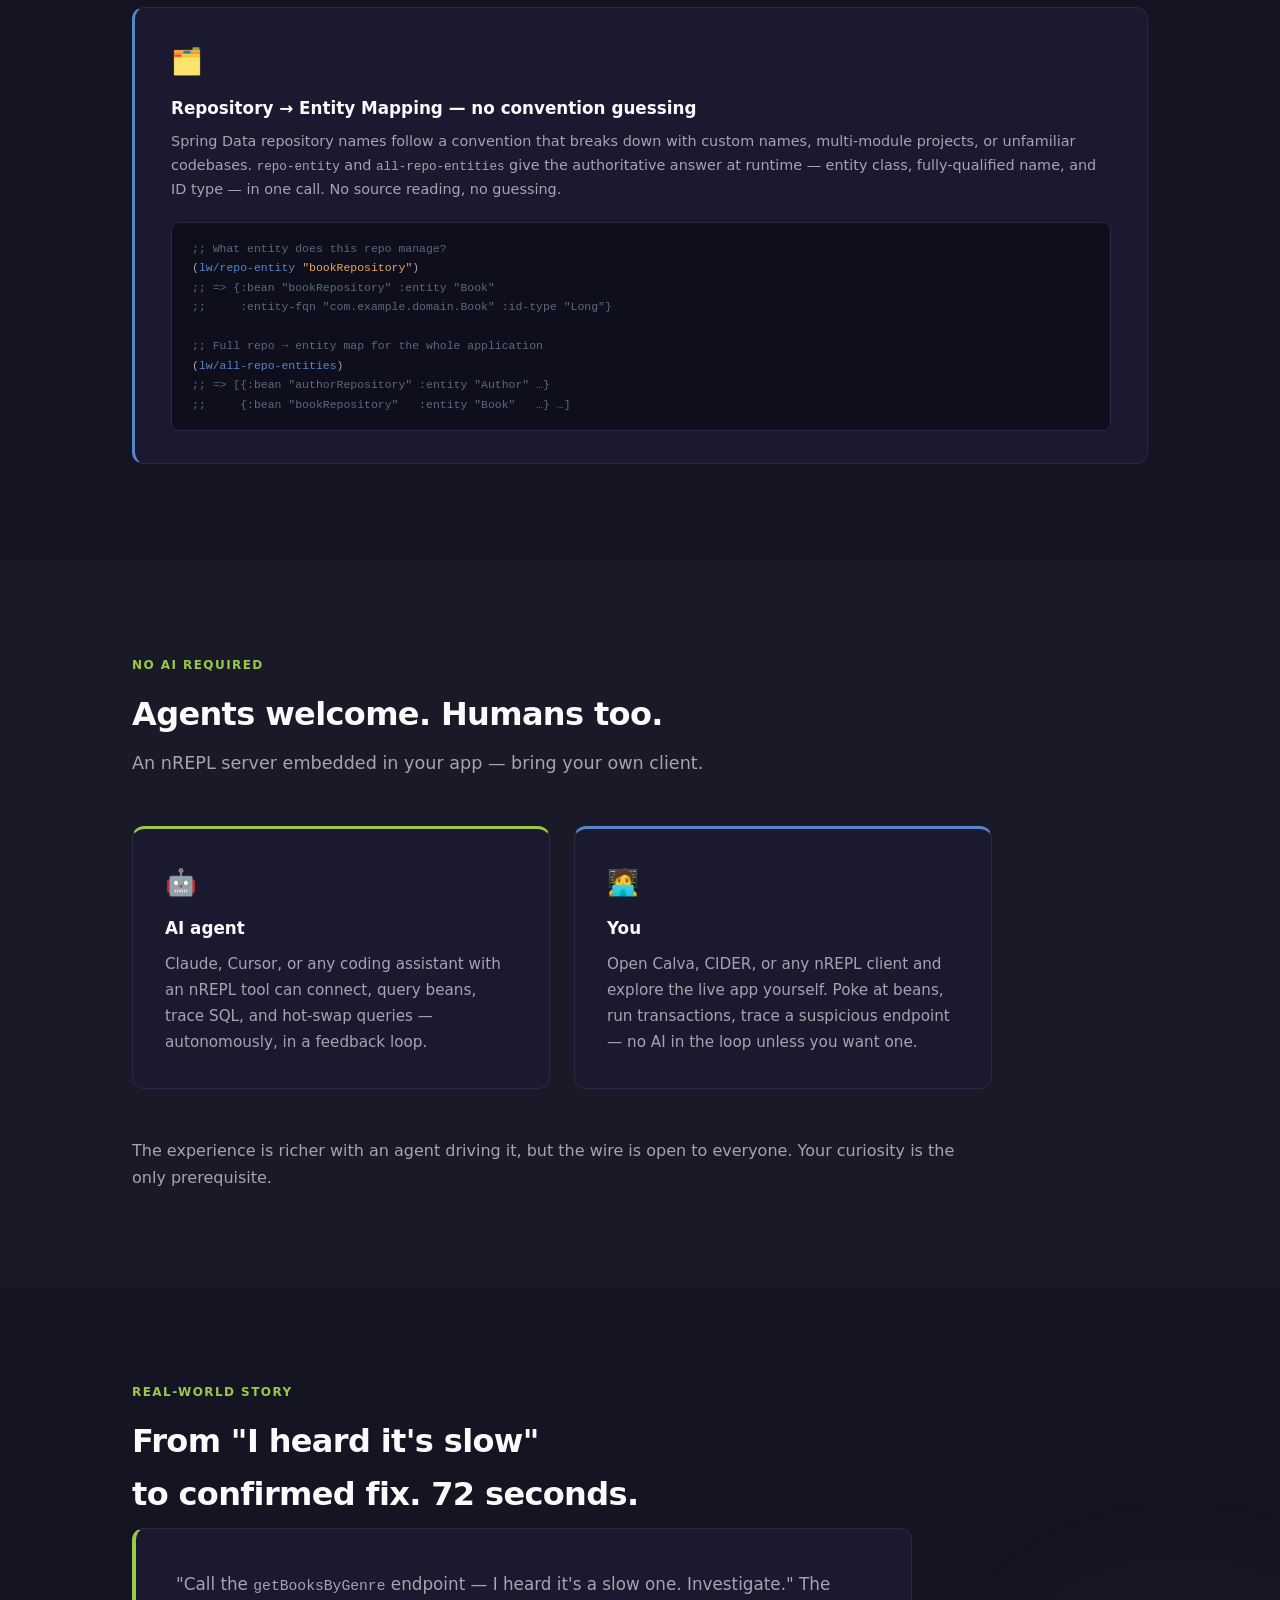
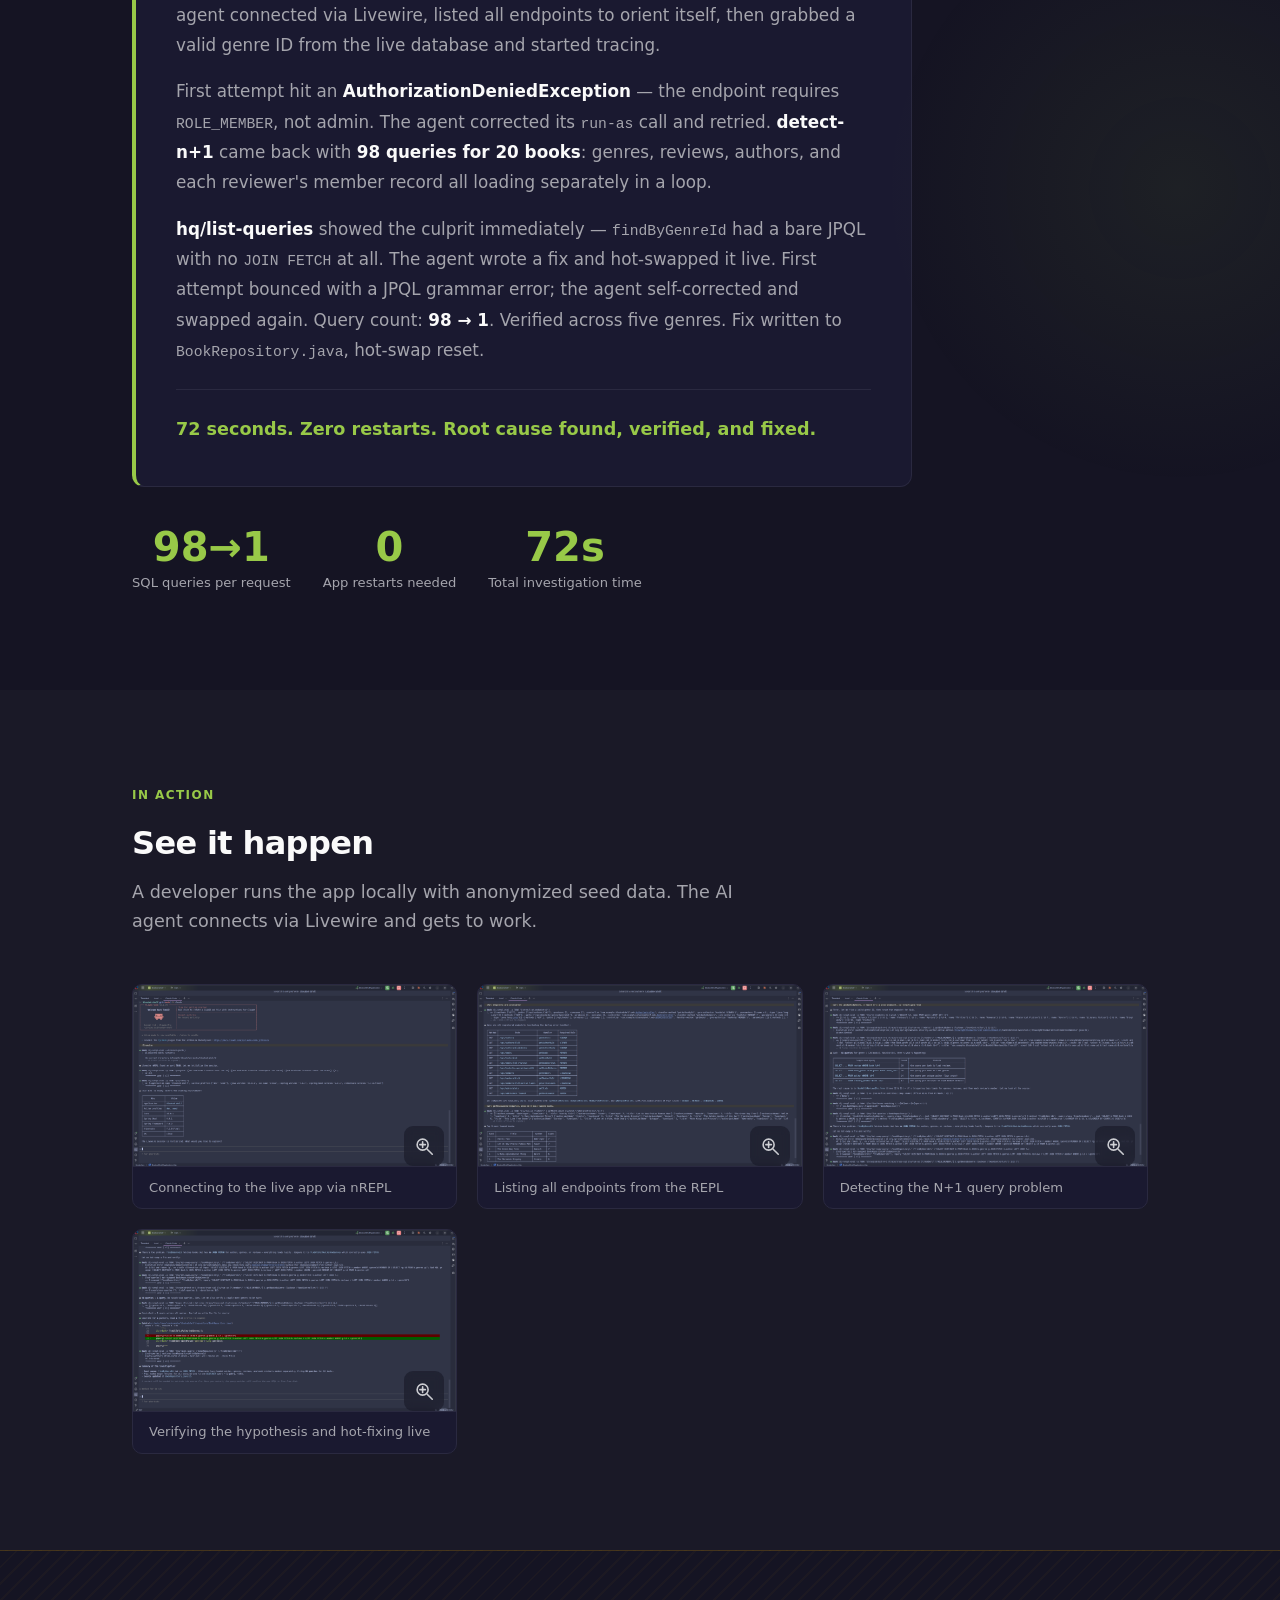
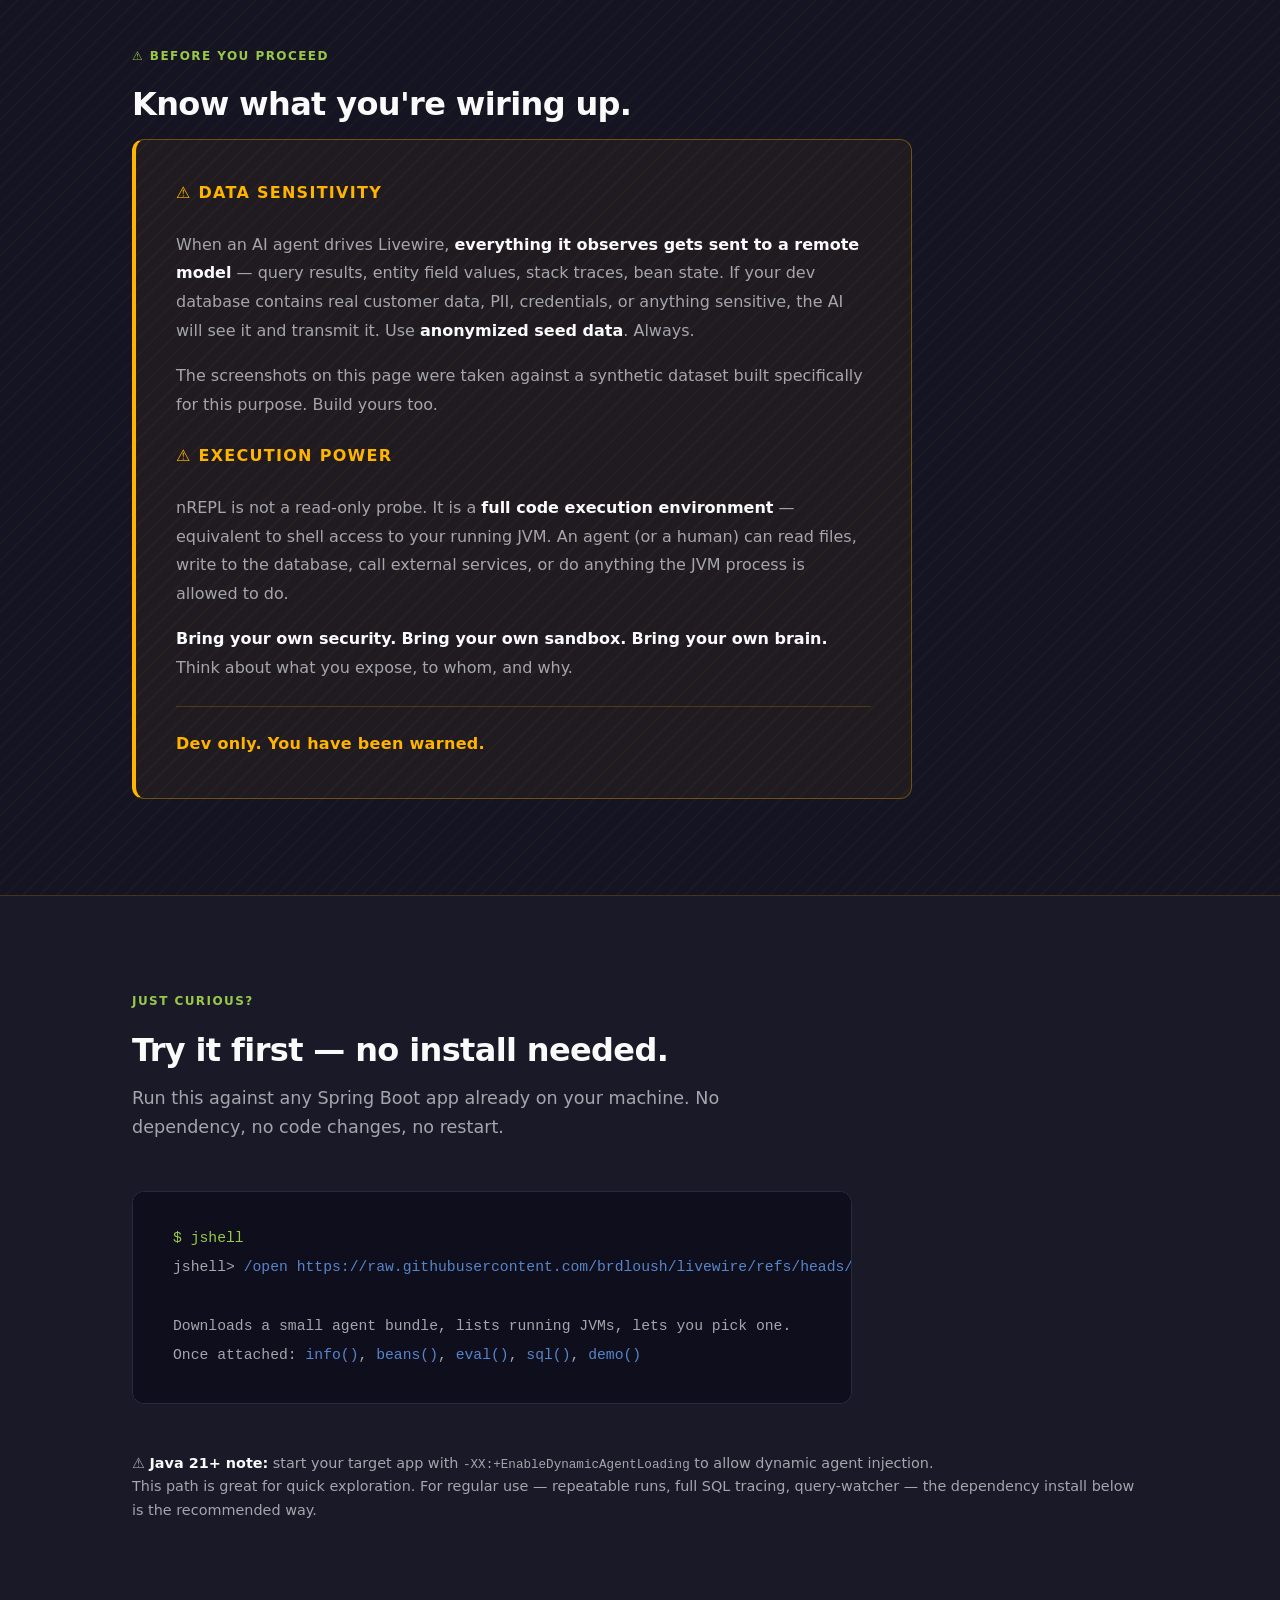
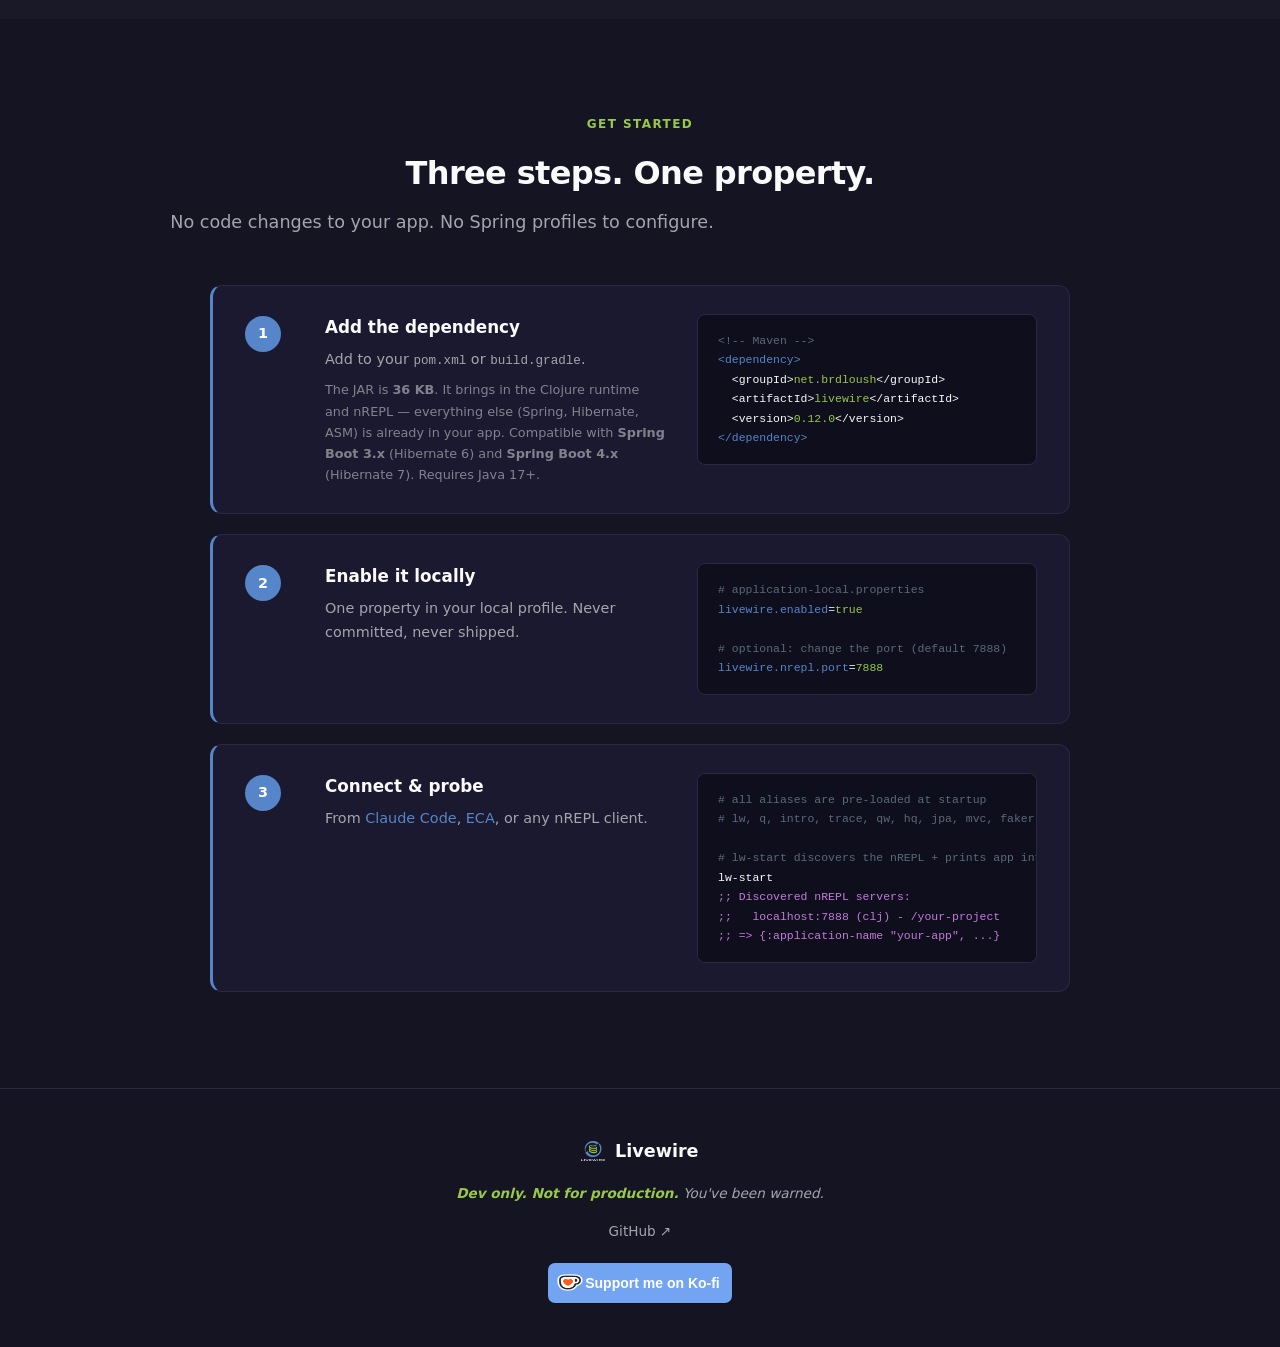
==== commit f28f52d6: "feat: add hq/hot-patch-batchsize! for live @BatchSize testing Add two functions to net.brdloush.live" ====
--- a/web/index.html
+++ b/web/index.html
@@ -210,7 +210,7 @@
       <div class="feature-card">
         <div class="feature-icon">🔬</div>
         <h3>SQL Tracing &amp; N+1 Detection</h3>
-        <p>Wrap any call with <code>trace-sql</code> and see every SQL it fires. <code>detect-n+1</code> automatically groups repeated queries and flags suspects — in one call.</p>
+        <p>Wrap any call with <code>trace-sql</code> and see every SQL it fires. <code>detect-n+1</code> automatically groups repeated queries and flags suspects — in one call. Test <code>@BatchSize</code> effects without restart: patch Hibernate's global batch size, measure the query count, then restore.</p>
         <div class="code-block"><pre><span class="p">(</span><span class="kw">trace/detect-n+1</span>
   <span class="p">(</span><span class="kw">trace/trace-sql</span>
     <span class="p">(</span><span class="kw">lw/in-readonly-tx</span>
@@ -218,7 +218,16 @@
 <span class="r">;; => {:suspicious-queries
 ;;      [{:sql "select ... from book_genre ...", :count 200}
 ;;       {:sql "select ... from review ...",     :count 200}]
-;;     :total-queries 481, :duration-ms 226}</span></pre></div>
+;;     :total-queries 481, :duration-ms 226}</span>
+
+<span class="c">;; Test @BatchSize without restart</span>
+<span class="p">(</span><span class="kw">hq/hot-patch-batchsize!</span> <span class="n">50</span><span class="p">)</span>
+<span class="p">(</span><span class="kw">trace/detect-n+1</span>
+  <span class="p">(</span><span class="kw">trace/trace-sql</span>
+    <span class="p">(</span><span class="kw">lw/in-readonly-tx</span>
+      <span class="p">(</span><span class="kw">.getAllBooks</span> <span class="p">(</span><span class="kw">lw/bean</span> <span class="s">"bookService"</span><span class="p">)))))</span>
+<span class="r">;; => :total-queries 11  (481 → 11 with batching)</span>
+<span class="p">(</span><span class="kw">hq/reset-batchsize!</span><span class="p">)</span></pre></div>
       </div>
 
       <div class="feature-card">
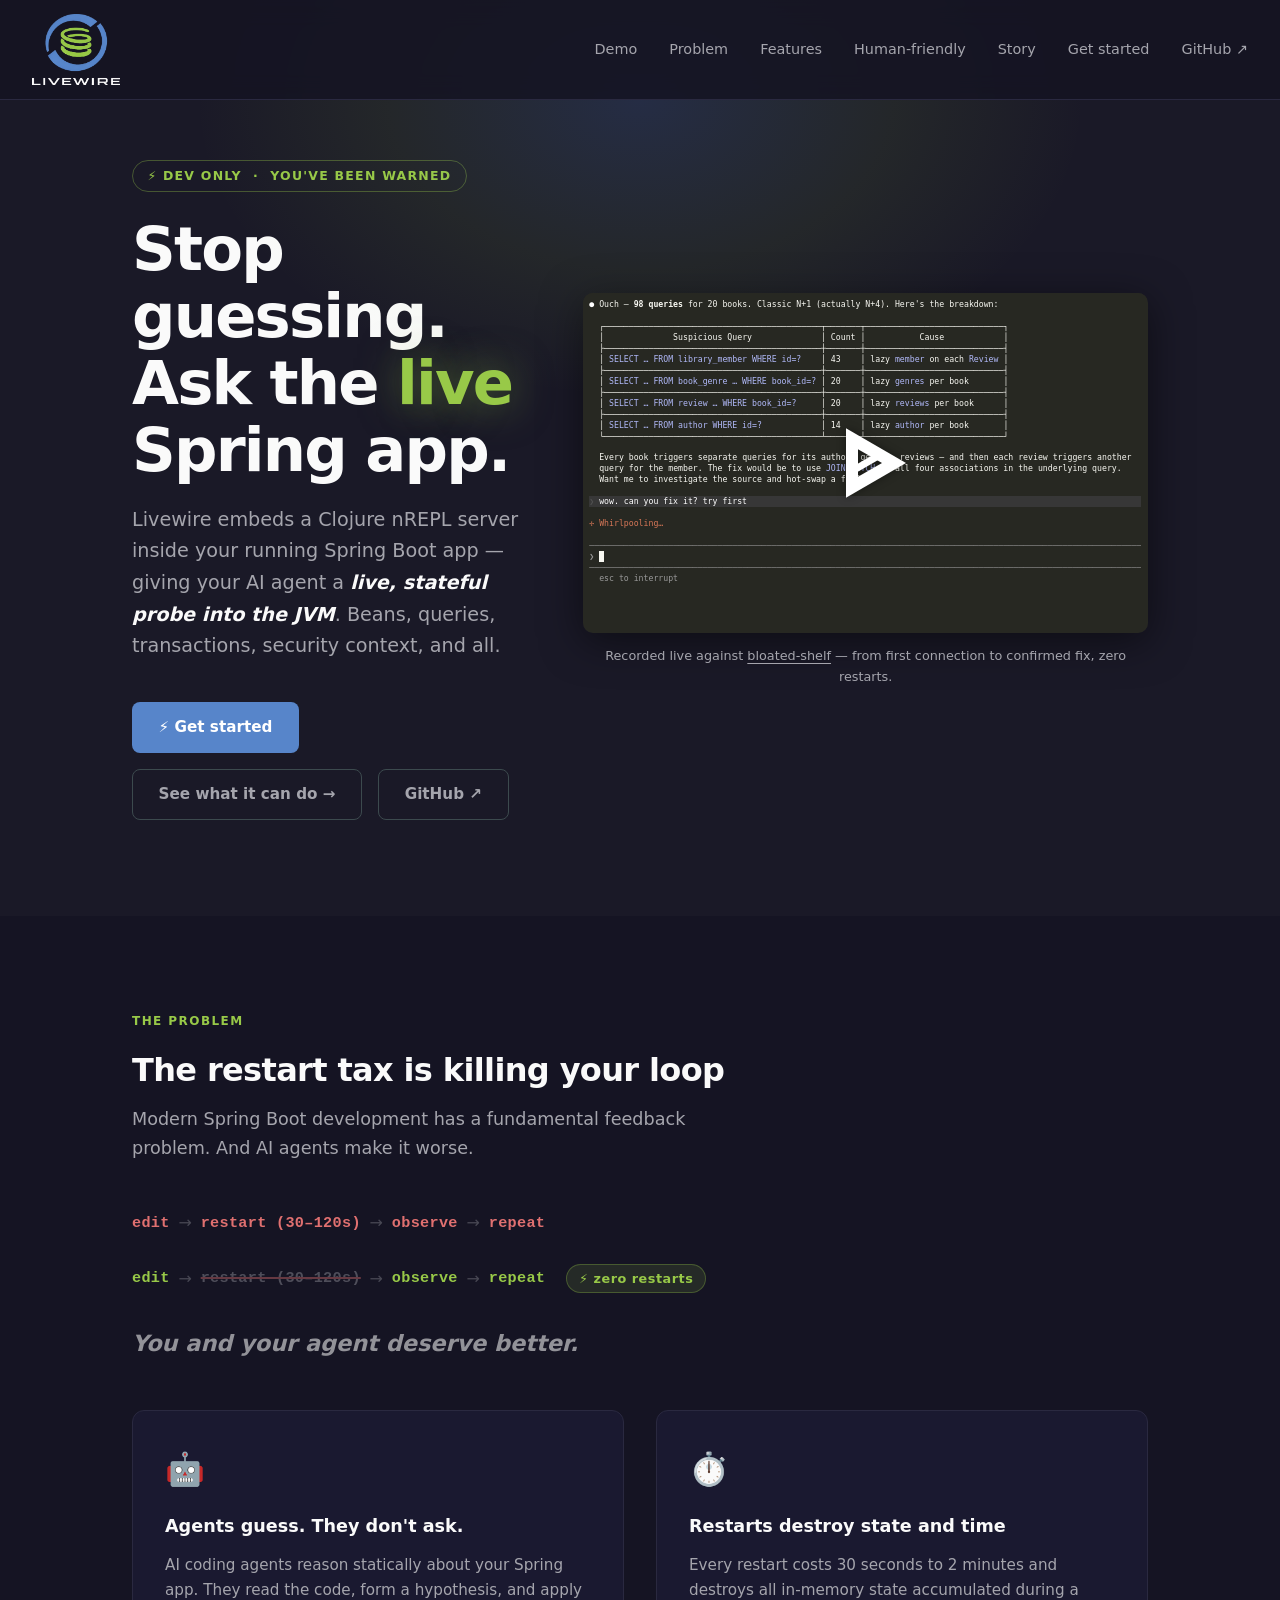
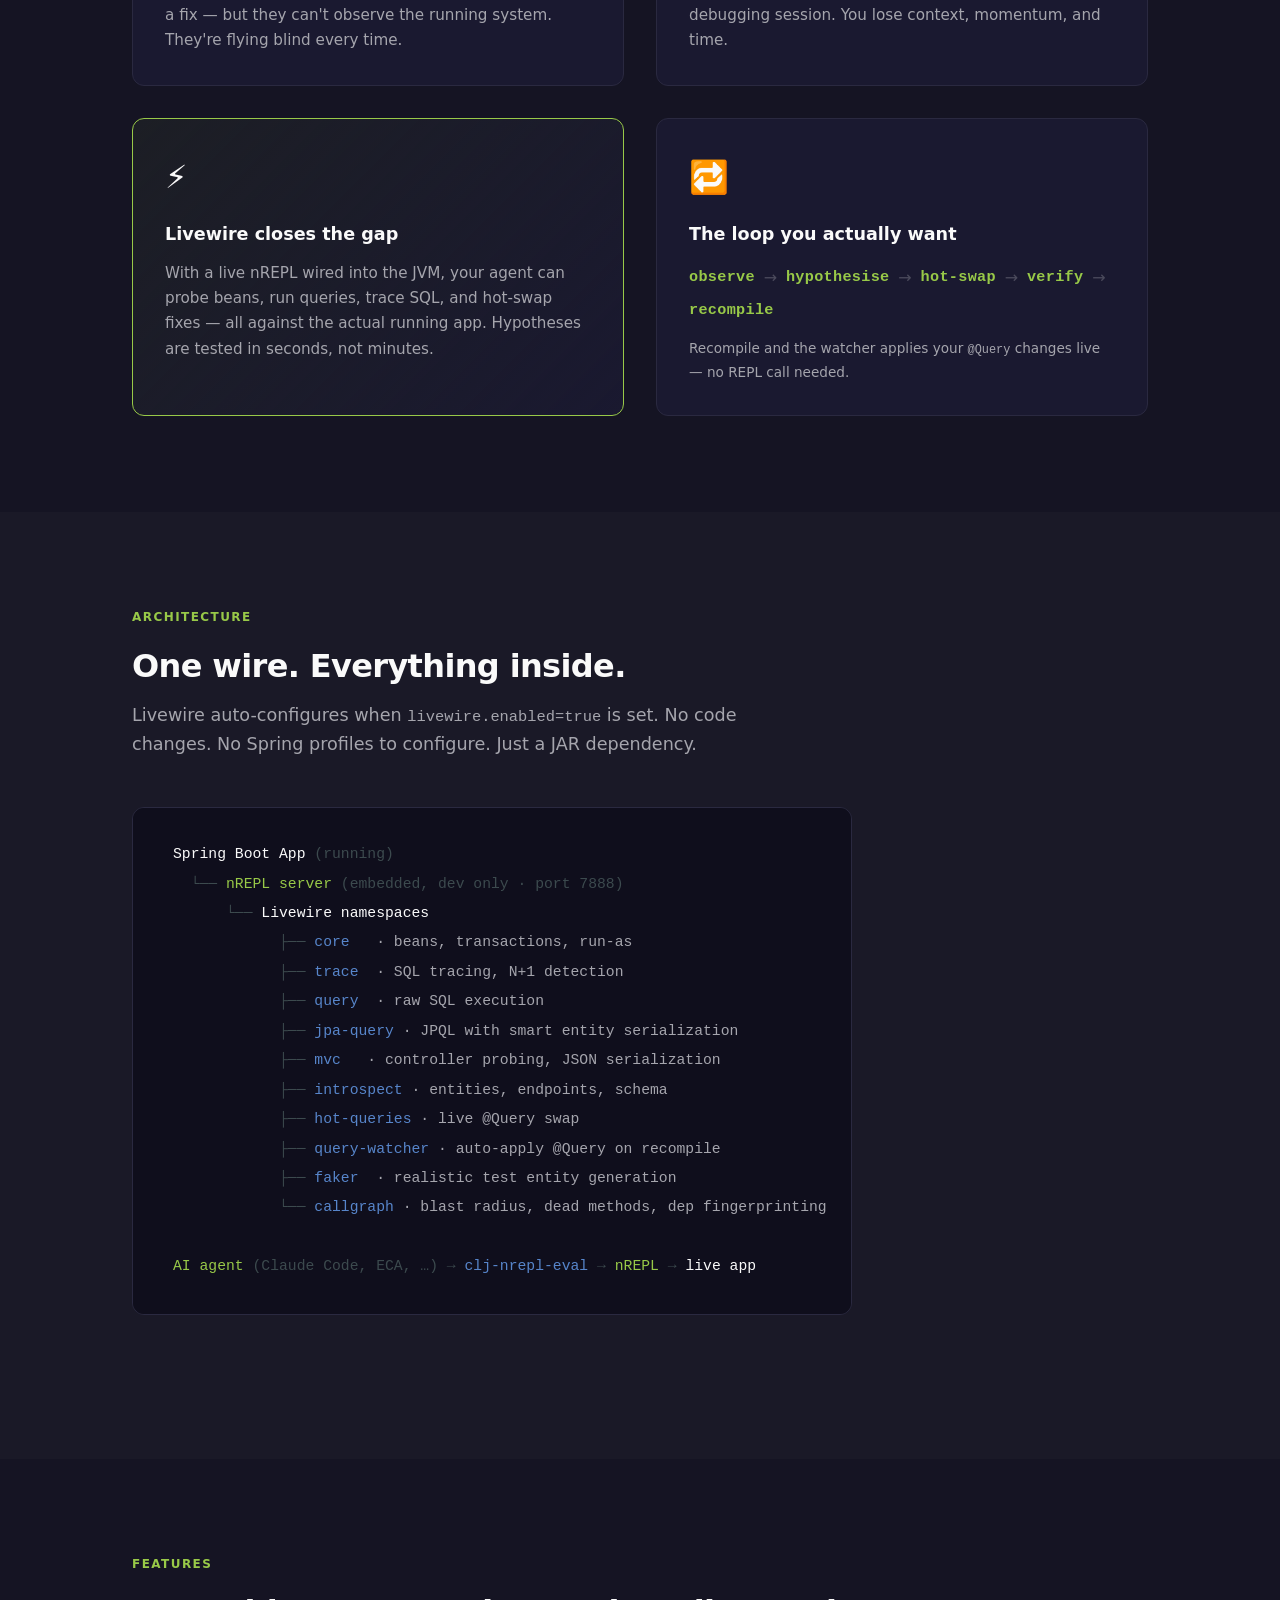
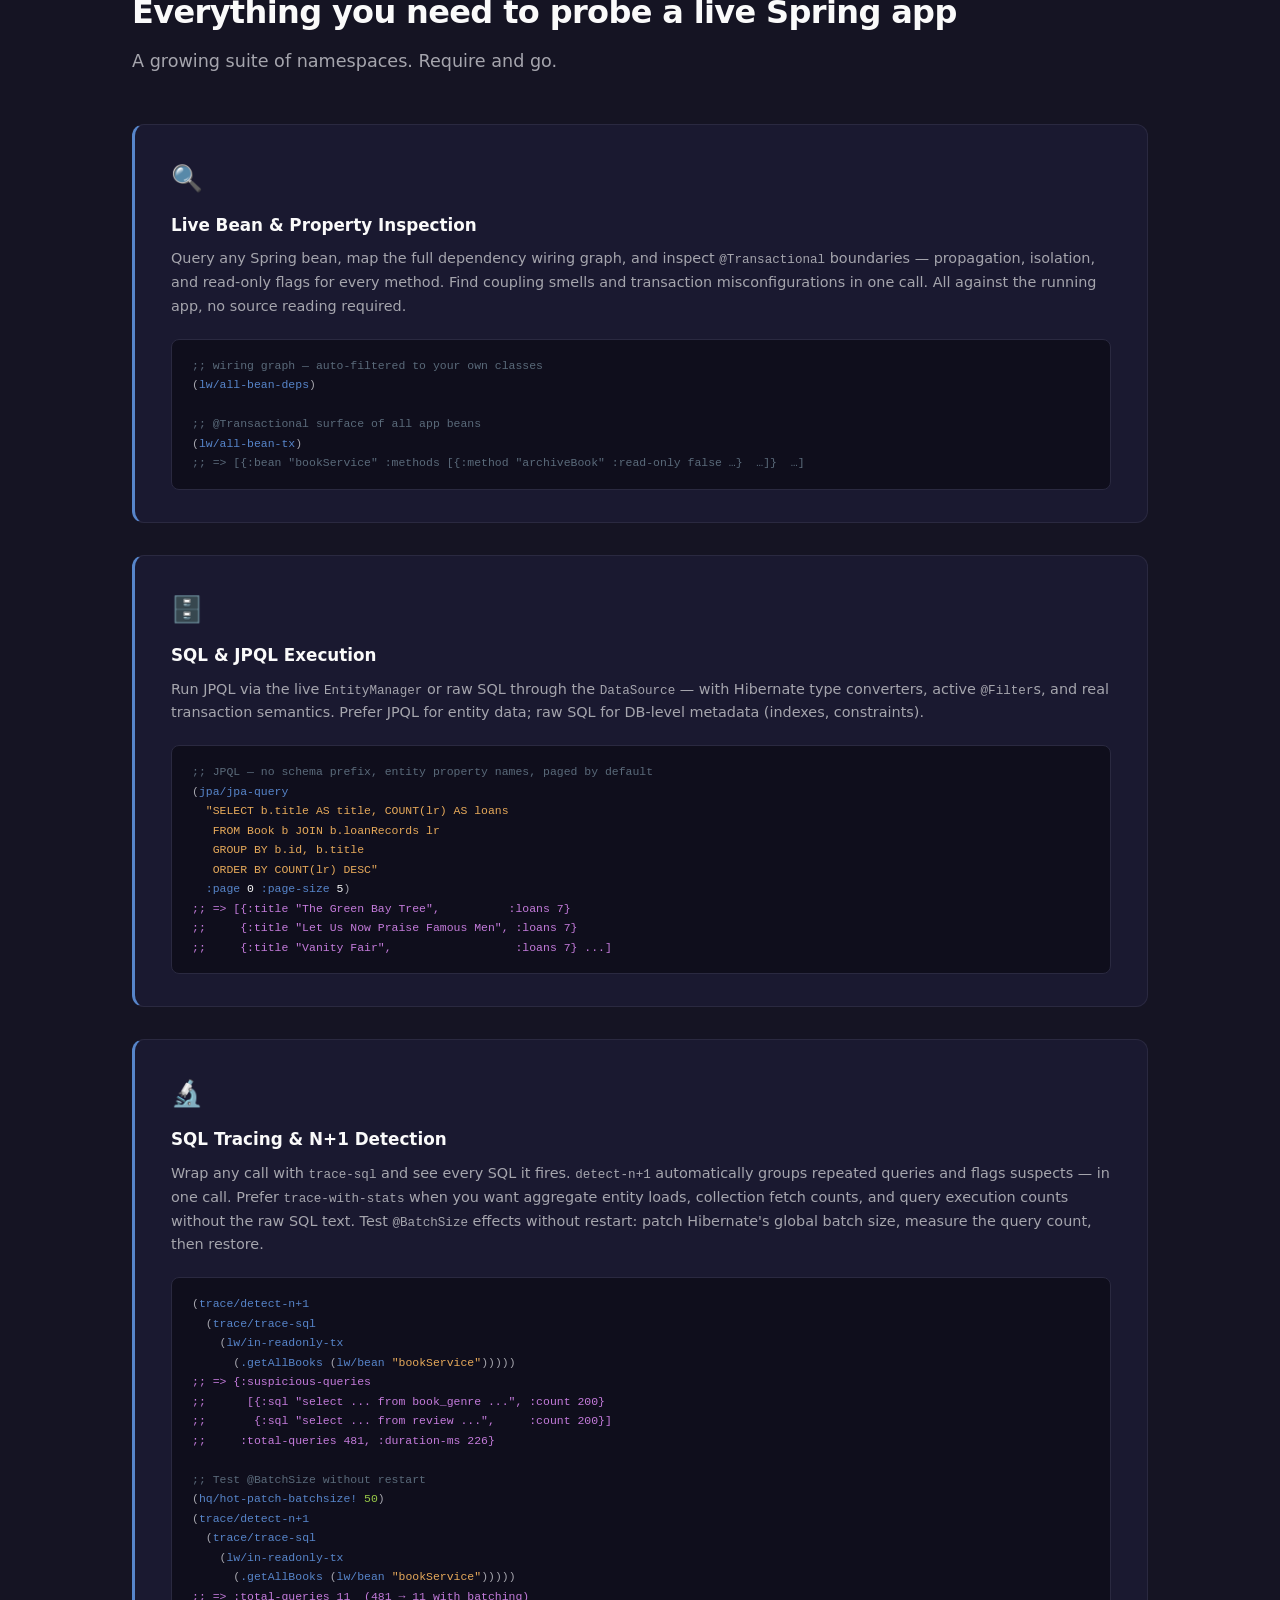
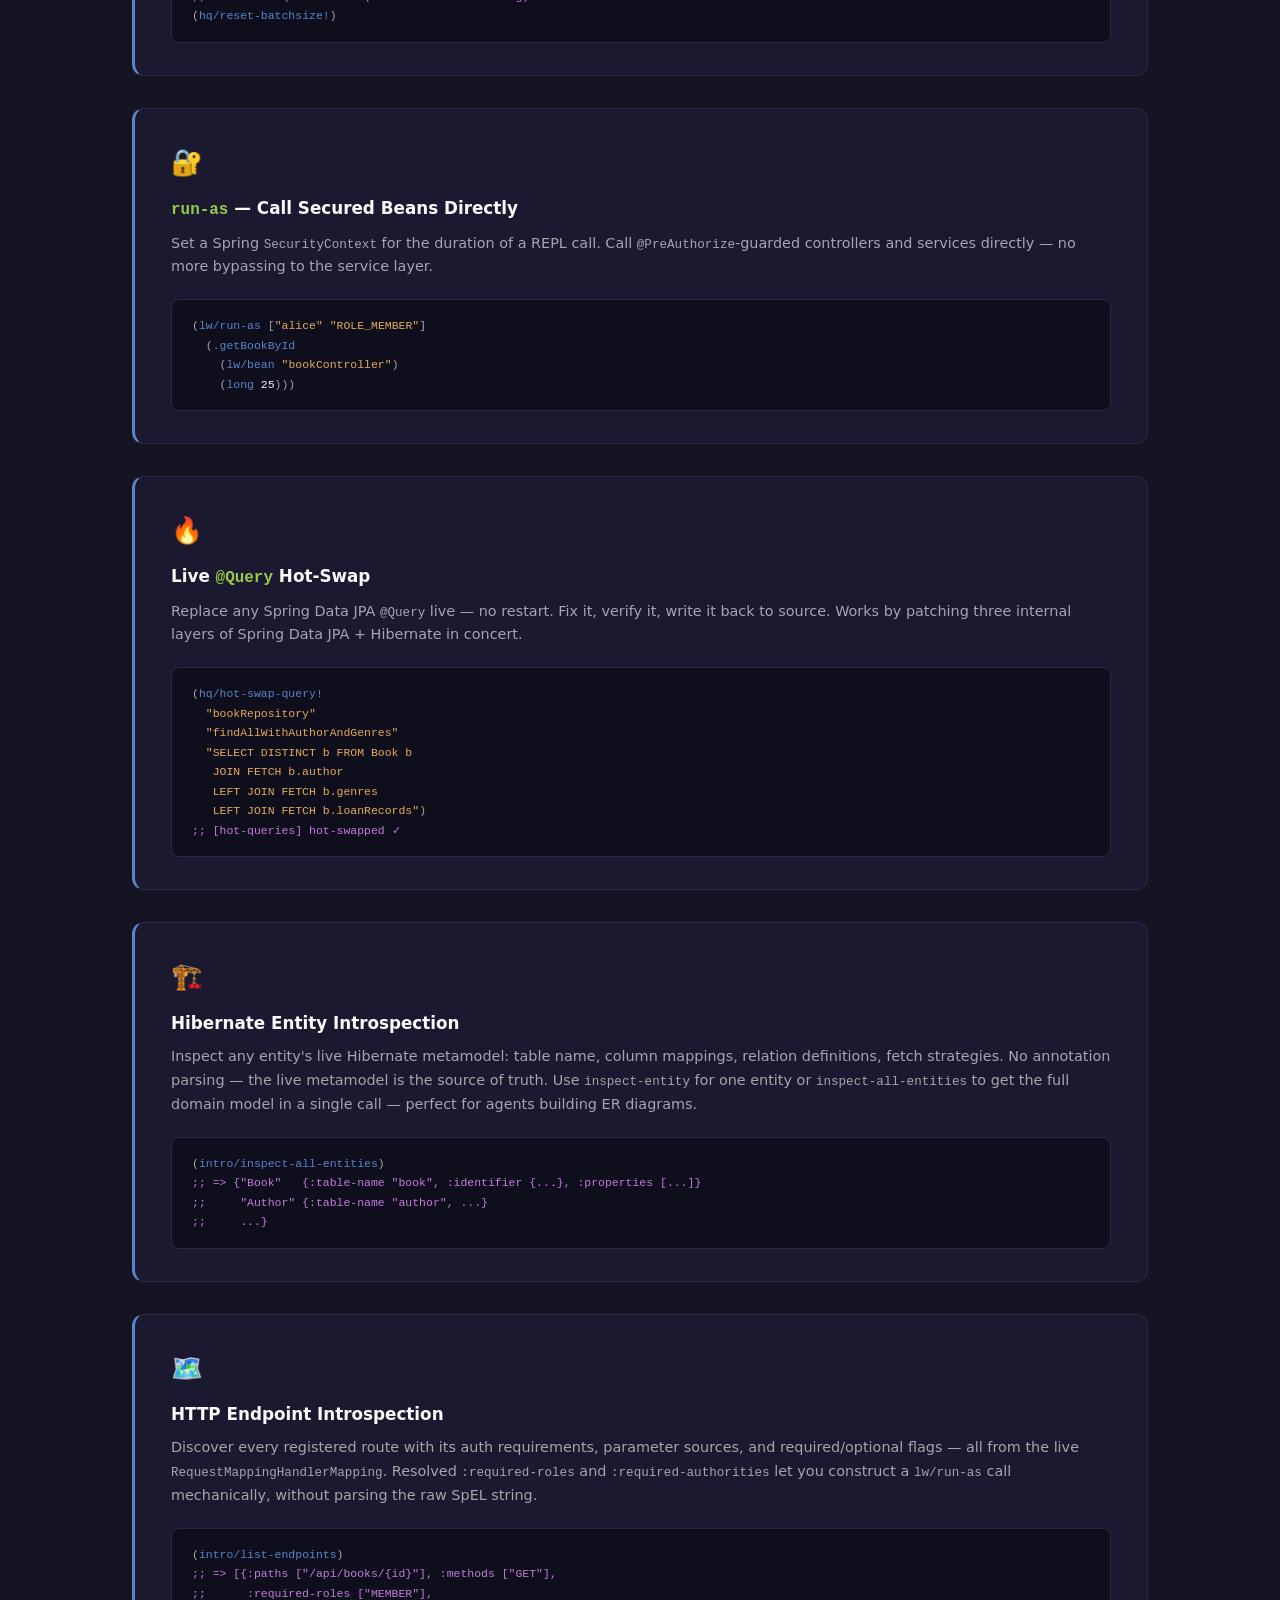
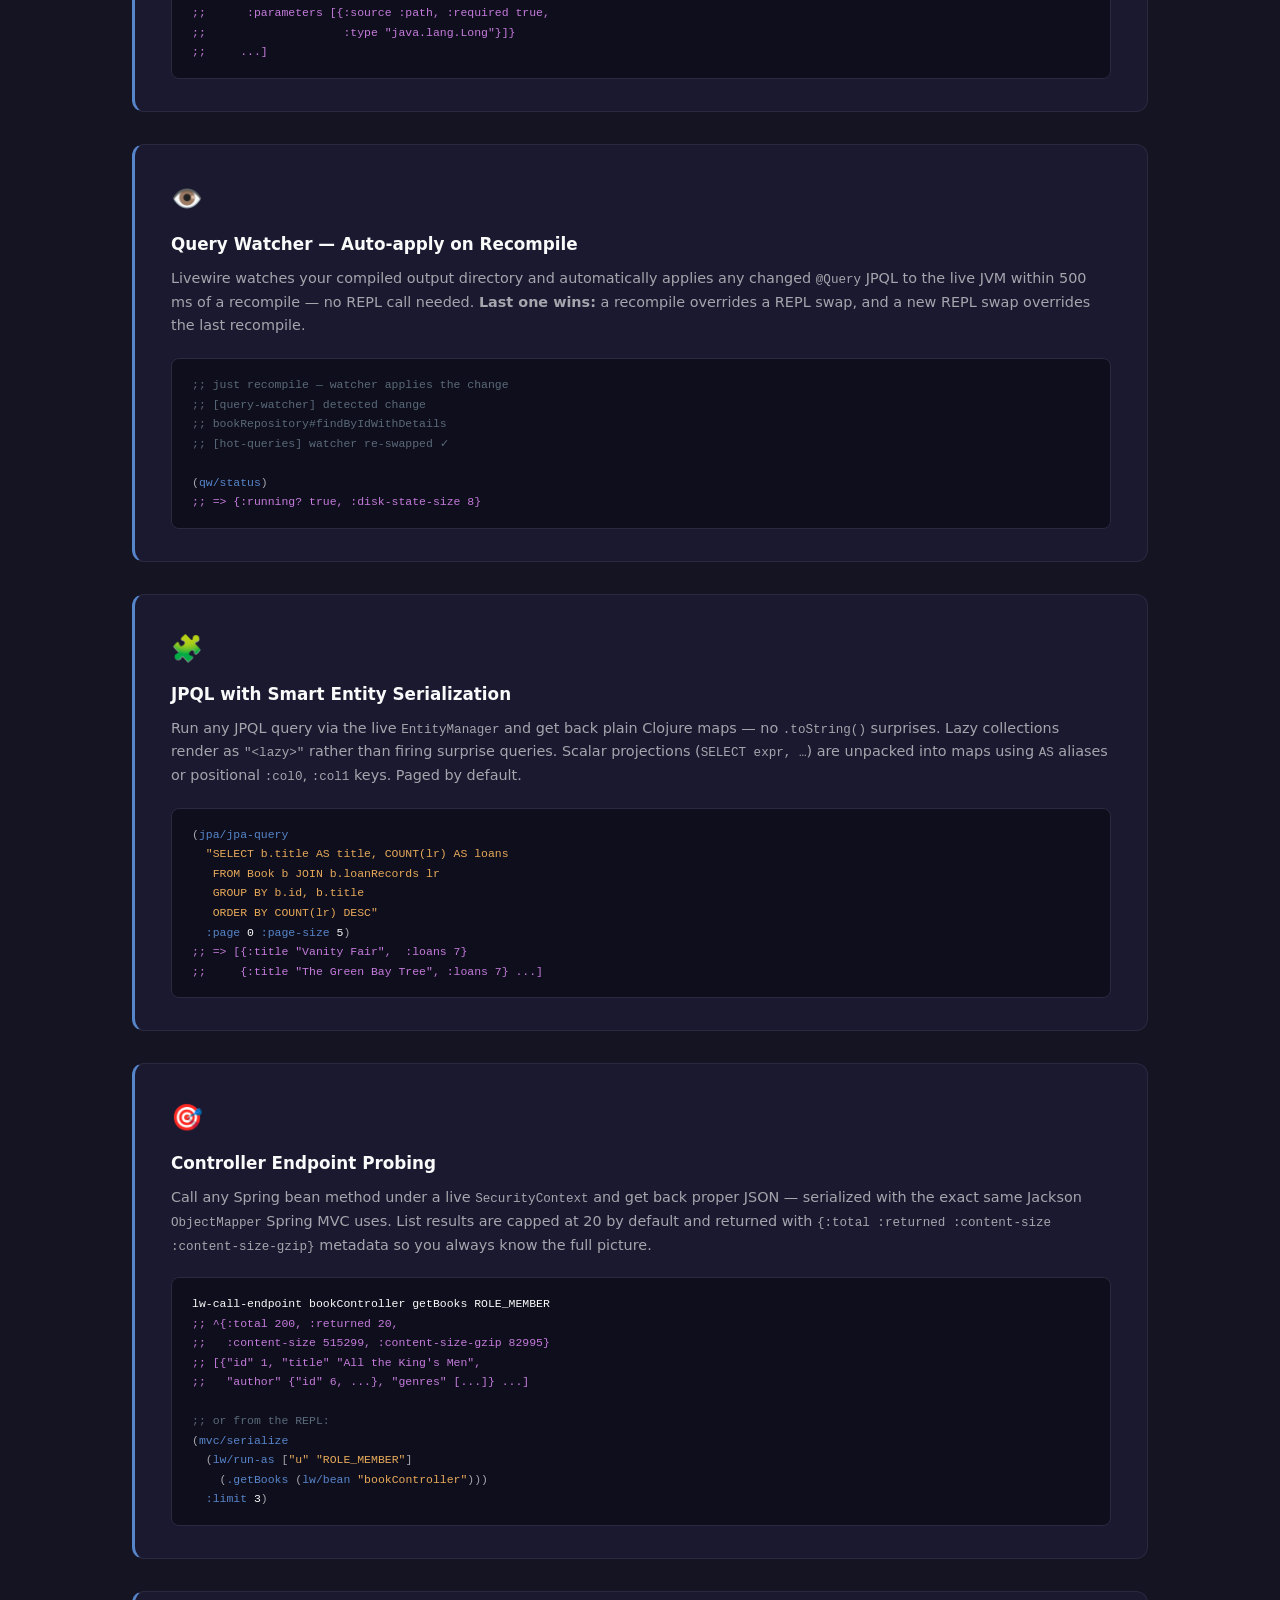
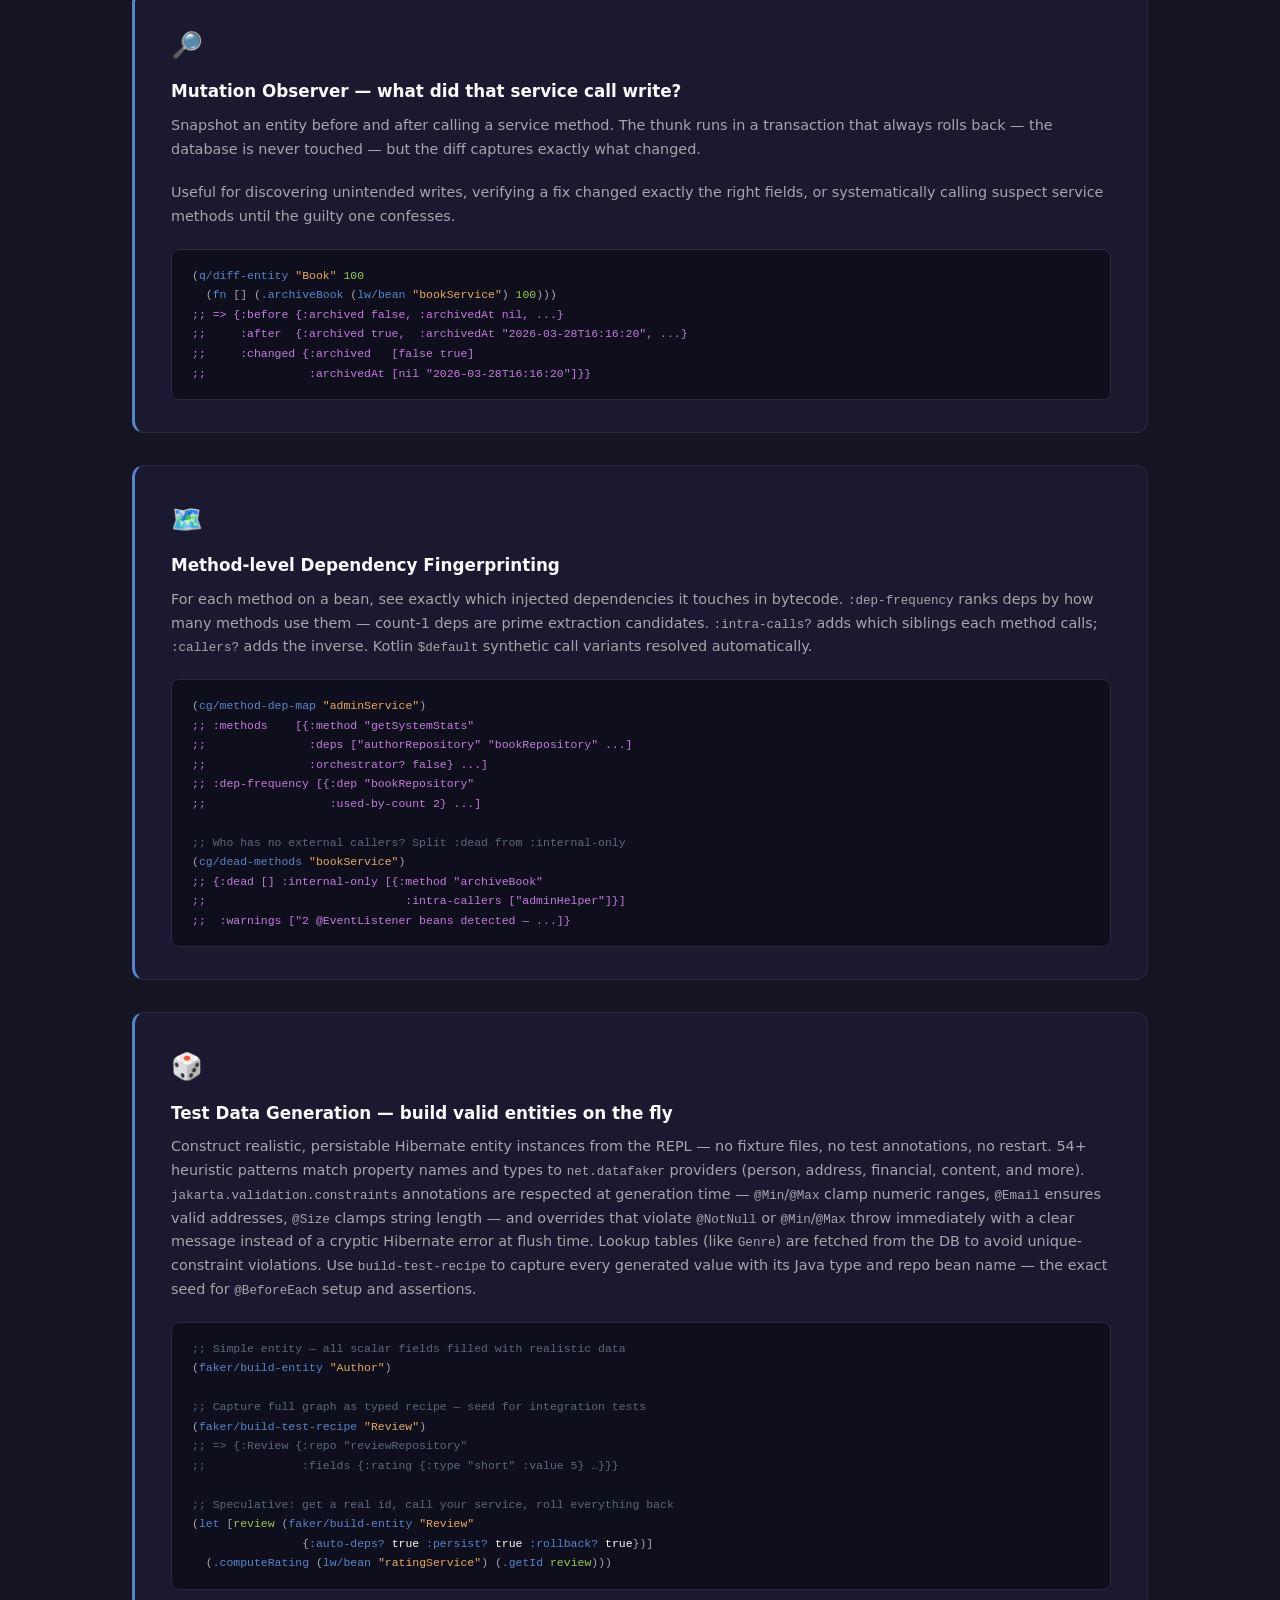
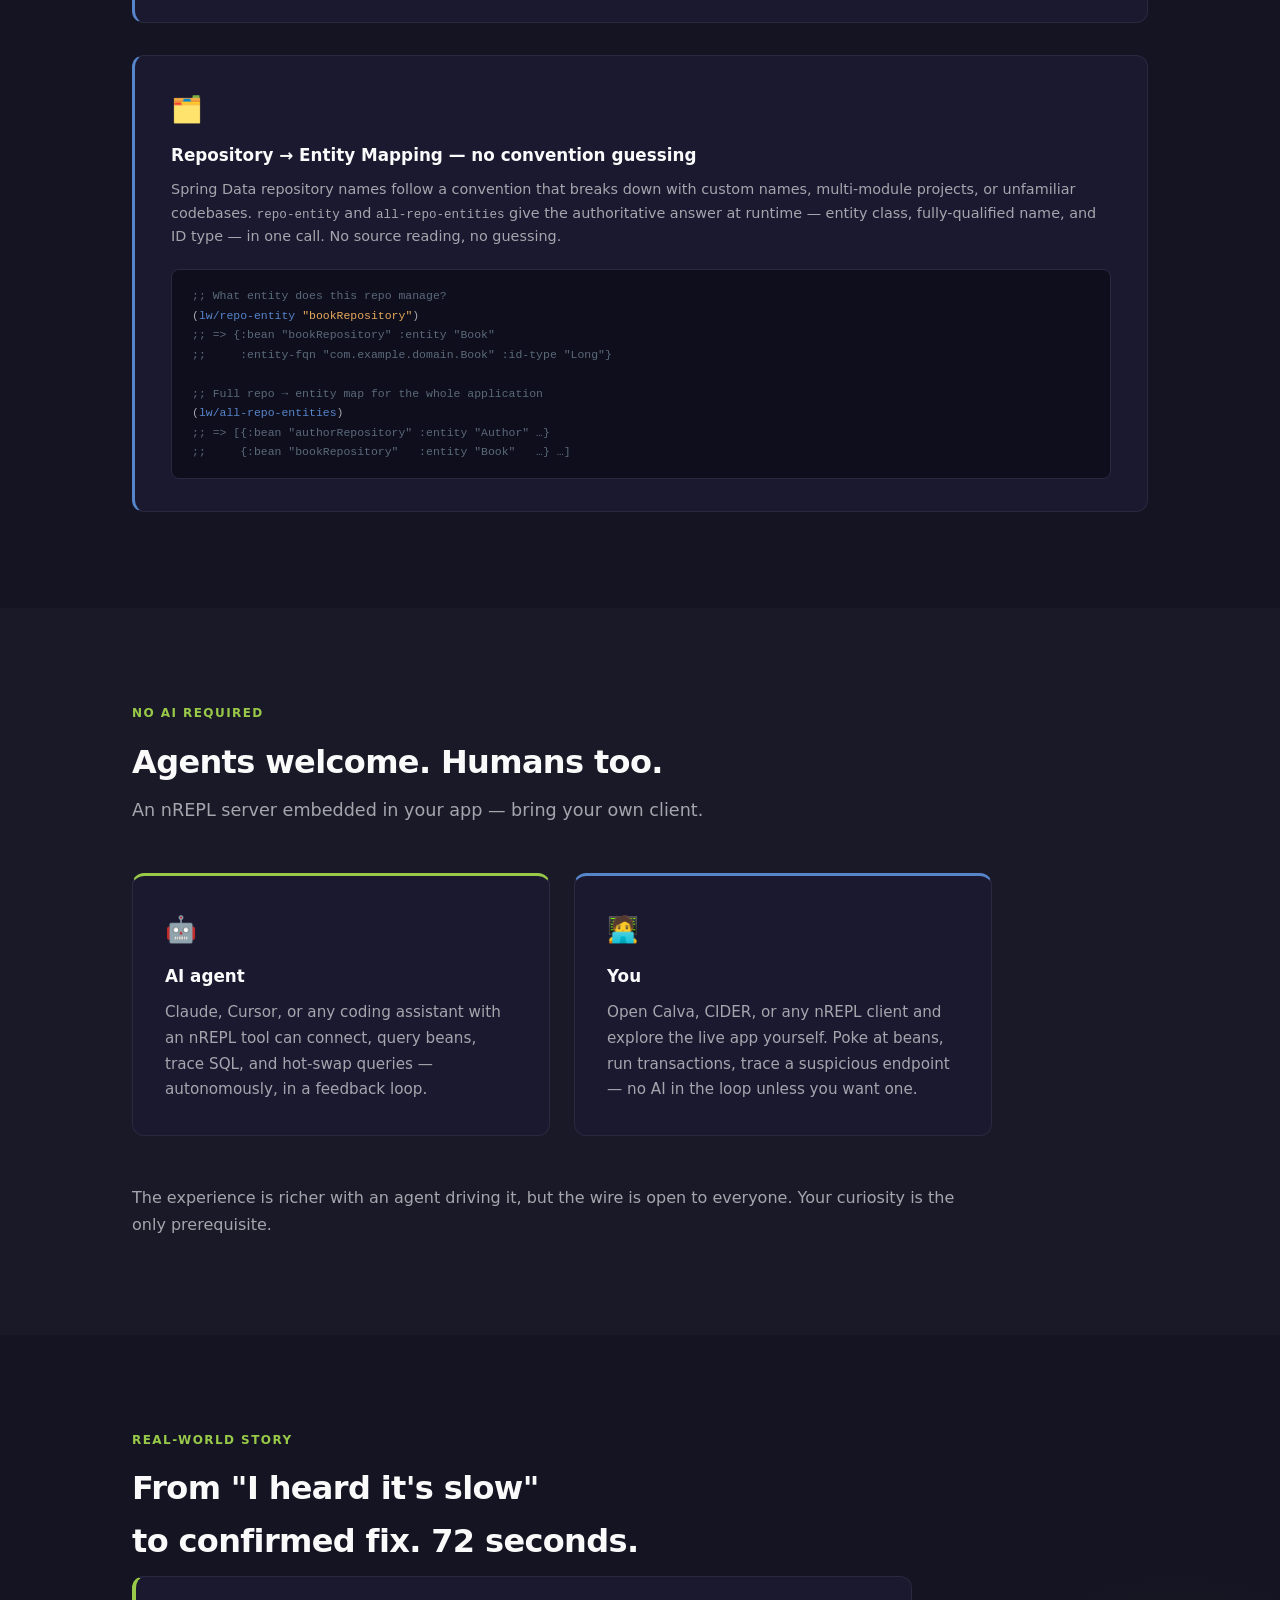
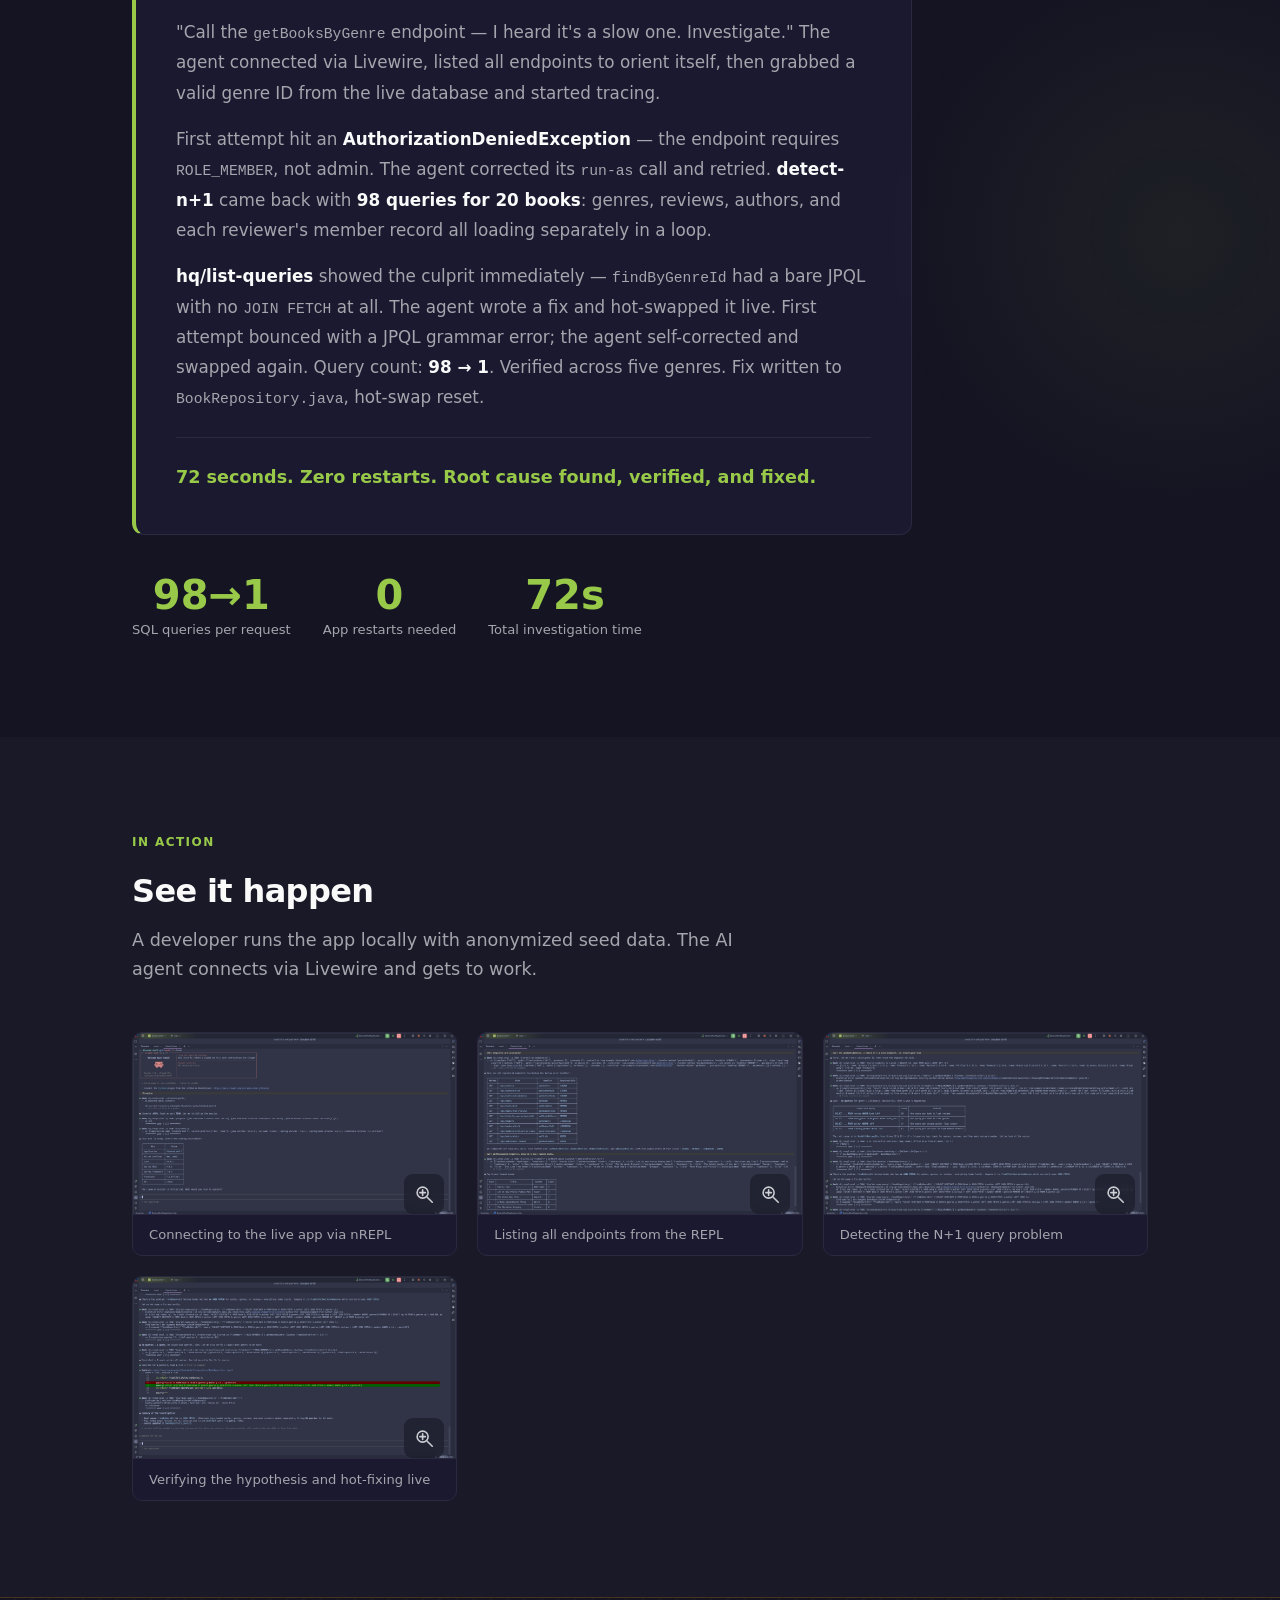
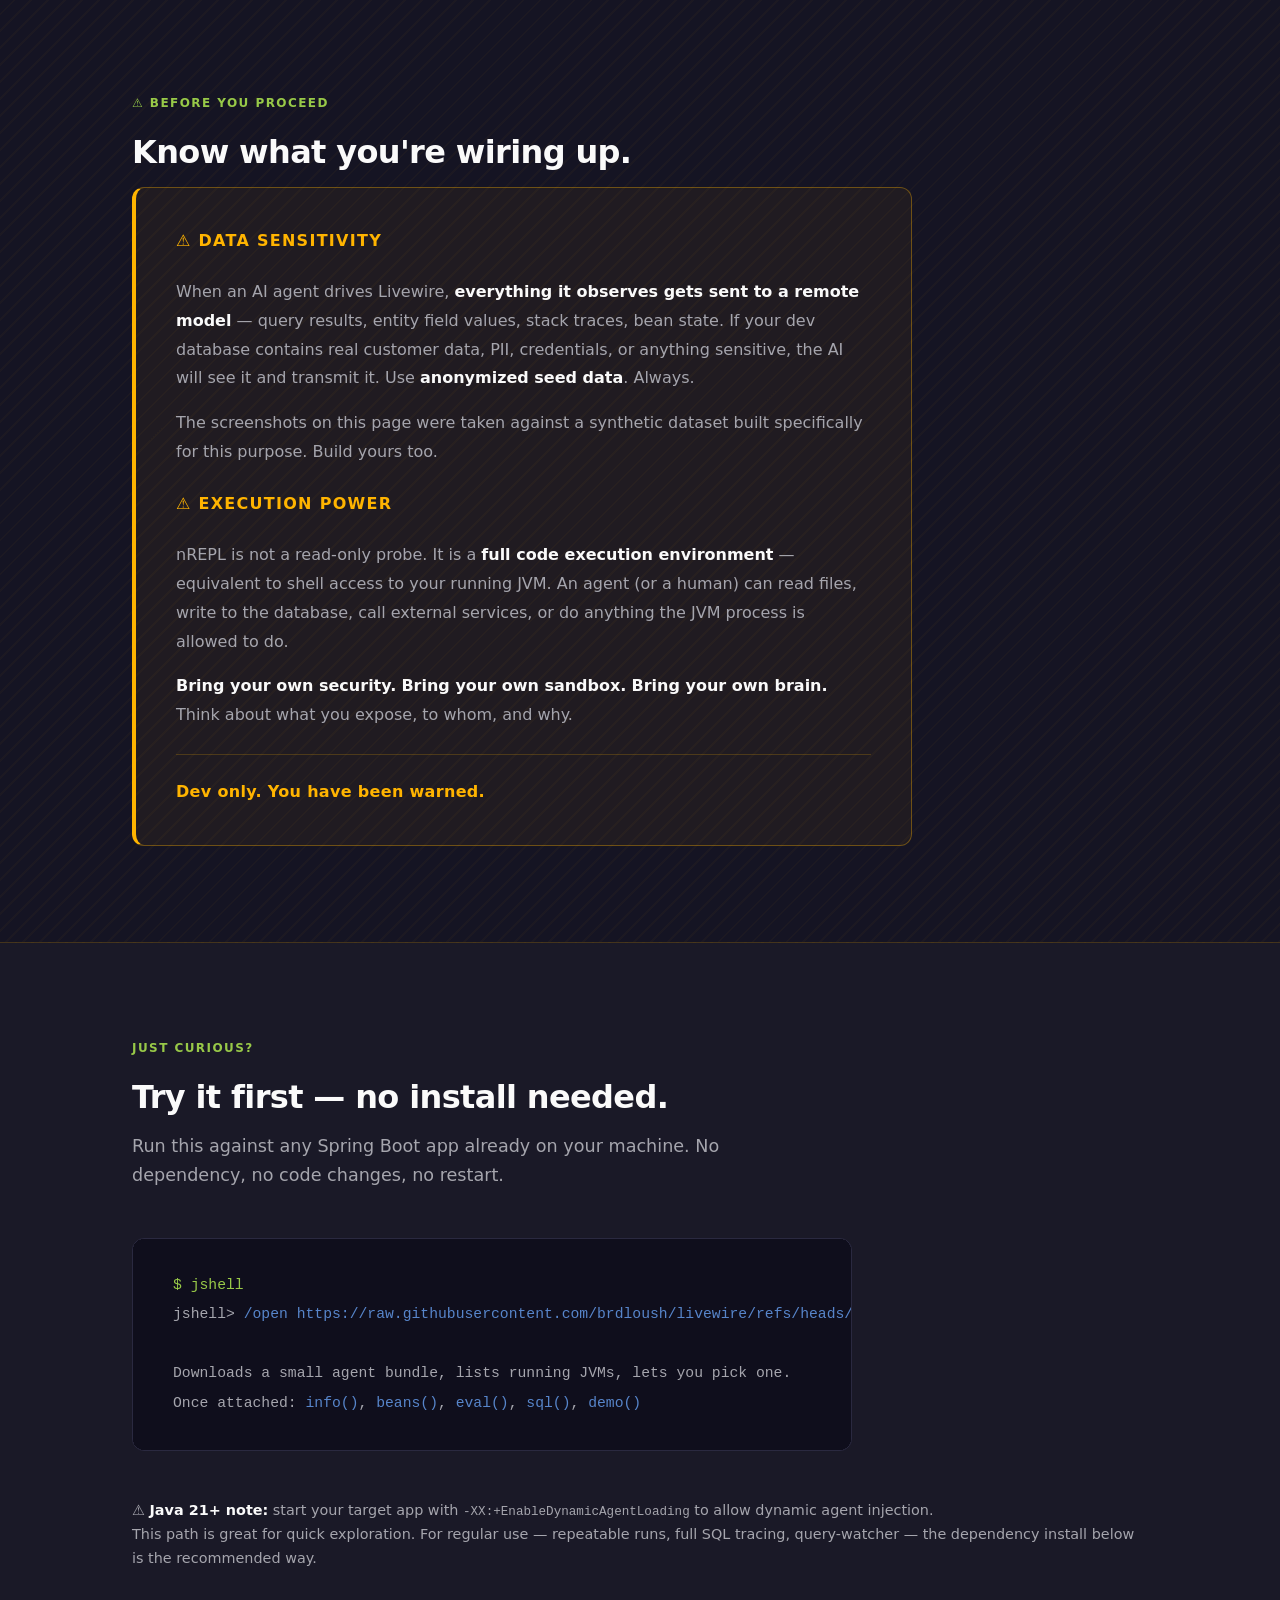
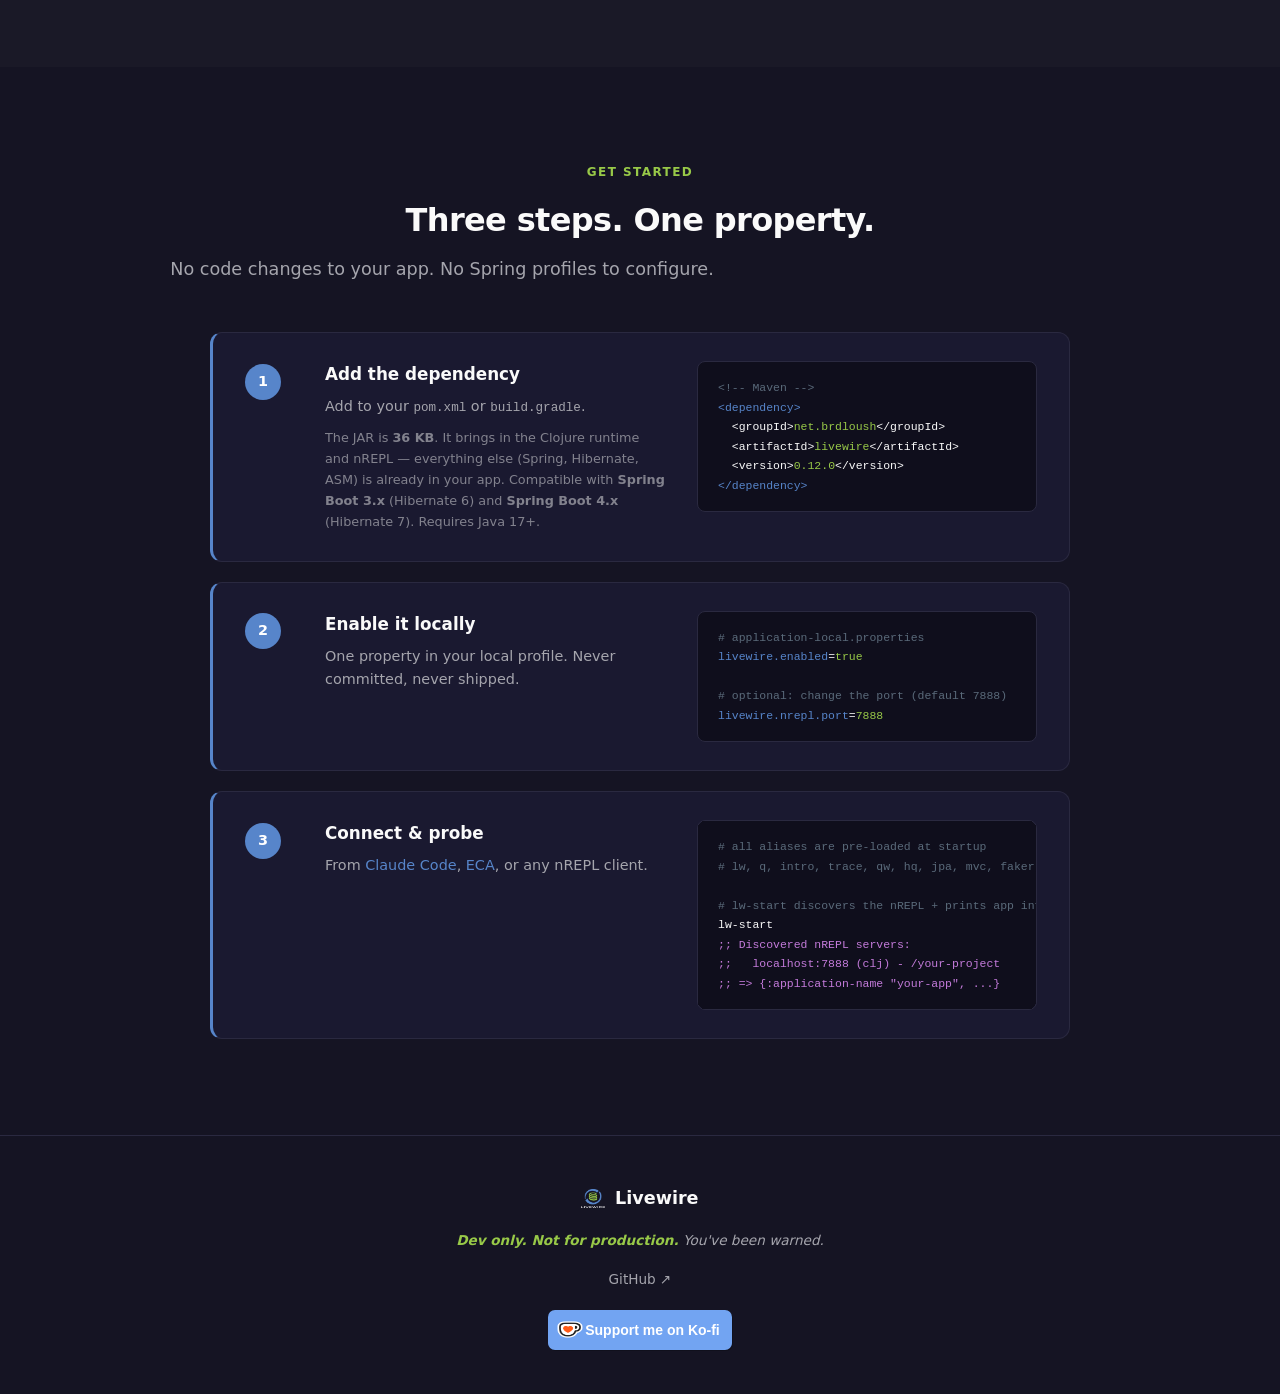
==== commit bd106b50: "feat: add trace/trace-with-stats for aggregate Hibernate Statistics deltas New macro captures entity" ====
--- a/web/index.html
+++ b/web/index.html
@@ -210,7 +210,7 @@
       <div class="feature-card">
         <div class="feature-icon">🔬</div>
         <h3>SQL Tracing &amp; N+1 Detection</h3>
-        <p>Wrap any call with <code>trace-sql</code> and see every SQL it fires. <code>detect-n+1</code> automatically groups repeated queries and flags suspects — in one call. Test <code>@BatchSize</code> effects without restart: patch Hibernate's global batch size, measure the query count, then restore.</p>
+        <p>Wrap any call with <code>trace-sql</code> and see every SQL it fires. <code>detect-n+1</code> automatically groups repeated queries and flags suspects — in one call. Prefer <code>trace-with-stats</code> when you want aggregate entity loads, collection fetch counts, and query execution counts without the raw SQL text. Test <code>@BatchSize</code> effects without restart: patch Hibernate's global batch size, measure the query count, then restore.</p>
         <div class="code-block"><pre><span class="p">(</span><span class="kw">trace/detect-n+1</span>
   <span class="p">(</span><span class="kw">trace/trace-sql</span>
     <span class="p">(</span><span class="kw">lw/in-readonly-tx</span>
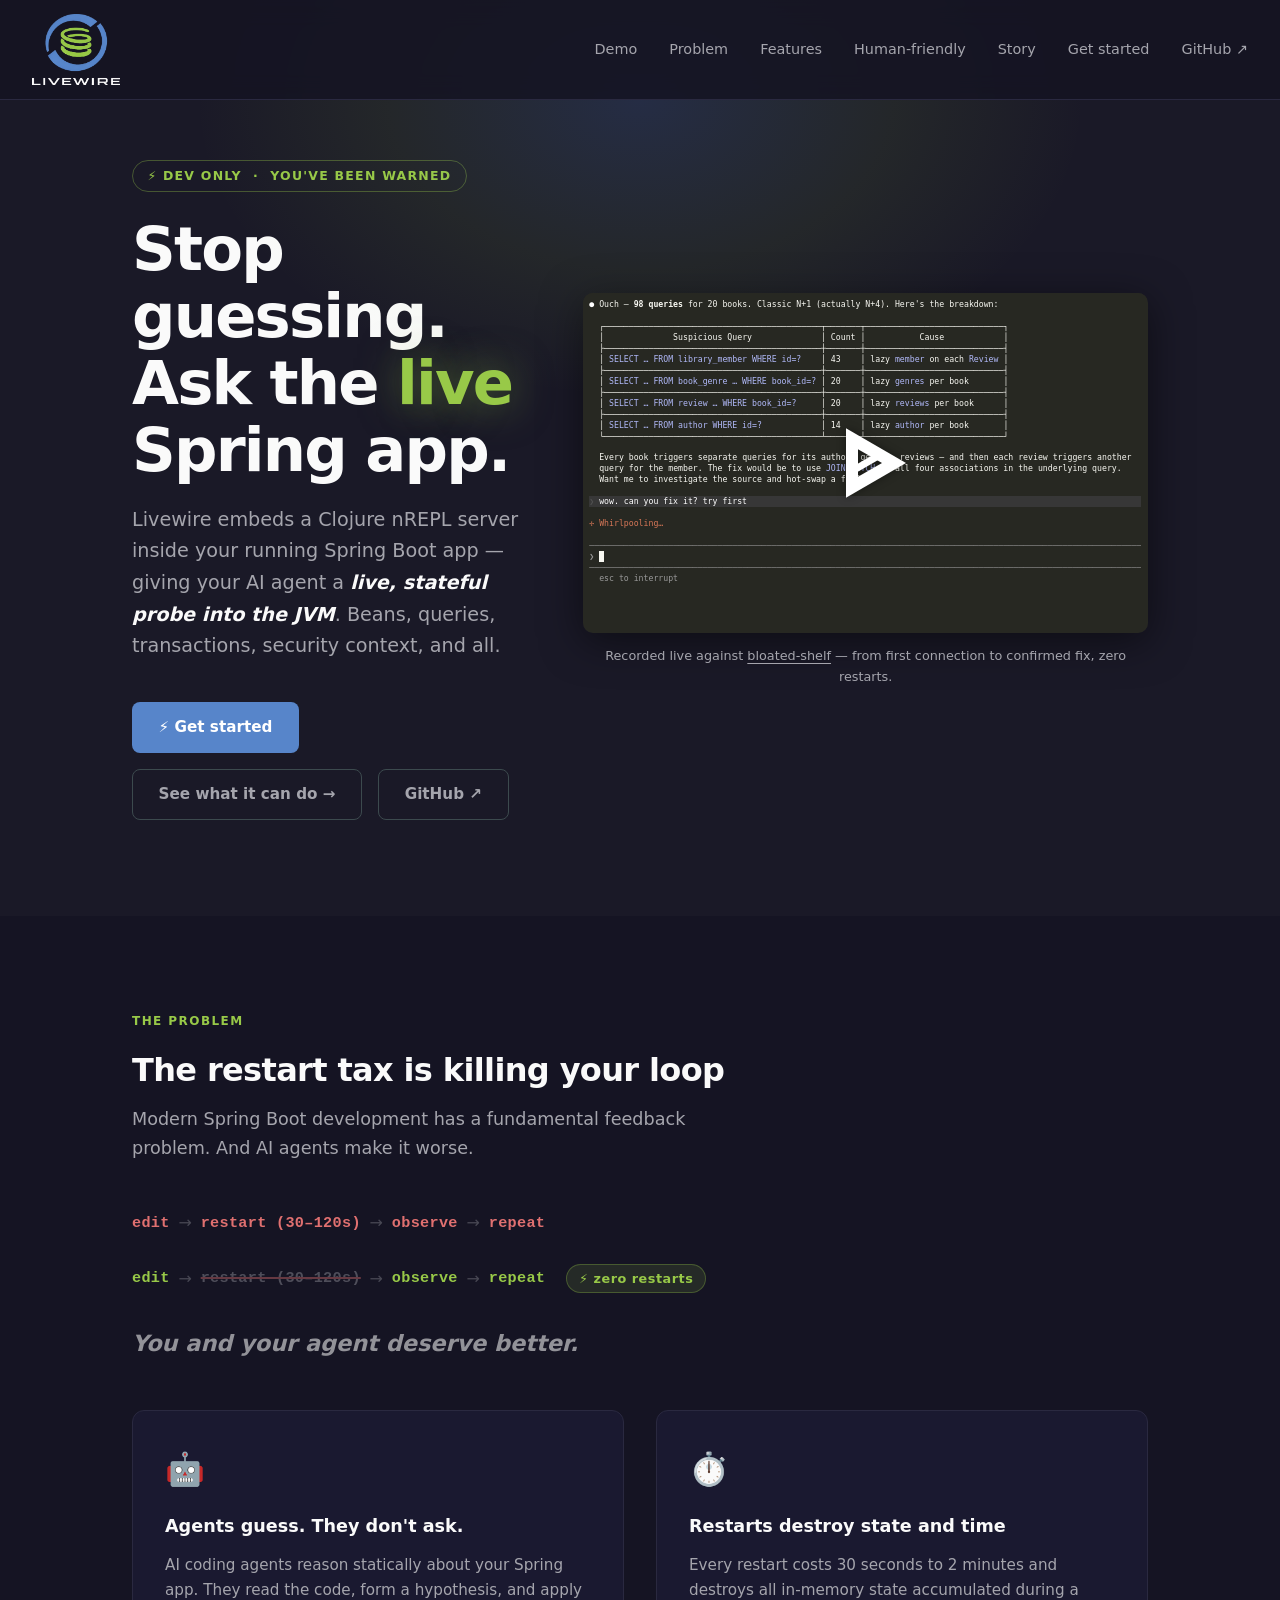
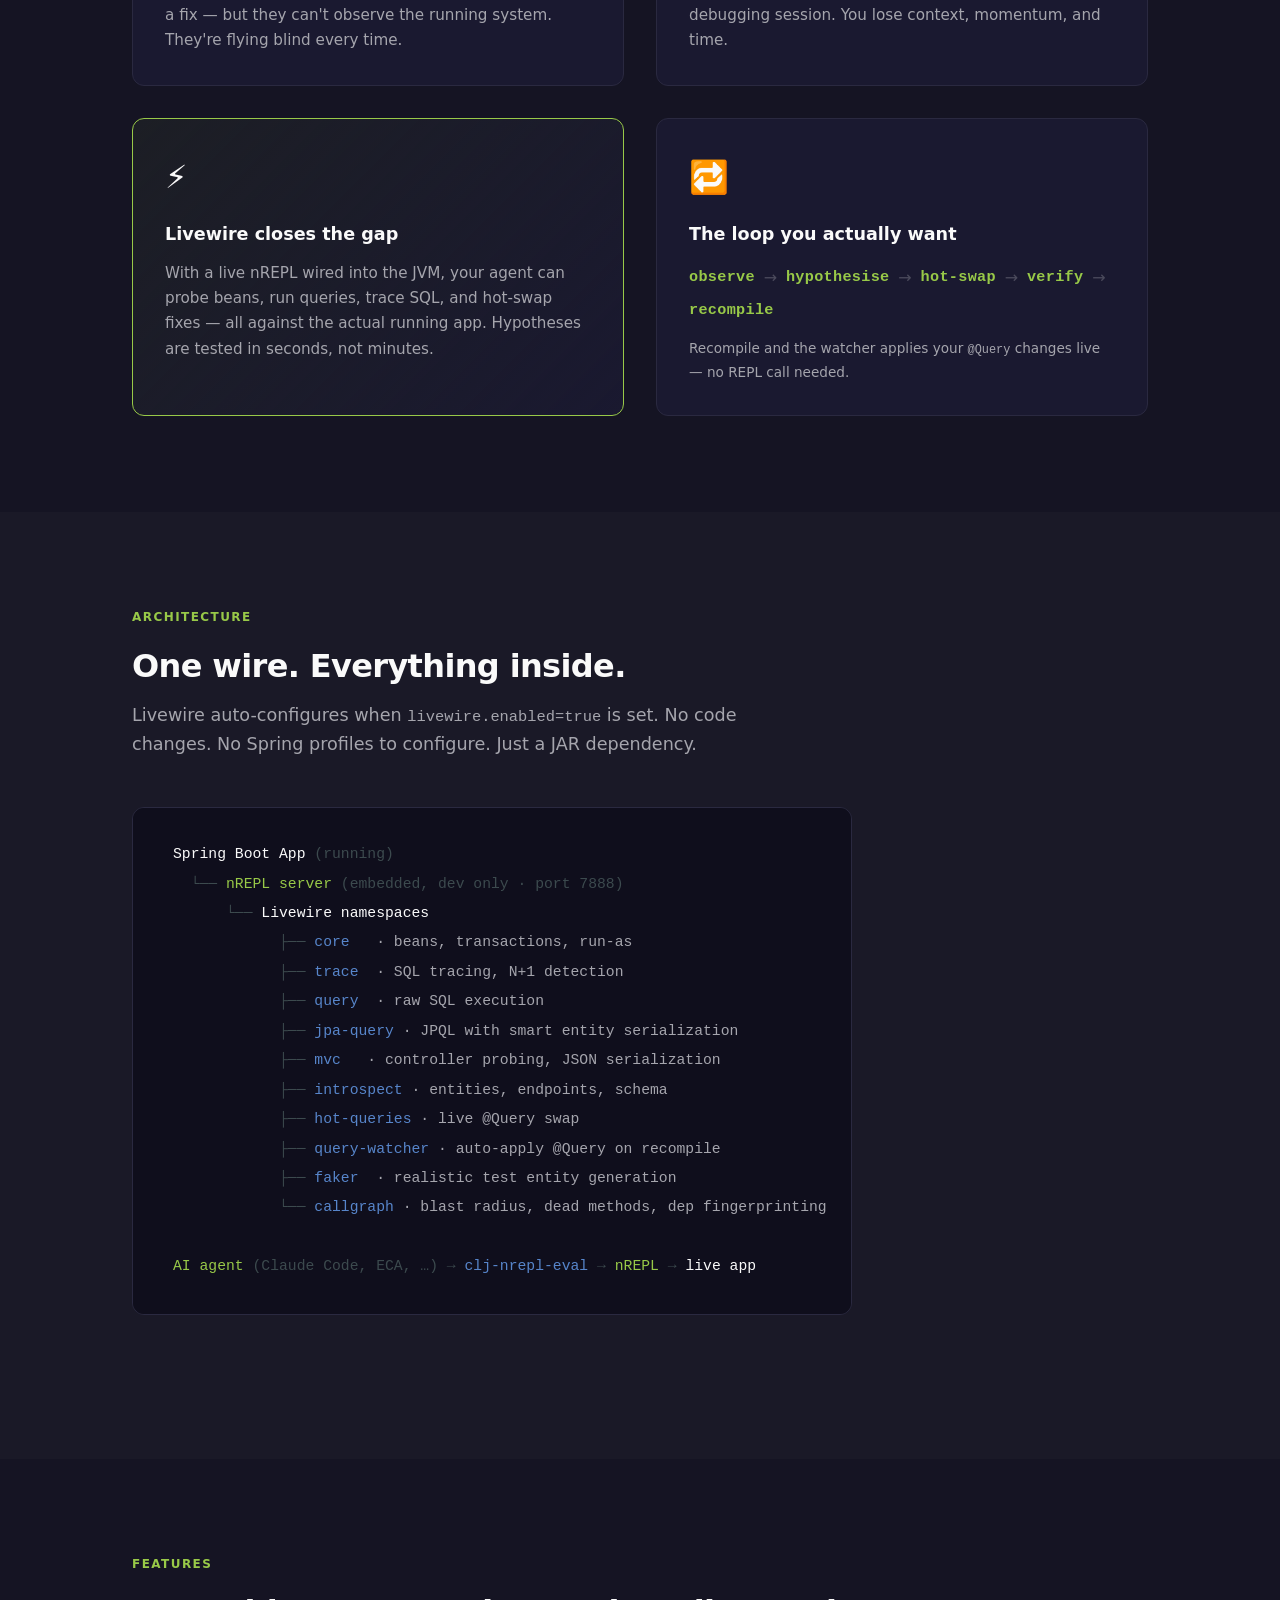
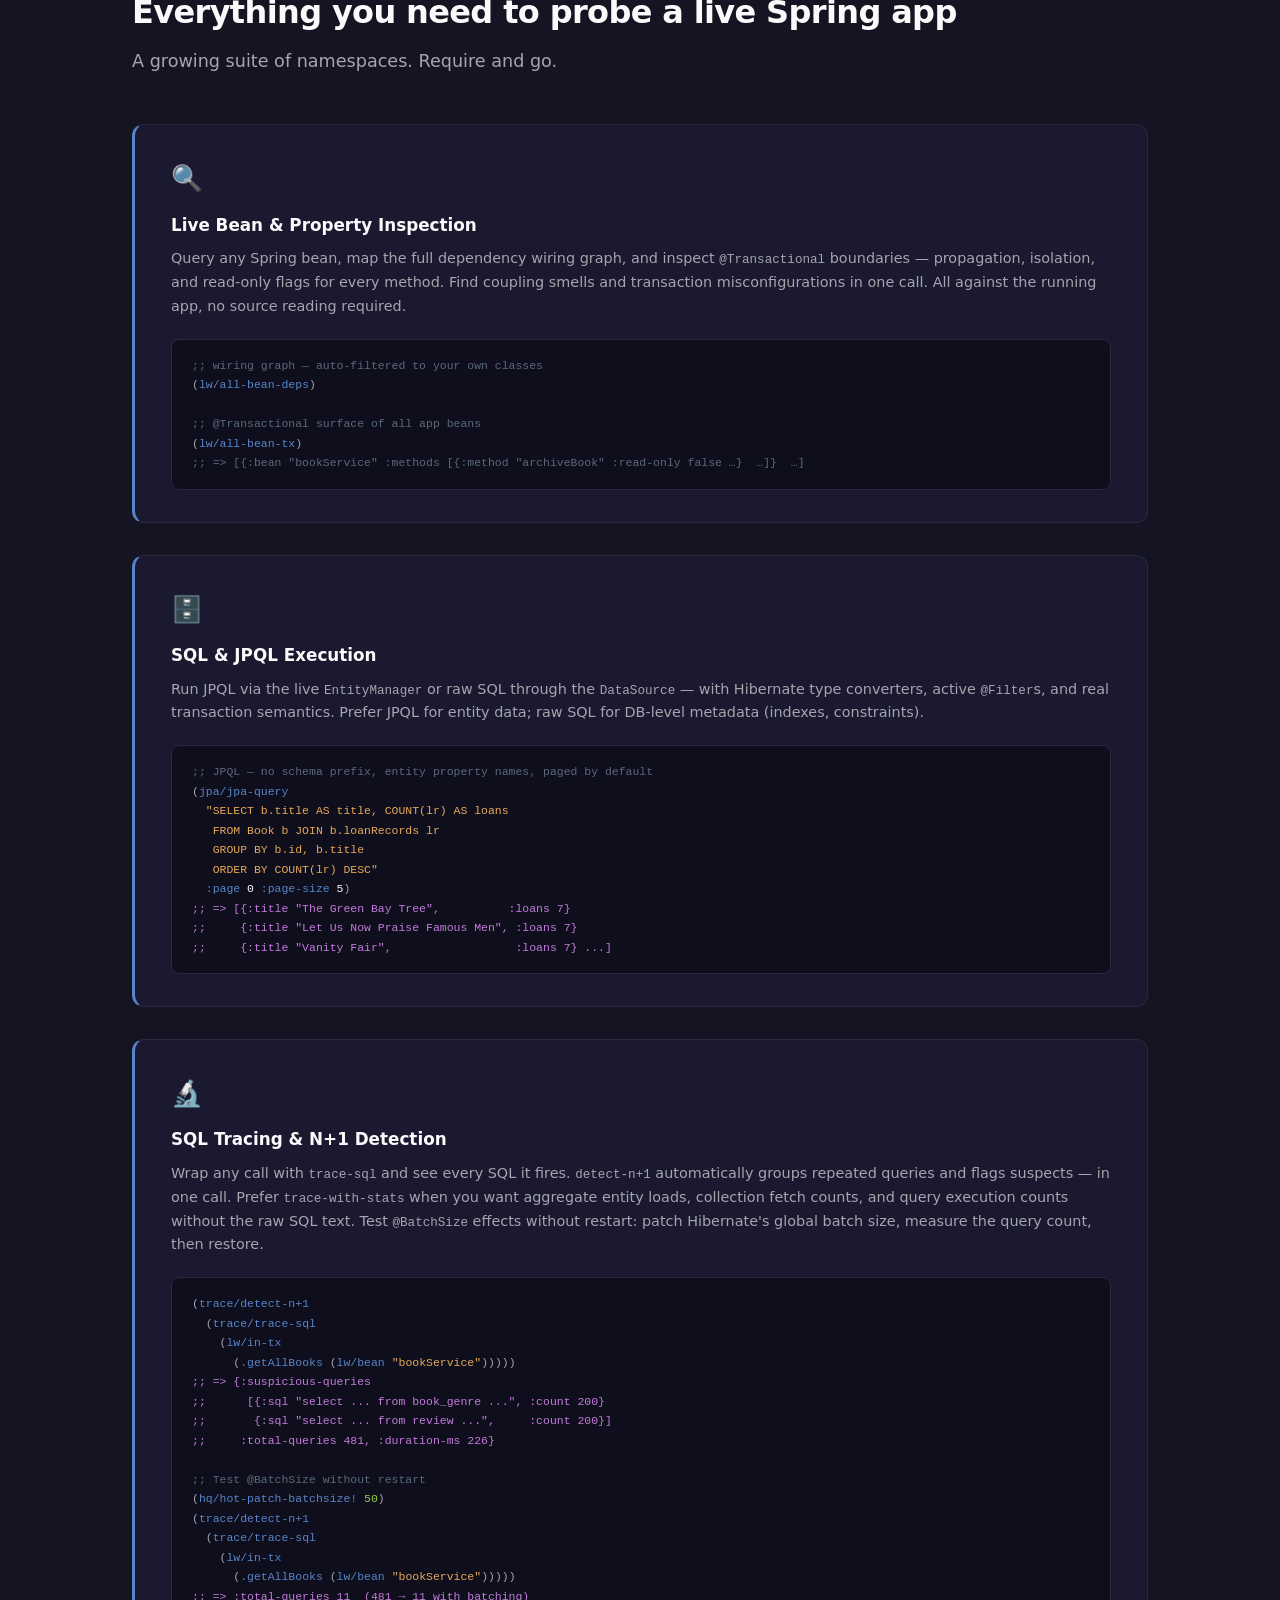
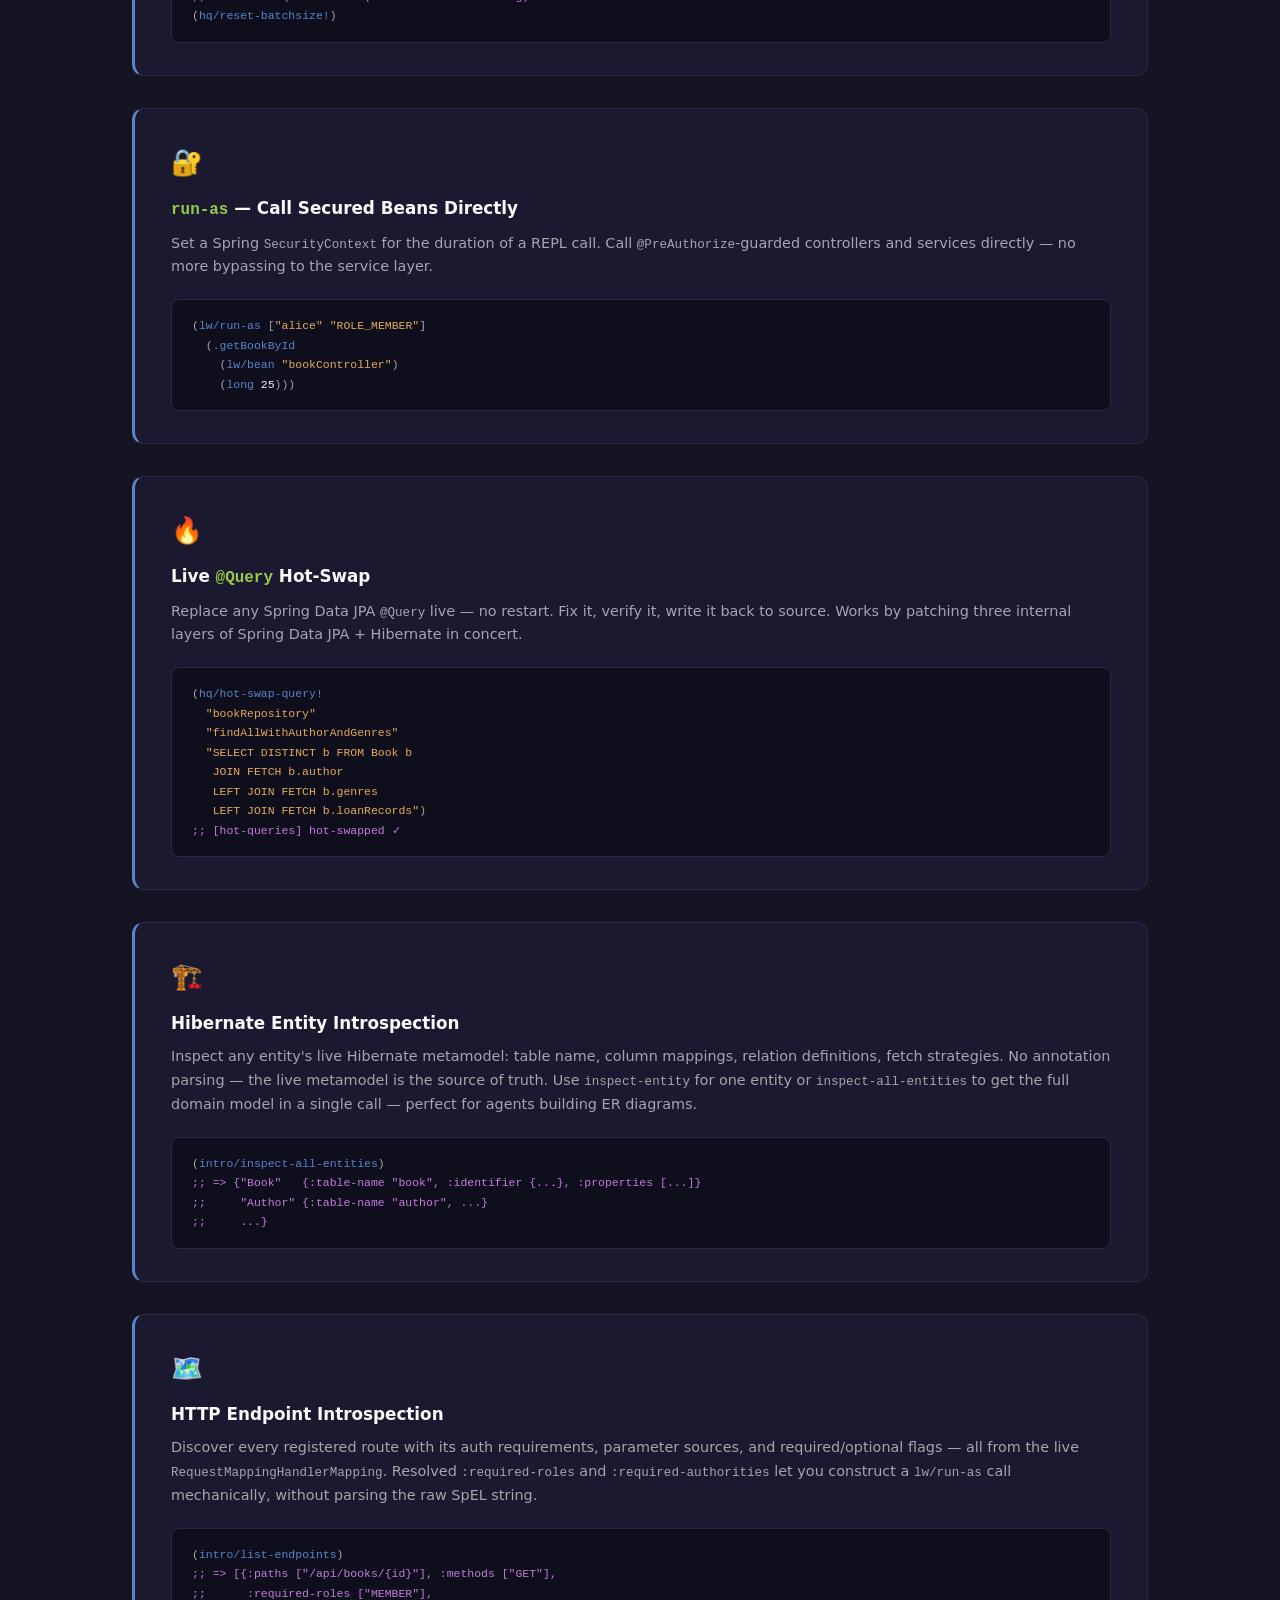
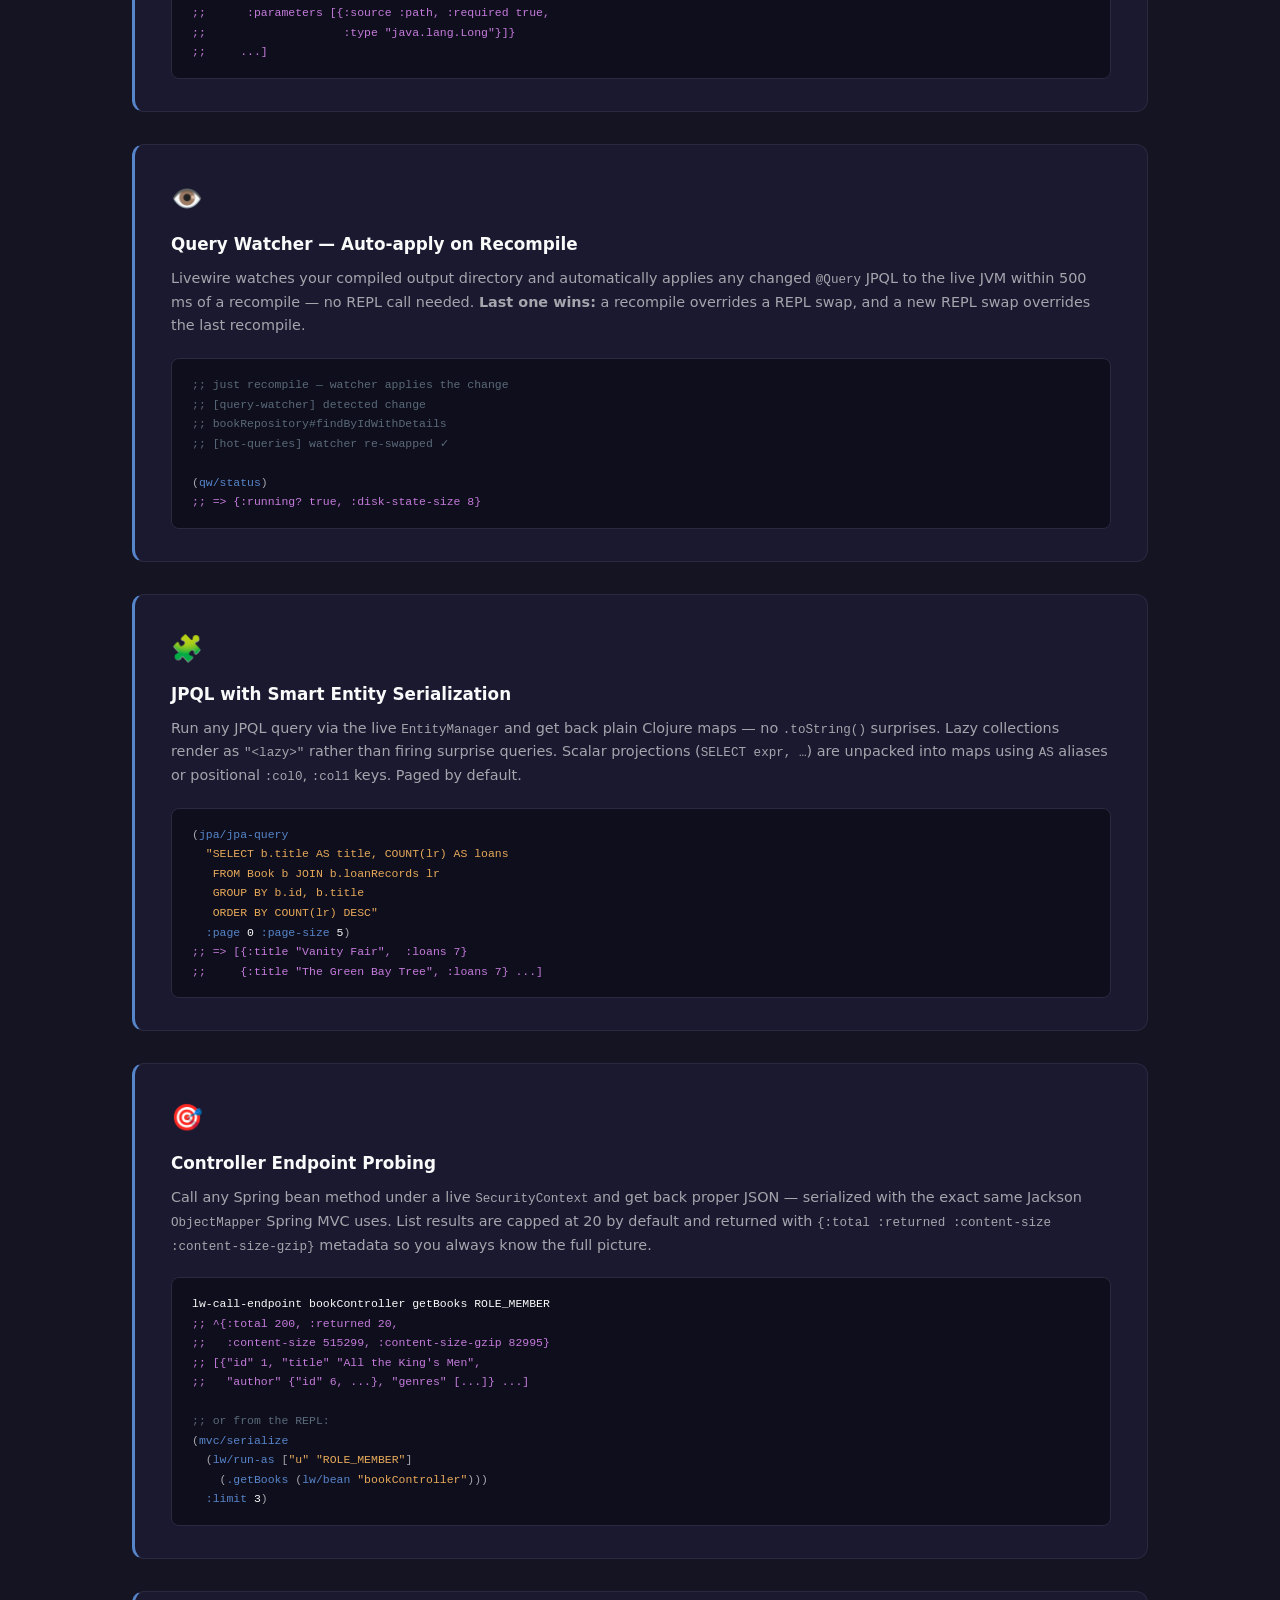
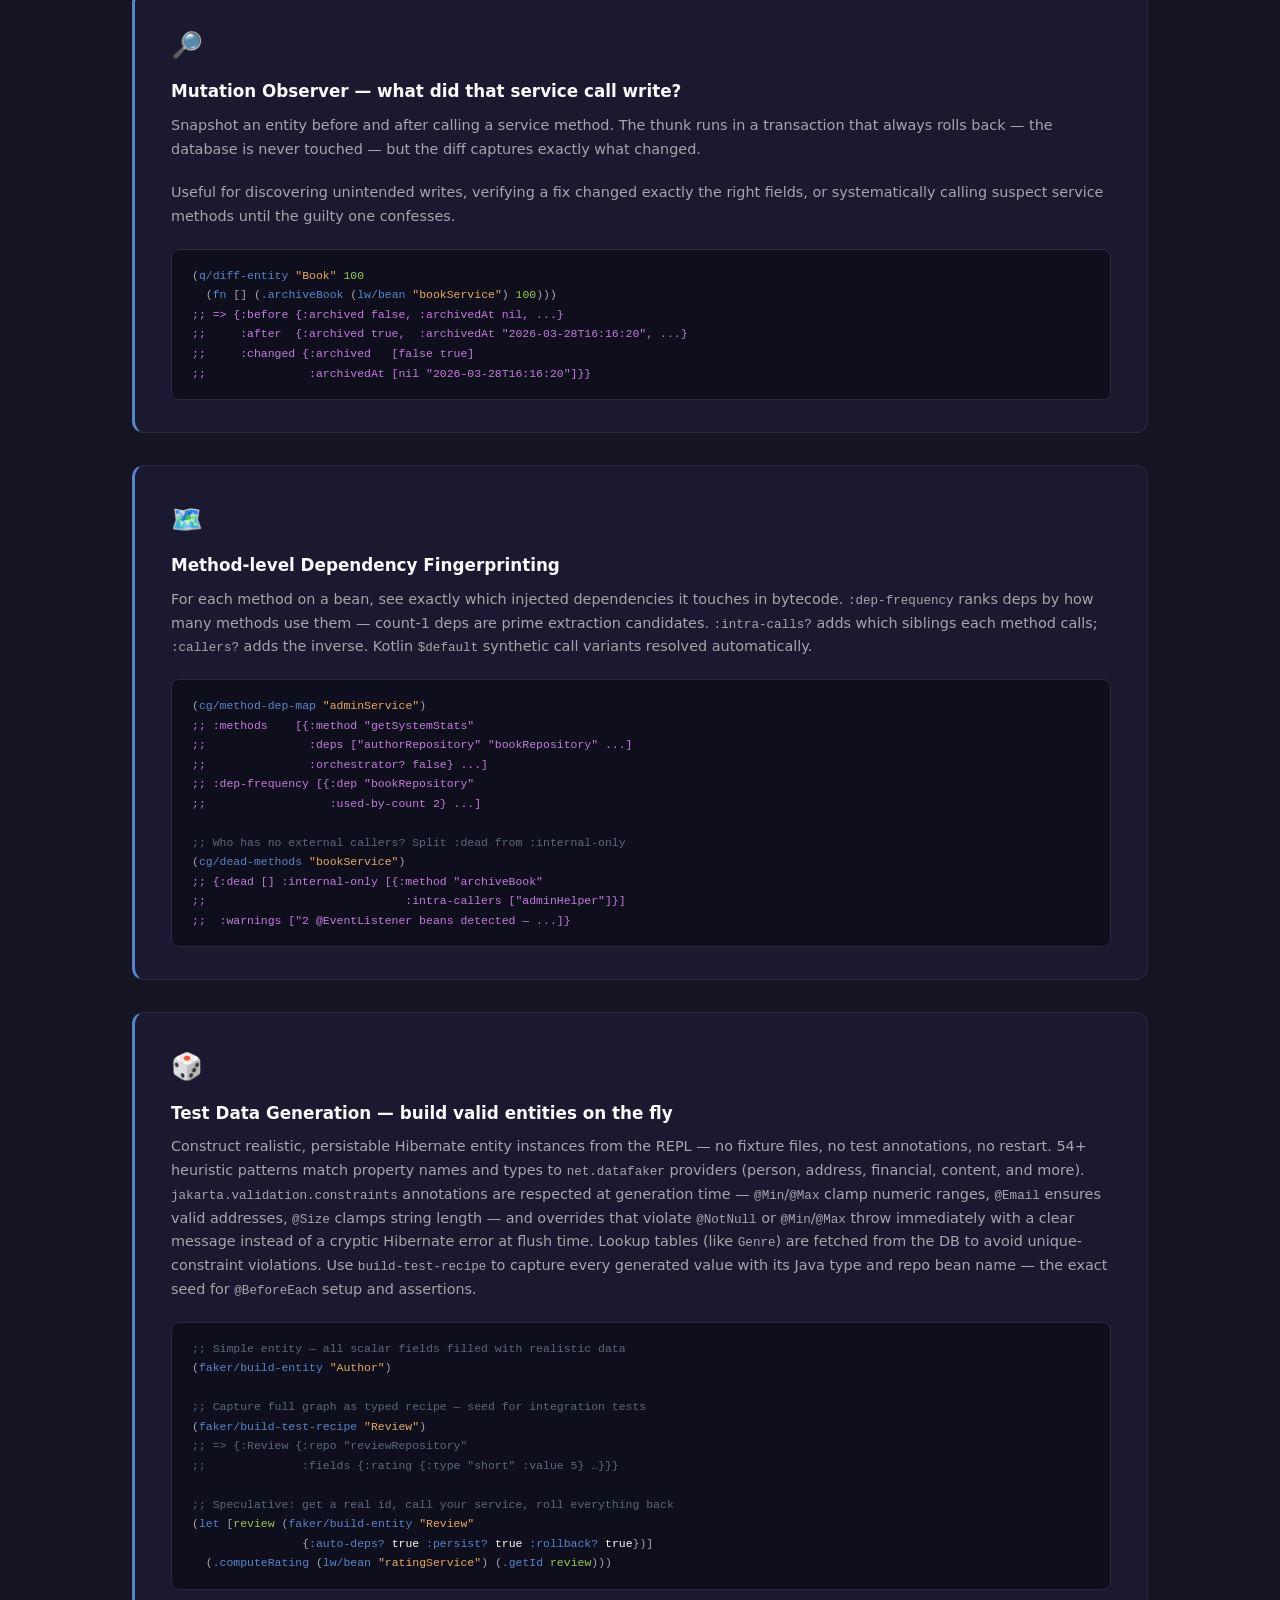
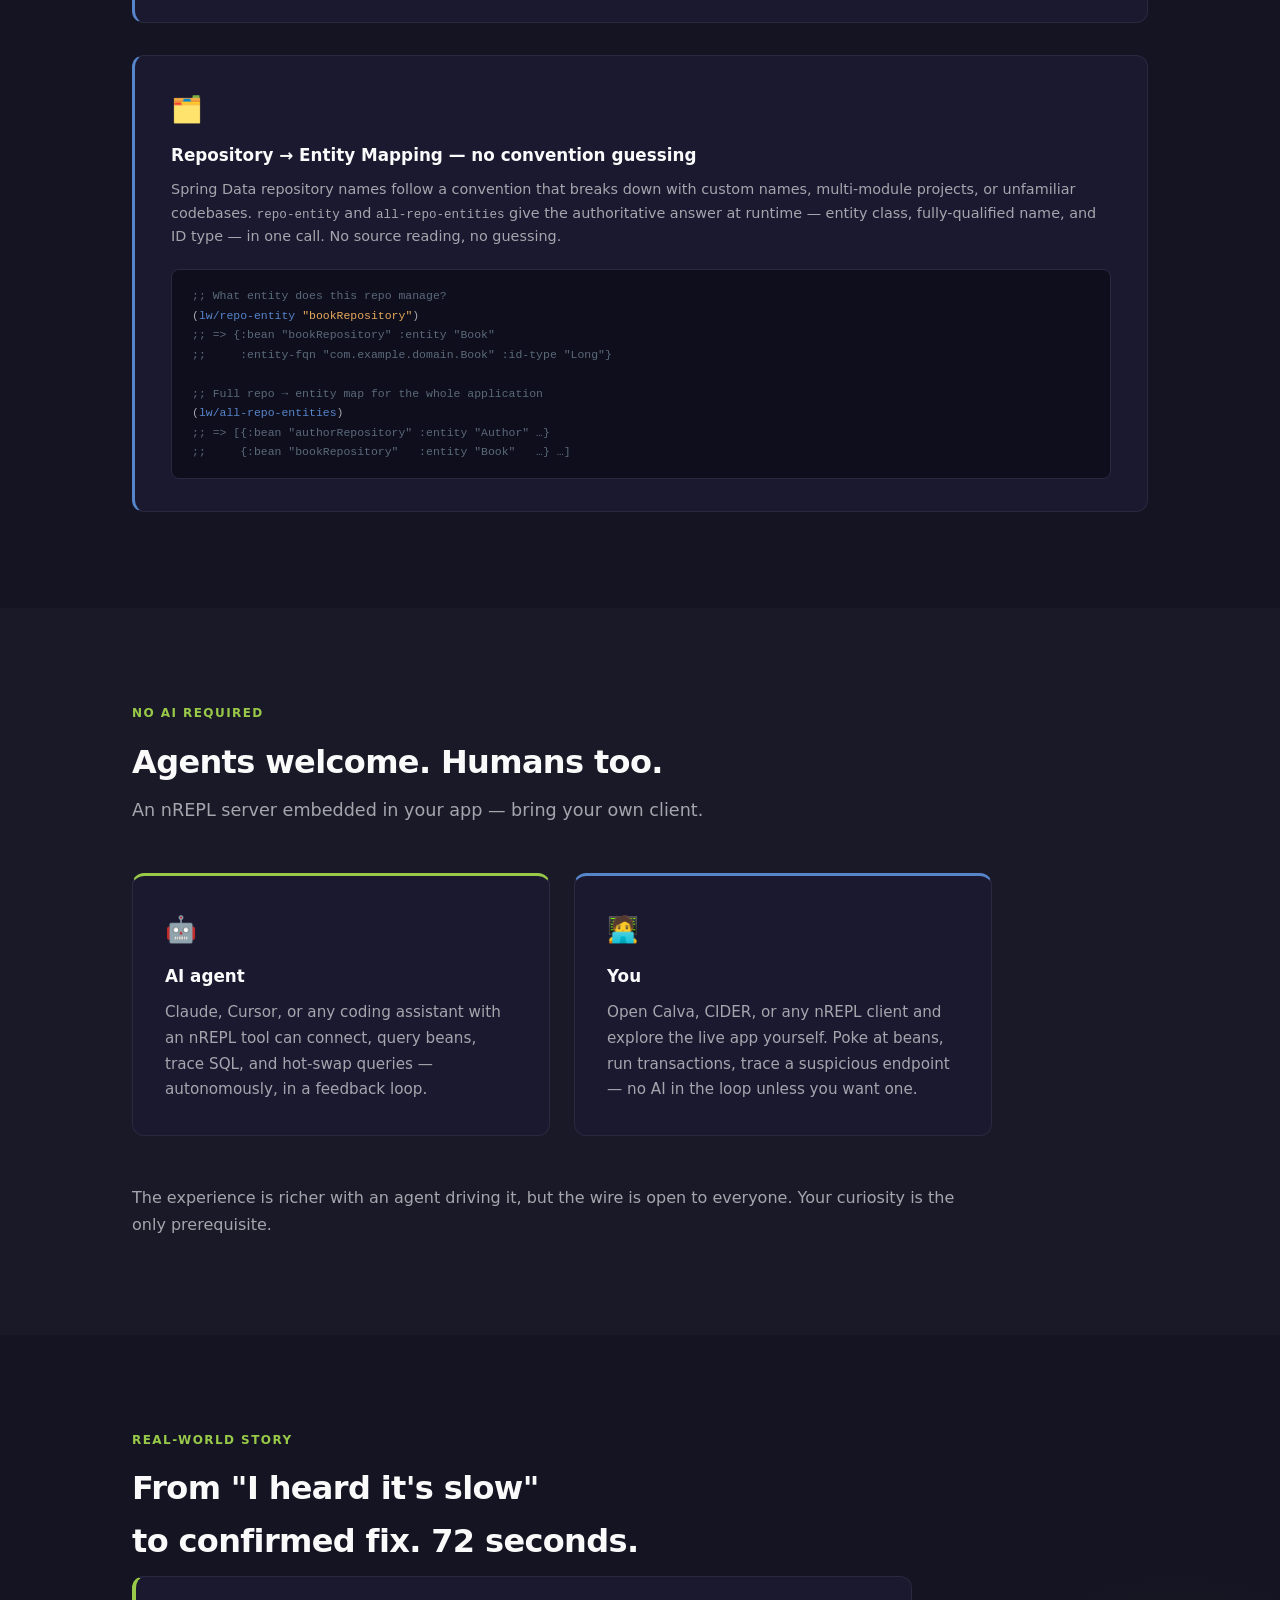
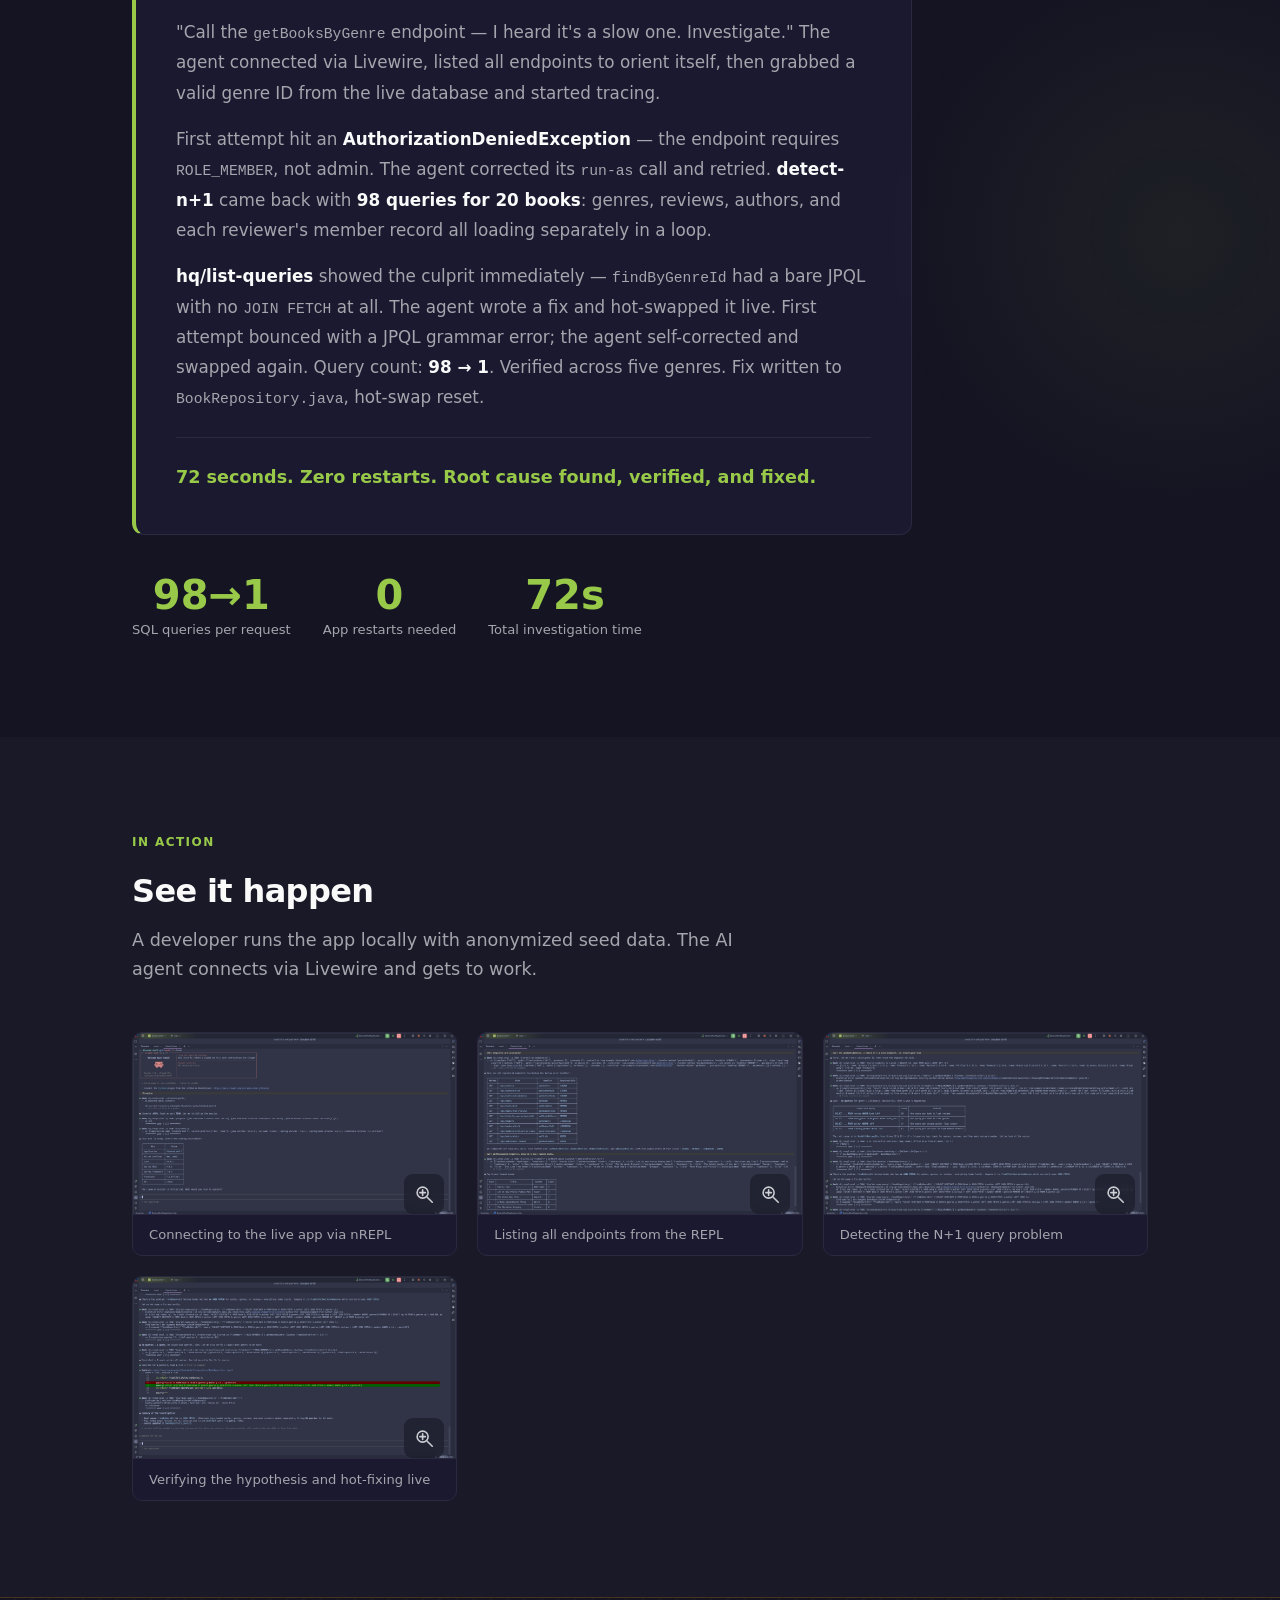
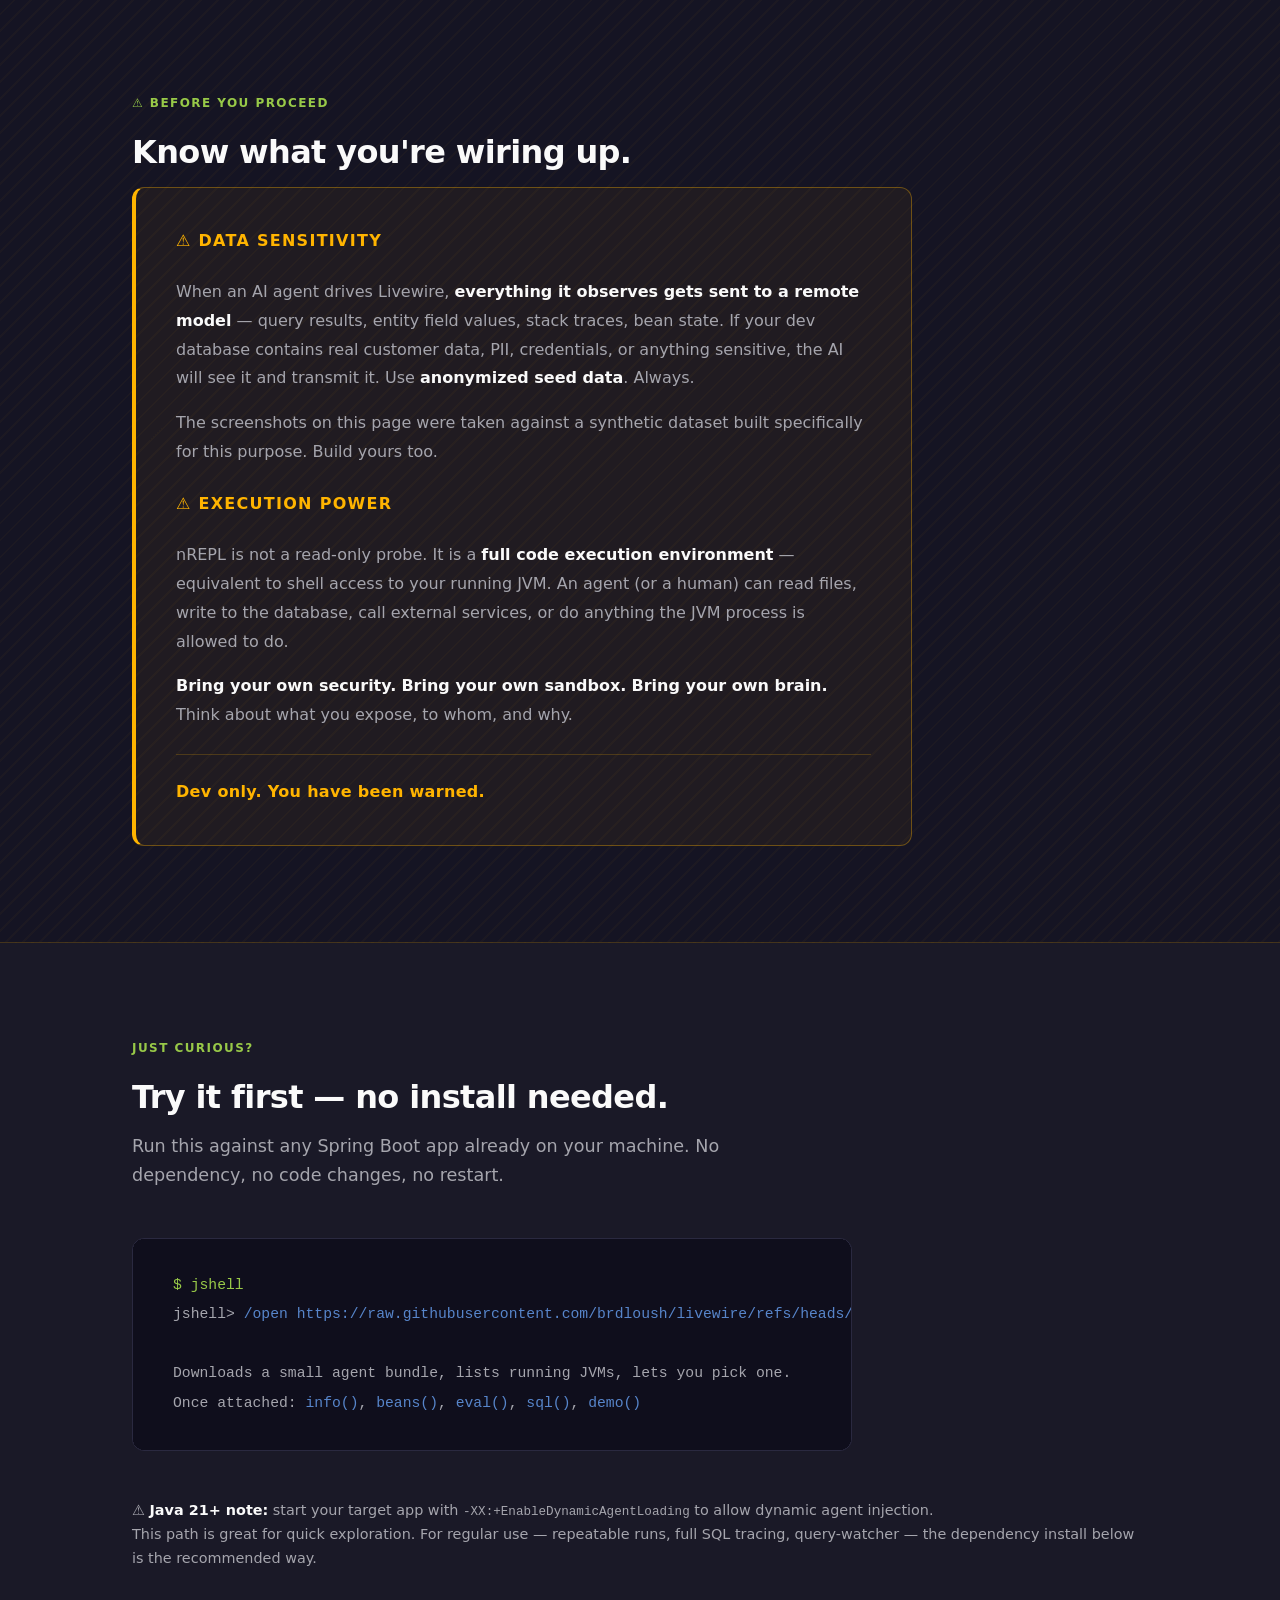
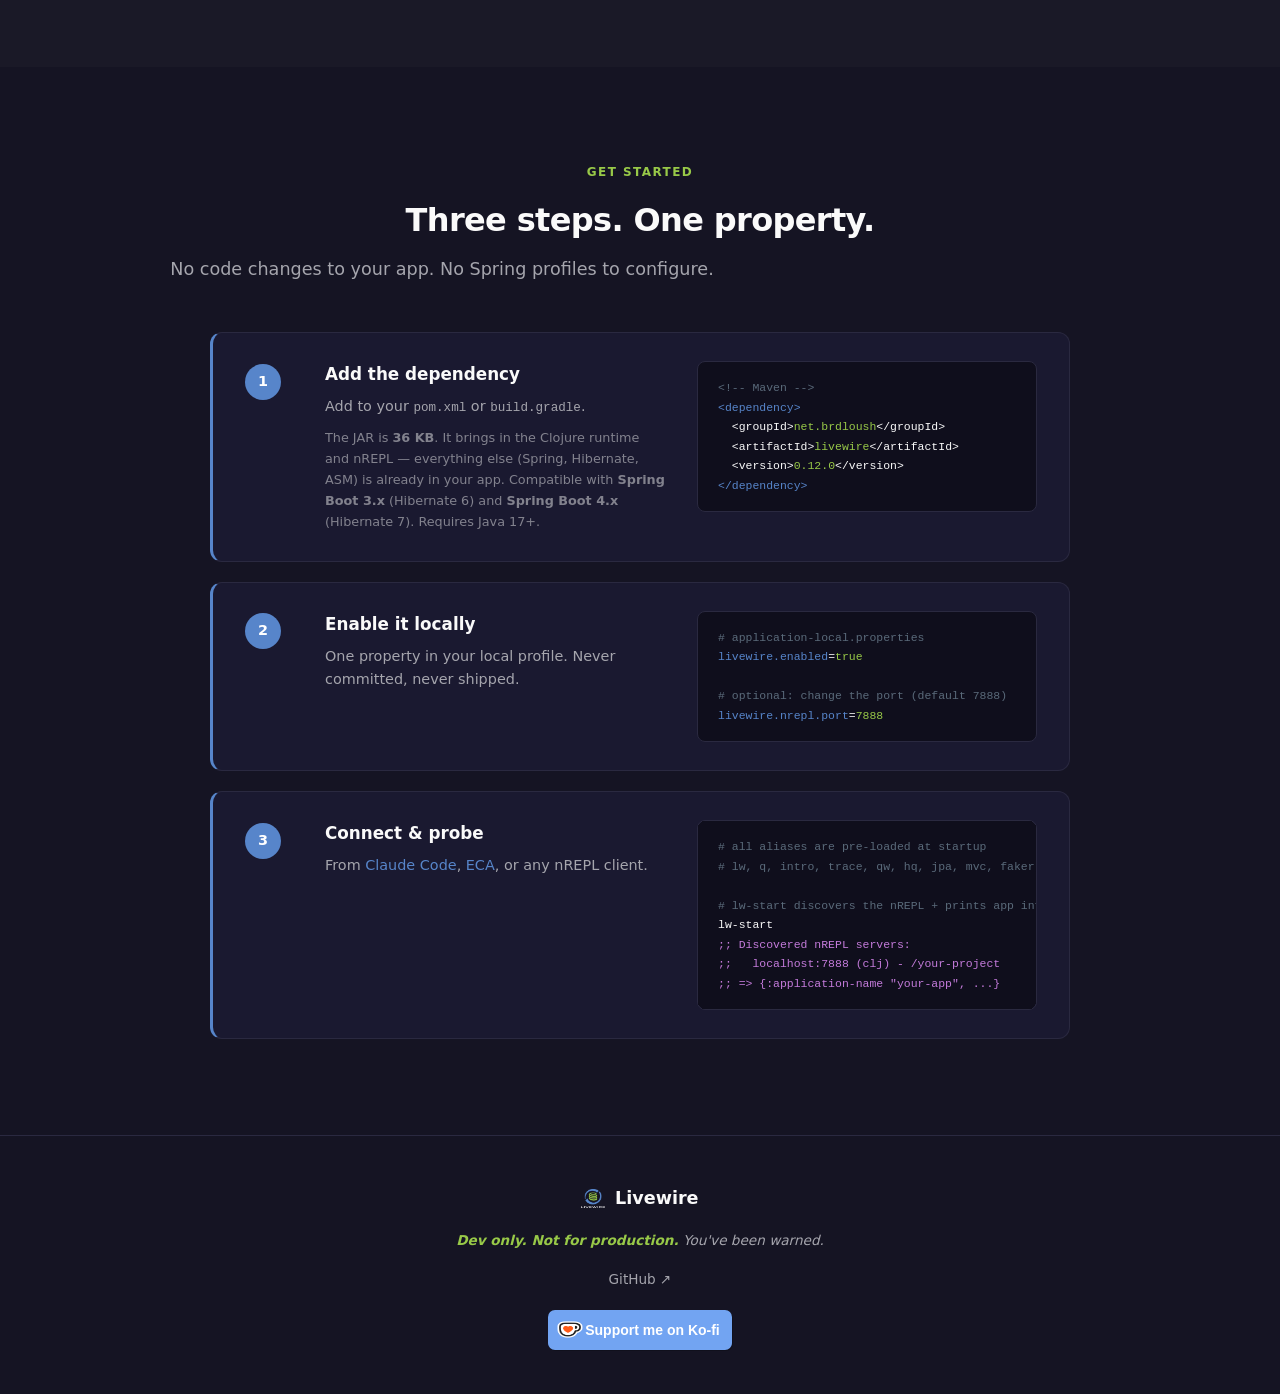
==== commit bc272485: "rename: in-readonly-tx → in-tx, with-rollback-tx → in-rollback-tx The old names made promises that c" ====
--- a/web/index.html
+++ b/web/index.html
@@ -213,7 +213,7 @@
         <p>Wrap any call with <code>trace-sql</code> and see every SQL it fires. <code>detect-n+1</code> automatically groups repeated queries and flags suspects — in one call. Prefer <code>trace-with-stats</code> when you want aggregate entity loads, collection fetch counts, and query execution counts without the raw SQL text. Test <code>@BatchSize</code> effects without restart: patch Hibernate's global batch size, measure the query count, then restore.</p>
         <div class="code-block"><pre><span class="p">(</span><span class="kw">trace/detect-n+1</span>
   <span class="p">(</span><span class="kw">trace/trace-sql</span>
-    <span class="p">(</span><span class="kw">lw/in-readonly-tx</span>
+    <span class="p">(</span><span class="kw">lw/in-tx</span>
       <span class="p">(</span><span class="kw">.getAllBooks</span> <span class="p">(</span><span class="kw">lw/bean</span> <span class="s">"bookService"</span><span class="p">)))))</span>
 <span class="r">;; => {:suspicious-queries
 ;;      [{:sql "select ... from book_genre ...", :count 200}
@@ -224,7 +224,7 @@
 <span class="p">(</span><span class="kw">hq/hot-patch-batchsize!</span> <span class="n">50</span><span class="p">)</span>
 <span class="p">(</span><span class="kw">trace/detect-n+1</span>
   <span class="p">(</span><span class="kw">trace/trace-sql</span>
-    <span class="p">(</span><span class="kw">lw/in-readonly-tx</span>
+    <span class="p">(</span><span class="kw">lw/in-tx</span>
       <span class="p">(</span><span class="kw">.getAllBooks</span> <span class="p">(</span><span class="kw">lw/bean</span> <span class="s">"bookService"</span><span class="p">)))))</span>
 <span class="r">;; => :total-queries 11  (481 → 11 with batching)</span>
 <span class="p">(</span><span class="kw">hq/reset-batchsize!</span><span class="p">)</span></pre></div>
